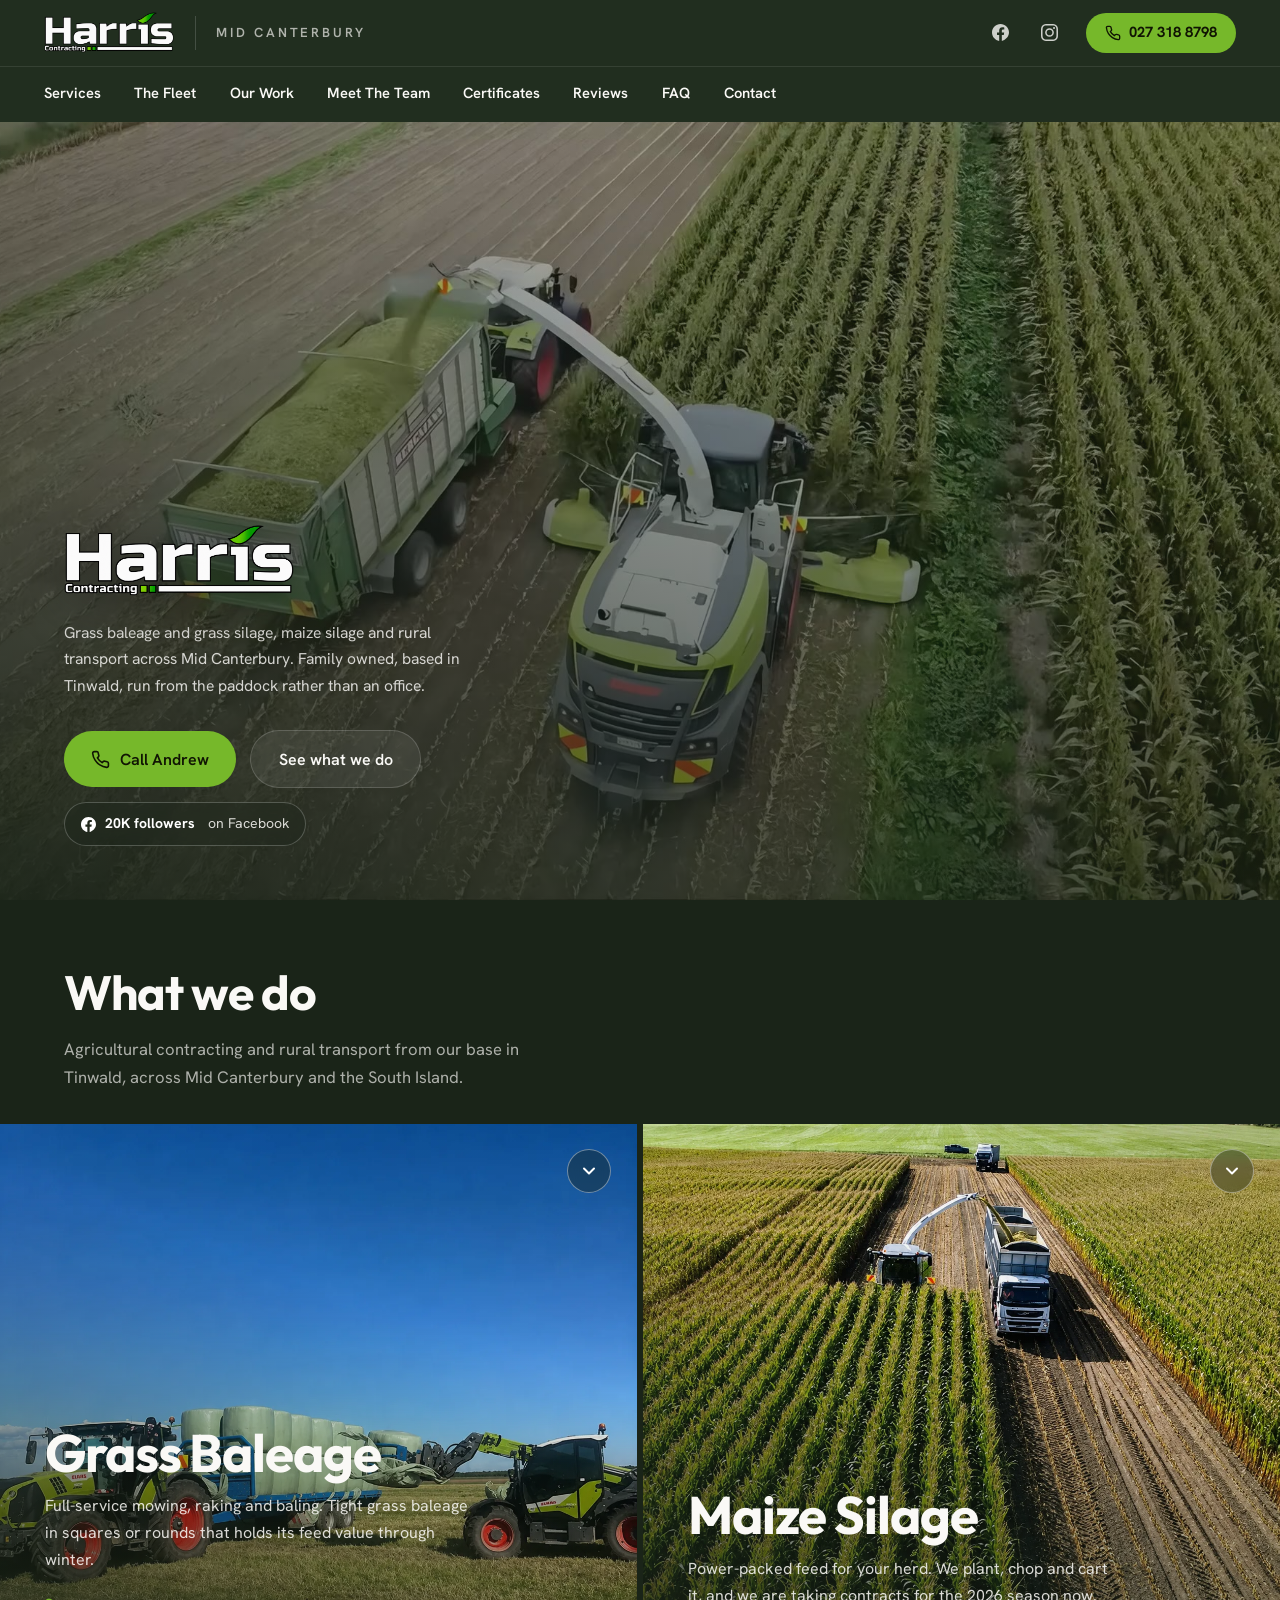
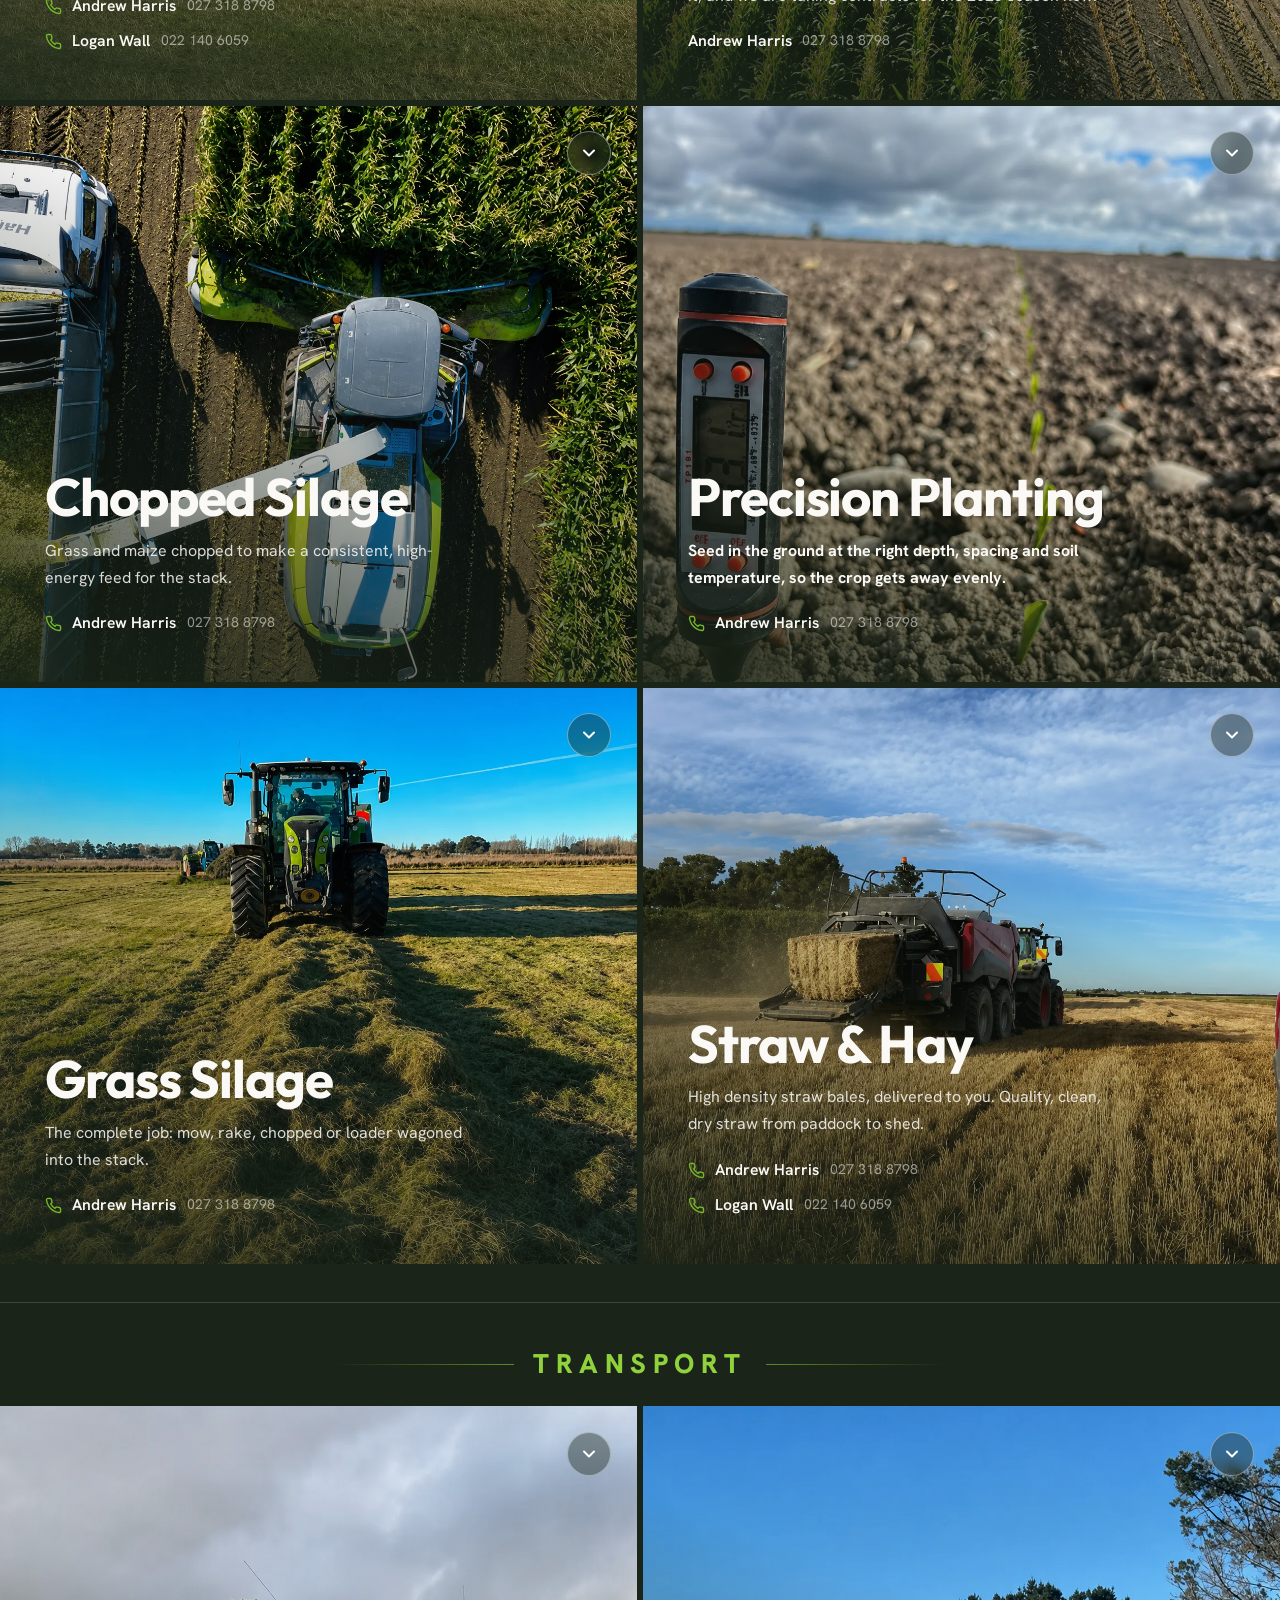
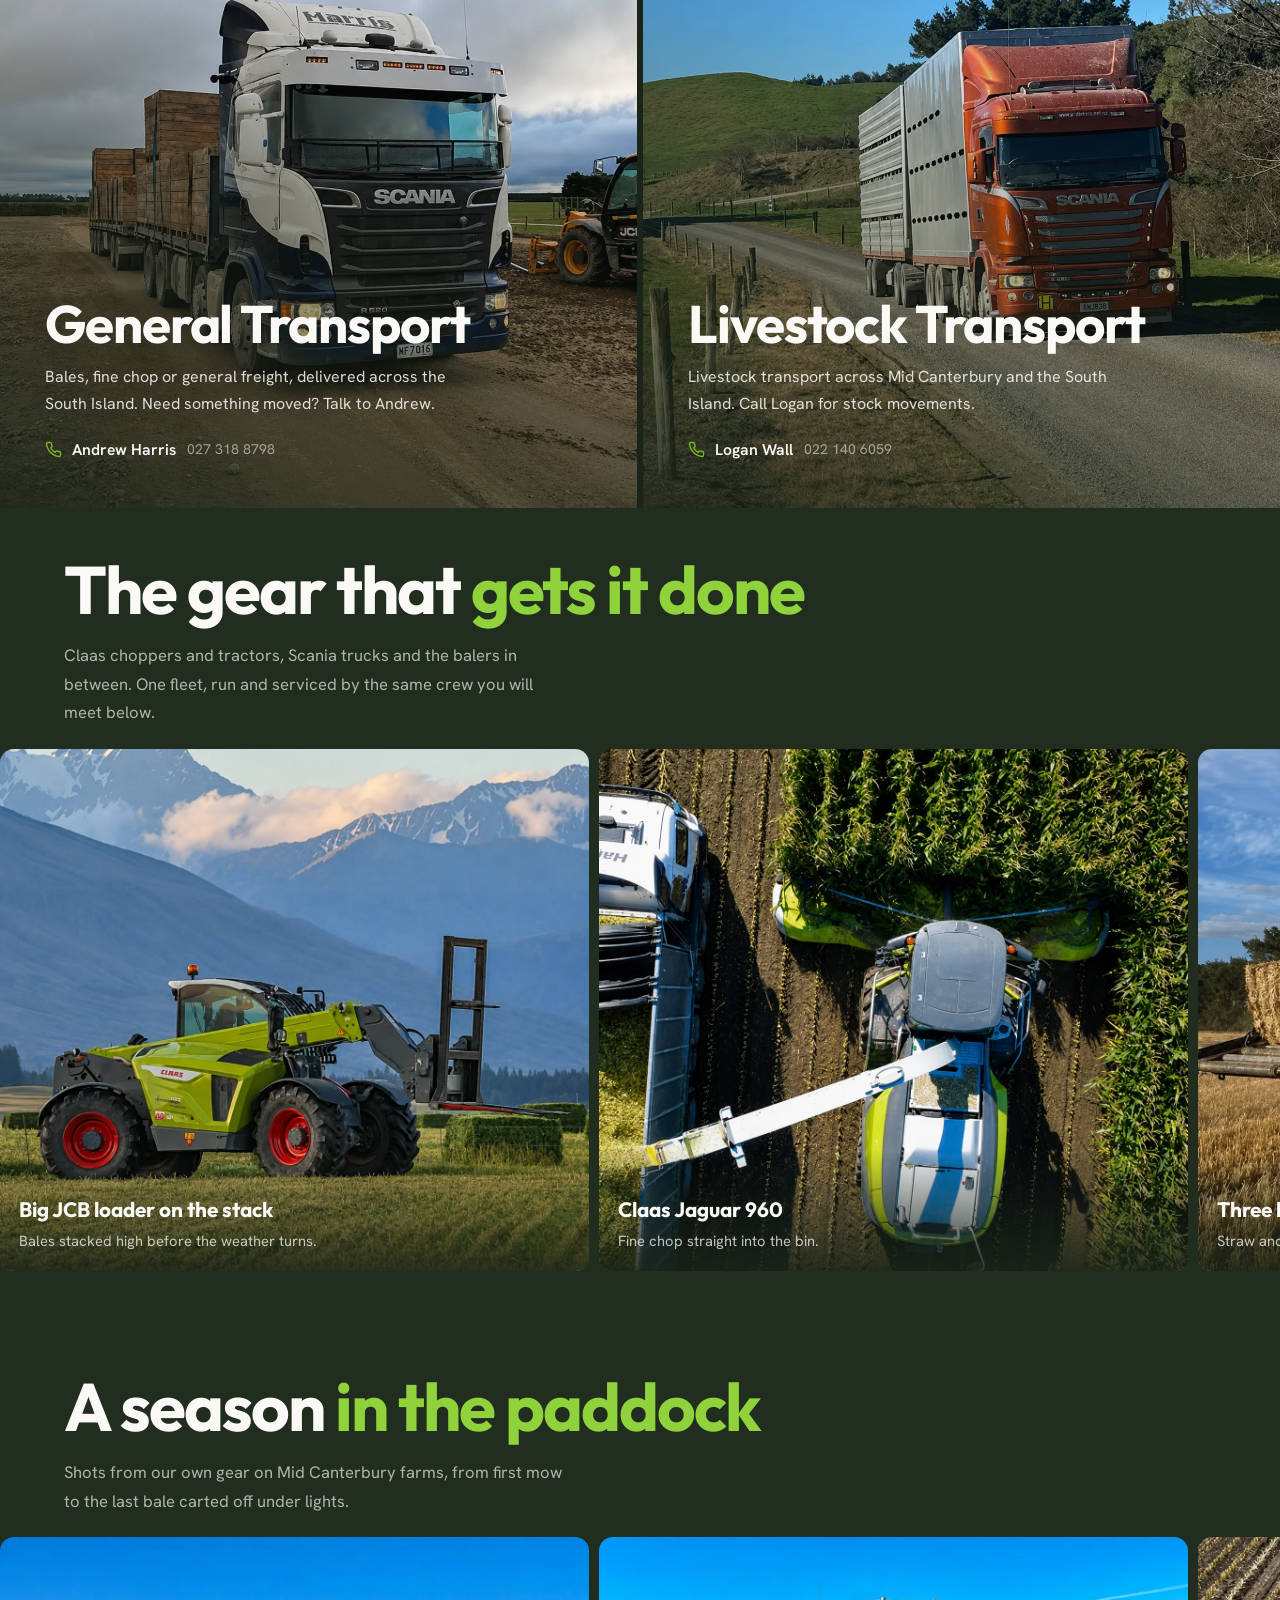
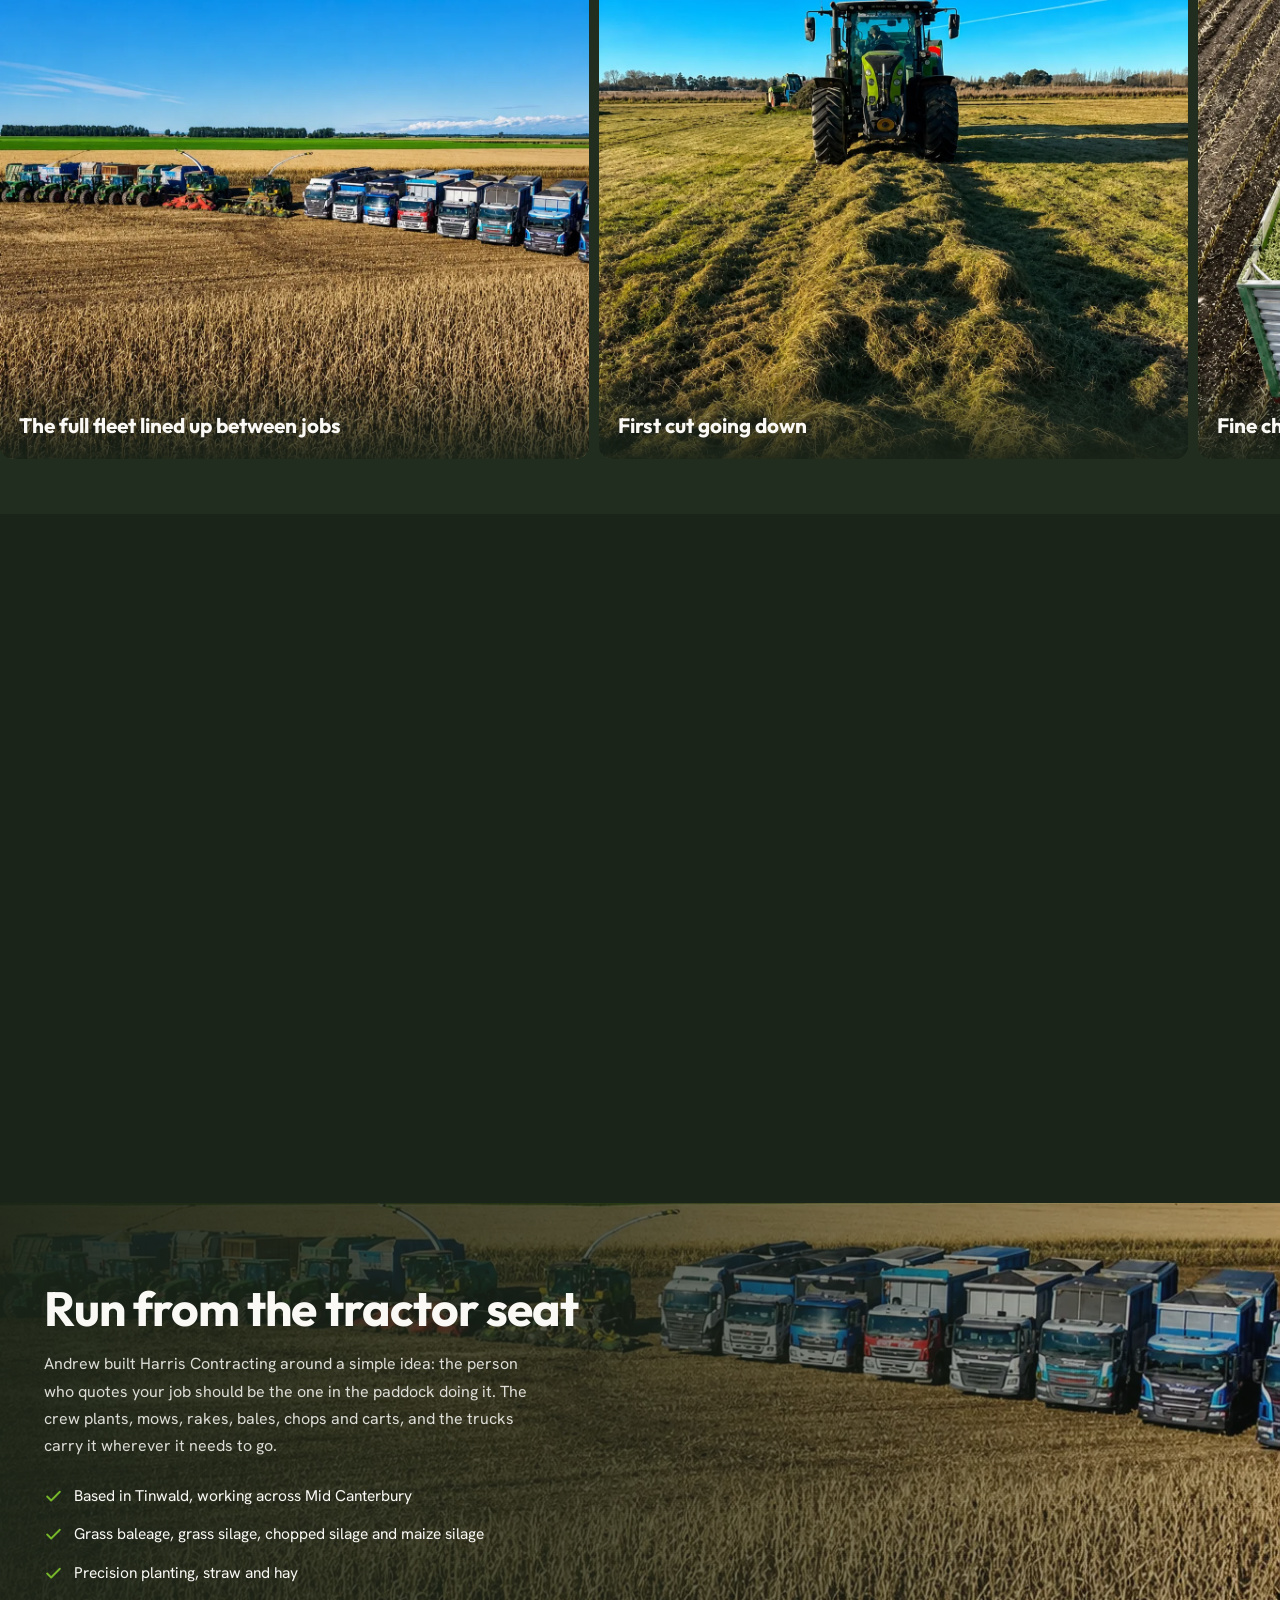
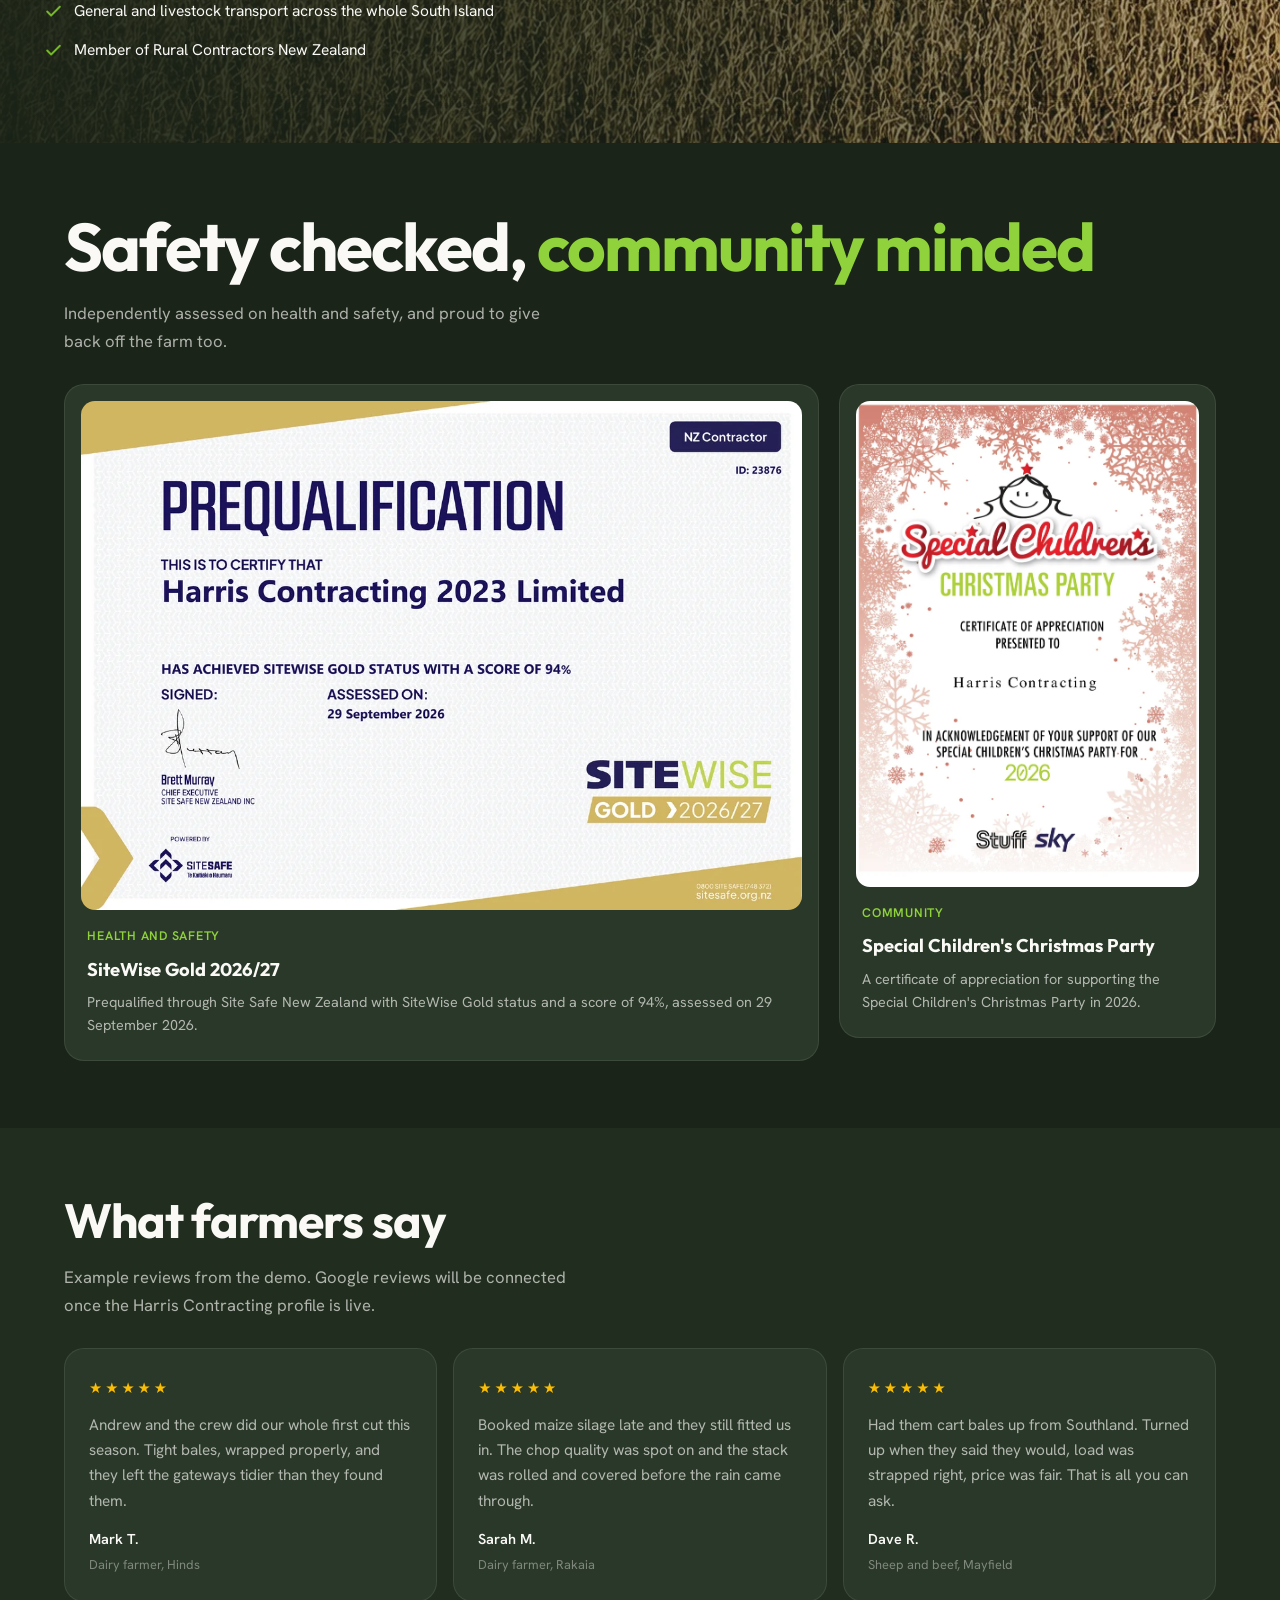
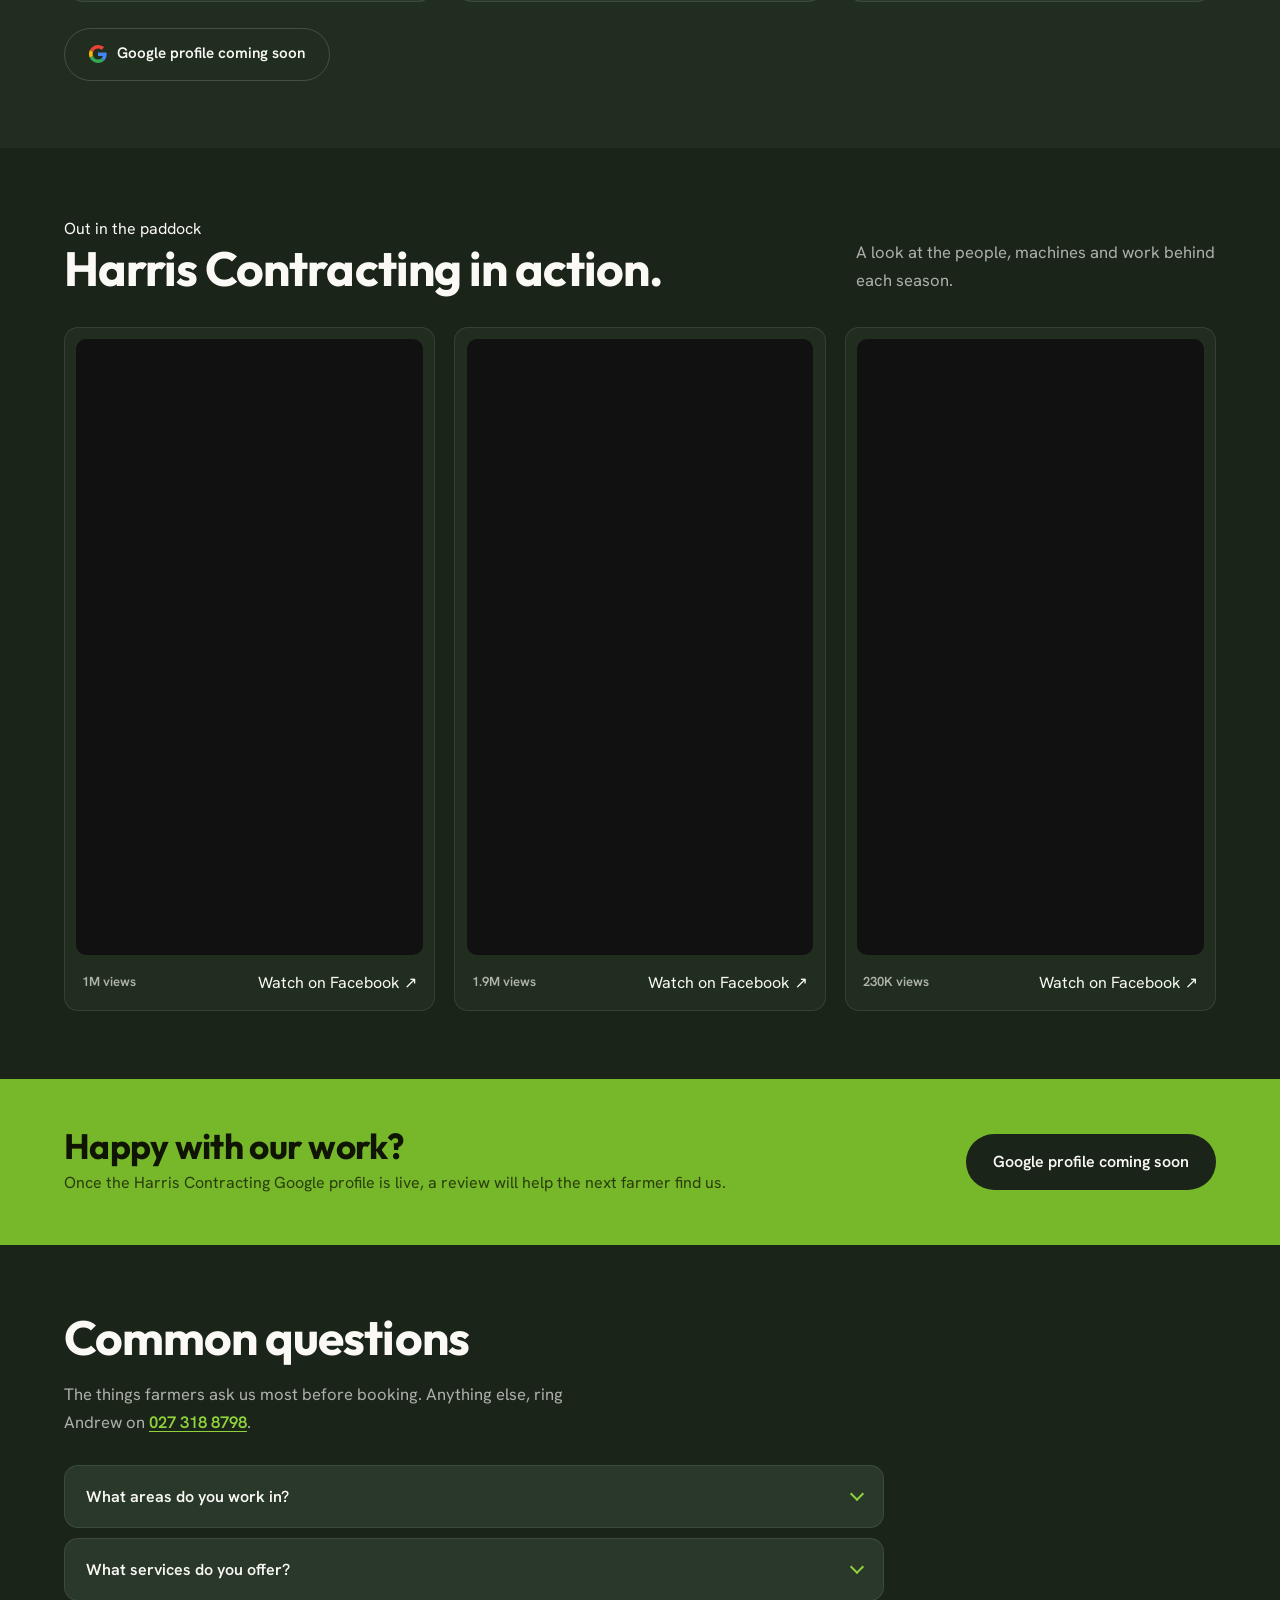
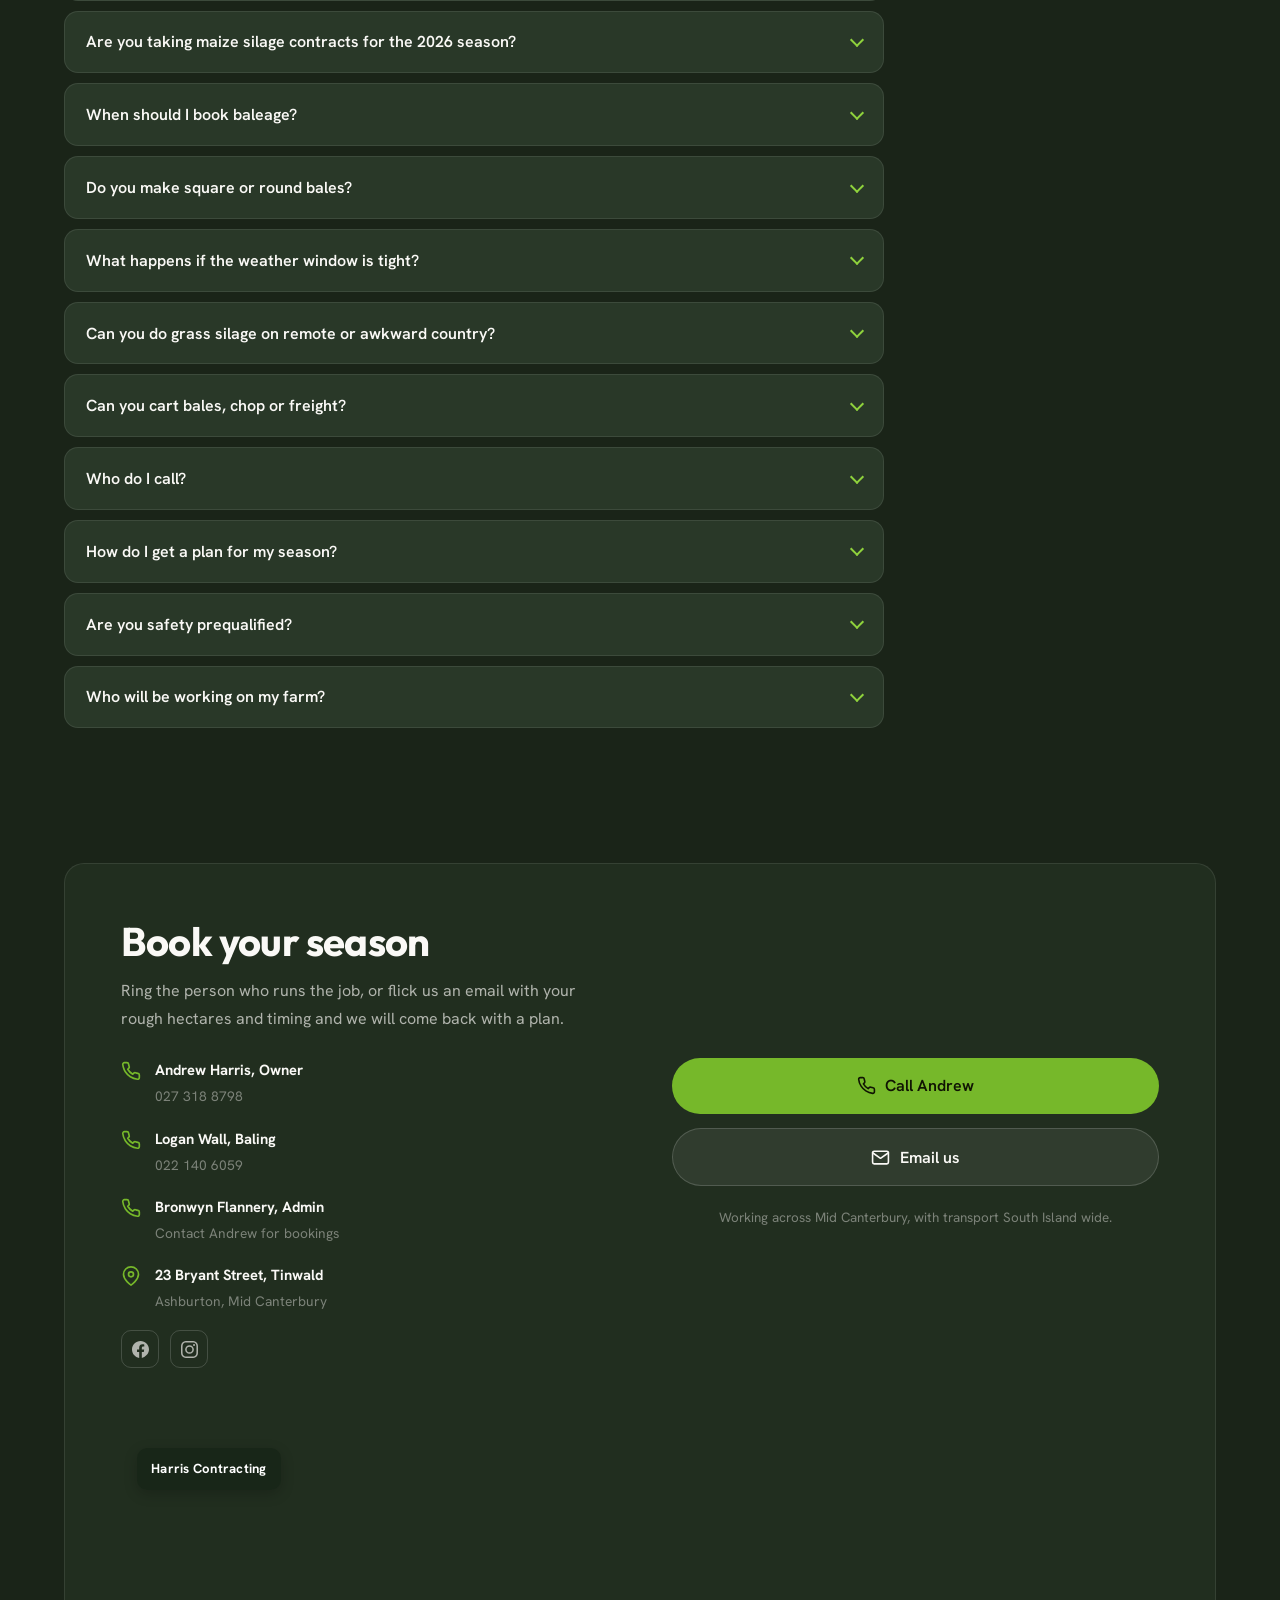
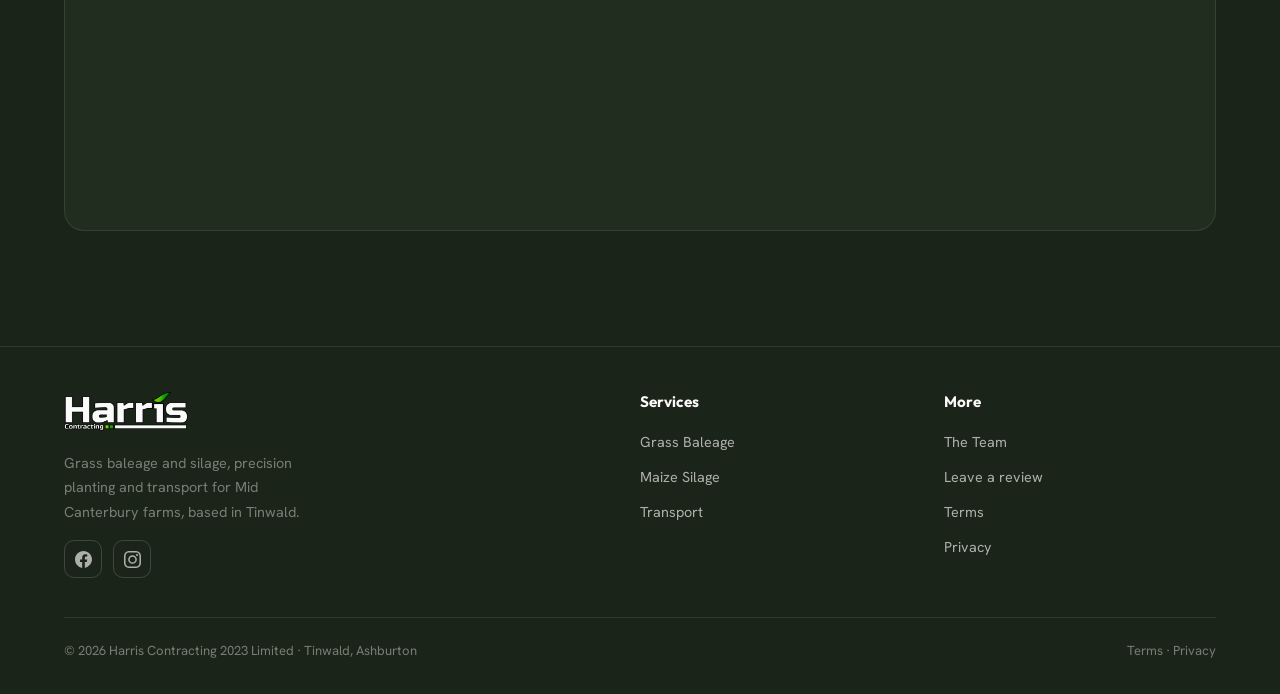
==== index.html @ c47600a2 "FAQ fixes: headings clear the fixed header, visible links, focus ring Anchor links now stop below th" ====
<!DOCTYPE html>
<html lang="en-NZ">
<head>
<meta charset="UTF-8">
<meta name="viewport" content="width=device-width, initial-scale=1">
<title>Harris Contracting | Agricultural Contractors, Mid Canterbury</title>
<meta name="description" content="Grass baleage, grass and maize silage, precision planting and rural transport across Mid Canterbury and the South Island. Family owned, based in Tinwald.">
<meta name="theme-color" content="#1a2418">
<link rel="icon" type="image/svg+xml" href="img/favicon.svg"><link rel="icon" type="image/png" sizes="64x64" href="img/favicon.png">
<meta property="og:title" content="Harris Contracting | Agricultural Contractors, Mid Canterbury">
<meta property="og:description" content="Grass baleage and silage, precision planting and rural transport across Mid Canterbury and the South Island. Family owned, based in Tinwald.">
<meta property="og:image" content="img/hero-poster.jpg">
<link rel="preconnect" href="https://fonts.googleapis.com">
<link rel="preconnect" href="https://fonts.gstatic.com" crossorigin>
<link href="https://fonts.googleapis.com/css2?family=Outfit:wght@500;600;700;800&family=Hanken+Grotesk:wght@400;500;600;700&display=swap" rel="stylesheet">
<link rel="preload" as="image" href="img/hero-poster.jpg">
<link rel="stylesheet" href="styles.css">
<script type="application/ld+json">{"@context": "https://schema.org", "@type": "FAQPage", "mainEntity": [{"@type": "Question", "name": "What areas do you work in?", "acceptedAnswer": {"@type": "Answer", "text": "We are based at 23 Bryant Street, Tinwald, Ashburton, and do our contracting work across Mid Canterbury. Our general and livestock transport runs South Island wide."}}, {"@type": "Question", "name": "What services do you offer?", "acceptedAnswer": {"@type": "Answer", "text": "Grass baleage, grass silage, chopped silage and maize silage, precision planting, straw and hay, plus general transport and livestock transport."}}, {"@type": "Question", "name": "Are you taking maize silage contracts for the 2026 season?", "acceptedAnswer": {"@type": "Answer", "text": "Yes. We are contracting now for the 2026 season. Ring Andrew on 027 318 8798 to lock your paddocks in. Planting and the maize contract can be booked together, so one call does both."}}, {"@type": "Question", "name": "When should I book baleage?", "acceptedAnswer": {"@type": "Answer", "text": "Book early for the first cut, or ring mid-season to top up the stack before winter. We bale when the moisture is right, not when the calendar says so."}}, {"@type": "Question", "name": "Do you make square or round bales?", "acceptedAnswer": {"@type": "Answer", "text": "Both. We make tight grass baleage in squares or rounds that holds its feed value through winter. For straw and hay we run three high density big square balers."}}, {"@type": "Question", "name": "What happens if the weather window is tight?", "acceptedAnswer": {"@type": "Answer", "text": "When the weather window is tight we bale under lights rather than lose the crop."}}, {"@type": "Question", "name": "Can you do grass silage on remote or awkward country?", "acceptedAnswer": {"@type": "Answer", "text": "Yes. For grass silage, remote and awkward country is fine. Talk to us about the block before you rule it out."}}, {"@type": "Question", "name": "Can you cart bales, chop or freight?", "acceptedAnswer": {"@type": "Answer", "text": "Yes. We cart bales, fine chop off the chopper and general freight, South Island wide. One truck load or a full season of cartage, ring Andrew with the job and the dates."}}, {"@type": "Question", "name": "Who do I call?", "acceptedAnswer": {"@type": "Answer", "text": "Ring Andrew on 027 318 8798 for bookings, silage, planting and general transport. Ring Logan on 022 140 6059 for baling and livestock transport. Bronwyn looks after the admin side, so contact Andrew for bookings."}}, {"@type": "Question", "name": "How do I get a plan for my season?", "acceptedAnswer": {"@type": "Answer", "text": "Ring the person who runs the job, or email us with your rough hectares and timing, and we will come back with a plan."}}, {"@type": "Question", "name": "Are you safety prequalified?", "acceptedAnswer": {"@type": "Answer", "text": "Yes. We are prequalified through Site Safe New Zealand with SiteWise Gold status for 2026/27, with a score of 94%, assessed on 29 September 2026. We are also a member of Rural Contractors New Zealand."}}, {"@type": "Question", "name": "Who will be working on my farm?", "acceptedAnswer": {"@type": "Answer", "text": "A small, hands-on team. You will see the same people on your place from the first paddock to the last load, and Andrew stays close to every job from the first quote through to the finished stack."}}]}</script>
</head>
<body>

<header class="nav" id="nav">
  <div class="nav-top">
    <div class="nav-brand">
      <a class="nav-logo" href="#top" aria-label="Harris Contracting home">
        <img src="img/logo-white.png" alt="Harris Contracting">
      </a>
      <span class="nav-divider" aria-hidden="true"></span>
      <span class="nav-region">Mid Canterbury</span>
    </div>
    <div class="nav-utils">
      <a class="nav-util" href="https://www.facebook.com/p/Harris-Contracting-61550772099965/" target="_blank" rel="noopener" aria-label="Harris Contracting on Facebook">
        <svg viewBox="0 0 24 24"><path d="M24 12.07C24 5.41 18.63 0 12 0S0 5.4 0 12.07C0 18.1 4.39 23.1 10.13 24v-8.44H7.08v-3.49h3.04V9.41c0-3.02 1.8-4.7 4.54-4.7 1.31 0 2.68.24 2.68.24v2.97h-1.5c-1.5 0-1.96.93-1.96 1.89v2.26h3.32l-.53 3.49h-2.8V24C18.34 23.1 24 18.1 24 12.07z"/></svg>
      </a>
      <a class="nav-util" href="https://www.instagram.com/harriscontracting/" target="_blank" rel="noopener" aria-label="Harris Contracting on Instagram">
        <svg viewBox="0 0 24 24"><path d="M12 2.16c3.2 0 3.58.01 4.85.07 1.17.05 1.8.25 2.23.41.56.22.96.48 1.38.9.42.42.68.82.9 1.38.16.42.36 1.06.41 2.23.06 1.27.07 1.65.07 4.85s-.01 3.58-.07 4.85c-.05 1.17-.25 1.8-.41 2.23-.22.56-.48.96-.9 1.38-.42.42-.82.68-1.38.9-.42.16-1.06.36-2.23.41-1.27.06-1.65.07-4.85.07s-3.58-.01-4.85-.07c-1.17-.05-1.8-.25-2.23-.41a3.72 3.72 0 0 1-1.38-.9 3.72 3.72 0 0 1-.9-1.38c-.16-.42-.36-1.06-.41-2.23-.06-1.27-.07-1.65-.07-4.85s.01-3.58.07-4.85c.05-1.17.25-1.8.41-2.23.22-.56.48-.96.9-1.38.42-.42.82-.68 1.38-.9.42-.16 1.06-.36 2.23-.41 1.27-.06 1.65-.07 4.85-.07M12 0C8.74 0 8.33.01 7.05.07 5.78.13 4.9.33 4.14.63c-.79.3-1.46.72-2.13 1.38A5.9 5.9 0 0 0 .63 4.14C.33 4.9.13 5.78.07 7.05.01 8.33 0 8.74 0 12s.01 3.67.07 4.95c.06 1.27.26 2.15.56 2.91.3.79.72 1.46 1.38 2.13a5.9 5.9 0 0 0 2.13 1.38c.76.3 1.64.5 2.91.56 1.28.06 1.69.07 4.95.07s3.67-.01 4.95-.07c1.27-.06 2.15-.26 2.91-.56a5.9 5.9 0 0 0 2.13-1.38 5.9 5.9 0 0 0 1.38-2.13c.3-.76.5-1.64.56-2.91.06-1.28.07-1.69.07-4.95s-.01-3.67-.07-4.95c-.06-1.27-.26-2.15-.56-2.91a5.9 5.9 0 0 0-1.38-2.13A5.9 5.9 0 0 0 19.86.63c-.76-.3-1.64-.5-2.91-.56C15.67.01 15.26 0 12 0z"/><path d="M12 5.84A6.16 6.16 0 1 0 18.16 12 6.16 6.16 0 0 0 12 5.84zm0 10.15A3.99 3.99 0 1 1 16 12a3.99 3.99 0 0 1-4 3.99z"/><circle cx="18.41" cy="5.59" r="1.44"/></svg>
      </a>
      <a class="nav-call" href="tel:+64273188798">
        <svg viewBox="0 0 24 24"><path d="M22 16.92v3a2 2 0 0 1-2.18 2 19.79 19.79 0 0 1-8.63-3.07 19.5 19.5 0 0 1-6-6 19.79 19.79 0 0 1-3.07-8.67A2 2 0 0 1 4.11 2h3a2 2 0 0 1 2 1.72 12.84 12.84 0 0 0 .7 2.81 2 2 0 0 1-.45 2.11L8.09 9.91a16 16 0 0 0 6 6l1.27-1.27a2 2 0 0 1 2.11-.45 12.84 12.84 0 0 0 2.81.7A2 2 0 0 1 22 16.92z"/></svg>
        <span>027 318 8798</span>
      </a>
      <button class="nav-toggle" id="nav-toggle" aria-label="Open menu" aria-expanded="false">
        <svg viewBox="0 0 24 24"><line x1="3" y1="7" x2="21" y2="7"/><line x1="3" y1="12" x2="21" y2="12"/><line x1="3" y1="17" x2="21" y2="17"/></svg>
      </button>
    </div>
  </div>
  <nav class="nav-menu" aria-label="Main">
    <div class="nav-menu-inner">
      <a href="#services">Services</a>
      <a href="#fleet">The Fleet</a>
      <a href="#work">Our Work</a>
      <a href="#team">Meet The Team</a>
      <a href="#certificates">Certificates</a>
      <a href="#reviews">Reviews</a>
      <a href="#faq">FAQ</a>
      <a href="#contact">Contact</a>
    </div>
  </nav>
</header>
<div class="mobile-menu" id="mobile-menu">
  <a href="#services">Services</a>
  <a href="#fleet">The Fleet</a>
  <a href="#work">Our Work</a>
  <a href="#team">The Team</a>
  <a href="#certificates">Certificates</a>
  <a href="#reviews">Reviews</a>
  <a href="#faq">FAQ</a>
  <a href="#contact">Contact</a>
</div>

<main id="top">

<!-- Hero -->
<section class="hero">
  <div class="hero-bg">
    <video id="hero-video" autoplay muted loop playsinline preload="metadata" poster="img/hero-poster.jpg" aria-label="Drone footage of a Harris Contracting tractor tedding grass rows in a Mid Canterbury paddock">
      <source src="img/hero-video.mp4" type="video/mp4">
    </video>
  </div>
  <div class="container hero-inner">
    <h1 class="hero-logo"><img src="img/logo-white.png" alt="Harris Contracting" fetchpriority="high"></h1>
    <p class="hero-sub">Grass baleage and grass silage, maize silage and rural transport across Mid Canterbury. Family owned, based in Tinwald, run from the paddock rather than an office.</p>
    <div class="hero-cta">
      <a class="btn btn--primary" href="tel:+64273188798">
        <svg viewBox="0 0 24 24"><path d="M22 16.92v3a2 2 0 0 1-2.18 2 19.79 19.79 0 0 1-8.63-3.07 19.5 19.5 0 0 1-6-6 19.79 19.79 0 0 1-3.07-8.67A2 2 0 0 1 4.11 2h3a2 2 0 0 1 2 1.72 12.84 12.84 0 0 0 .7 2.81 2 2 0 0 1-.45 2.11L8.09 9.91a16 16 0 0 0 6 6l1.27-1.27a2 2 0 0 1 2.11-.45 12.84 12.84 0 0 0 2.81.7A2 2 0 0 1 22 16.92z"/></svg>
        Call Andrew
      </a>
      <a class="btn btn--ghost" href="#services">See what we do</a>
    </div>
    <div class="hero-review" id="hero-review" aria-label="Customer reviews"></div>
    <a class="hero-fb" href="https://www.facebook.com/p/Harris-Contracting-61550772099965/" target="_blank" rel="noopener"><svg viewBox="0 0 24 24"><path d="M24 12.07C24 5.41 18.63 0 12 0S0 5.4 0 12.07C0 18.1 4.39 23.1 10.13 24v-8.44H7.08v-3.49h3.04V9.41c0-3.02 1.8-4.7 4.54-4.7 1.31 0 2.68.24 2.68.24v2.97h-1.5c-1.5 0-1.96.93-1.96 1.89v2.26h3.32l-.53 3.49h-2.8V24C18.34 23.1 24 18.1 24 12.07z"/></svg><strong>20K followers</strong>&nbsp;on Facebook</a>
  </div>
</section>

<!-- Services -->
<section class="section section--svc" id="services">
  <div class="container">
    <div class="reveal">
      <h2>What we do</h2>
      <p class="lede">Agricultural contracting and rural transport from our base in Tinwald, across Mid Canterbury and the South Island.</p>
    </div>
  </div>
  <div class="svc-panels reveal">
    <article class="svc-panel" tabindex="0" role="button" aria-expanded="false">
      <img src="img/balage-wrapped-bales.webp" alt="Claas tractor and loader stacking wrapped grass baleage in a Mid Canterbury paddock" loading="lazy">
      <span class="svc-expand" aria-hidden="true"><svg viewBox="0 0 24 24" fill="none" stroke="currentColor" stroke-width="2.4" stroke-linecap="round" stroke-linejoin="round"><polyline points="6 9 12 15 18 9"/></svg></span>
      <div class="svc-panel-body">
        <h3>Grass Baleage</h3>
        <p>Full-service mowing, raking and baling. Tight grass baleage in squares or rounds that holds its feed value through winter.</p>
        <div class="svc-panel-more"><div class="svc-panel-more-inner">
          <ul>
            <li>One crew handles the whole job. Mow, rake, bale, stack.</li>
            <li>We bale when the moisture is right, not when the calendar says so.</li>
            <li>Logan runs the baling team, so the same eyes check every job.</li>
          </ul>
          <p>Book early for the first cut, or ring mid-season to top up the stack before winter.</p>
        </div></div>
        <div class="svc-contacts"><a href="tel:+64273188798"><svg viewBox="0 0 24 24"><path d="M22 16.92v3a2 2 0 0 1-2.18 2 19.79 19.79 0 0 1-8.63-3.07 19.5 19.5 0 0 1-6-6 19.79 19.79 0 0 1-3.07-8.67A2 2 0 0 1 4.11 2h3a2 2 0 0 1 2 1.72 12.84 12.84 0 0 0 .7 2.81 2 2 0 0 1-.45 2.11L8.09 9.91a16 16 0 0 0 6 6l1.27-1.27a2 2 0 0 1 2.11-.45 12.84 12.84 0 0 0 2.81.7A2 2 0 0 1 22 16.92z"/></svg>Andrew Harris <span>027 318 8798</span></a><a href="tel:+64221406059"><svg viewBox="0 0 24 24"><path d="M22 16.92v3a2 2 0 0 1-2.18 2 19.79 19.79 0 0 1-8.63-3.07 19.5 19.5 0 0 1-6-6 19.79 19.79 0 0 1-3.07-8.67A2 2 0 0 1 4.11 2h3a2 2 0 0 1 2 1.72 12.84 12.84 0 0 0 .7 2.81 2 2 0 0 1-.45 2.11L8.09 9.91a16 16 0 0 0 6 6l1.27-1.27a2 2 0 0 1 2.11-.45 12.84 12.84 0 0 0 2.81.7A2 2 0 0 1 22 16.92z"/></svg>Logan Wall <span>022 140 6059</span></a></div>
      </div>
    </article>
    <article class="svc-panel" tabindex="0" role="button" aria-expanded="false">
      <img src="img/maize-aerial-rows.webp" alt="Forage harvester chopping maize rows into a truck, seen from above" loading="lazy">
      <span class="svc-expand" aria-hidden="true"><svg viewBox="0 0 24 24" fill="none" stroke="currentColor" stroke-width="2.4" stroke-linecap="round" stroke-linejoin="round"><polyline points="6 9 12 15 18 9"/></svg></span>
      <div class="svc-panel-body">
        <h3>Maize Silage</h3>
        <p>Power-packed feed for your herd. We plant, chop and cart it, and we are taking contracts for the 2026 season now.</p>
        <div class="svc-panel-more"><div class="svc-panel-more-inner">
          <ul>
            <li>From planting through to the covered stack: plant, chop, cart, roll.</li>
            <li>Maize silage lifts energy, extends lactation and gives your pasture a breather.</li>
            <li>Andrew and George run the chopping crew from start to finish.</li>
          </ul>
            <p>Contracting now for the 2026 season. Ring Andrew to lock your paddocks in.</p>
        </div></div>
        <div class="svc-contacts"><a href="tel:+64273188798">Andrew Harris <span>027 318 8798</span></a></div>
      </div>
    </article>
    <article class="svc-panel" tabindex="0" role="button" aria-expanded="false">
      <img src="img/maize-aerial-close.webp" alt="Forage harvester chopping silage into a trailer" loading="lazy">
      <span class="svc-expand" aria-hidden="true"><svg viewBox="0 0 24 24" fill="none" stroke="currentColor" stroke-width="2.4" stroke-linecap="round" stroke-linejoin="round"><polyline points="6 9 12 15 18 9"/></svg></span>
      <div class="svc-panel-body"><h3>Chopped Silage</h3><p>Grass and maize chopped to make a consistent, high-energy feed for the stack.</p><div class="svc-panel-more"><div class="svc-panel-more-inner"><ul><li>Andrew and George run the chopping crew from start to finish.</li><li>Chop, cart and roll as one coordinated job.</li></ul><p>Talk to Andrew about the paddock, crop and harvest window.</p></div></div><div class="svc-contacts"><a href="tel:+64273188798"><svg viewBox="0 0 24 24"><path d="M22 16.92v3a2 2 0 0 1-2.18 2 19.79 19.79 0 0 1-8.63-3.07 19.5 19.5 0 0 1-6-6 19.79 19.79 0 0 1-3.07-8.67A2 2 0 0 1 4.11 2h3a2 2 0 0 1 2 1.72c.13.96.36 1.9.7 2.81a2 2 0 0 1-.45 2.11L8.09 9.91a16 16 0 0 0 6 6l1.27-1.27a2 2 0 0 1 2.11-.45c.9.34 1.85.57 2.81.7A2 2 0 0 1 22 16.92z"/></svg>Andrew Harris <span>027 318 8798</span></a></div></div>
    </article>
    <article class="svc-panel" tabindex="0" role="button" aria-expanded="false">
      <img src="img/planting-soil.webp" alt="Soil thermometer beside a maize seedling in worked ground" loading="lazy">
      <span class="svc-expand" aria-hidden="true"><svg viewBox="0 0 24 24" fill="none" stroke="currentColor" stroke-width="2.4" stroke-linecap="round" stroke-linejoin="round"><polyline points="6 9 12 15 18 9"/></svg></span>
      <div class="svc-panel-body">
        <h3>Precision Planting</h3>
        <p>Seed in the ground at the right depth, spacing and soil temperature, so the crop gets away evenly.</p>
        <div class="svc-panel-more"><div class="svc-panel-more-inner">
          <ul>
            <li>We check soil temperature before the planter goes anywhere near the paddock.</li>
            <li>Even spacing and depth means an even strike and an even chop later on.</li>
          </ul>
          <p>Planting and the maize contract can be booked together, one call does both.</p>
        </div></div>
        <div class="svc-contacts"><a href="tel:+64273188798"><svg viewBox="0 0 24 24"><path d="M22 16.92v3a2 2 0 0 1-2.18 2 19.79 19.79 0 0 1-8.63-3.07 19.5 19.5 0 0 1-6-6 19.79 19.79 0 0 1-3.07-8.67A2 2 0 0 1 4.11 2h3a2 2 0 0 1 2 1.72 12.84 12.84 0 0 0 .7 2.81 2 2 0 0 1-.45 2.11L8.09 9.91a16 16 0 0 0 6 6l1.27-1.27a2 2 0 0 1 2.11-.45 12.84 12.84 0 0 0 2.81.7A2 2 0 0 1 22 16.92z"/></svg>Andrew Harris <span>027 318 8798</span></a></div>
      </div>
    </article>
    <article class="svc-panel" tabindex="0" role="button" aria-expanded="false">
      <img src="img/mowing-rows.webp" alt="Claas tractor mowing grass into rows" loading="lazy">
      <span class="svc-expand" aria-hidden="true"><svg viewBox="0 0 24 24" fill="none" stroke="currentColor" stroke-width="2.4" stroke-linecap="round" stroke-linejoin="round"><polyline points="6 9 12 15 18 9"/></svg></span>
      <div class="svc-panel-body">
        <h3>Grass Silage</h3>
        <p>The complete job: mow, rake, chopped or loader wagoned into the stack.</p>
        <div class="svc-panel-more"><div class="svc-panel-more-inner">
          <ul>
            <li>Grass silage work covering mowing, raking, chopping and loader wagon work.</li>
            <li>Rows built for the gear that is coming next, so nothing gets left in the paddock.</li>
          </ul>
          <p>Remote and awkward country is fine, talk to us about the block before you rule it out.</p>
        </div></div>
        <div class="svc-contacts"><a href="tel:+64273188798"><svg viewBox="0 0 24 24"><path d="M22 16.92v3a2 2 0 0 1-2.18 2 19.79 19.79 0 0 1-8.63-3.07 19.5 19.5 0 0 1-6-6 19.79 19.79 0 0 1-3.07-8.67A2 2 0 0 1 4.11 2h3a2 2 0 0 1 2 1.72 12.84 12.84 0 0 0 .7 2.81 2 2 0 0 1-.45 2.11L8.09 9.91a16 16 0 0 0 6 6l1.27-1.27a2 2 0 0 1 2.11-.45 12.84 12.84 0 0 0 2.81.7A2 2 0 0 1 22 16.92z"/></svg>Andrew Harris <span>027 318 8798</span></a></div>
      </div>
    </article>
    <article class="svc-panel" tabindex="0" role="button" aria-expanded="false">
      <img src="img/baling-straw.webp" alt="Big square baler working through straw at golden hour" loading="lazy">
      <span class="svc-expand" aria-hidden="true"><svg viewBox="0 0 24 24" fill="none" stroke="currentColor" stroke-width="2.4" stroke-linecap="round" stroke-linejoin="round"><polyline points="6 9 12 15 18 9"/></svg></span>
      <div class="svc-panel-body">
        <h3>Straw &amp; Hay</h3>
        <p>High density straw bales, delivered to you. Quality, clean, dry straw from paddock to shed.</p>
        <div class="svc-panel-more"><div class="svc-panel-more-inner">
          <ul>
            <li>Three high density big square balers keep harvest moving.</li>
            <li>When the weather window is tight we bale under lights rather than lose the crop.</li>
          </ul>
          <p>Straw behind the header or hay off your own paddocks, either way it gets baled right.</p>
        </div></div>
        <div class="svc-contacts"><a href="tel:+64273188798"><svg viewBox="0 0 24 24"><path d="M22 16.92v3a2 2 0 0 1-2.18 2 19.79 19.79 0 0 1-8.63-3.07 19.5 19.5 0 0 1-6-6 19.79 19.79 0 0 1-3.07-8.67A2 2 0 0 1 4.11 2h3a2 2 0 0 1 2 1.72 12.84 12.84 0 0 0 .7 2.81 2 2 0 0 1-.45 2.11L8.09 9.91a16 16 0 0 0 6 6l1.27-1.27a2 2 0 0 1 2.11-.45 12.84 12.84 0 0 0 2.81.7A2 2 0 0 1 22 16.92z"/></svg>Andrew Harris <span>027 318 8798</span></a><a href="tel:+64221406059"><svg viewBox="0 0 24 24"><path d="M22 16.92v3a2 2 0 0 1-2.18 2 19.79 19.79 0 0 1-8.63-3.07 19.5 19.5 0 0 1-6-6 19.79 19.79 0 0 1-3.07-8.67A2 2 0 0 1 4.11 2h3a2 2 0 0 1 2 1.72 12.84 12.84 0 0 0 .7 2.81 2 2 0 0 1-.45 2.11L8.09 9.91a16 16 0 0 0 6 6l1.27-1.27a2 2 0 0 1 2.11-.45 12.84 12.84 0 0 0 2.81.7A2 2 0 0 1 22 16.92z"/></svg>Logan Wall <span>022 140 6059</span></a></div>
      </div>
    </article>
    <div class="svc-subheading svc-subheading--transport">Transport</div>
    <article class="svc-panel" tabindex="0" role="button" aria-expanded="false">
      <img src="img/transport-scania.webp" alt="Harris Contracting Scania truck loaded with produce bins" loading="lazy">
      <span class="svc-expand" aria-hidden="true"><svg viewBox="0 0 24 24" fill="none" stroke="currentColor" stroke-width="2.4" stroke-linecap="round" stroke-linejoin="round"><polyline points="6 9 12 15 18 9"/></svg></span>
      <div class="svc-panel-body">
        <h3>General Transport</h3>
        <p>Bales, fine chop or general freight, delivered across the South Island. Need something moved? Talk to Andrew.</p>
        <div class="svc-panel-more"><div class="svc-panel-more-inner">
          <ul>
            <li>Bale cartage, fine chop off the chopper, and general freight in between.</li>
            <li>South Island wide, not just around the basin.</li>
          </ul>
          <p>One truck load or a full season of cartage, ring Andrew with the job and the dates.</p>
        </div></div>
        <div class="svc-contacts"><a href="tel:+64273188798"><svg viewBox="0 0 24 24"><path d="M22 16.92v3a2 2 0 0 1-2.18 2 19.79 19.79 0 0 1-8.63-3.07 19.5 19.5 0 0 1-6-6 19.79 19.79 0 0 1-3.07-8.67A2 2 0 0 1 4.11 2h3a2 2 0 0 1 2 1.72 12.84 12.84 0 0 0 .7 2.81 2 2 0 0 1-.45 2.11L8.09 9.91a16 16 0 0 0 6 6l1.27-1.27a2 2 0 0 1 2.11-.45 12.84 12.84 0 0 0 2.81.7A2 2 0 0 1 22 16.92z"/></svg>Andrew Harris <span>027 318 8798</span></a></div>
      </div>
    </article>
    <article class="svc-panel" tabindex="0" role="button" aria-expanded="false">
      <img src="img/transport-stock-truck.webp" alt="Livestock transport truck on a South Island road" loading="lazy">
      <span class="svc-expand" aria-hidden="true"><svg viewBox="0 0 24 24" fill="none" stroke="currentColor" stroke-width="2.4" stroke-linecap="round" stroke-linejoin="round"><polyline points="6 9 12 15 18 9"/></svg></span>
      <div class="svc-panel-body"><h3>Livestock Transport</h3><p>Livestock transport across Mid Canterbury and the South Island. Call Logan for stock movements.</p><div class="svc-panel-more"><div class="svc-panel-more-inner"><ul><li>Planned stock cartage with a clear pickup and delivery plan.</li><li>South Island wide for regular and one-off movements.</li></ul><p>Ring Logan on 022 140 6059 to talk through the load and timing.</p></div></div><div class="svc-contacts"><a href="tel:+64221406059"><svg viewBox="0 0 24 24"><path d="M22 16.92v3a2 2 0 0 1-2.18 2 19.79 19.79 0 0 1-8.63-3.07 19.5 19.5 0 0 1-6-6 19.79 19.79 0 0 1-3.07-8.67A2 2 0 0 1 4.11 2h3a2 2 0 0 1 2 1.72c.13.96.36 1.9.7 2.81a2 2 0 0 1-.45 2.11L8.09 9.91a16 16 0 0 0 6 6l1.27-1.27a2 2 0 0 1 2.11-.45c.9.34 1.85.57 2.81.7A2 2 0 0 1 22 16.92z"/></svg>Logan Wall <span>022 140 6059</span></a></div></div>
    </article>
  </div>
</section>


<!-- Fleet -->
<section class="section section--bone" id="fleet">
  <div class="container">
    <div class="reveal">
      <h2 class="h2-big">The gear that <em>gets it done</em></h2>
      <p class="lede">Claas choppers and tractors, Scania trucks and the balers in between. One fleet, run and serviced by the same crew you will meet below.</p>
    </div>
  </div>
  <div class="fleet-scroller reveal" tabindex="0" aria-label="Fleet photos, scroll sideways">
    <figure class="fleet-slide">
      <img src="img/hero-telehandler.webp" alt="Big JCB loader stacking bales with the Southern Alps behind" loading="lazy">
      <figcaption><strong>Big JCB loader on the stack</strong><span>Bales stacked high before the weather turns.</span></figcaption>
    </figure>
    <figure class="fleet-slide">
      <img src="img/maize-aerial-close.webp" alt="Claas Jaguar chopping maize into the truck alongside" loading="lazy">
      <figcaption><strong>Claas Jaguar 960</strong><span>Fine chop straight into the bin.</span></figcaption>
    </figure>
    <figure class="fleet-slide">
      <img src="img/baler-squares.webp" alt="Big square baler working through stubble" loading="lazy">
      <figcaption><strong>Three high density big square balers</strong><span>Straw and hay through harvest.</span></figcaption>
    </figure>
    <figure class="fleet-slide">
      <img src="img/silage-pit.webp" alt="Compacted silage stack face" loading="lazy">
      <figcaption><strong>The stack</strong><span>Rolled tight and covered before the rain.</span></figcaption>
    </figure>
    <figure class="fleet-slide">
      <img src="img/transport-shed-load.webp" alt="Truck loaded with produce bins inside the shed" loading="lazy">
      <figcaption><strong>Freight and bins</strong><span>Loaded in the shed, delivered South Island wide.</span></figcaption>
    </figure>
  </div>
</section>

<!-- Gallery -->
<section class="section section--bone" id="work">
  <div class="container">
    <div class="reveal">
      <h2 class="h2-big">A season <em>in the paddock</em></h2>
      <p class="lede">Shots from our own gear on Mid Canterbury farms, from first mow to the last bale carted off under lights.</p>
    </div>
  </div>
    <div class="fleet-scroller reveal" tabindex="0" aria-label="Work photos, scroll sideways">
    <figure class="fleet-slide"><img src="img/fleet-aerial.webp" alt="Harris Contracting fleet of tractors and trucks lined up in a paddock" loading="lazy"><figcaption><strong>The full fleet lined up between jobs</strong></figcaption></figure>
    <figure class="fleet-slide"><img src="img/mowing-rows.webp" alt="Claas tractor mowing grass rows" loading="lazy"><figcaption><strong>First cut going down</strong></figcaption></figure>
    <figure class="fleet-slide"><img src="img/maize-chopper-trailer.webp" alt="Forage harvester filling a silage trailer with chopped maize" loading="lazy"><figcaption><strong>Fine chop straight into the trailer</strong></figcaption></figure>
    <figure class="fleet-slide"><img src="img/baling-straw.webp" alt="Square baler working through straw at golden hour" loading="lazy"><figcaption><strong>Squares through the straw</strong></figcaption></figure>
    <figure class="fleet-slide"><img src="img/green-aerial.webp" alt="Tractors rowing up a green paddock below the hills" loading="lazy"><figcaption><strong>Rowing up under the hills</strong></figcaption></figure>
    <figure class="fleet-slide"><img src="img/night-baling.webp" alt="Baling under lights at night" loading="lazy"><figcaption><strong>When the weather window says go, we go</strong></figcaption></figure>
    <figure class="fleet-slide"><img src="img/transport-stock-truck.webp" alt="Livestock transport truck on a rural South Island road" loading="lazy"><figcaption><strong>Livestock transport heading over the hill</strong></figcaption></figure>
  </div>
</section>

<!-- Team -->
<section class="section" id="team">
  <div class="container">
    <div class="reveal">
      <h2>Meet the team</h2>
      <p class="lede">A small, hands-on team. You will see the same people on your place from the first paddock to the last load.</p>
    </div>
    <div class="team-grid">
      <article class="team-card reveal">
        <img class="team-face" src="img/team-andrew.webp" alt="Andrew Harris with his dog on the straw" loading="lazy" width="640" height="635">
        <h3>Andrew Harris</h3>
        <p class="team-role">Owner</p>
        <p>Owner operator with about 15 years in the agricultural contracting industry. Andrew stays close to every job, from the first quote through to the finished stack.</p>
      </article>
      <article class="team-card reveal reveal-d2">
        <img class="team-face" src="img/team-logan.webp" alt="Logan Wall in front of the big square baler" loading="lazy" width="632" height="640">
        <h3>Logan Wall</h3>
        <p class="team-role">Baling Manager</p>
        <p>Fourteen to fifteen years contracting around Mid Canterbury. Logan runs the baling team and handles stock transport bookings.</p>
      </article>
      <article class="team-card reveal reveal-d3">
        <img class="team-face" src="img/team-bronwyn.webp" alt="Bronwyn Flannery beside the Harris truck" loading="lazy" width="640" height="636">
        <h3>Bronwyn Flannery</h3>
        <p class="team-role">Operations</p>
        <p>Bronwyn is the one-stop shop for the admin side of Harris Contracting, keeping bookings, paperwork and customer details moving.</p>
      </article>
    </div>
  </div>
</section>

<!-- About -->
<section class="about-band reveal" id="about">
  <img src="img/fleet-aerial.webp" alt="Harris Contracting machinery working across a Mid Canterbury paddock" loading="lazy">
  <div class="about-band-body">
    <h2>Run from the tractor seat</h2>
    <p>Andrew built Harris Contracting around a simple idea: the person who quotes your job should be the one in the paddock doing it. The crew plants, mows, rakes, bales, chops and carts, and the trucks carry it wherever it needs to go.</p>
    <ul class="about-points">
      <li><svg viewBox="0 0 24 24"><polyline points="20 6 9 17 4 12"/></svg><span>Based in Tinwald, working across Mid Canterbury</span></li>
      <li><svg viewBox="0 0 24 24"><polyline points="20 6 9 17 4 12"/></svg><span>Grass baleage, grass silage, chopped silage and maize silage</span></li>
      <li><svg viewBox="0 0 24 24"><polyline points="20 6 9 17 4 12"/></svg><span>Precision planting, straw and hay</span></li>
      <li><svg viewBox="0 0 24 24"><polyline points="20 6 9 17 4 12"/></svg><span>General and livestock transport across the whole South Island</span></li>
      <li><svg viewBox="0 0 24 24"><polyline points="20 6 9 17 4 12"/></svg><span>Member of Rural Contractors New Zealand</span></li>
    </ul>
  </div>
</section>

<!-- Certificates -->
<section class="section" id="certificates">
  <div class="container">
    <div class="reveal">
      <h2 class="h2-big">Safety checked, <em>community minded</em></h2>
      <p class="lede">Independently assessed on health and safety, and proud to give back off the farm too.</p>
    </div>
    <div class="cert-grid">
      <figure class="cert-card reveal">
        <div class="cert-frame"><img src="img/cert-sitewise-1080.webp" srcset="img/cert-sitewise-1080.webp 1080w, img/cert-sitewise-1920.webp 1920w" sizes="(max-width:720px) 92vw, 760px" width="1920" height="1357" loading="lazy" alt="Site Safe SiteWise Gold 2026/27 prequalification certificate for Harris Contracting 2023 Limited, score of 94%"></div>
        <figcaption><span class="team-role">Health and safety</span><strong>SiteWise Gold 2026/27</strong><p>Prequalified through Site Safe New Zealand with SiteWise Gold status and a score of 94%, assessed on 29 September 2026.</p></figcaption>
      </figure>
      <figure class="cert-card reveal reveal-d2">
        <div class="cert-frame"><img src="img/cert-xmas-1080.webp" srcset="img/cert-xmas-1080.webp 1080w, img/cert-xmas-1920.webp 1920w" sizes="(max-width:720px) 92vw, 380px" width="1356" height="1920" loading="lazy" alt="Special Children's Christmas Party 2026 certificate of appreciation presented to Harris Contracting"></div>
        <figcaption><span class="team-role">Community</span><strong>Special Children's Christmas Party</strong><p>A certificate of appreciation for supporting the Special Children's Christmas Party in 2026.</p></figcaption>
      </figure>
    </div>
  </div>
</section>

<!-- Reviews -->
<section class="section section--bone" id="reviews">
  <div class="container">
    <div class="reveal">
      <h2>What farmers say</h2>
      <p class="lede">Example reviews from the demo. Google reviews will be connected once the Harris Contracting profile is live.</p>
    </div>
    <div class="reviews-grid reveal">
      <article class="review-card">
        <div class="review-stars" aria-label="5 stars">&#9733;&#9733;&#9733;&#9733;&#9733;</div>
        <blockquote>Andrew and the crew did our whole first cut this season. Tight bales, wrapped properly, and they left the gateways tidier than they found them.</blockquote>
        <cite>Mark T. <span>Dairy farmer, Hinds</span></cite>
      </article>
      <article class="review-card">
        <div class="review-stars" aria-label="5 stars">&#9733;&#9733;&#9733;&#9733;&#9733;</div>
        <blockquote>Booked maize silage late and they still fitted us in. The chop quality was spot on and the stack was rolled and covered before the rain came through.</blockquote>
        <cite>Sarah M. <span>Dairy farmer, Rakaia</span></cite>
      </article>
      <article class="review-card">
        <div class="review-stars" aria-label="5 stars">&#9733;&#9733;&#9733;&#9733;&#9733;</div>
        <blockquote>Had them cart bales up from Southland. Turned up when they said they would, load was strapped right, price was fair. That is all you can ask.</blockquote>
        <cite>Dave R. <span>Sheep and beef, Mayfield</span></cite>
      </article>
    </div>
    <a class="gbtn reveal" href="#contact">
      <svg class="g-mark" viewBox="0 0 48 48" aria-hidden="true"><path fill="#EA4335" d="M24 9.5c3.54 0 6.71 1.22 9.21 3.6l6.85-6.85C35.9 2.38 30.47 0 24 0 14.62 0 6.51 5.38 2.56 13.22l7.98 6.19C12.43 13.72 17.74 9.5 24 9.5z"/><path fill="#4285F4" d="M46.98 24.55c0-1.57-.15-3.09-.38-4.55H24v9.02h12.94c-.58 2.96-2.26 5.48-4.78 7.18l7.73 6c4.51-4.18 7.09-10.36 7.09-17.65z"/><path fill="#FBBC05" d="M10.53 28.59c-.48-1.45-.76-2.99-.76-4.59s.27-3.14.76-4.59l-7.98-6.19C.92 16.46 0 20.12 0 24c0 3.88.92 7.54 2.56 10.78l7.97-6.19z"/><path fill="#34A853" d="M24 48c6.48 0 11.93-2.13 15.89-5.81l-7.73-6c-2.15 1.45-4.92 2.3-8.16 2.3-6.26 0-11.57-4.22-13.47-9.91l-7.98 6.19C6.51 42.62 14.62 48 24 48z"/></svg>
      Google profile coming soon
    </a>
  </div>
</section>

<!-- Leave a review -->
<section class="section section--media" id="videos">
  <div class="container">
    <div class="section-head reveal">
      <div><p class="eyebrow">Out in the paddock</p><h2>Harris Contracting in action.</h2></div>
      <p class="lede">A look at the people, machines and work behind each season.</p>
    </div>
    <div class="video-grid reveal">
      <article class="video-card"><div class="video-frame"><iframe src="https://www.facebook.com/plugins/video.php?href=https%3A%2F%2Fwww.facebook.com%2Freel%2F1732397791095755&show_text=false&width=500" title="Harris Contracting video" loading="lazy" allow="autoplay; clipboard-write; encrypted-media; picture-in-picture; web-share" allowfullscreen></iframe></div><div class="video-card__footer"><span class="video-card__views">1M views</span><a href="https://www.facebook.com/reel/1732397791095755" target="_blank" rel="noopener">Watch on Facebook <span aria-hidden="true">↗</span></a></div></article>
      <article class="video-card"><div class="video-frame"><iframe src="https://www.facebook.com/plugins/video.php?href=https%3A%2F%2Fwww.facebook.com%2Freel%2F913721331507135&show_text=false&width=500" title="Harris Contracting video" loading="lazy" allow="autoplay; clipboard-write; encrypted-media; picture-in-picture; web-share" allowfullscreen></iframe></div><div class="video-card__footer"><span class="video-card__views">1.9M views</span><a href="https://www.facebook.com/reel/913721331507135" target="_blank" rel="noopener">Watch on Facebook <span aria-hidden="true">↗</span></a></div></article>
      <article class="video-card"><div class="video-frame"><iframe src="https://www.facebook.com/plugins/video.php?href=https%3A%2F%2Fwww.facebook.com%2Freel%2F1448393673701680&show_text=false&width=500" title="Harris Contracting video" loading="lazy" allow="autoplay; clipboard-write; encrypted-media; picture-in-picture; web-share" allowfullscreen></iframe></div><div class="video-card__footer"><span class="video-card__views">230K views</span><a href="https://www.facebook.com/reel/1448393673701680" target="_blank" rel="noopener">Watch on Facebook <span aria-hidden="true">↗</span></a></div></article>
    </div>
  </div>
</section>

<!-- Leave a review -->
<section class="rev-cta">
  <div class="container rev-cta-inner reveal">
    <div>
      <h2>Happy with our work?</h2>
      <p>Once the Harris Contracting Google profile is live, a review will help the next farmer find us.</p>
    </div>
    <a class="btn btn--dark" href="#contact">Google profile coming soon</a>
  </div>
</section>


<!-- FAQ -->
<section class="section" id="faq">
  <div class="container">
    <div class="reveal">
      <h2>Common questions</h2>
      <p class="lede">The things farmers ask us most before booking. Anything else, ring Andrew on <a href="tel:+64273188798">027 318 8798</a>.</p>
    </div>
    <div class="faq-list reveal">
      <details>
        <summary>What areas do you work in?</summary>
        <p>We are based at 23 Bryant Street, Tinwald, Ashburton, and do our contracting work across Mid Canterbury. Our general and livestock transport runs South Island wide.</p>
      </details>
      <details>
        <summary>What services do you offer?</summary>
        <p>Grass baleage, grass silage, chopped silage and maize silage, precision planting, straw and hay, plus general transport and livestock transport.</p>
      </details>
      <details>
        <summary>Are you taking maize silage contracts for the 2026 season?</summary>
        <p>Yes. We are contracting now for the 2026 season. Ring Andrew on <a href="tel:+64273188798">027 318 8798</a> to lock your paddocks in. Planting and the maize contract can be booked together, so one call does both.</p>
      </details>
      <details>
        <summary>When should I book baleage?</summary>
        <p>Book early for the first cut, or ring mid-season to top up the stack before winter. We bale when the moisture is right, not when the calendar says so.</p>
      </details>
      <details>
        <summary>Do you make square or round bales?</summary>
        <p>Both. We make tight grass baleage in squares or rounds that holds its feed value through winter. For straw and hay we run three high density big square balers.</p>
      </details>
      <details>
        <summary>What happens if the weather window is tight?</summary>
        <p>When the weather window is tight we bale under lights rather than lose the crop.</p>
      </details>
      <details>
        <summary>Can you do grass silage on remote or awkward country?</summary>
        <p>Yes. For grass silage, remote and awkward country is fine. Talk to us about the block before you rule it out.</p>
      </details>
      <details>
        <summary>Can you cart bales, chop or freight?</summary>
        <p>Yes. We cart bales, fine chop off the chopper and general freight, South Island wide. One truck load or a full season of cartage, ring Andrew with the job and the dates.</p>
      </details>
      <details>
        <summary>Who do I call?</summary>
        <p>Ring Andrew on <a href="tel:+64273188798">027 318 8798</a> for bookings, silage, planting and general transport. Ring Logan on <a href="tel:+64221406059">022 140 6059</a> for baling and livestock transport. Bronwyn looks after the admin side, so contact Andrew for bookings.</p>
      </details>
      <details>
        <summary>How do I get a plan for my season?</summary>
        <p>Ring the person who runs the job, or <a href="mailto:andrew@harriscontracting.co.nz?subject=Season%20booking%3A%20Harris%20Contracting">email us</a> with your rough hectares and timing, and we will come back with a plan.</p>
      </details>
      <details>
        <summary>Are you safety prequalified?</summary>
        <p>Yes. We are prequalified through Site Safe New Zealand with SiteWise Gold status for 2026/27, with a score of 94%, assessed on 29 September 2026. We are also a member of Rural Contractors New Zealand.</p>
      </details>
      <details>
        <summary>Who will be working on my farm?</summary>
        <p>A small, hands-on team. You will see the same people on your place from the first paddock to the last load, and Andrew stays close to every job from the first quote through to the finished stack.</p>
      </details>
    </div>
  </div>
</section>

<!-- Contact -->
<section class="section" id="contact">
  <div class="container">
    <div class="contact-wrap reveal">
      <div class="contact-info">
        <h2>Book your season</h2>
        <p>Ring the person who runs the job, or flick us an email with your rough hectares and timing and we will come back with a plan.</p>
        <ul class="contact-list">
          <li>
            <svg viewBox="0 0 24 24"><path d="M22 16.92v3a2 2 0 0 1-2.18 2 19.79 19.79 0 0 1-8.63-3.07 19.5 19.5 0 0 1-6-6 19.79 19.79 0 0 1-3.07-8.67A2 2 0 0 1 4.11 2h3a2 2 0 0 1 2 1.72 12.84 12.84 0 0 0 .7 2.81 2 2 0 0 1-.45 2.11L8.09 9.91a16 16 0 0 0 6 6l1.27-1.27a2 2 0 0 1 2.11-.45 12.84 12.84 0 0 0 2.81.7A2 2 0 0 1 22 16.92z"/></svg>
            <div><strong>Andrew Harris, Owner</strong><span>027 318 8798</span></div>
          </li>
          <li>
            <svg viewBox="0 0 24 24"><path d="M22 16.92v3a2 2 0 0 1-2.18 2 19.79 19.79 0 0 1-8.63-3.07 19.5 19.5 0 0 1-6-6 19.79 19.79 0 0 1-3.07-8.67A2 2 0 0 1 4.11 2h3a2 2 0 0 1 2 1.72 12.84 12.84 0 0 0 .7 2.81 2 2 0 0 1-.45 2.11L8.09 9.91a16 16 0 0 0 6 6l1.27-1.27a2 2 0 0 1 2.11-.45 12.84 12.84 0 0 0 2.81.7A2 2 0 0 1 22 16.92z"/></svg>
            <div><strong>Logan Wall, Baling</strong><span>022 140 6059</span></div>
          </li>
          <li>
            <svg viewBox="0 0 24 24"><path d="M22 16.92v3a2 2 0 0 1-2.18 2 19.79 19.79 0 0 1-8.63-3.07 19.5 19.5 0 0 1-6-6 19.79 19.79 0 0 1-3.07-8.67A2 2 0 0 1 4.11 2h3a2 2 0 0 1 2 1.72 12.84 12.84 0 0 0 .7 2.81 2 2 0 0 1-.45 2.11L8.09 9.91a16 16 0 0 0 6 6l1.27-1.27a2 2 0 0 1 2.11-.45 12.84 12.84 0 0 0 2.81.7A2 2 0 0 1 22 16.92z"/></svg>
            <div><strong>Bronwyn Flannery, Admin</strong><span>Contact Andrew for bookings</span></div>
          </li>
          <li>
            <svg viewBox="0 0 24 24"><path d="M21 10c0 7-9 13-9 13s-9-6-9-13a9 9 0 0 1 18 0z"/><circle cx="12" cy="10" r="3"/></svg>
            <div><strong>23 Bryant Street, Tinwald</strong><span>Ashburton, Mid Canterbury</span></div>
          </li>
        </ul>
        <div class="socials socials--contact">
          <a href="https://www.facebook.com/p/Harris-Contracting-61550772099965/" target="_blank" rel="noopener" aria-label="Harris Contracting on Facebook">
            <svg viewBox="0 0 24 24"><path d="M24 12.07C24 5.41 18.63 0 12 0S0 5.4 0 12.07C0 18.1 4.39 23.1 10.13 24v-8.44H7.08v-3.49h3.04V9.41c0-3.02 1.8-4.7 4.54-4.7 1.31 0 2.68.24 2.68.24v2.97h-1.5c-1.5 0-1.96.93-1.96 1.89v2.26h3.32l-.53 3.49h-2.8V24C18.34 23.1 24 18.1 24 12.07z"/></svg>
          </a>
          <a href="https://www.instagram.com/harriscontracting/" target="_blank" rel="noopener" aria-label="Harris Contracting on Instagram">
            <svg viewBox="0 0 24 24"><path d="M12 2.16c3.2 0 3.58.01 4.85.07 1.17.05 1.8.25 2.23.41.56.22.96.48 1.38.9.42.42.68.82.9 1.38.16.42.36 1.06.41 2.23.06 1.27.07 1.65.07 4.85s-.01 3.58-.07 4.85c-.05 1.17-.25 1.8-.41 2.23-.22.56-.48.96-.9 1.38-.42.42-.82.68-1.38.9-.42.16-1.06.36-2.23.41-1.27.06-1.65.07-4.85.07s-3.58-.01-4.85-.07c-1.17-.05-1.8-.25-2.23-.41a3.72 3.72 0 0 1-1.38-.9 3.72 3.72 0 0 1-.9-1.38c-.16-.42-.36-1.06-.41-2.23-.06-1.27-.07-1.65-.07-4.85s.01-3.58.07-4.85c.05-1.17.25-1.8.41-2.23.22-.56.48-.96.9-1.38.42-.42.82-.68 1.38-.9.42-.16 1.06-.36 2.23-.41 1.27-.06 1.65-.07 4.85-.07M12 0C8.74 0 8.33.01 7.05.07 5.78.13 4.9.33 4.14.63c-.79.3-1.46.72-2.13 1.38A5.9 5.9 0 0 0 .63 4.14C.33 4.9.13 5.78.07 7.05.01 8.33 0 8.74 0 12s.01 3.67.07 4.95c.06 1.27.26 2.15.56 2.91.3.79.72 1.46 1.38 2.13a5.9 5.9 0 0 0 2.13 1.38c.76.3 1.64.5 2.91.56 1.28.06 1.69.07 4.95.07s3.67-.01 4.95-.07c1.27-.06 2.15-.26 2.91-.56a5.9 5.9 0 0 0 2.13-1.38 5.9 5.9 0 0 0 1.38-2.13c.3-.76.5-1.64.56-2.91.06-1.28.07-1.69.07-4.95s-.01-3.67-.07-4.95c-.06-1.27-.26-2.15-.56-2.91a5.9 5.9 0 0 0-1.38-2.13A5.9 5.9 0 0 0 19.86.63c-.76-.3-1.64-.5-2.91-.56C15.67.01 15.26 0 12 0z"/><path d="M12 5.84A6.16 6.16 0 1 0 18.16 12 6.16 6.16 0 0 0 12 5.84zm0 10.15A3.99 3.99 0 1 1 16 12a3.99 3.99 0 0 1-4 3.99z"/><circle cx="18.41" cy="5.59" r="1.44"/></svg>
          </a>
        </div>
      </div>
      <div class="contact-buttons">
        <a class="btn btn--primary" href="tel:+64273188798">
          <svg viewBox="0 0 24 24"><path d="M22 16.92v3a2 2 0 0 1-2.18 2 19.79 19.79 0 0 1-8.63-3.07 19.5 19.5 0 0 1-6-6 19.79 19.79 0 0 1-3.07-8.67A2 2 0 0 1 4.11 2h3a2 2 0 0 1 2 1.72 12.84 12.84 0 0 0 .7 2.81 2 2 0 0 1-.45 2.11L8.09 9.91a16 16 0 0 0 6 6l1.27-1.27a2 2 0 0 1 2.11-.45 12.84 12.84 0 0 0 2.81.7A2 2 0 0 1 22 16.92z"/></svg>
          Call Andrew
        </a>
        <a class="btn btn--ghost" href="mailto:andrew@harriscontracting.co.nz?subject=Season%20booking%3A%20Harris%20Contracting">
          <svg viewBox="0 0 24 24"><path d="M4 4h16c1.1 0 2 .9 2 2v12c0 1.1-.9 2-2 2H4c-1.1 0-2-.9-2-2V6c0-1.1.9-2 2-2z"/><polyline points="22,6 12,13 2,6"/></svg>
          Email us
        </a>
        <p class="contact-fine">Working across Mid Canterbury, with transport South Island wide.</p>
      </div>
      <div class="contact-map">
        <div class="contact-map__label" aria-hidden="true">Harris Contracting</div>
        <iframe src="https://www.google.com/maps?q=Harris%20Contracting%2C%2023%20Bryant%20Street%2C%20Tinwald%2C%20Ashburton%207700&output=embed" title="Map showing Harris Contracting at 23 Bryant Street, Tinwald, Ashburton" loading="lazy" referrerpolicy="no-referrer-when-downgrade" allowfullscreen></iframe>
      </div>
    </div>
  </div>
</section>

</main>

<footer>
  <div class="container">
    <div class="footer-grid">
      <div>
        <img class="footer-logo" src="img/logo-white.png" alt="Harris Contracting">
        <p>Grass baleage and silage, precision planting and transport for Mid Canterbury farms, based in Tinwald.</p>
        <div class="socials">
          <a href="https://www.facebook.com/p/Harris-Contracting-61550772099965/" target="_blank" rel="noopener" aria-label="Harris Contracting on Facebook">
            <svg viewBox="0 0 24 24"><path d="M24 12.07C24 5.41 18.63 0 12 0S0 5.4 0 12.07C0 18.1 4.39 23.1 10.13 24v-8.44H7.08v-3.49h3.04V9.41c0-3.02 1.8-4.7 4.54-4.7 1.31 0 2.68.24 2.68.24v2.97h-1.5c-1.5 0-1.96.93-1.96 1.89v2.26h3.32l-.53 3.49h-2.8V24C18.34 23.1 24 18.1 24 12.07z"/></svg>
          </a>
          <a href="https://www.instagram.com/harriscontracting/" target="_blank" rel="noopener" aria-label="Harris Contracting on Instagram">
            <svg viewBox="0 0 24 24"><path d="M12 2.16c3.2 0 3.58.01 4.85.07 1.17.05 1.8.25 2.23.41.56.22.96.48 1.38.9.42.42.68.82.9 1.38.16.42.36 1.06.41 2.23.06 1.27.07 1.65.07 4.85s-.01 3.58-.07 4.85c-.05 1.17-.25 1.8-.41 2.23-.22.56-.48.96-.9 1.38-.42.42-.82.68-1.38.9-.42.16-1.06.36-2.23.41-1.27.06-1.65.07-4.85.07s-3.58-.01-4.85-.07c-1.17-.05-1.8-.25-2.23-.41a3.72 3.72 0 0 1-1.38-.9 3.72 3.72 0 0 1-.9-1.38c-.16-.42-.36-1.06-.41-2.23-.06-1.27-.07-1.65-.07-4.85s.01-3.58.07-4.85c.05-1.17.25-1.8.41-2.23.22-.56.48-.96.9-1.38.42-.42.82-.68 1.38-.9.42-.16 1.06-.36 2.23-.41 1.27-.06 1.65-.07 4.85-.07M12 0C8.74 0 8.33.01 7.05.07 5.78.13 4.9.33 4.14.63c-.79.3-1.46.72-2.13 1.38A5.9 5.9 0 0 0 .63 4.14C.33 4.9.13 5.78.07 7.05.01 8.33 0 8.74 0 12s.01 3.67.07 4.95c.06 1.27.26 2.15.56 2.91.3.79.72 1.46 1.38 2.13a5.9 5.9 0 0 0 2.13 1.38c.76.3 1.64.5 2.91.56 1.28.06 1.69.07 4.95.07s3.67-.01 4.95-.07c1.27-.06 2.15-.26 2.91-.56a5.9 5.9 0 0 0 2.13-1.38 5.9 5.9 0 0 0 1.38-2.13c.3-.76.5-1.64.56-2.91.06-1.28.07-1.69.07-4.95s-.01-3.67-.07-4.95c-.06-1.27-.26-2.15-.56-2.91a5.9 5.9 0 0 0-1.38-2.13A5.9 5.9 0 0 0 19.86.63c-.76-.3-1.64-.5-2.91-.56C15.67.01 15.26 0 12 0z"/><path d="M12 5.84A6.16 6.16 0 1 0 18.16 12 6.16 6.16 0 0 0 12 5.84zm0 10.15A3.99 3.99 0 1 1 16 12a3.99 3.99 0 0 1-4 3.99z"/><circle cx="18.41" cy="5.59" r="1.44"/></svg>
          </a>
        </div>
      </div>
      <div>
        <h4>Services</h4>
        <ul>
          <li><a href="#services">Grass Baleage</a></li>
          <li><a href="#services">Maize Silage</a></li>
          <li><a href="#services">Transport</a></li>
        </ul>
      </div>
      <div>
        <h4>More</h4>
        <ul>
          <li><a href="#team">The Team</a></li>
          <li><a href="review.html">Leave a review</a></li>
          <li><a href="terms.html">Terms</a></li>
          <li><a href="privacy.html">Privacy</a></li>
        </ul>
      </div>
    </div>
    <div class="footer-bottom">
      <span>&copy; <span data-year>2026</span> Harris Contracting 2023 Limited &middot; Tinwald, Ashburton</span>
      <span><a href="terms.html">Terms</a> &middot; <a href="privacy.html">Privacy</a></span>
    </div>
  </div>
</footer>

<!-- Lightbox -->
<div class="lightbox" id="lightbox" role="dialog" aria-modal="true" aria-label="Photo">
  <button class="lightbox-close" type="button" id="lightbox-close" aria-label="Close"><svg viewBox="0 0 24 24"><line x1="18" y1="6" x2="6" y2="18"/><line x1="6" y1="6" x2="18" y2="18"/></svg></button>
  <img id="lightbox-img" src="[data-uri]" alt="">
</div>

<script src="script.js"></script>
</body>
</html>
---- styles.css ----
/* Harris Contracting — demo site (dark green theme) */
:root{
  --ink:#1a2418;          /* charcoal green-black page base */
  --ink-2:#212e1f;        /* raised surface */
  --ink-3:#293828;        /* card surface */
  --line:rgba(255,255,255,.09);
  --line-strong:rgba(255,255,255,.16);
  --text:#faf9f6;
  --muted:rgba(250,249,246,.66);
  --faint:rgba(250,249,246,.42);
  --green:#76b82a;        /* Harris lime */
  --green-2:#8fd23c;      /* hover lift */
  --on-green:#101403;
  --radius:14px;
  --radius-lg:20px;
  --ease:cubic-bezier(.16,1,.3,1);
  --shadow:0 24px 60px rgba(0,0,0,.45);
  --shadow-sm:0 10px 28px rgba(0,0,0,.35);
}
*,*::before,*::after{box-sizing:border-box;margin:0;padding:0}
html{scroll-behavior:smooth;scroll-padding-top:121px}
body{
  font-family:'Hanken Grotesk',system-ui,sans-serif;
  background:var(--ink);color:var(--text);
  line-height:1.7;-webkit-font-smoothing:antialiased;
  overflow-x:hidden;
}
img{max-width:100%;display:block}
a{color:inherit;text-decoration:none}
ul{list-style:none}
:focus-visible{outline:3px solid var(--green);outline-offset:3px}
h1,h2,h3{font-family:'Outfit',sans-serif;font-weight:700;line-height:1.08;letter-spacing:-.02em}
h2{font-size:clamp(1.9rem,4.2vw,3rem)}
h3{font-size:1.22rem}
.container{max-width:1240px;margin:0 auto;padding:0 clamp(20px,4vw,44px)}
.section{padding:clamp(2.8rem,5.5vw,4.2rem) 0}
.section--bone{background:var(--ink-2)}
.lede{color:var(--muted);max-width:56ch;margin-top:1rem;font-size:1.04rem}

/* buttons */
.btn{
  display:inline-flex;align-items:center;justify-content:center;gap:.6rem;
  min-height:54px;padding:.9rem 1.7rem;border-radius:999px;border:0;
  font:inherit;font-weight:600;font-size:1rem;cursor:pointer;
  transition:transform .25s var(--ease),background .25s,box-shadow .25s,border-color .25s;
}
.btn svg{width:19px;height:19px;fill:none;stroke:currentColor;stroke-width:2;stroke-linecap:round;stroke-linejoin:round}
.btn--primary{background:var(--green);color:var(--on-green)}
.btn--primary:hover{background:var(--green-2);transform:translateY(-2px);box-shadow:0 14px 34px rgba(118,184,42,.28)}
.btn--ghost{background:rgba(255,255,255,.07);color:var(--text);border:1px solid var(--line-strong)}
.btn--ghost:hover{background:rgba(255,255,255,.12);transform:translateY(-2px)}
.btn:active{transform:translateY(0) scale(.98)}

/* nav — solid two-tier bar */
.nav{
  position:fixed;top:0;left:0;right:0;z-index:60;
  background:var(--ink-2);
  transition:box-shadow .35s;
}
.nav.is-scrolled{box-shadow:0 10px 30px rgba(0,0,0,.35)}
.nav-top{
  display:flex;align-items:center;justify-content:space-between;gap:1rem;
  padding:.55rem clamp(20px,4vw,44px);
  border-bottom:1px solid var(--line);
}
.nav-brand{display:flex;align-items:center;gap:clamp(.8rem,2vw,1.3rem)}
.nav-logo img{height:48px;width:auto}
.nav-divider{width:1px;height:34px;background:var(--line-strong)}
.nav-region{
  font-size:.82rem;font-weight:600;letter-spacing:.22em;text-transform:uppercase;
  color:var(--muted);white-space:nowrap;
}
.nav-utils{display:flex;align-items:center;gap:.6rem}
.nav-util{
  width:40px;height:40px;border-radius:10px;display:grid;place-items:center;
  transition:background .25s;
}
.nav-util:hover{background:rgba(255,255,255,.08)}
.nav-util svg{width:17px;height:17px;fill:rgba(250,249,246,.8)}
.nav-call{
  display:inline-flex;align-items:center;gap:.5rem;background:var(--green);color:var(--on-green);
  font-weight:700;font-size:.92rem;height:40px;padding:0 1.2rem;line-height:1;border-radius:999px;
  margin-left:.4rem;transition:background .25s,transform .25s;
}
.nav-call:hover{background:var(--green-2);transform:translateY(-1px)}
.nav-call svg{width:16px;height:16px;fill:none;stroke:currentColor;stroke-width:2}
.nav-menu{padding:0 clamp(20px,4vw,44px)}
.nav-menu-inner{display:flex;gap:clamp(1.1rem,2.6vw,2.2rem);overflow-x:auto;scrollbar-width:none}
.nav-menu-inner::-webkit-scrollbar{display:none}
.nav-menu-inner a{
  font-size:.92rem;font-weight:600;color:var(--text);white-space:nowrap;
  padding:.85rem 0;border-bottom:3px solid transparent;
  transition:color .2s,border-color .2s;
}
.nav-menu-inner a:hover{color:var(--green-2);border-color:var(--green)}
.nav-toggle{display:none;background:none;border:0;cursor:pointer;color:var(--text);width:44px;height:44px;align-items:center;justify-content:center}
.nav-toggle svg{width:26px;height:26px;fill:none;stroke:currentColor;stroke-width:2;stroke-linecap:round}
.mobile-menu{display:none}

/* hero sits below the solid nav */
.hero{position:relative;margin-top:116px;min-height:calc(100svh - 116px);display:flex;align-items:flex-end;isolation:isolate}
.hero-bg{position:absolute;inset:0;z-index:-2;background:var(--ink-2)}
.hero-bg video{
  position:absolute;inset:0;width:100%;height:100%;object-fit:cover;object-position:center;
}
.hero::before{
  content:"";position:absolute;inset:0;z-index:-1;
  background:linear-gradient(200deg,rgba(26,36,24,.18) 0%,rgba(26,36,24,.55) 55%,rgba(26,36,24,.94) 100%);
}
.hero-inner{width:100%;padding-bottom:clamp(2.6rem,6vh,4.5rem)}
.hero-logo img{width:clamp(160px,18vw,250px);height:auto;filter:drop-shadow(0 8px 26px rgba(0,0,0,.45))}
.hero-sub{color:rgba(250,249,246,.82);font-size:.98rem;max-width:44ch;margin-top:1rem}
.hero-cta{display:flex;gap:.9rem;flex-wrap:wrap;align-items:center;margin-top:1.9rem}
.hero-socials{display:flex;gap:.7rem;margin-left:.3rem}
.hero-socials a{
  width:46px;height:46px;border-radius:50%;border:1px solid rgba(255,255,255,.3);
  background:rgba(26,36,24,.4);backdrop-filter:blur(8px);
  display:grid;place-items:center;transition:background .25s,border-color .25s,transform .25s;
}
.hero-socials a:hover{background:rgba(118,184,42,.32);border-color:var(--green-2);transform:translateY(-2px)}
.hero-socials svg{width:19px;height:19px;fill:#fff}

/* rotating review chip in hero */
.hero-review{
  margin-top:2.3rem;max-width:430px;
  display:grid;
  background:rgba(26,36,24,.3);backdrop-filter:blur(10px);
  border:1px solid rgba(255,255,255,.22);border-radius:var(--radius);
  padding:.95rem 1.15rem;
}
.hero-review-item{grid-area:1/1;opacity:0;transform:translateY(8px);transition:opacity .6s var(--ease),transform .6s var(--ease);pointer-events:none}
.hero-review-item.is-active{opacity:1;transform:none;pointer-events:auto}
.hero-review-head{display:flex;align-items:center;gap:.5rem}
.g-mark{width:16px;height:16px;flex-shrink:0}
.gbtn .g-mark{width:18px;height:18px}
.hero-review-stars{color:#fbbc04;font-size:.82rem;letter-spacing:2px}
.hero-review-text{font-size:.9rem;color:rgba(250,249,246,.92);line-height:1.5;margin-top:.2rem}
.hero-review-name{font-size:.78rem;color:rgba(250,249,246,.6);margin-top:.3rem}

/* hero follower chip */
.hero-fb{
  display:inline-flex;align-items:center;gap:.55rem;margin-top:.9rem;
  padding:.55rem 1rem;border-radius:999px;
  background:rgba(26,36,24,.3);backdrop-filter:blur(10px);
  border:1px solid rgba(255,255,255,.22);
  font-size:.88rem;color:rgba(250,249,246,.85);
  transition:border-color .25s,background .25s;
}
.hero-fb:hover{border-color:var(--green-2);background:rgba(118,184,42,.2)}
.hero-fb svg{width:15px;height:15px;fill:#fff}
.hero-fb strong{color:#fff}

/* horizontal photo scrollers (fleet + gallery) */
#fleet.section,#work.section{padding:clamp(2rem,3.5vw,3rem) 0}
.h2-big{font-size:clamp(2.4rem,5.5vw,4.2rem);letter-spacing:-.03em}
.h2-big em{font-style:normal;color:var(--green-2)}
.fleet-scroller{
  display:flex;gap:10px;margin-top:1.4rem;
  overflow-x:auto;
  padding:0 0 .6rem;
  scrollbar-width:none;
}
.fleet-scroller::-webkit-scrollbar{display:none}
.fleet-slide{
  position:relative;flex:0 0 clamp(340px,46vw,660px);height:clamp(380px,58vh,580px);
  border-radius:var(--radius);overflow:hidden;scroll-snap-align:start;cursor:zoom-in;
}
.fleet-slide img{position:absolute;inset:0;width:100%;height:100%;object-fit:cover;transition:transform .7s var(--ease)}
.fleet-slide:hover img{transform:scale(1.05)}
.fleet-slide figcaption{
  position:absolute;left:0;right:0;bottom:0;padding:2.6rem 1.2rem 1rem;
  background:linear-gradient(transparent,rgba(26,36,24,.9));
}
.fleet-slide strong{font-family:'Outfit';font-size:1.3rem;display:block}
.fleet-slide span{color:rgba(250,249,246,.75);font-size:.92rem}

/* faq */
.faq-list{max-width:820px;margin-top:1.8rem;display:grid;gap:10px}
.faq-list details{
  background:var(--ink-3);border:1px solid var(--line);border-radius:var(--radius);
  overflow:hidden;
}
.faq-list summary{
  cursor:pointer;list-style:none;display:flex;align-items:center;justify-content:space-between;gap:1rem;
  padding:1.05rem 1.3rem;font-weight:600;font-size:1rem;
}
.faq-list summary::-webkit-details-marker{display:none}
.faq-list summary::after{
  content:"";width:10px;height:10px;flex-shrink:0;
  border-right:2px solid var(--green-2);border-bottom:2px solid var(--green-2);
  transform:rotate(45deg);transition:transform .3s var(--ease);margin-top:-4px;
}
.faq-list details[open] summary::after{transform:rotate(225deg);margin-top:4px}
.faq-list details p{padding:0 1.3rem 1.15rem;color:var(--muted);font-size:.96rem}
.faq-list summary:focus-visible{outline-offset:-3px;border-radius:var(--radius)}
#faq .lede a,.faq-list details p a{color:var(--green-2);font-weight:600;text-decoration:underline;text-underline-offset:3px;text-decoration-thickness:1px}
#faq .lede a:hover,.faq-list details p a:hover{color:var(--text)}
#faq a[href^="tel:"]{white-space:nowrap}

/* services — full-bleed image panels */
.section--svc{padding-bottom:0}
.svc-panels{
  display:grid;grid-template-columns:1fr 1fr;gap:6px;
  margin-top:2rem;
}
.svc-panel{
  position:relative;overflow:hidden;isolation:isolate;
  min-height:clamp(460px,64vh,640px);
  display:flex;align-items:flex-end;
}
.svc-panel > img{
  position:absolute;inset:0;width:100%;height:100%;object-fit:cover;z-index:-2;
  transition:transform .9s var(--ease);
}
.svc-panel:hover > img{transform:scale(1.045)}
.svc-panel::before{
  content:"";position:absolute;inset:0;z-index:-1;
  background:linear-gradient(200deg,rgba(26,36,24,.04) 34%,rgba(26,36,24,.9) 100%);
}
.svc-panel--wide{grid-column:span 2;min-height:clamp(320px,38vh,420px)}
.svc-panel--wide::before{background:linear-gradient(90deg,rgba(26,36,24,.88) 0%,rgba(26,36,24,.5) 55%,rgba(26,36,24,.12) 100%)}
.svc-panel-body{padding:clamp(1.7rem,3.5vw,3rem);max-width:620px}
.svc-panel-body h3{font-size:clamp(2rem,4.2vw,3.3rem)}
.svc-panel-body p{color:rgba(250,249,246,.86);margin-top:.7rem;max-width:48ch}
.svc-panel{cursor:pointer}
.svc-panel.is-open::before{background:linear-gradient(200deg,rgba(26,36,24,.5) 0%,rgba(26,36,24,.95) 100%)}
.svc-panel--wide.is-open::before{background:linear-gradient(90deg,rgba(26,36,24,.95) 0%,rgba(26,36,24,.72) 60%,rgba(26,36,24,.4) 100%)}
.svc-subheading{grid-column:span 2;color:var(--green-2);font-size:.8rem;font-weight:700;letter-spacing:.16em;text-transform:uppercase;padding:1.8rem 0 .25rem}
.svc-subheading--transport{margin-top:clamp(1rem,2.5vw,2.5rem);padding:clamp(1.5rem,3vw,2.8rem) 0 .8rem;border-top:1px solid rgba(255,255,255,.16);font-size:clamp(1.2rem,2.2vw,1.7rem);font-weight:800;letter-spacing:.24em;text-align:center;color:var(--green-2);display:flex;align-items:center;justify-content:center;gap:1.2rem}
.svc-subheading--transport::before,.svc-subheading--transport::after{content:"";height:1px;background:linear-gradient(90deg,transparent,rgba(118,184,42,.7));flex:1;max-width:180px}
.svc-subheading--transport::after{background:linear-gradient(90deg,rgba(118,184,42,.7),transparent)}
.svc-subheading--transport~.svc-panel{min-height:clamp(600px,78vh,860px)}
.svc-expand{
  position:absolute;top:clamp(1rem,2vw,1.6rem);right:clamp(1rem,2vw,1.6rem);
  width:44px;height:44px;border-radius:50%;
  border:1px solid rgba(255,255,255,.4);background:rgba(26,36,24,.4);backdrop-filter:blur(6px);
  display:grid;place-items:center;color:#fff;
  transition:background .25s,transform .45s var(--ease);
}
.svc-panel:hover .svc-expand{background:rgba(118,184,42,.4)}
.svc-panel.is-open .svc-expand{transform:rotate(180deg)}
.svc-expand svg{width:20px;height:20px}
.svc-panel-more{display:grid;grid-template-rows:0fr;transition:grid-template-rows .55s var(--ease)}
.svc-panel.is-open .svc-panel-more{grid-template-rows:1fr}
.svc-panel-more-inner{overflow:hidden;min-height:0}
.svc-panel-more-inner ul{margin-top:.9rem;display:grid;gap:.45rem}
.svc-panel-more-inner li{
  position:relative;padding-left:1.2rem;
  color:rgba(250,249,246,.88);font-size:.94rem;line-height:1.55;
}
.svc-panel-more-inner li::before{
  content:"";position:absolute;left:0;top:.55em;width:8px;height:8px;
  border-radius:2px;background:var(--green);
}
.svc-panel-more-inner p{margin-top:.8rem;font-size:.94rem}
.svc-contacts{margin-top:1.2rem;display:flex;flex-direction:column;gap:.55rem}
.svc-contacts a{
  display:inline-flex;align-items:center;gap:.65rem;font-weight:600;font-size:.98rem;
  color:var(--text);width:fit-content;transition:color .2s;
}
.svc-contacts a:hover{color:var(--green-2)}
.svc-contacts svg{width:17px;height:17px;fill:none;stroke:var(--green);stroke-width:2;stroke-linecap:round}
.svc-contacts span{color:rgba(250,249,246,.55);font-weight:400;font-size:.88rem}


/* team */
.team-grid{display:grid;grid-template-columns:repeat(3,1fr);gap:20px;margin-top:1.8rem}
.team-card{
  background:var(--ink-3);border:1px solid var(--line);border-radius:var(--radius-lg);
  padding:1.5rem 1.4rem;display:flex;flex-direction:column;gap:.55rem;
  transition:transform .35s var(--ease),border-color .35s;
}
.team-card:hover{transform:translateY(-4px);border-color:rgba(118,184,42,.45)}
.team-face{
  width:180px;height:180px;border-radius:50%;object-fit:cover;
  margin-bottom:.55rem;border:3px solid rgba(118,184,42,.4);
  background:var(--ink-2);
  transition:transform .35s var(--ease),border-color .35s;
}
.team-card:hover .team-face{transform:scale(1.05);border-color:var(--green)}
.team-role{color:var(--green-2);font-size:.78rem;font-weight:600;letter-spacing:.06em;text-transform:uppercase}
.team-card p{color:var(--muted);font-size:.9rem;line-height:1.6}
.team-photo{padding:0;overflow:hidden;position:relative;min-height:280px}
.team-photo img{position:absolute;inset:0;width:100%;height:100%;object-fit:cover}
.team-photo figcaption{
  position:absolute;left:0;right:0;bottom:0;padding:2.4rem 1.3rem 1.1rem;
  background:linear-gradient(transparent,rgba(26,36,24,.92));
}
.team-photo .team-role{display:block}
.team-photo strong{font-family:'Outfit';font-size:1.05rem}

/* reviews */
.reviews-grid{display:grid;grid-template-columns:repeat(3,1fr);gap:16px;margin-top:1.8rem}
.review-card{
  background:var(--ink-3);border:1px solid var(--line);border-radius:var(--radius-lg);
  padding:1.6rem 1.5rem;display:flex;flex-direction:column;gap:.8rem;
}
.review-stars{color:#fbbc04;letter-spacing:3px;font-size:.92rem}
.review-card blockquote{color:var(--muted);font-size:.96rem;line-height:1.65;flex:1}
.review-card cite{font-style:normal;font-weight:600;font-size:.9rem}
.review-card cite span{display:block;font-weight:400;color:var(--faint);font-size:.8rem;margin-top:.15rem}
.gbtn{
  display:inline-flex;align-items:center;gap:.6rem;margin-top:1.6rem;
  border:1px solid var(--line-strong);border-radius:999px;padding:.8rem 1.5rem;
  font-weight:600;font-size:.95rem;transition:border-color .25s,background .25s,transform .25s;
}
.gbtn:hover{border-color:var(--green);background:rgba(118,184,42,.08);transform:translateY(-2px)}
.gbtn img{width:18px;height:18px}

/* about band (full-bleed) */
.about-band{
  position:relative;overflow:hidden;isolation:isolate;
  min-height:clamp(460px,60vh,620px);display:flex;align-items:center;
}
.about-band > img{position:absolute;inset:0;width:100%;height:100%;object-fit:cover;object-position:center 72%;z-index:-2}
.about-band::before{content:"";position:absolute;inset:0;z-index:-1;background:linear-gradient(90deg,rgba(26,36,24,.94) 0%,rgba(26,36,24,.72) 48%,rgba(26,36,24,.24) 100%)}
.about-band-body{padding:clamp(2.4rem,5vw,4rem) clamp(20px,4vw,44px);max-width:720px;margin-right:auto}
.about-band-body p{color:rgba(250,249,246,.86);margin-top:1rem;max-width:56ch}

/* review cta strip */
.rev-cta{background:var(--green);color:var(--on-green)}
.rev-cta-inner{
  display:flex;align-items:center;justify-content:space-between;gap:1.5rem;flex-wrap:wrap;
  padding-top:clamp(2rem,4vw,3rem);padding-bottom:clamp(2rem,4vw,3rem);
}
.rev-cta h2{font-size:clamp(1.5rem,3vw,2.2rem)}
.rev-cta p{margin-top:.3rem;color:rgba(16,20,3,.75)}
.btn--dark{background:var(--ink);color:var(--text)}
.btn--dark:hover{background:#101710;transform:translateY(-2px)}

/* legacy about split */
.about{display:grid;grid-template-columns:1.1fr .9fr;gap:clamp(2rem,5vw,4.5rem);align-items:center}
.about-media img{width:100%;aspect-ratio:4/3;object-fit:cover;object-position:center 78%;border-radius:var(--radius-lg);box-shadow:var(--shadow)}
.about p{color:var(--muted);margin-top:1rem}
.about-points{margin-top:1.5rem;display:grid;gap:.75rem}
.about-points li{display:flex;gap:.7rem;align-items:flex-start;color:var(--text);font-size:.97rem}
.about-points svg{width:19px;height:19px;flex-shrink:0;margin-top:4px;fill:none;stroke:var(--green);stroke-width:2.4;stroke-linecap:round;stroke-linejoin:round}

/* contact */
.contact-wrap{
  display:grid;grid-template-columns:1fr 1fr;gap:clamp(2rem,5vw,4rem);
  background:var(--ink-2);border:1px solid var(--line);border-radius:var(--radius-lg);
  padding:clamp(2rem,5vw,3.5rem);
}
.contact-info h2{font-size:clamp(1.8rem,3.4vw,2.5rem)}
.contact-info p{color:var(--muted);margin-top:.9rem}
.contact-list{margin-top:1.6rem;display:grid;gap:1rem}
.contact-list li{display:flex;gap:.85rem;align-items:flex-start}
.contact-list svg{width:20px;height:20px;flex-shrink:0;margin-top:4px;fill:none;stroke:var(--green);stroke-width:2;stroke-linecap:round;stroke-linejoin:round}
.contact-list strong{display:block;font-size:.92rem}
.contact-list span{color:var(--faint);font-size:.86rem}
.socials--contact{margin-top:1.6rem;display:flex;gap:.7rem}
.socials--contact a{
  width:40px;height:40px;border-radius:10px;border:1px solid var(--line-strong);
  display:grid;place-items:center;transition:border-color .25s,background .25s;
}
.socials--contact a:hover{border-color:var(--green-2);background:rgba(118,184,42,.14)}
.socials--contact svg{width:17px;height:17px;fill:rgba(250,249,246,.8)}
.contact-buttons{display:flex;flex-direction:column;gap:.9rem;justify-content:center}
.contact-buttons .btn{width:100%}
.contact-fine{color:var(--faint);font-size:.84rem;text-align:center;margin-top:.4rem}
.contact-map{grid-column:1/-1}
.contact-map{position:relative}
.contact-map iframe{width:100%;height:clamp(280px,38vh,380px);border:0;border-radius:var(--radius);display:block;filter:saturate(.9) contrast(1.02)}
.contact-map__label{position:absolute;z-index:1;top:16px;left:16px;padding:10px 14px;border-radius:10px;background:rgba(24,38,24,.94);color:#fff;font-size:.82rem;font-weight:700;letter-spacing:.02em;box-shadow:0 4px 14px rgba(0,0,0,.2);pointer-events:none}
.section--media{background:var(--ink)}
.section--media .section-head{display:flex;align-items:end;justify-content:space-between;gap:2rem;margin-bottom:2rem}
.section--media .section-head .lede{max-width:360px;margin:0;color:var(--muted)}
.video-grid{display:grid;grid-template-columns:repeat(3,minmax(0,1fr));gap:1.2rem}
.video-card{min-width:0;border:1px solid var(--line);border-radius:var(--radius);background:var(--ink-2);padding:.7rem;overflow:hidden}
.video-frame{aspect-ratio:9/16;background:#111;border-radius:calc(var(--radius) - 4px);overflow:hidden}
.video-frame iframe{width:100%;height:100%;border:0;display:block}
.video-card>a{display:flex;align-items:center;justify-content:space-between;padding:.85rem .35rem .2rem;color:var(--green-2);font-size:.88rem;font-weight:700}
.video-card>a span{font-size:1.1rem}
.video-card__footer{display:flex;align-items:center;justify-content:space-between;gap:.5rem;padding:.85rem .35rem .2rem}
.video-card__footer>a{padding:0}
.video-card__views{color:var(--muted);font-size:.82rem;font-weight:600}

/* footer */
footer{border-top:1px solid var(--line);padding:2.6rem 0 2rem;margin-top:clamp(2rem,4vw,3rem)}
.footer-grid{display:grid;grid-template-columns:2fr 1fr 1fr;gap:2rem}
.footer-grid h4{font-family:'Outfit';font-size:.95rem;margin-bottom:.8rem}
.footer-grid p{color:var(--faint);font-size:.9rem;max-width:34ch}
.footer-grid ul{display:grid;gap:.5rem}
.footer-grid ul a{color:var(--muted);font-size:.9rem;transition:color .2s}
.footer-grid ul a:hover{color:var(--green-2)}
.footer-logo{height:46px;width:auto;margin-bottom:1rem}
.socials{display:flex;gap:.7rem;margin-top:1rem}
.socials a{
  width:38px;height:38px;border-radius:10px;border:1px solid var(--line-strong);
  display:grid;place-items:center;transition:border-color .25s,background .25s;
}
.socials a:hover{border-color:var(--green);background:rgba(118,184,42,.1)}
.socials svg{width:17px;height:17px;fill:var(--muted)}
.footer-bottom{
  display:flex;justify-content:space-between;gap:1rem;flex-wrap:wrap;
  margin-top:2.4rem;padding-top:1.4rem;border-top:1px solid var(--line);
  color:var(--faint);font-size:.82rem;
}
.footer-bottom a:hover{color:var(--green-2)}

/* lightbox */
.lightbox{position:fixed;inset:0;z-index:120;background:rgba(13,18,12,.95);display:none;align-items:center;justify-content:center;padding:clamp(16px,4vw,56px)}
.lightbox.is-open{display:flex}
.lightbox img{max-width:100%;max-height:84vh;width:auto;height:auto;border-radius:10px}
.lightbox-close{position:absolute;top:20px;right:20px;width:46px;height:46px;background:none;border:1px solid var(--line-strong);color:var(--text);cursor:pointer;border-radius:12px}
.lightbox-close svg{width:20px;height:20px;margin:0 auto;fill:none;stroke:currentColor;stroke-width:2;stroke-linecap:round}

/* reveal animation */
.reveal{opacity:0;transform:translateY(26px);transition:opacity .8s var(--ease),transform .8s var(--ease)}
.reveal.is-in{opacity:1;transform:none}
.reveal-d1{transition-delay:.08s}
.reveal-d2{transition-delay:.16s}
.reveal-d3{transition-delay:.24s}

@media (prefers-reduced-motion:reduce){
  html{scroll-behavior:auto}
  *,*::before,*::after{transition:none!important;animation:none!important}
  .reveal{opacity:1;transform:none}
}

/* responsive */
@media (max-width:1000px){

  .team-grid{grid-template-columns:repeat(2,1fr)}
  .reviews-grid{grid-template-columns:1fr;max-width:560px}
  .about,.contact-wrap{grid-template-columns:1fr}
  .svc-panels{grid-template-columns:1fr}
  .svc-panel--wide{grid-column:span 1}
  .svc-panel{min-height:clamp(380px,55vh,520px)}
  .footer-grid{grid-template-columns:1fr 1fr}
}
@media (max-width:720px){
  html{scroll-padding-top:62px}
  .nav-menu{display:none}
  .nav-toggle{display:flex}
  .nav-util,.nav-divider,.nav-region{display:none}
  .nav-call span{display:none}
  .nav-call{padding:0 .9rem}
  .nav-logo img{height:38px}
  .hero{margin-top:64px;min-height:calc(100svh - 64px)}
  .mobile-menu{
    display:block;position:fixed;top:70px;left:12px;right:12px;z-index:59;
    background:var(--ink-2);border:1px solid var(--line);border-radius:var(--radius-lg);
    padding:8px;box-shadow:var(--shadow);
    transform:translateY(-14px);opacity:0;pointer-events:none;
    transition:transform .3s var(--ease),opacity .3s var(--ease);
  }
  .mobile-menu.is-open{transform:none;opacity:1;pointer-events:auto}
  .mobile-menu a{display:block;padding:.85rem 1rem;border-radius:10px;font-weight:500}
  .mobile-menu a:hover{background:rgba(255,255,255,.06)}
  .hero-cta .btn, .contact-buttons .btn{width:100%}
  .hero-socials{margin-left:0}



  .team-grid{grid-template-columns:1fr}
  .footer-grid{grid-template-columns:1fr}
  .section--media .section-head{display:block}
  .section--media .section-head .lede{margin-top:.65rem}
  .video-grid{grid-template-columns:1fr;max-width:380px;margin-inline:auto}
}

/* Brief updates */
.svc-panel:nth-child(4) .svc-panel-body>p{font-weight:700;color:var(--text)}
#hero-review{display:none}
@media (max-width:1000px){.svc-subheading{grid-column:span 1}}

/* certificates */
.cert-grid{display:grid;grid-template-columns:2fr 1fr;gap:20px;margin-top:1.8rem;align-items:start}
.cert-card{
  margin:0;background:var(--ink-3);border:1px solid var(--line);border-radius:var(--radius-lg);
  padding:1rem;display:flex;flex-direction:column;gap:1rem;
  transition:transform .35s var(--ease),border-color .35s;
}
.cert-card:hover{transform:translateY(-4px);border-color:rgba(118,184,42,.45)}
.cert-frame{background:#fff;border-radius:var(--radius);overflow:hidden}
.cert-frame img{display:block;width:100%;height:auto}
.cert-card figcaption{padding:0 .4rem .4rem;display:flex;flex-direction:column;gap:.4rem}
.cert-card strong{font-family:'Outfit';font-size:1.15rem}
.cert-card p{color:var(--muted);font-size:.9rem;line-height:1.6}
@media (max-width:720px){
  .cert-grid{grid-template-columns:1fr}
  .cert-card:nth-child(2){max-width:420px}
}
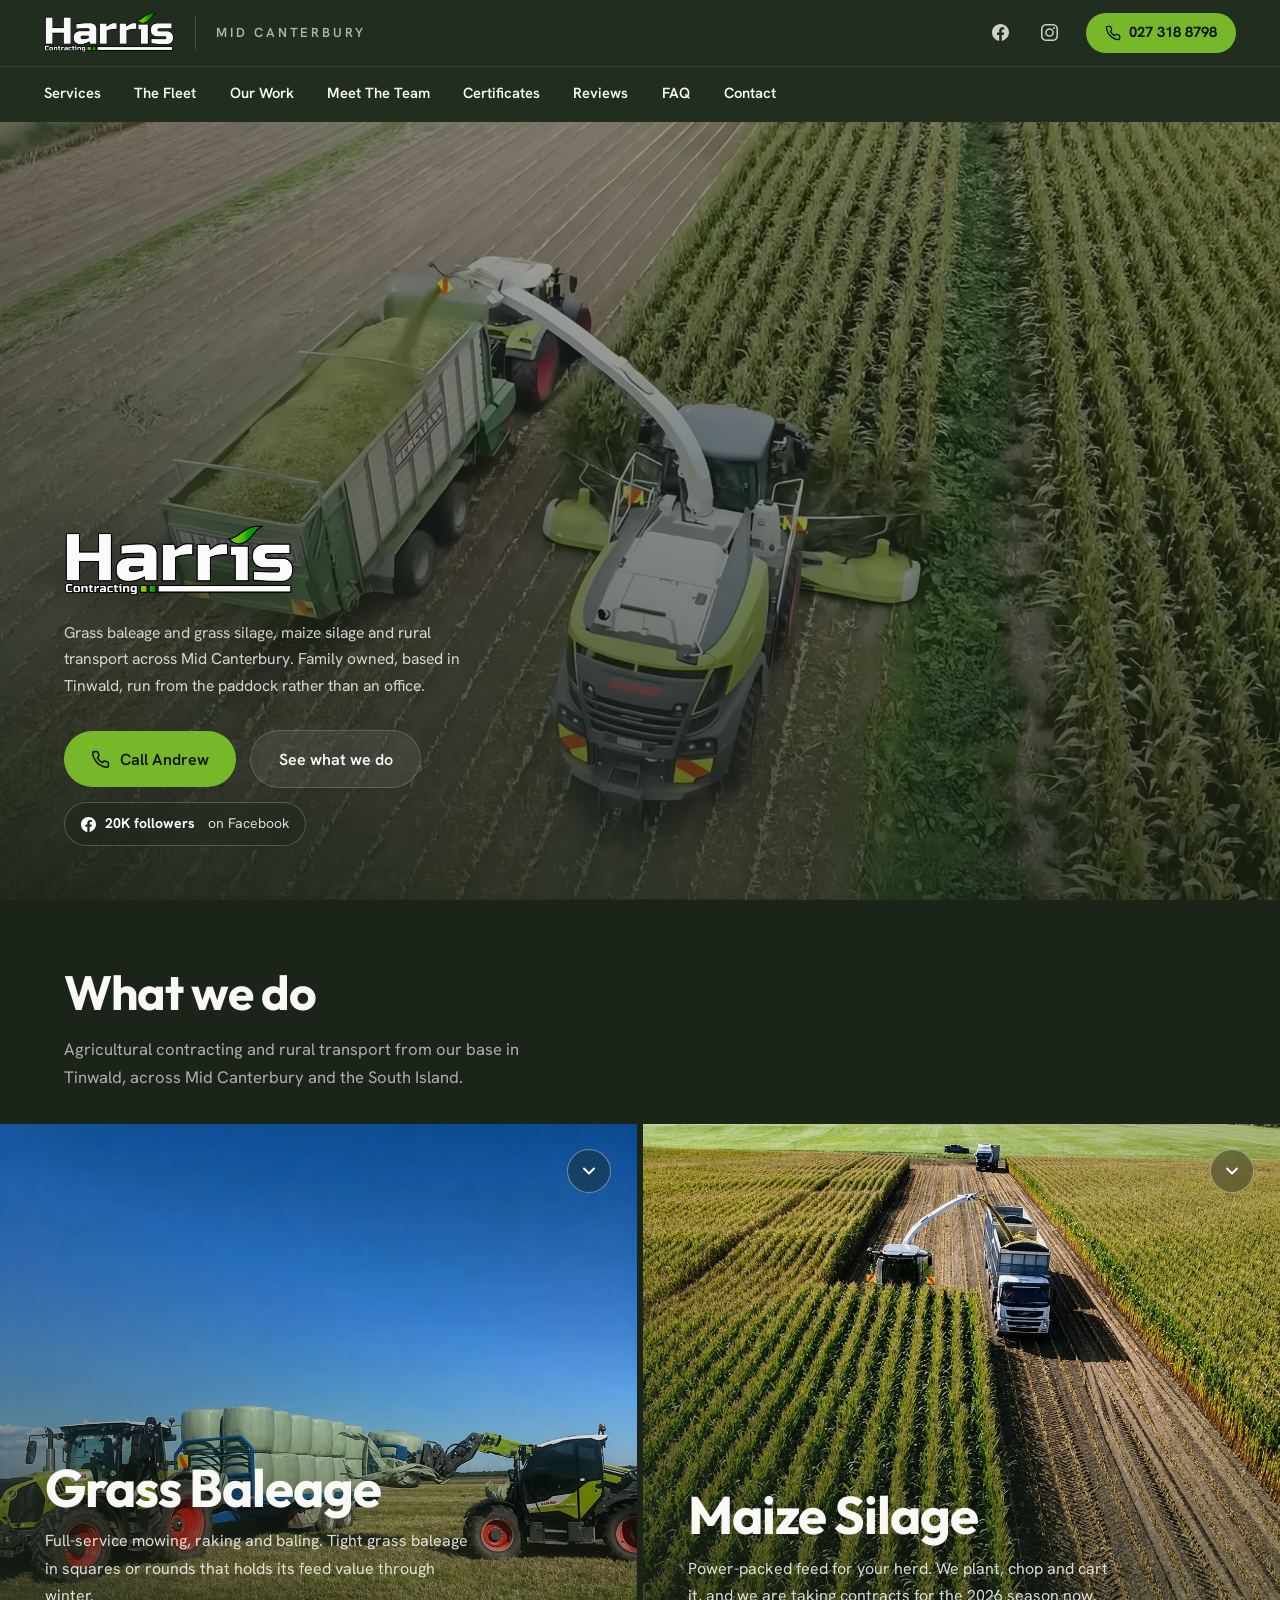
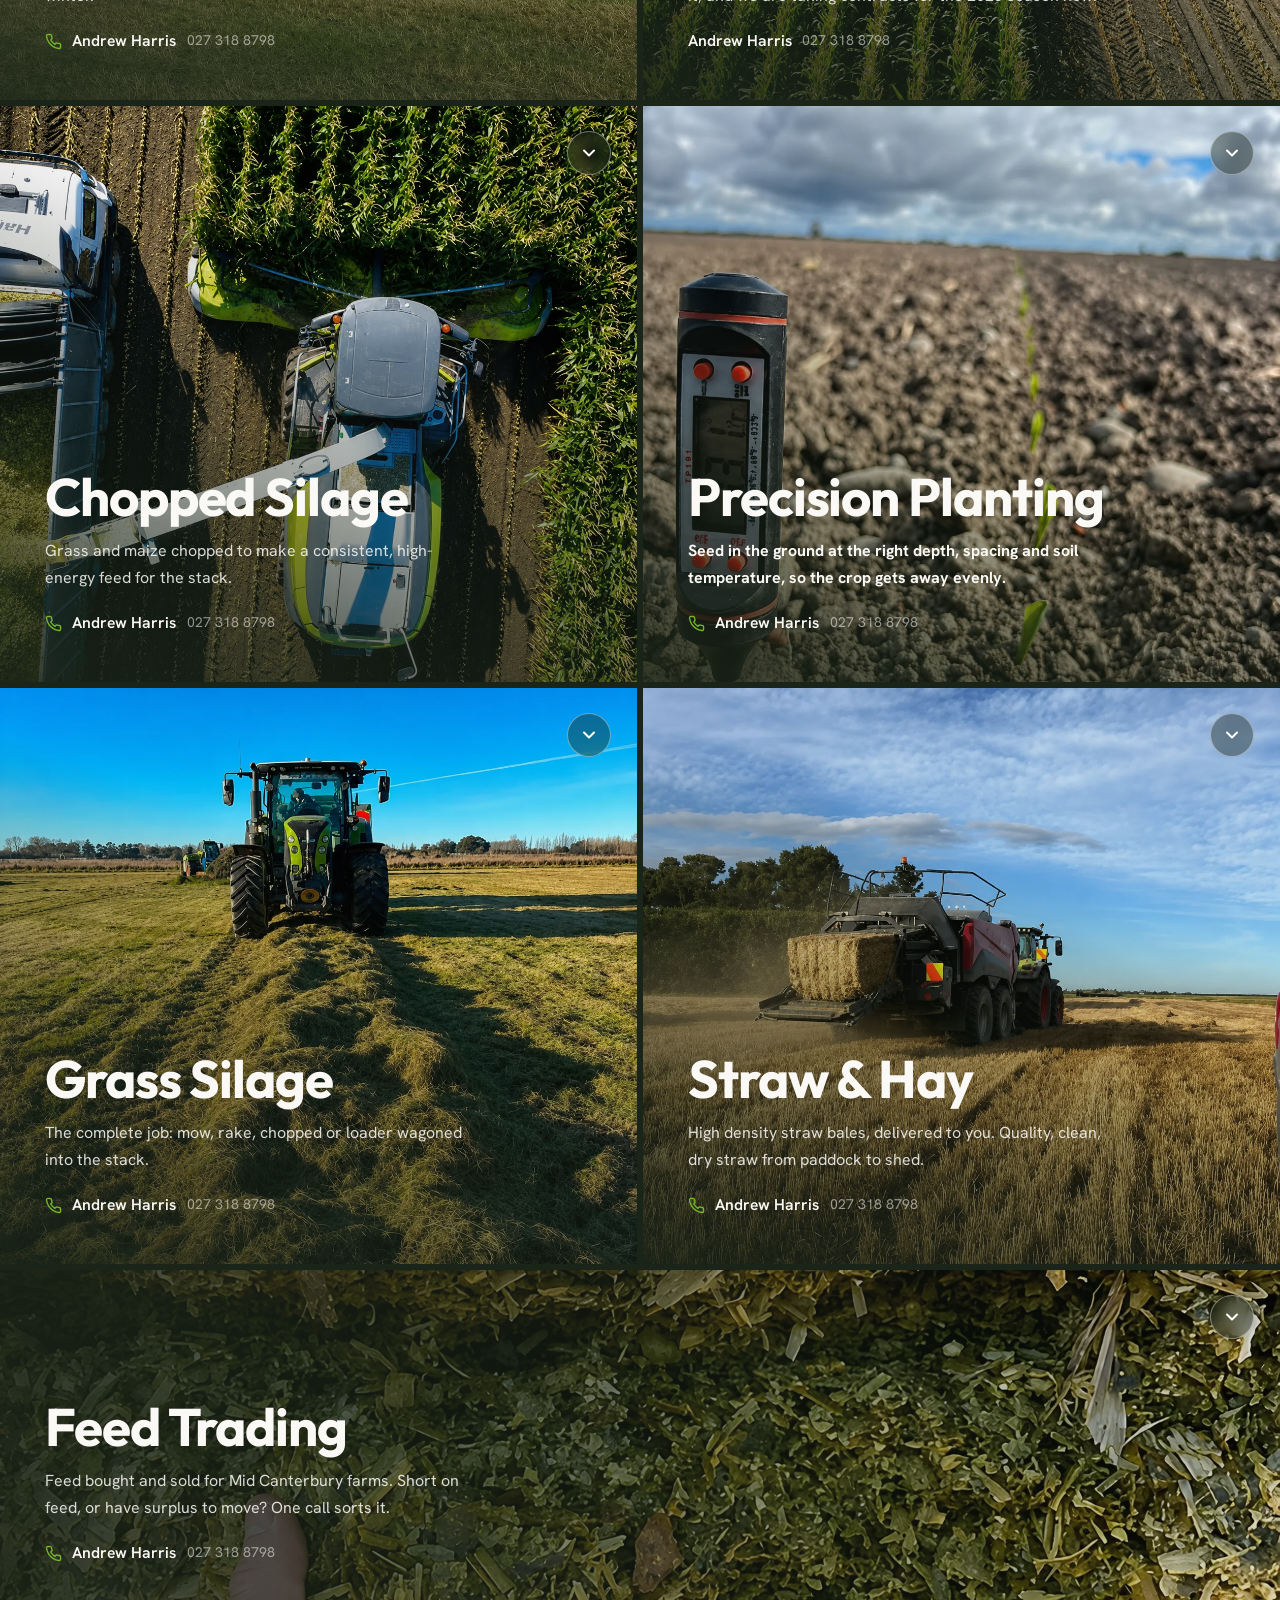
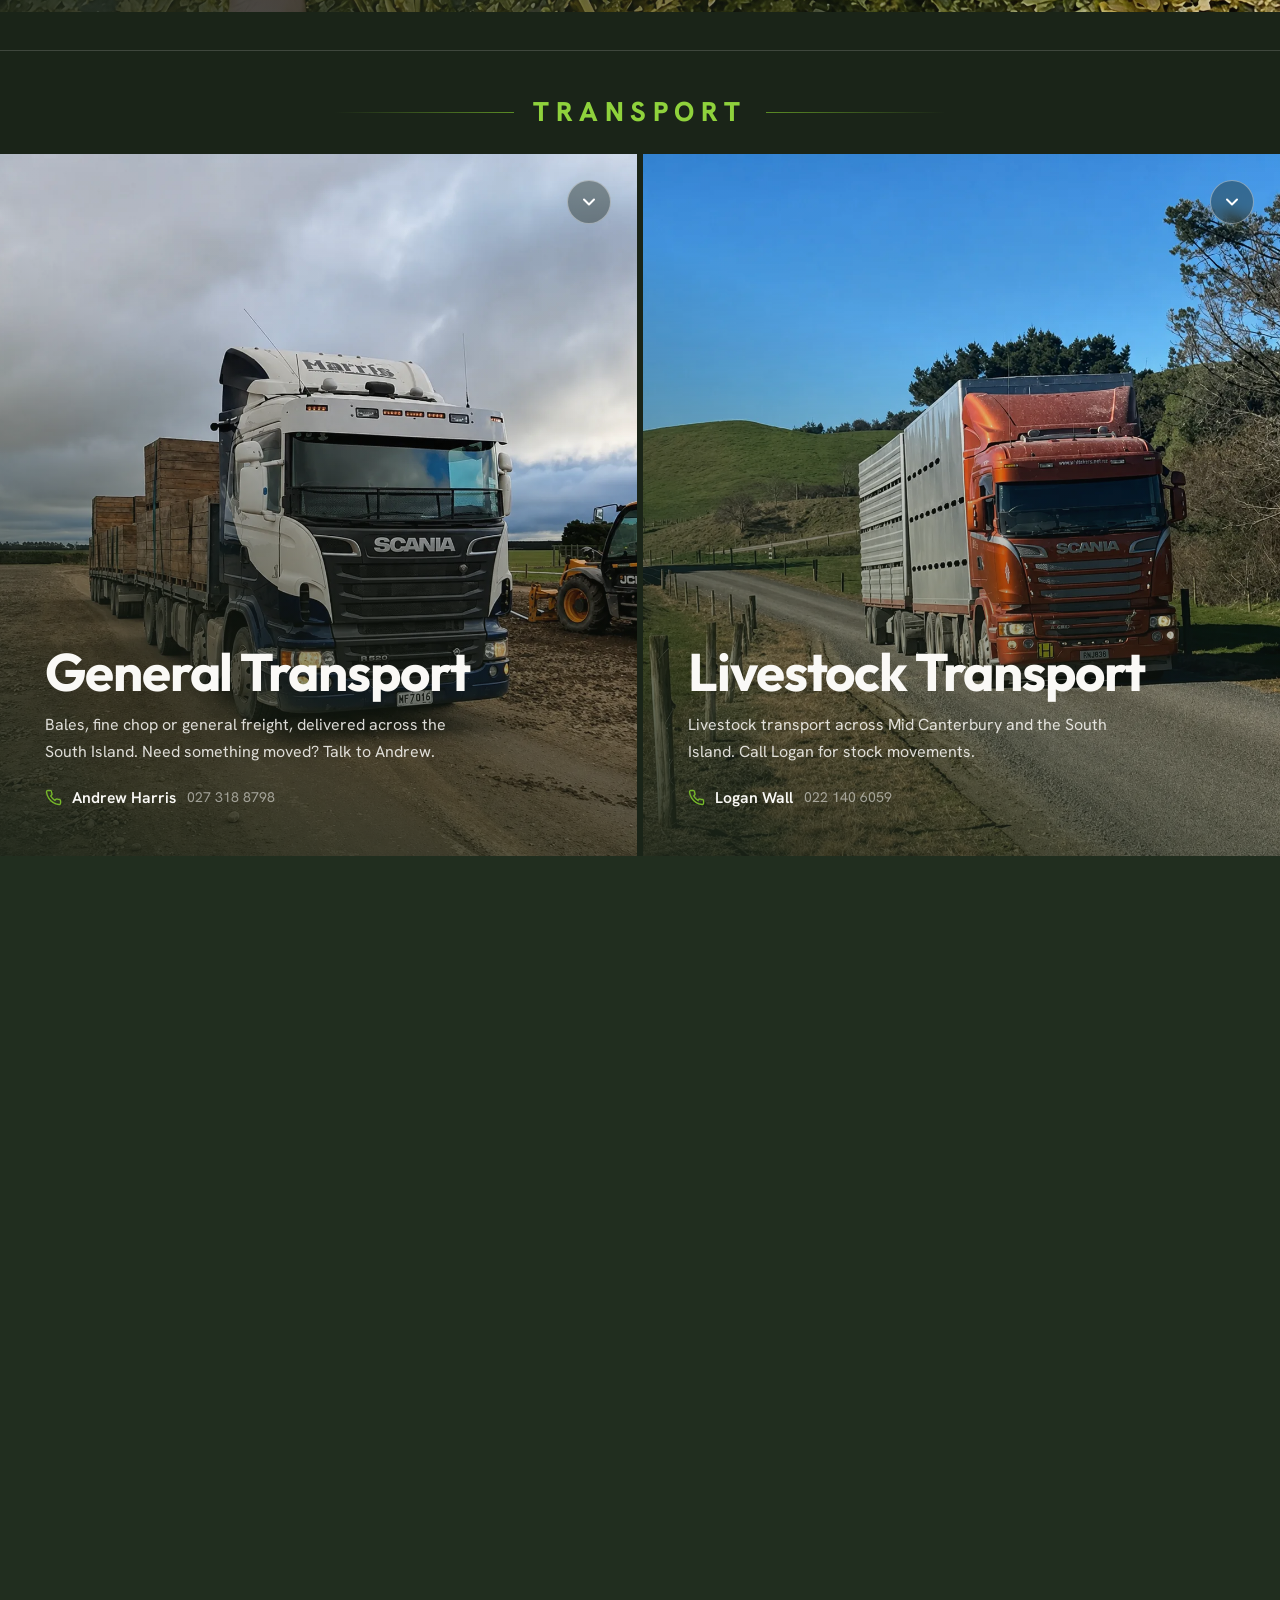
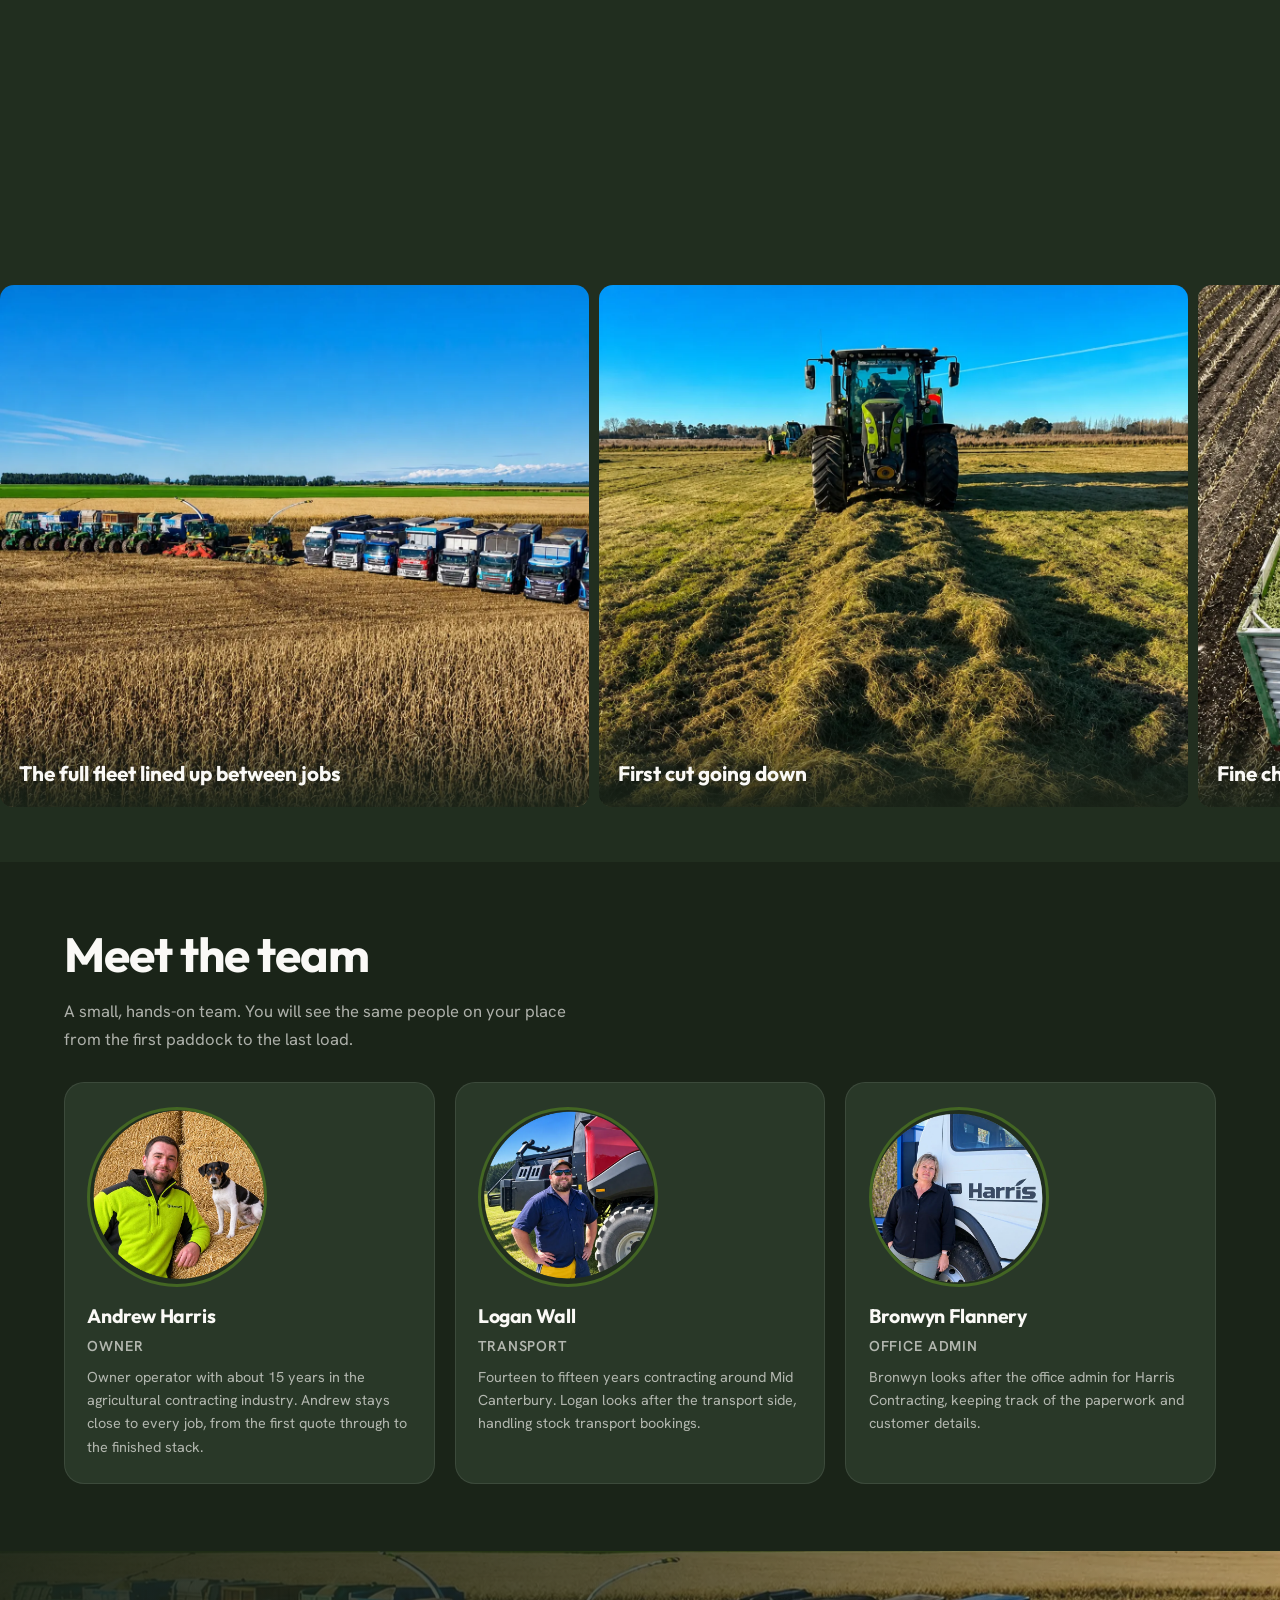
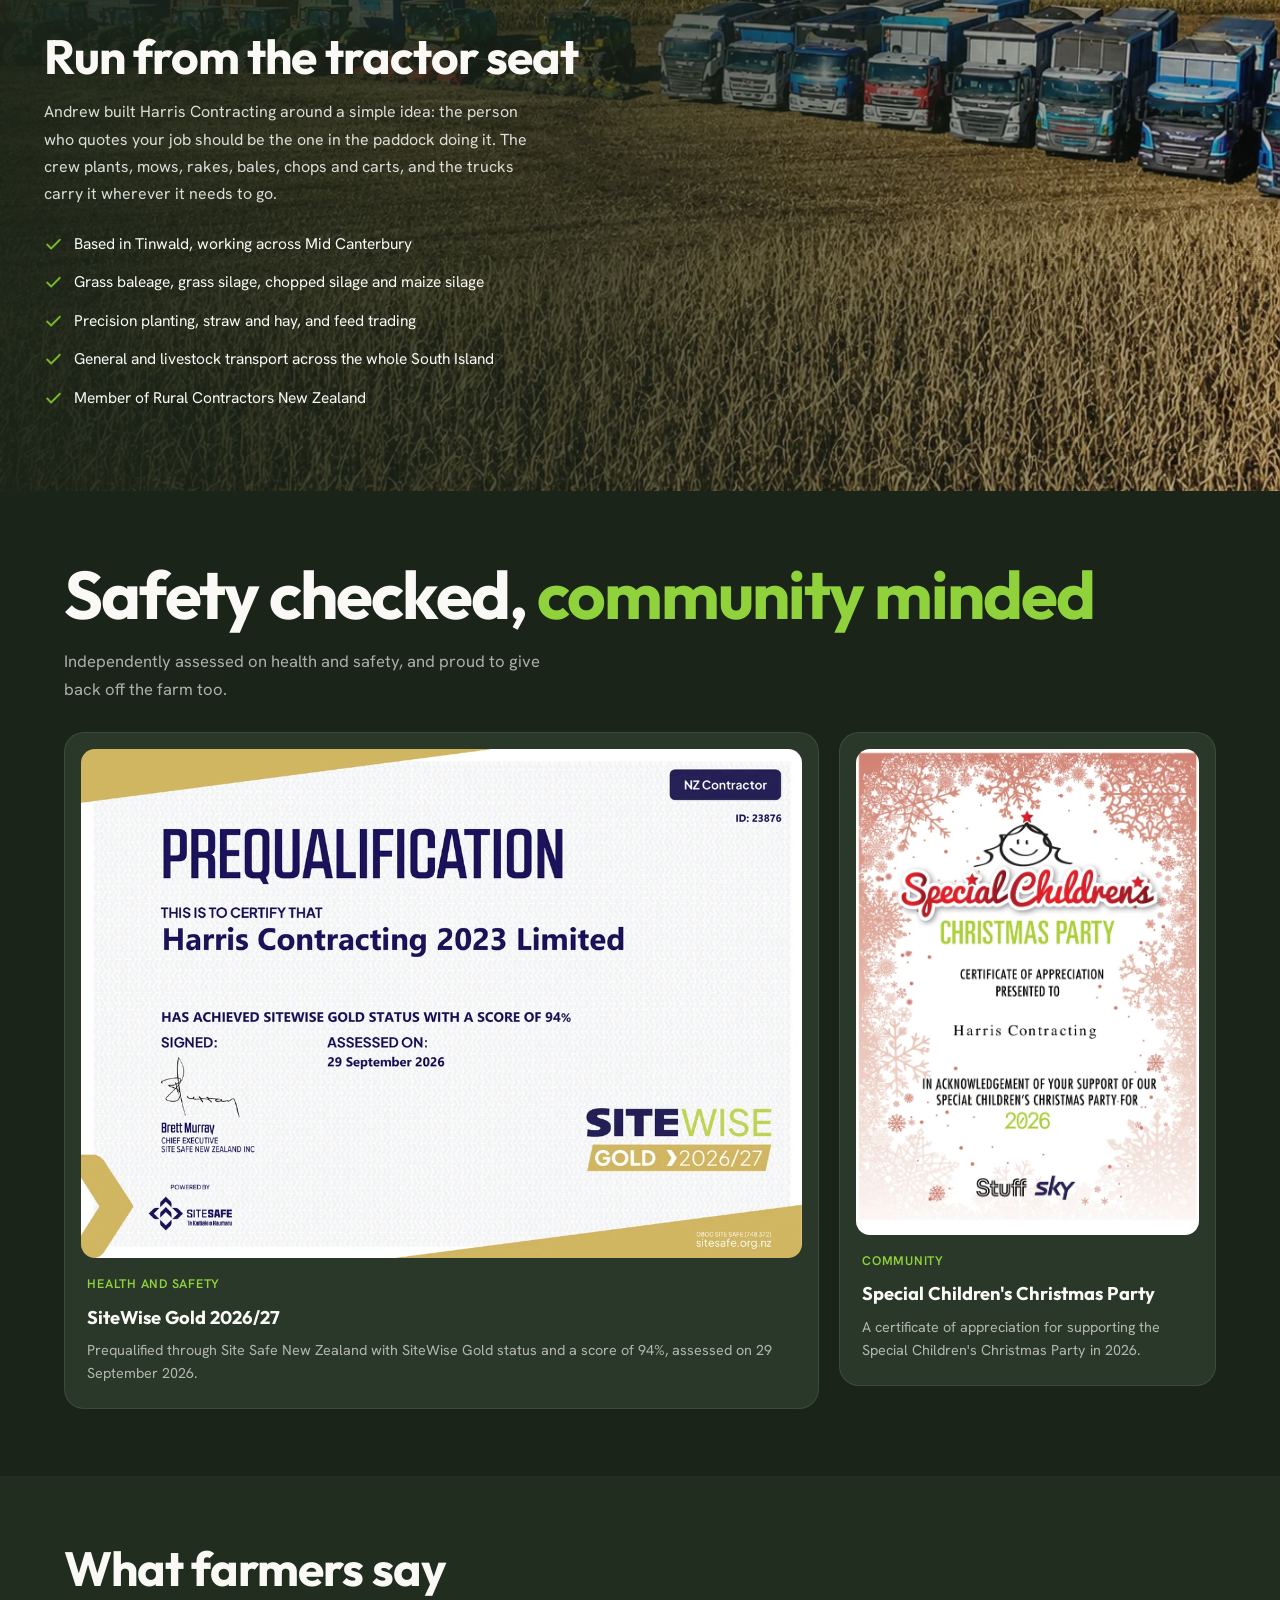
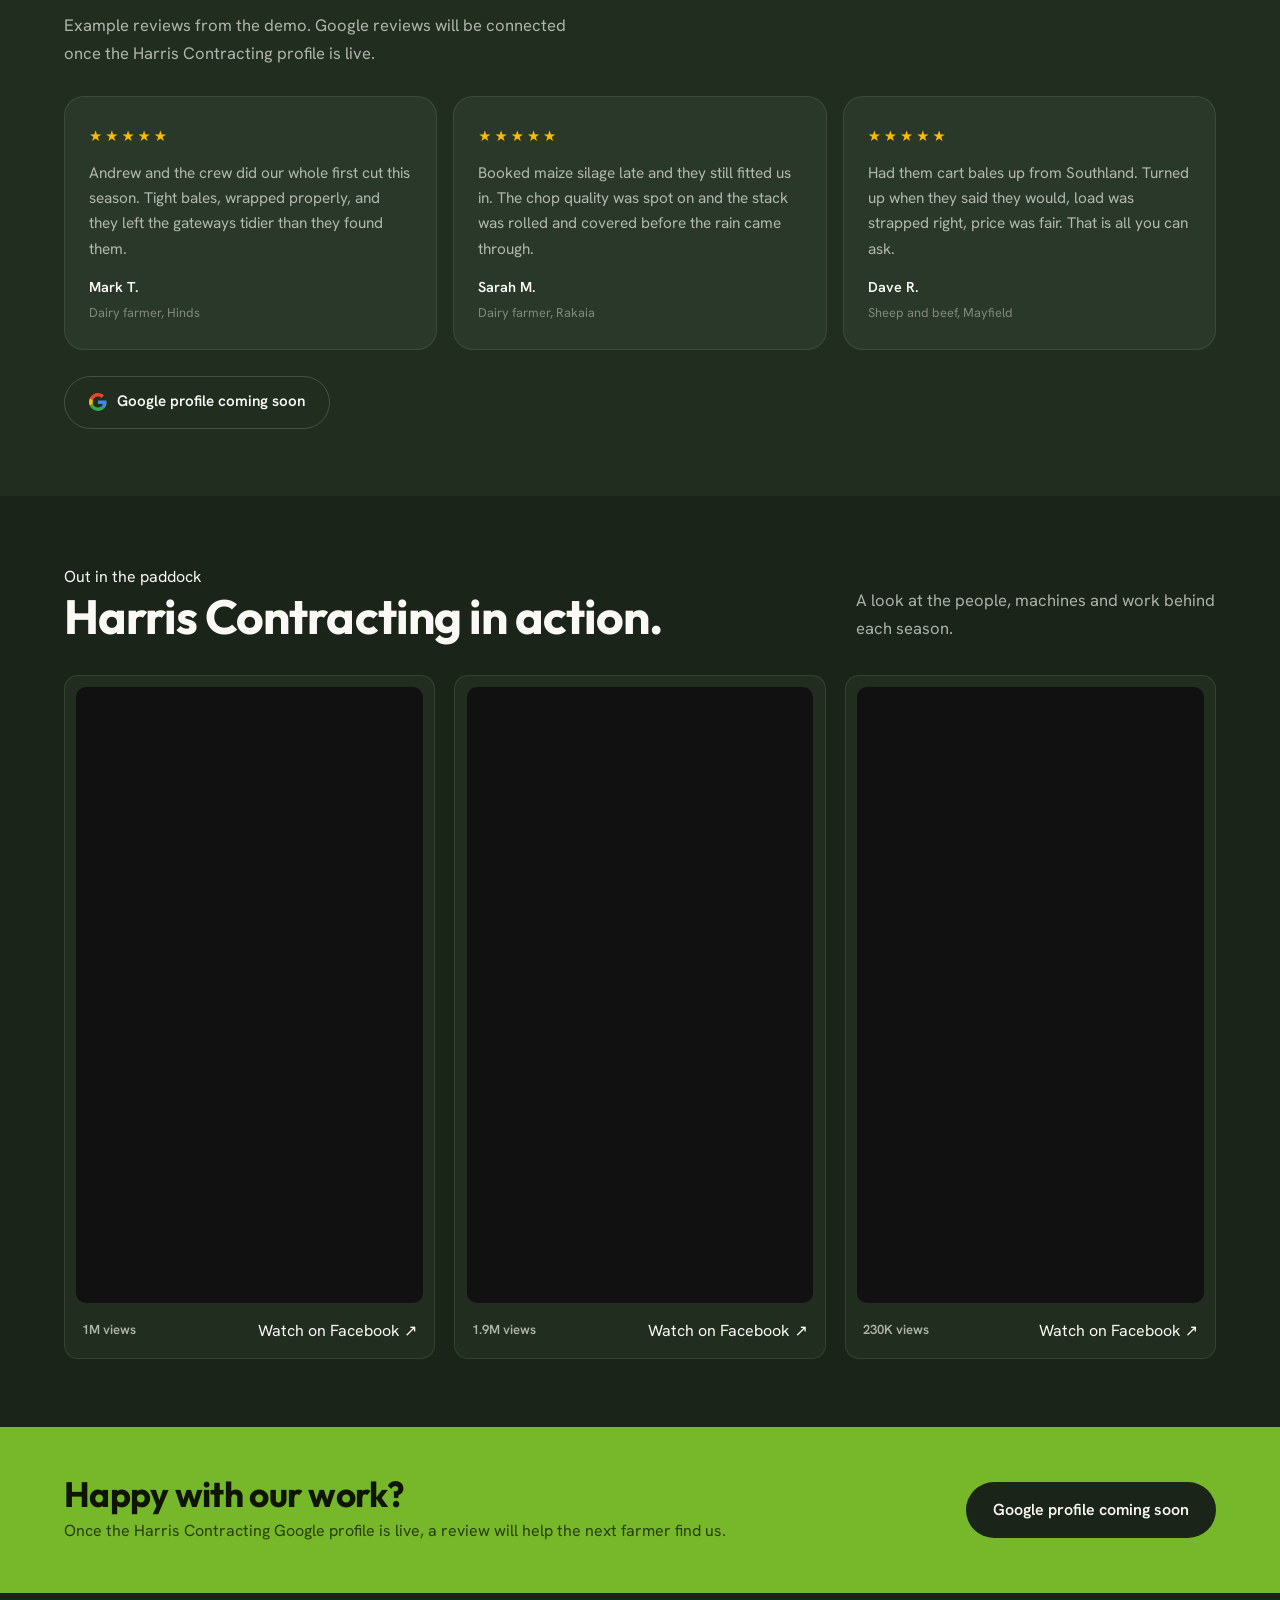
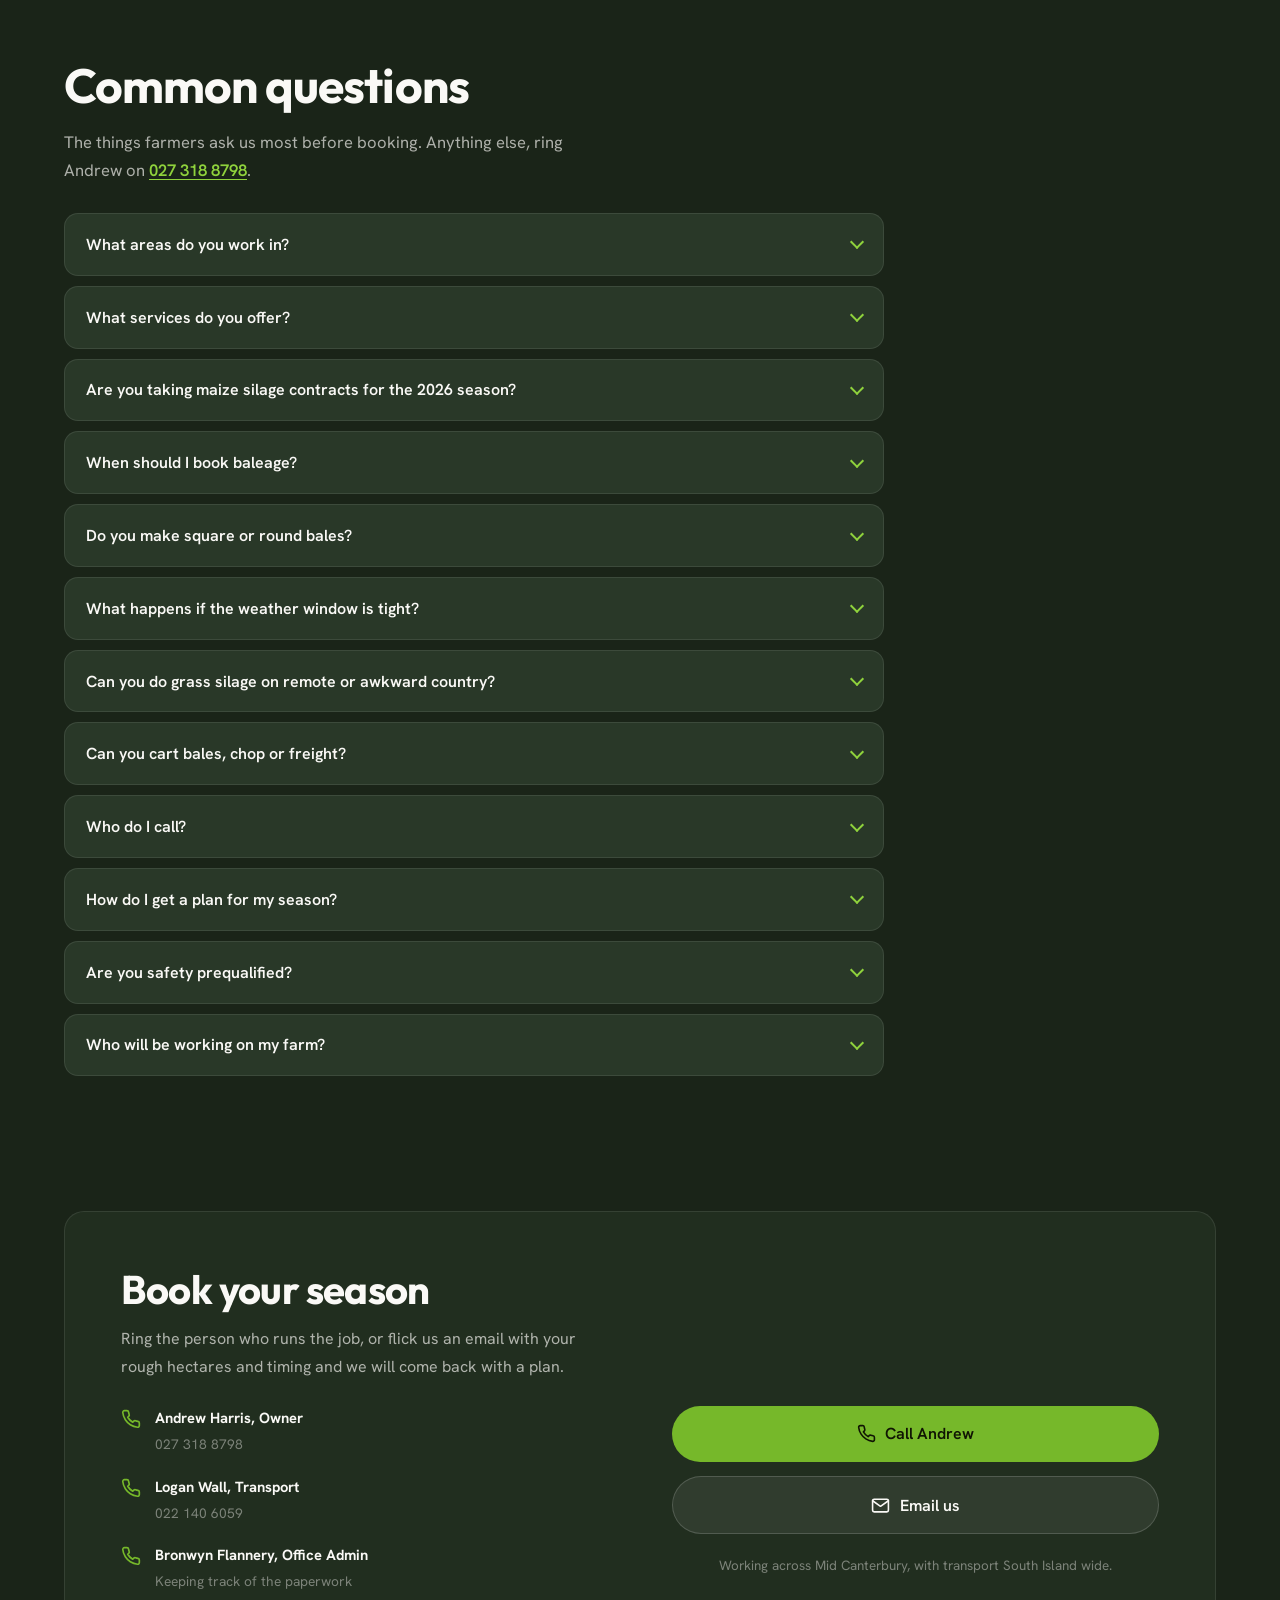
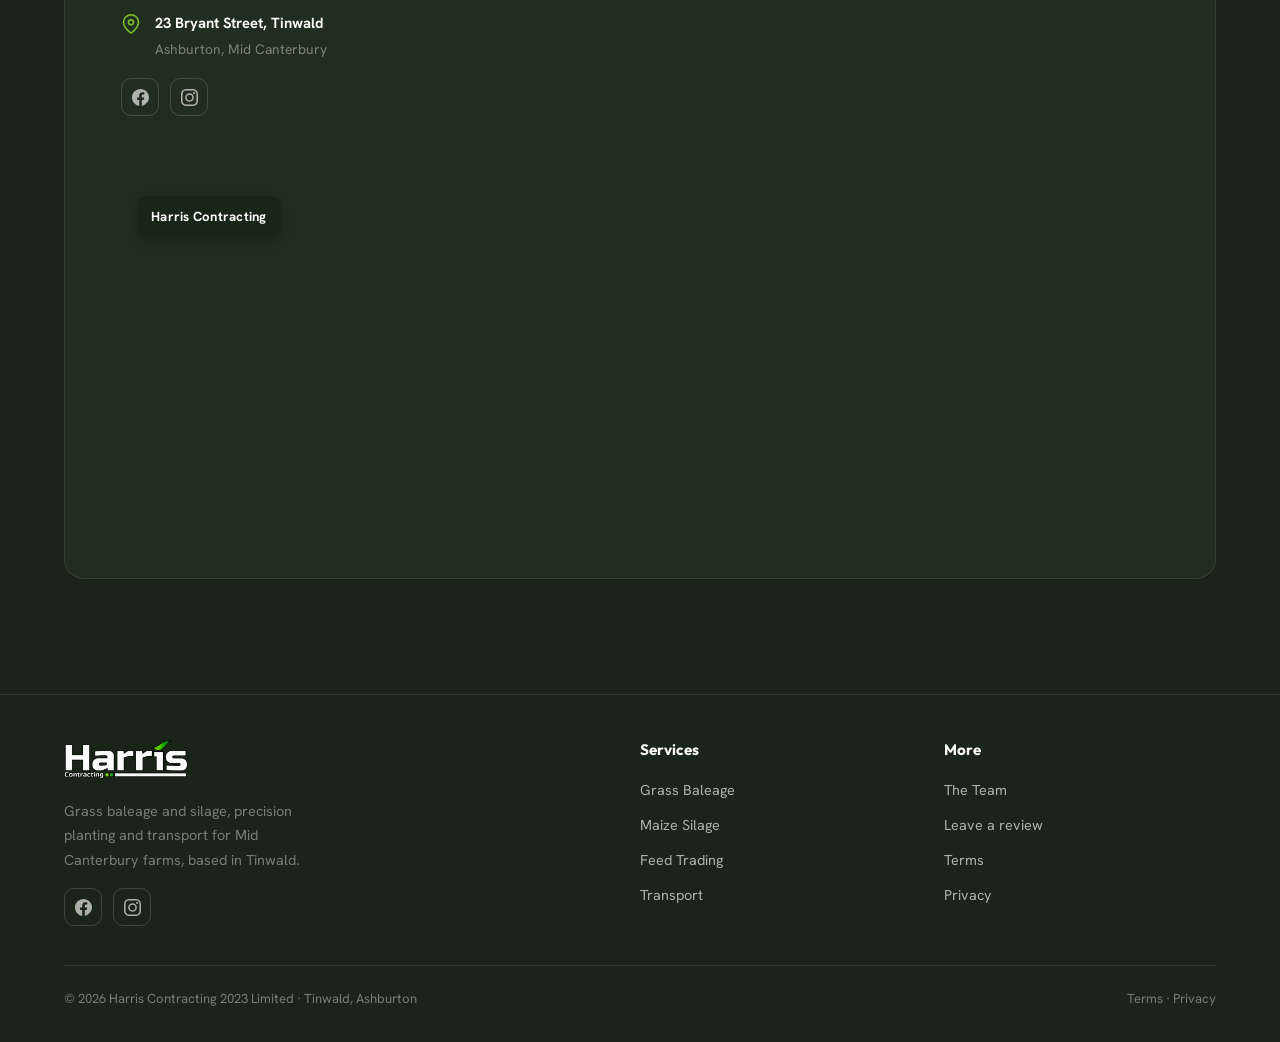
==== commit b8cb2784: "Client changes: add Feed Trading, Logan to Transport only, Bronwyn as Office Admin, two new yard pho" ====
--- a/index.html
+++ b/index.html
@@ -4,18 +4,18 @@
 <meta charset="UTF-8">
 <meta name="viewport" content="width=device-width, initial-scale=1">
 <title>Harris Contracting | Agricultural Contractors, Mid Canterbury</title>
-<meta name="description" content="Grass baleage, grass and maize silage, precision planting and rural transport across Mid Canterbury and the South Island. Family owned, based in Tinwald.">
+<meta name="description" content="Grass baleage, grass and maize silage, precision planting, feed trading and rural transport across Mid Canterbury and the South Island. Family owned, based in Tinwald.">
 <meta name="theme-color" content="#1a2418">
 <link rel="icon" type="image/svg+xml" href="img/favicon.svg"><link rel="icon" type="image/png" sizes="64x64" href="img/favicon.png">
 <meta property="og:title" content="Harris Contracting | Agricultural Contractors, Mid Canterbury">
-<meta property="og:description" content="Grass baleage and silage, precision planting and rural transport across Mid Canterbury and the South Island. Family owned, based in Tinwald.">
+<meta property="og:description" content="Grass baleage and silage, precision planting, feed trading and rural transport across Mid Canterbury and the South Island. Family owned, based in Tinwald.">
 <meta property="og:image" content="img/hero-poster.jpg">
 <link rel="preconnect" href="https://fonts.googleapis.com">
 <link rel="preconnect" href="https://fonts.gstatic.com" crossorigin>
 <link href="https://fonts.googleapis.com/css2?family=Outfit:wght@500;600;700;800&family=Hanken+Grotesk:wght@400;500;600;700&display=swap" rel="stylesheet">
 <link rel="preload" as="image" href="img/hero-poster.jpg">
 <link rel="stylesheet" href="styles.css">
-<script type="application/ld+json">{"@context": "https://schema.org", "@type": "FAQPage", "mainEntity": [{"@type": "Question", "name": "What areas do you work in?", "acceptedAnswer": {"@type": "Answer", "text": "We are based at 23 Bryant Street, Tinwald, Ashburton, and do our contracting work across Mid Canterbury. Our general and livestock transport runs South Island wide."}}, {"@type": "Question", "name": "What services do you offer?", "acceptedAnswer": {"@type": "Answer", "text": "Grass baleage, grass silage, chopped silage and maize silage, precision planting, straw and hay, plus general transport and livestock transport."}}, {"@type": "Question", "name": "Are you taking maize silage contracts for the 2026 season?", "acceptedAnswer": {"@type": "Answer", "text": "Yes. We are contracting now for the 2026 season. Ring Andrew on 027 318 8798 to lock your paddocks in. Planting and the maize contract can be booked together, so one call does both."}}, {"@type": "Question", "name": "When should I book baleage?", "acceptedAnswer": {"@type": "Answer", "text": "Book early for the first cut, or ring mid-season to top up the stack before winter. We bale when the moisture is right, not when the calendar says so."}}, {"@type": "Question", "name": "Do you make square or round bales?", "acceptedAnswer": {"@type": "Answer", "text": "Both. We make tight grass baleage in squares or rounds that holds its feed value through winter. For straw and hay we run three high density big square balers."}}, {"@type": "Question", "name": "What happens if the weather window is tight?", "acceptedAnswer": {"@type": "Answer", "text": "When the weather window is tight we bale under lights rather than lose the crop."}}, {"@type": "Question", "name": "Can you do grass silage on remote or awkward country?", "acceptedAnswer": {"@type": "Answer", "text": "Yes. For grass silage, remote and awkward country is fine. Talk to us about the block before you rule it out."}}, {"@type": "Question", "name": "Can you cart bales, chop or freight?", "acceptedAnswer": {"@type": "Answer", "text": "Yes. We cart bales, fine chop off the chopper and general freight, South Island wide. One truck load or a full season of cartage, ring Andrew with the job and the dates."}}, {"@type": "Question", "name": "Who do I call?", "acceptedAnswer": {"@type": "Answer", "text": "Ring Andrew on 027 318 8798 for bookings, silage, planting and general transport. Ring Logan on 022 140 6059 for baling and livestock transport. Bronwyn looks after the admin side, so contact Andrew for bookings."}}, {"@type": "Question", "name": "How do I get a plan for my season?", "acceptedAnswer": {"@type": "Answer", "text": "Ring the person who runs the job, or email us with your rough hectares and timing, and we will come back with a plan."}}, {"@type": "Question", "name": "Are you safety prequalified?", "acceptedAnswer": {"@type": "Answer", "text": "Yes. We are prequalified through Site Safe New Zealand with SiteWise Gold status for 2026/27, with a score of 94%, assessed on 29 September 2026. We are also a member of Rural Contractors New Zealand."}}, {"@type": "Question", "name": "Who will be working on my farm?", "acceptedAnswer": {"@type": "Answer", "text": "A small, hands-on team. You will see the same people on your place from the first paddock to the last load, and Andrew stays close to every job from the first quote through to the finished stack."}}]}</script>
+<script type="application/ld+json">{"@context": "https://schema.org", "@type": "FAQPage", "mainEntity": [{"@type": "Question", "name": "What areas do you work in?", "acceptedAnswer": {"@type": "Answer", "text": "We are based at 23 Bryant Street, Tinwald, Ashburton, and do our contracting work across Mid Canterbury. Our general and livestock transport runs South Island wide."}}, {"@type": "Question", "name": "What services do you offer?", "acceptedAnswer": {"@type": "Answer", "text": "Grass baleage, grass silage, chopped silage and maize silage, precision planting, straw and hay, feed trading, plus general transport and livestock transport."}}, {"@type": "Question", "name": "Are you taking maize silage contracts for the 2026 season?", "acceptedAnswer": {"@type": "Answer", "text": "Yes. We are contracting now for the 2026 season. Ring Andrew on 027 318 8798 to lock your paddocks in. Planting and the maize contract can be booked together, so one call does both."}}, {"@type": "Question", "name": "When should I book baleage?", "acceptedAnswer": {"@type": "Answer", "text": "Book early for the first cut, or ring mid-season to top up the stack before winter. We bale when the moisture is right, not when the calendar says so."}}, {"@type": "Question", "name": "Do you make square or round bales?", "acceptedAnswer": {"@type": "Answer", "text": "Both. We make tight grass baleage in squares or rounds that holds its feed value through winter. For straw and hay we run three high density big square balers."}}, {"@type": "Question", "name": "What happens if the weather window is tight?", "acceptedAnswer": {"@type": "Answer", "text": "When the weather window is tight we bale under lights rather than lose the crop."}}, {"@type": "Question", "name": "Can you do grass silage on remote or awkward country?", "acceptedAnswer": {"@type": "Answer", "text": "Yes. For grass silage, remote and awkward country is fine. Talk to us about the block before you rule it out."}}, {"@type": "Question", "name": "Can you cart bales, chop or freight?", "acceptedAnswer": {"@type": "Answer", "text": "Yes. We cart bales, fine chop off the chopper and general freight, South Island wide. One truck load or a full season of cartage, ring Andrew with the job and the dates."}}, {"@type": "Question", "name": "Who do I call?", "acceptedAnswer": {"@type": "Answer", "text": "Ring Andrew on 027 318 8798 for bookings, baling, silage, planting and general transport. Ring Logan on 022 140 6059 for livestock transport. Bronwyn looks after the office admin, keeping track of the paperwork."}}, {"@type": "Question", "name": "How do I get a plan for my season?", "acceptedAnswer": {"@type": "Answer", "text": "Ring the person who runs the job, or email us with your rough hectares and timing, and we will come back with a plan."}}, {"@type": "Question", "name": "Are you safety prequalified?", "acceptedAnswer": {"@type": "Answer", "text": "Yes. We are prequalified through Site Safe New Zealand with SiteWise Gold status for 2026/27, with a score of 94%, assessed on 29 September 2026. We are also a member of Rural Contractors New Zealand."}}, {"@type": "Question", "name": "Who will be working on my farm?", "acceptedAnswer": {"@type": "Answer", "text": "A small, hands-on team. You will see the same people on your place from the first paddock to the last load, and Andrew stays close to every job from the first quote through to the finished stack."}}]}</script>
 </head>
 <body>
 
@@ -111,11 +111,11 @@
           <ul>
             <li>One crew handles the whole job. Mow, rake, bale, stack.</li>
             <li>We bale when the moisture is right, not when the calendar says so.</li>
-            <li>Logan runs the baling team, so the same eyes check every job.</li>
+            <li>The same eyes check every job from the first cut to the stack.</li>
           </ul>
           <p>Book early for the first cut, or ring mid-season to top up the stack before winter.</p>
         </div></div>
-        <div class="svc-contacts"><a href="tel:+64273188798"><svg viewBox="0 0 24 24"><path d="M22 16.92v3a2 2 0 0 1-2.18 2 19.79 19.79 0 0 1-8.63-3.07 19.5 19.5 0 0 1-6-6 19.79 19.79 0 0 1-3.07-8.67A2 2 0 0 1 4.11 2h3a2 2 0 0 1 2 1.72 12.84 12.84 0 0 0 .7 2.81 2 2 0 0 1-.45 2.11L8.09 9.91a16 16 0 0 0 6 6l1.27-1.27a2 2 0 0 1 2.11-.45 12.84 12.84 0 0 0 2.81.7A2 2 0 0 1 22 16.92z"/></svg>Andrew Harris <span>027 318 8798</span></a><a href="tel:+64221406059"><svg viewBox="0 0 24 24"><path d="M22 16.92v3a2 2 0 0 1-2.18 2 19.79 19.79 0 0 1-8.63-3.07 19.5 19.5 0 0 1-6-6 19.79 19.79 0 0 1-3.07-8.67A2 2 0 0 1 4.11 2h3a2 2 0 0 1 2 1.72 12.84 12.84 0 0 0 .7 2.81 2 2 0 0 1-.45 2.11L8.09 9.91a16 16 0 0 0 6 6l1.27-1.27a2 2 0 0 1 2.11-.45 12.84 12.84 0 0 0 2.81.7A2 2 0 0 1 22 16.92z"/></svg>Logan Wall <span>022 140 6059</span></a></div>
+        <div class="svc-contacts"><a href="tel:+64273188798"><svg viewBox="0 0 24 24"><path d="M22 16.92v3a2 2 0 0 1-2.18 2 19.79 19.79 0 0 1-8.63-3.07 19.5 19.5 0 0 1-6-6 19.79 19.79 0 0 1-3.07-8.67A2 2 0 0 1 4.11 2h3a2 2 0 0 1 2 1.72 12.84 12.84 0 0 0 .7 2.81 2 2 0 0 1-.45 2.11L8.09 9.91a16 16 0 0 0 6 6l1.27-1.27a2 2 0 0 1 2.11-.45 12.84 12.84 0 0 0 2.81.7A2 2 0 0 1 22 16.92z"/></svg>Andrew Harris <span>027 318 8798</span></a></div>
       </div>
     </article>
     <article class="svc-panel" tabindex="0" role="button" aria-expanded="false">
@@ -185,7 +185,23 @@
           </ul>
           <p>Straw behind the header or hay off your own paddocks, either way it gets baled right.</p>
         </div></div>
-        <div class="svc-contacts"><a href="tel:+64273188798"><svg viewBox="0 0 24 24"><path d="M22 16.92v3a2 2 0 0 1-2.18 2 19.79 19.79 0 0 1-8.63-3.07 19.5 19.5 0 0 1-6-6 19.79 19.79 0 0 1-3.07-8.67A2 2 0 0 1 4.11 2h3a2 2 0 0 1 2 1.72 12.84 12.84 0 0 0 .7 2.81 2 2 0 0 1-.45 2.11L8.09 9.91a16 16 0 0 0 6 6l1.27-1.27a2 2 0 0 1 2.11-.45 12.84 12.84 0 0 0 2.81.7A2 2 0 0 1 22 16.92z"/></svg>Andrew Harris <span>027 318 8798</span></a><a href="tel:+64221406059"><svg viewBox="0 0 24 24"><path d="M22 16.92v3a2 2 0 0 1-2.18 2 19.79 19.79 0 0 1-8.63-3.07 19.5 19.5 0 0 1-6-6 19.79 19.79 0 0 1-3.07-8.67A2 2 0 0 1 4.11 2h3a2 2 0 0 1 2 1.72 12.84 12.84 0 0 0 .7 2.81 2 2 0 0 1-.45 2.11L8.09 9.91a16 16 0 0 0 6 6l1.27-1.27a2 2 0 0 1 2.11-.45 12.84 12.84 0 0 0 2.81.7A2 2 0 0 1 22 16.92z"/></svg>Logan Wall <span>022 140 6059</span></a></div>
+        <div class="svc-contacts"><a href="tel:+64273188798"><svg viewBox="0 0 24 24"><path d="M22 16.92v3a2 2 0 0 1-2.18 2 19.79 19.79 0 0 1-8.63-3.07 19.5 19.5 0 0 1-6-6 19.79 19.79 0 0 1-3.07-8.67A2 2 0 0 1 4.11 2h3a2 2 0 0 1 2 1.72 12.84 12.84 0 0 0 .7 2.81 2 2 0 0 1-.45 2.11L8.09 9.91a16 16 0 0 0 6 6l1.27-1.27a2 2 0 0 1 2.11-.45 12.84 12.84 0 0 0 2.81.7A2 2 0 0 1 22 16.92z"/></svg>Andrew Harris <span>027 318 8798</span></a></div>
+      </div>
+    </article>
+    <article class="svc-panel svc-panel--wide" tabindex="0" role="button" aria-expanded="false">
+      <img src="img/silage-chop.webp" alt="Hand checking a fistful of chopped silage at the stack face" loading="lazy">
+      <span class="svc-expand" aria-hidden="true"><svg viewBox="0 0 24 24" fill="none" stroke="currentColor" stroke-width="2.4" stroke-linecap="round" stroke-linejoin="round"><polyline points="6 9 12 15 18 9"/></svg></span>
+      <div class="svc-panel-body">
+        <h3>Feed Trading</h3>
+        <p>Feed bought and sold for Mid Canterbury farms. Short on feed, or have surplus to move? One call sorts it.</p>
+        <div class="svc-panel-more"><div class="svc-panel-more-inner">
+          <ul>
+            <li>Feed bought and sold through the season.</li>
+            <li>Our own trucks handle the cartage, so one call covers the feed and the delivery.</li>
+          </ul>
+          <p>Talk to Andrew about what you need, or what you have to move.</p>
+        </div></div>
+        <div class="svc-contacts"><a href="tel:+64273188798"><svg viewBox="0 0 24 24"><path d="M22 16.92v3a2 2 0 0 1-2.18 2 19.79 19.79 0 0 1-8.63-3.07 19.5 19.5 0 0 1-6-6 19.79 19.79 0 0 1-3.07-8.67A2 2 0 0 1 4.11 2h3a2 2 0 0 1 2 1.72 12.84 12.84 0 0 0 .7 2.81 2 2 0 0 1-.45 2.11L8.09 9.91a16 16 0 0 0 6 6l1.27-1.27a2 2 0 0 1 2.11-.45 12.84 12.84 0 0 0 2.81.7A2 2 0 0 1 22 16.92z"/></svg>Andrew Harris <span>027 318 8798</span></a></div>
       </div>
     </article>
     <div class="svc-subheading svc-subheading--transport">Transport</div>
@@ -262,6 +278,8 @@
     <figure class="fleet-slide"><img src="img/green-aerial.webp" alt="Tractors rowing up a green paddock below the hills" loading="lazy"><figcaption><strong>Rowing up under the hills</strong></figcaption></figure>
     <figure class="fleet-slide"><img src="img/night-baling.webp" alt="Baling under lights at night" loading="lazy"><figcaption><strong>When the weather window says go, we go</strong></figcaption></figure>
     <figure class="fleet-slide"><img src="img/transport-stock-truck.webp" alt="Livestock transport truck on a rural South Island road" loading="lazy"><figcaption><strong>Livestock transport heading over the hill</strong></figcaption></figure>
+    <figure class="fleet-slide"><img src="img/yard-new-gate-1080.webp" srcset="img/yard-new-gate-1080.webp 1080w, img/yard-new-gate-1920.webp 1920w" sizes="(max-width:720px) 92vw, 640px" width="1920" height="1440" alt="Harris Contracting ute at a timber gateway with the Harris sign, the site of the new yard" loading="lazy"><figcaption><strong>Where the new yard will be</strong></figcaption></figure>
+    <figure class="fleet-slide"><img src="img/ute-office-1080.webp" srcset="img/ute-office-1080.webp 1080w, img/ute-office-1920.webp 1920w" sizes="(max-width:720px) 92vw, 640px" width="1920" height="1440" alt="Harris Contracting ute parked on the road outside the office" loading="lazy"><figcaption><strong>The ute outside the office</strong></figcaption></figure>
   </div>
 </section>
 
@@ -282,14 +300,14 @@
       <article class="team-card reveal reveal-d2">
         <img class="team-face" src="img/team-logan.webp" alt="Logan Wall in front of the big square baler" loading="lazy" width="632" height="640">
         <h3>Logan Wall</h3>
-        <p class="team-role">Baling Manager</p>
-        <p>Fourteen to fifteen years contracting around Mid Canterbury. Logan runs the baling team and handles stock transport bookings.</p>
+        <p class="team-role">Transport</p>
+        <p>Fourteen to fifteen years contracting around Mid Canterbury. Logan looks after the transport side, handling stock transport bookings.</p>
       </article>
       <article class="team-card reveal reveal-d3">
         <img class="team-face" src="img/team-bronwyn.webp" alt="Bronwyn Flannery beside the Harris truck" loading="lazy" width="640" height="636">
         <h3>Bronwyn Flannery</h3>
-        <p class="team-role">Operations</p>
-        <p>Bronwyn is the one-stop shop for the admin side of Harris Contracting, keeping bookings, paperwork and customer details moving.</p>
+        <p class="team-role">Office Admin</p>
+        <p>Bronwyn looks after the office admin for Harris Contracting, keeping track of the paperwork and customer details.</p>
       </article>
     </div>
   </div>
@@ -304,7 +322,7 @@
     <ul class="about-points">
       <li><svg viewBox="0 0 24 24"><polyline points="20 6 9 17 4 12"/></svg><span>Based in Tinwald, working across Mid Canterbury</span></li>
       <li><svg viewBox="0 0 24 24"><polyline points="20 6 9 17 4 12"/></svg><span>Grass baleage, grass silage, chopped silage and maize silage</span></li>
-      <li><svg viewBox="0 0 24 24"><polyline points="20 6 9 17 4 12"/></svg><span>Precision planting, straw and hay</span></li>
+      <li><svg viewBox="0 0 24 24"><polyline points="20 6 9 17 4 12"/></svg><span>Precision planting, straw and hay, and feed trading</span></li>
       <li><svg viewBox="0 0 24 24"><polyline points="20 6 9 17 4 12"/></svg><span>General and livestock transport across the whole South Island</span></li>
       <li><svg viewBox="0 0 24 24"><polyline points="20 6 9 17 4 12"/></svg><span>Member of Rural Contractors New Zealand</span></li>
     </ul>
@@ -403,7 +421,7 @@
       </details>
       <details>
         <summary>What services do you offer?</summary>
-        <p>Grass baleage, grass silage, chopped silage and maize silage, precision planting, straw and hay, plus general transport and livestock transport.</p>
+        <p>Grass baleage, grass silage, chopped silage and maize silage, precision planting, straw and hay, feed trading, plus general transport and livestock transport.</p>
       </details>
       <details>
         <summary>Are you taking maize silage contracts for the 2026 season?</summary>
@@ -431,7 +449,7 @@
       </details>
       <details>
         <summary>Who do I call?</summary>
-        <p>Ring Andrew on <a href="tel:+64273188798">027 318 8798</a> for bookings, silage, planting and general transport. Ring Logan on <a href="tel:+64221406059">022 140 6059</a> for baling and livestock transport. Bronwyn looks after the admin side, so contact Andrew for bookings.</p>
+        <p>Ring Andrew on <a href="tel:+64273188798">027 318 8798</a> for bookings, baling, silage, planting and general transport. Ring Logan on <a href="tel:+64221406059">022 140 6059</a> for livestock transport. Bronwyn looks after the office admin, keeping track of the paperwork.</p>
       </details>
       <details>
         <summary>How do I get a plan for my season?</summary>
@@ -463,11 +481,11 @@
           </li>
           <li>
             <svg viewBox="0 0 24 24"><path d="M22 16.92v3a2 2 0 0 1-2.18 2 19.79 19.79 0 0 1-8.63-3.07 19.5 19.5 0 0 1-6-6 19.79 19.79 0 0 1-3.07-8.67A2 2 0 0 1 4.11 2h3a2 2 0 0 1 2 1.72 12.84 12.84 0 0 0 .7 2.81 2 2 0 0 1-.45 2.11L8.09 9.91a16 16 0 0 0 6 6l1.27-1.27a2 2 0 0 1 2.11-.45 12.84 12.84 0 0 0 2.81.7A2 2 0 0 1 22 16.92z"/></svg>
-            <div><strong>Logan Wall, Baling</strong><span>022 140 6059</span></div>
+            <div><strong>Logan Wall, Transport</strong><span>022 140 6059</span></div>
           </li>
           <li>
             <svg viewBox="0 0 24 24"><path d="M22 16.92v3a2 2 0 0 1-2.18 2 19.79 19.79 0 0 1-8.63-3.07 19.5 19.5 0 0 1-6-6 19.79 19.79 0 0 1-3.07-8.67A2 2 0 0 1 4.11 2h3a2 2 0 0 1 2 1.72 12.84 12.84 0 0 0 .7 2.81 2 2 0 0 1-.45 2.11L8.09 9.91a16 16 0 0 0 6 6l1.27-1.27a2 2 0 0 1 2.11-.45 12.84 12.84 0 0 0 2.81.7A2 2 0 0 1 22 16.92z"/></svg>
-            <div><strong>Bronwyn Flannery, Admin</strong><span>Contact Andrew for bookings</span></div>
+            <div><strong>Bronwyn Flannery, Office Admin</strong><span>Keeping track of the paperwork</span></div>
           </li>
           <li>
             <svg viewBox="0 0 24 24"><path d="M21 10c0 7-9 13-9 13s-9-6-9-13a9 9 0 0 1 18 0z"/><circle cx="12" cy="10" r="3"/></svg>
@@ -524,6 +542,7 @@
         <ul>
           <li><a href="#services">Grass Baleage</a></li>
           <li><a href="#services">Maize Silage</a></li>
+          <li><a href="#services">Feed Trading</a></li>
           <li><a href="#services">Transport</a></li>
         </ul>
       </div>
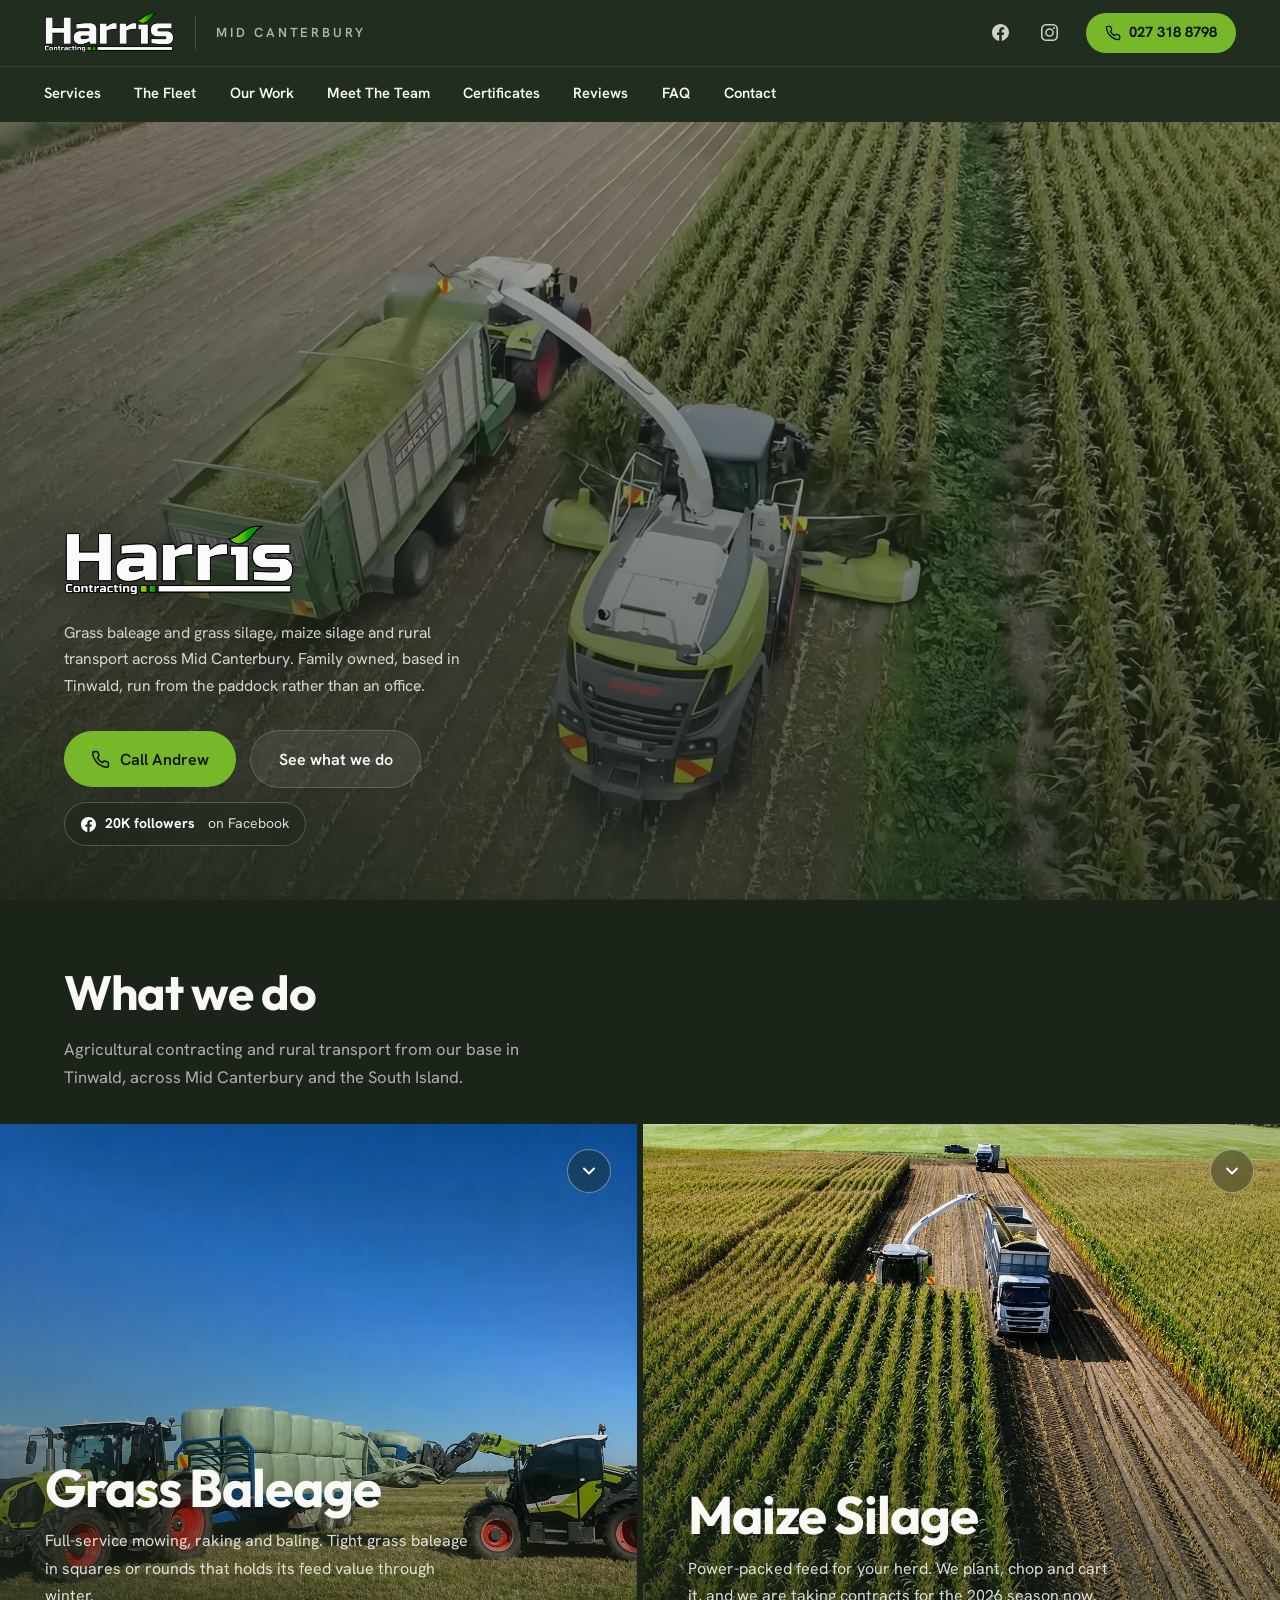
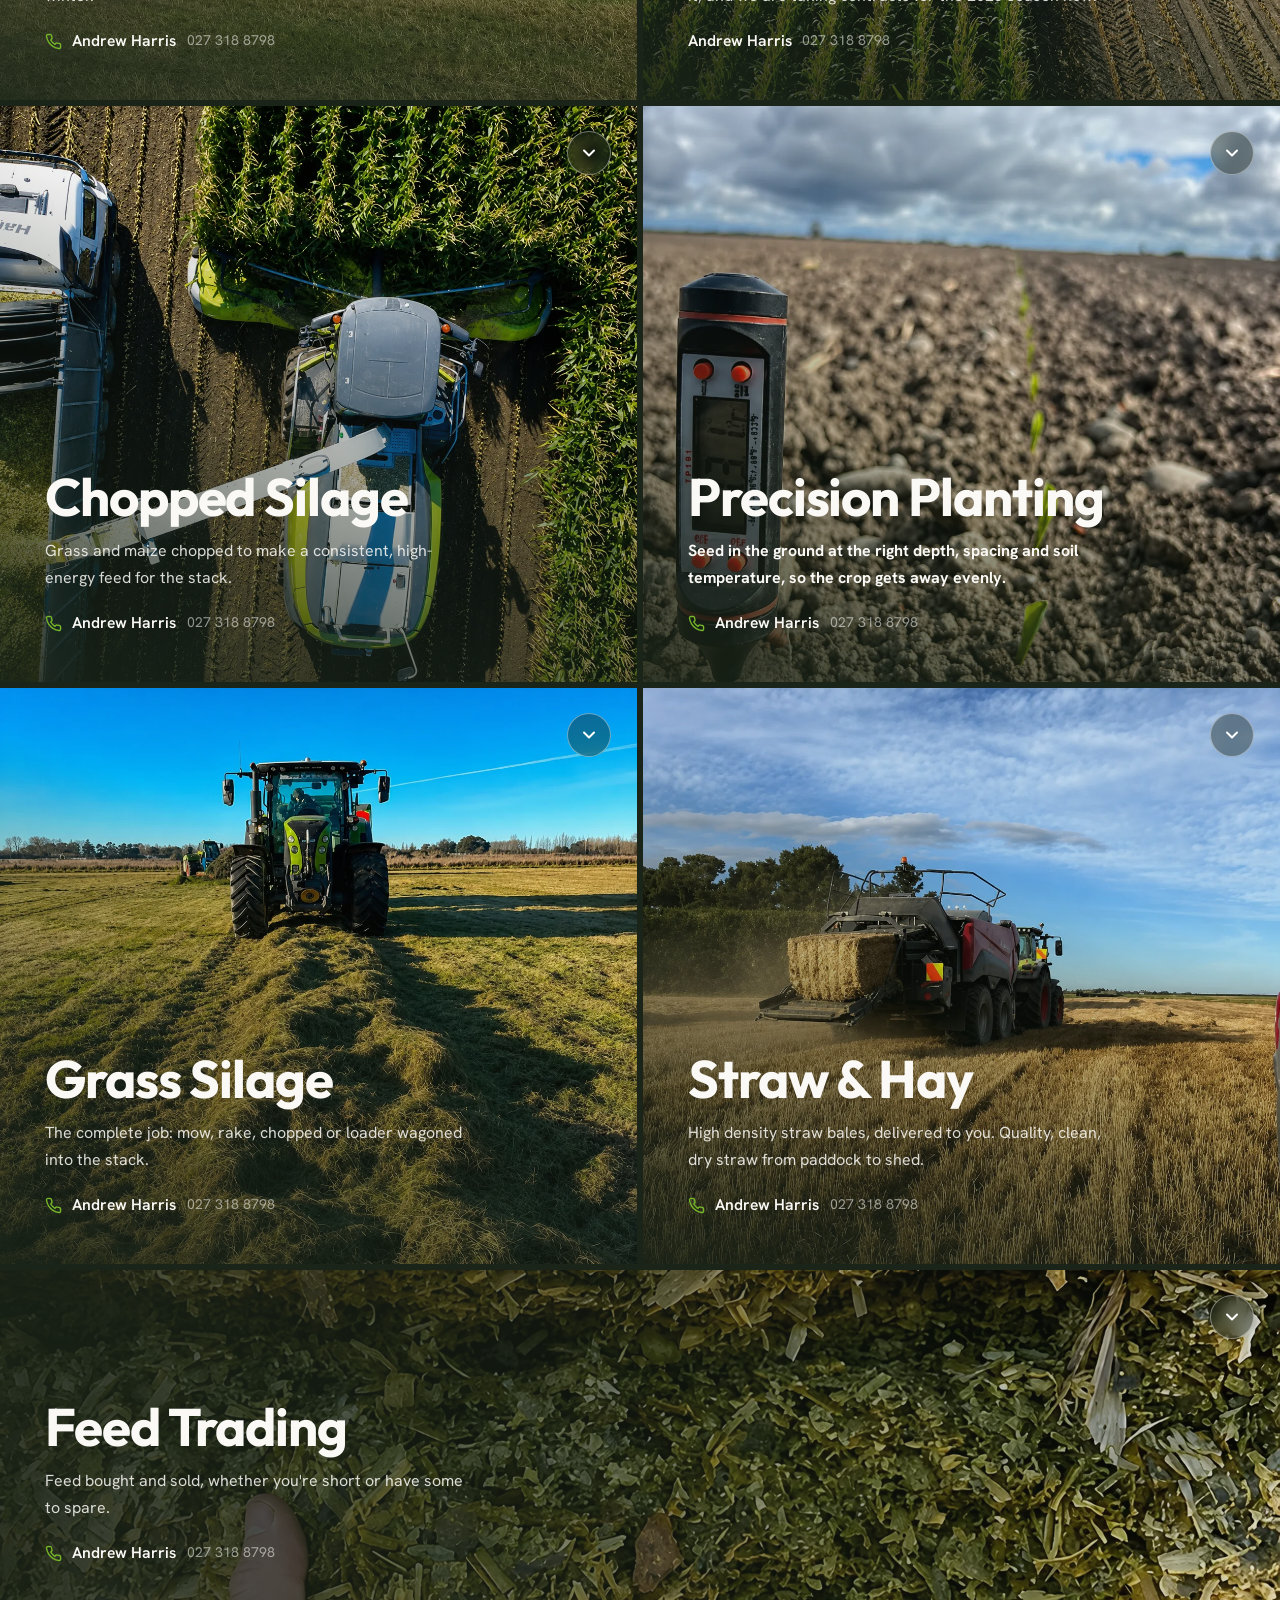
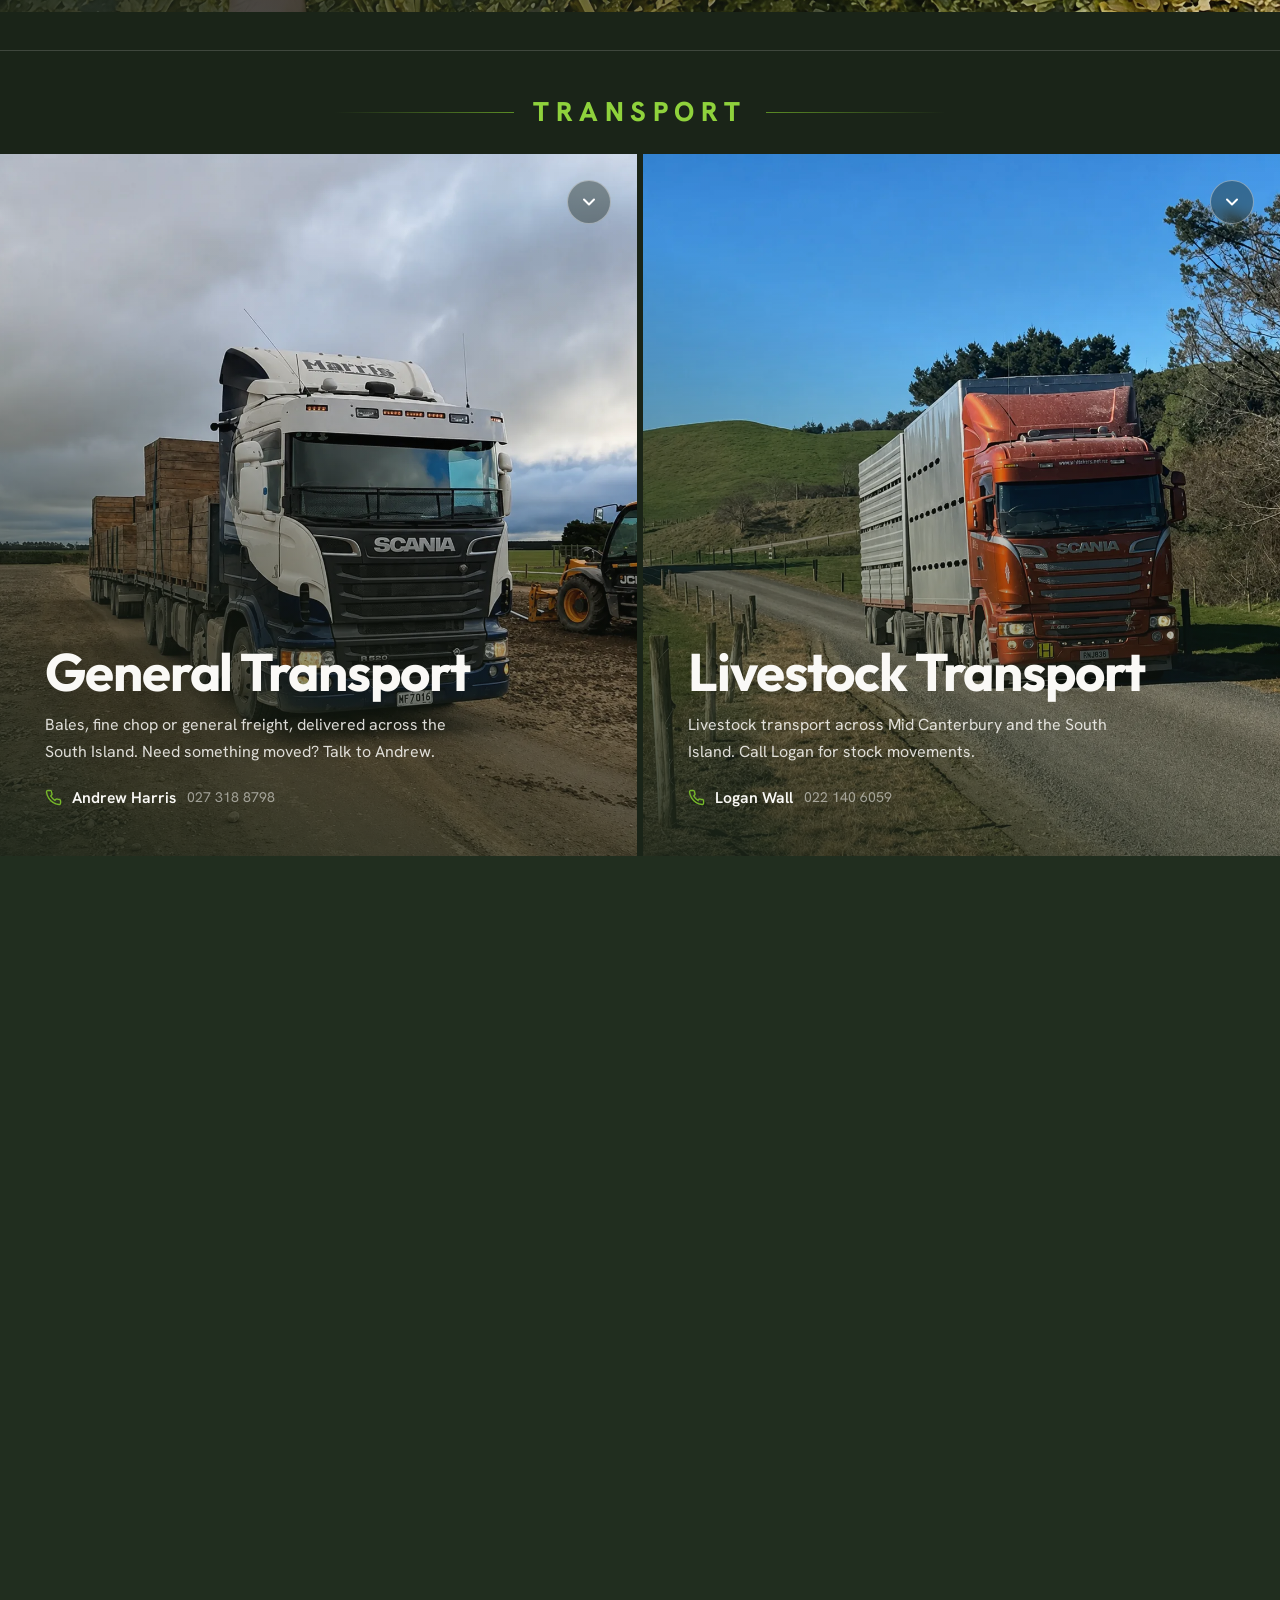
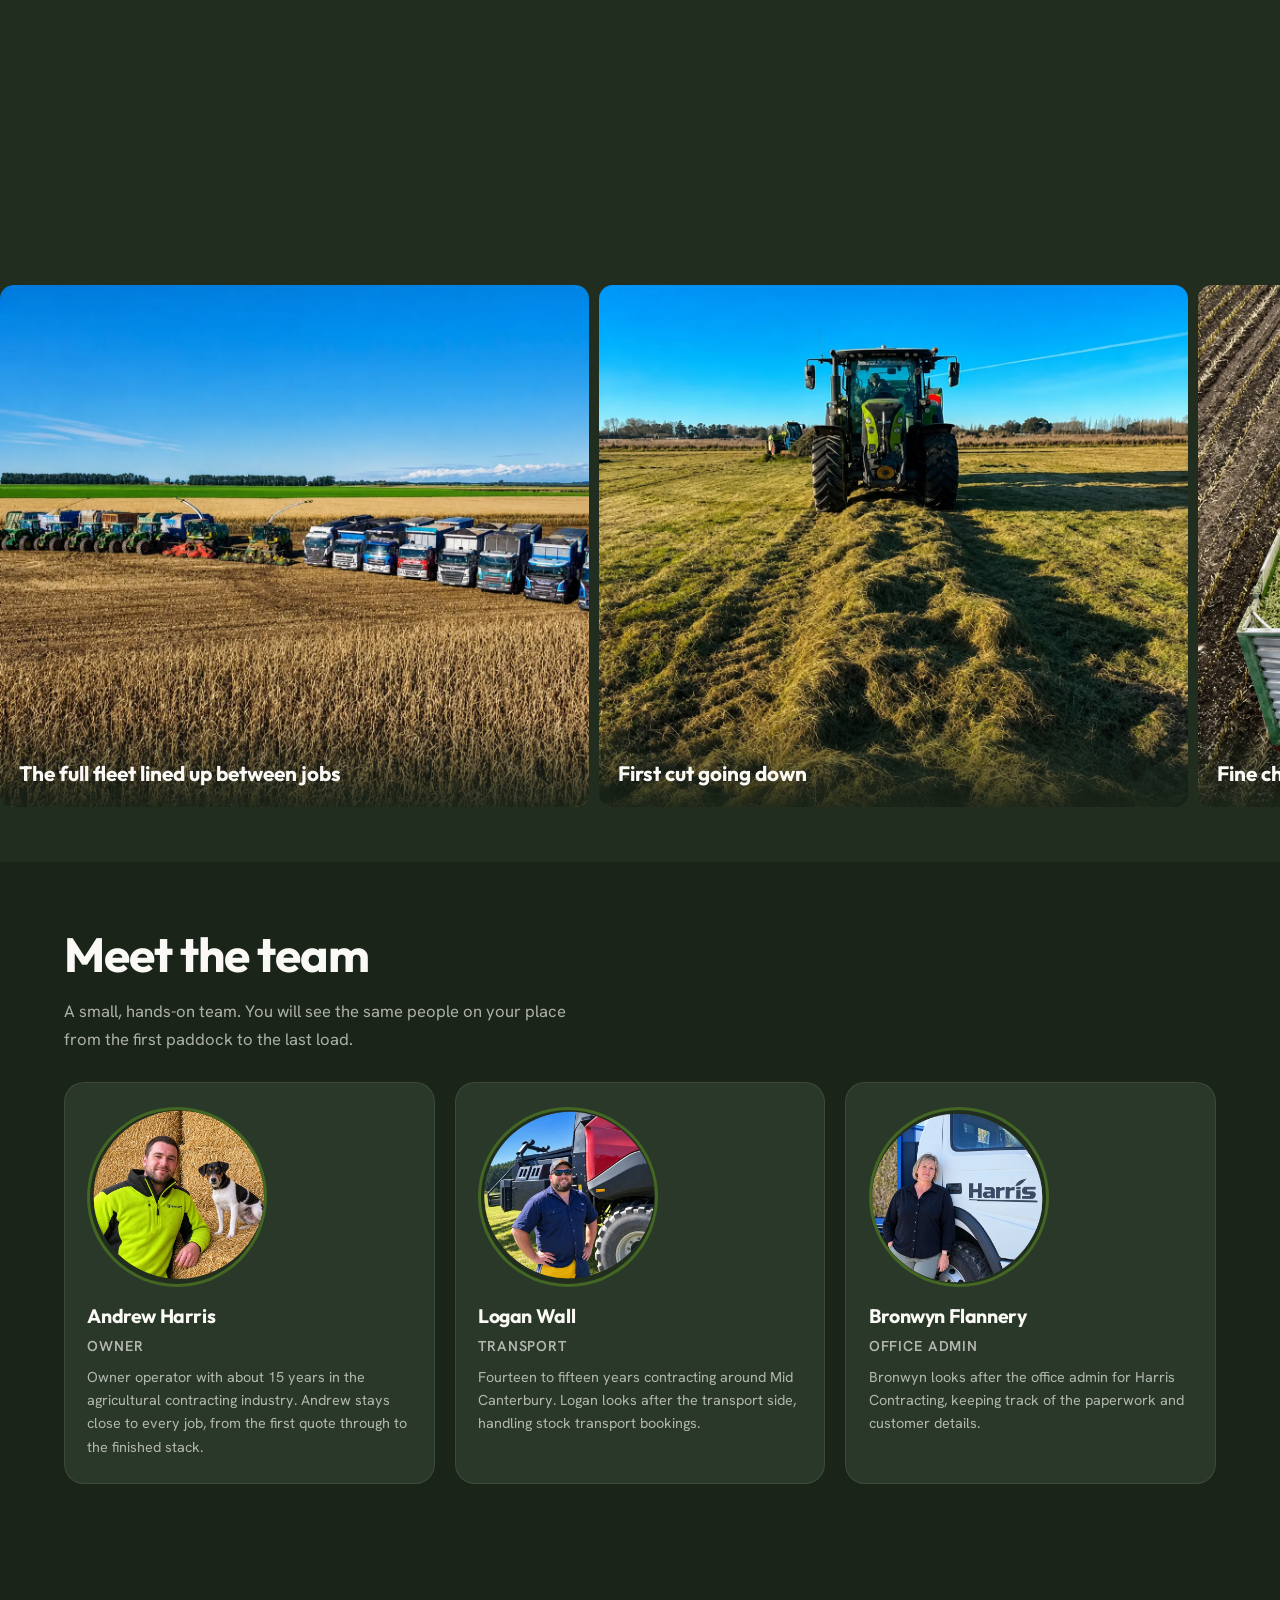
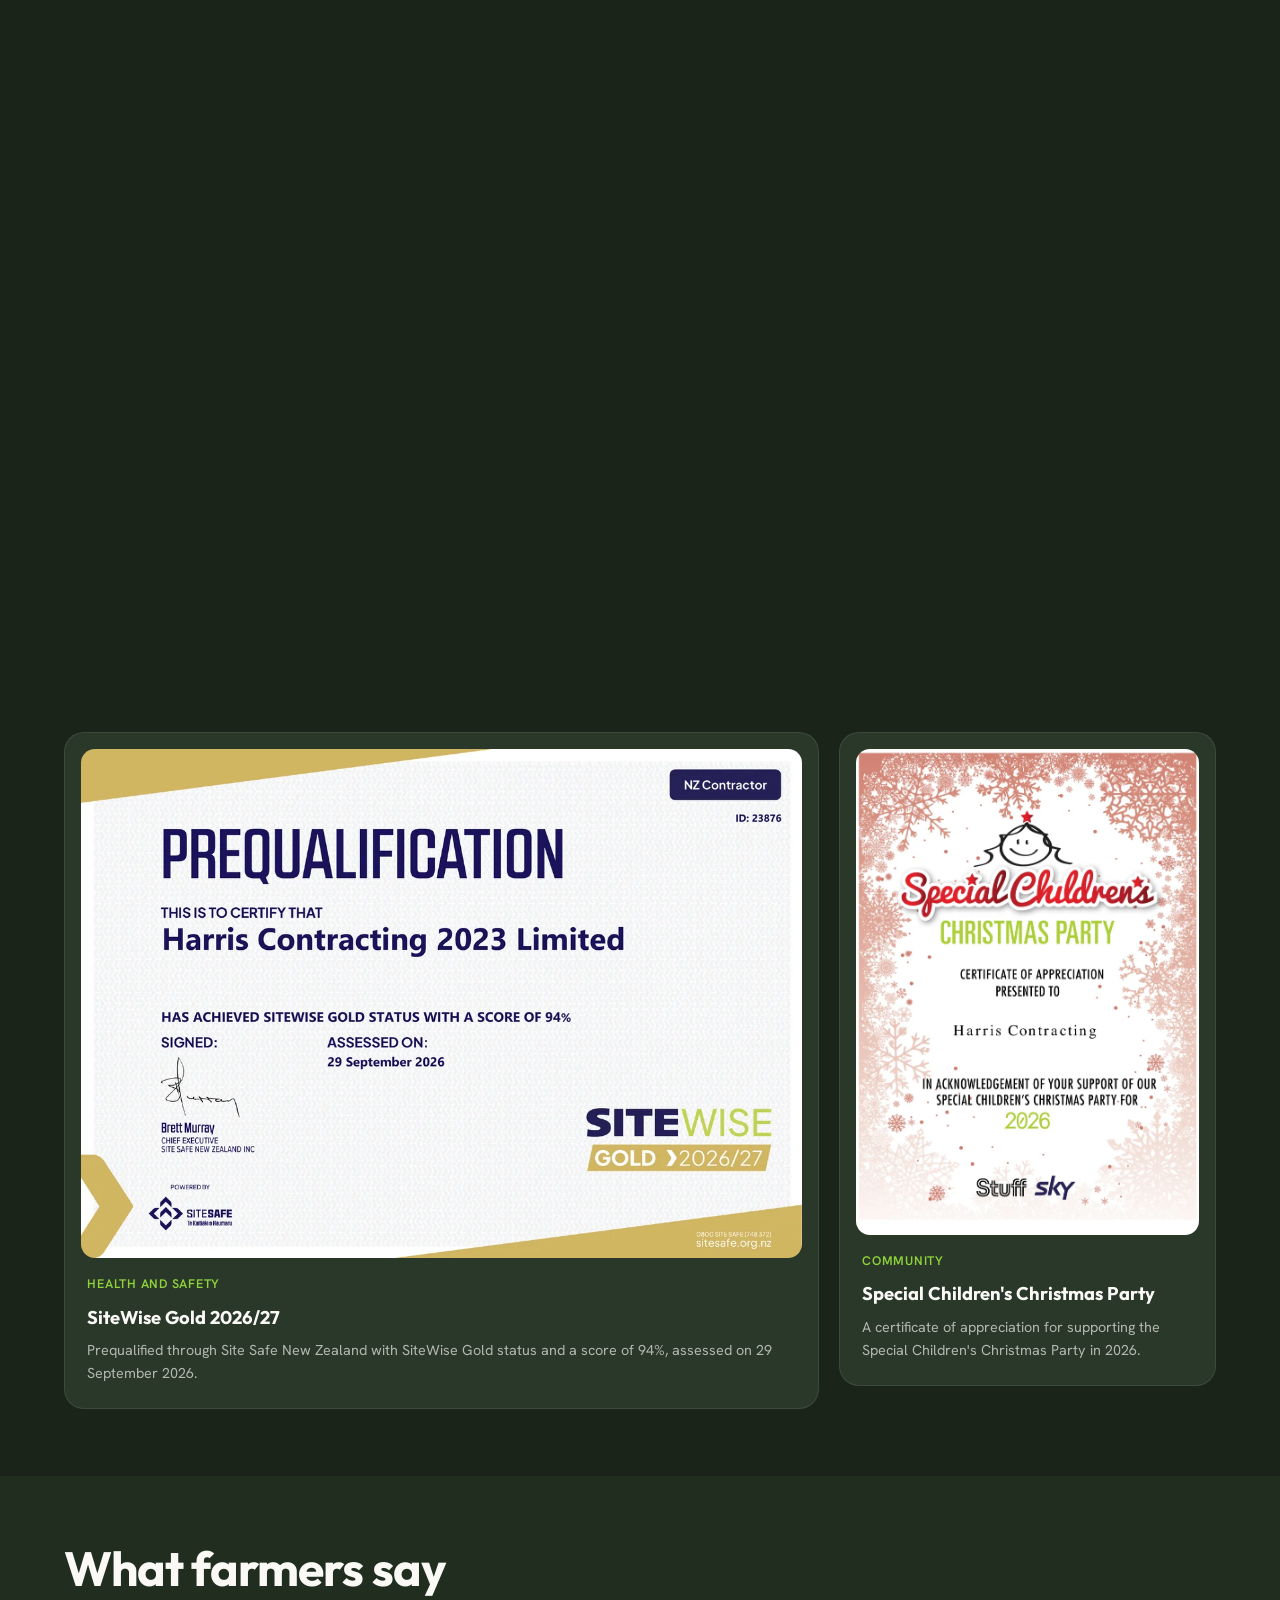
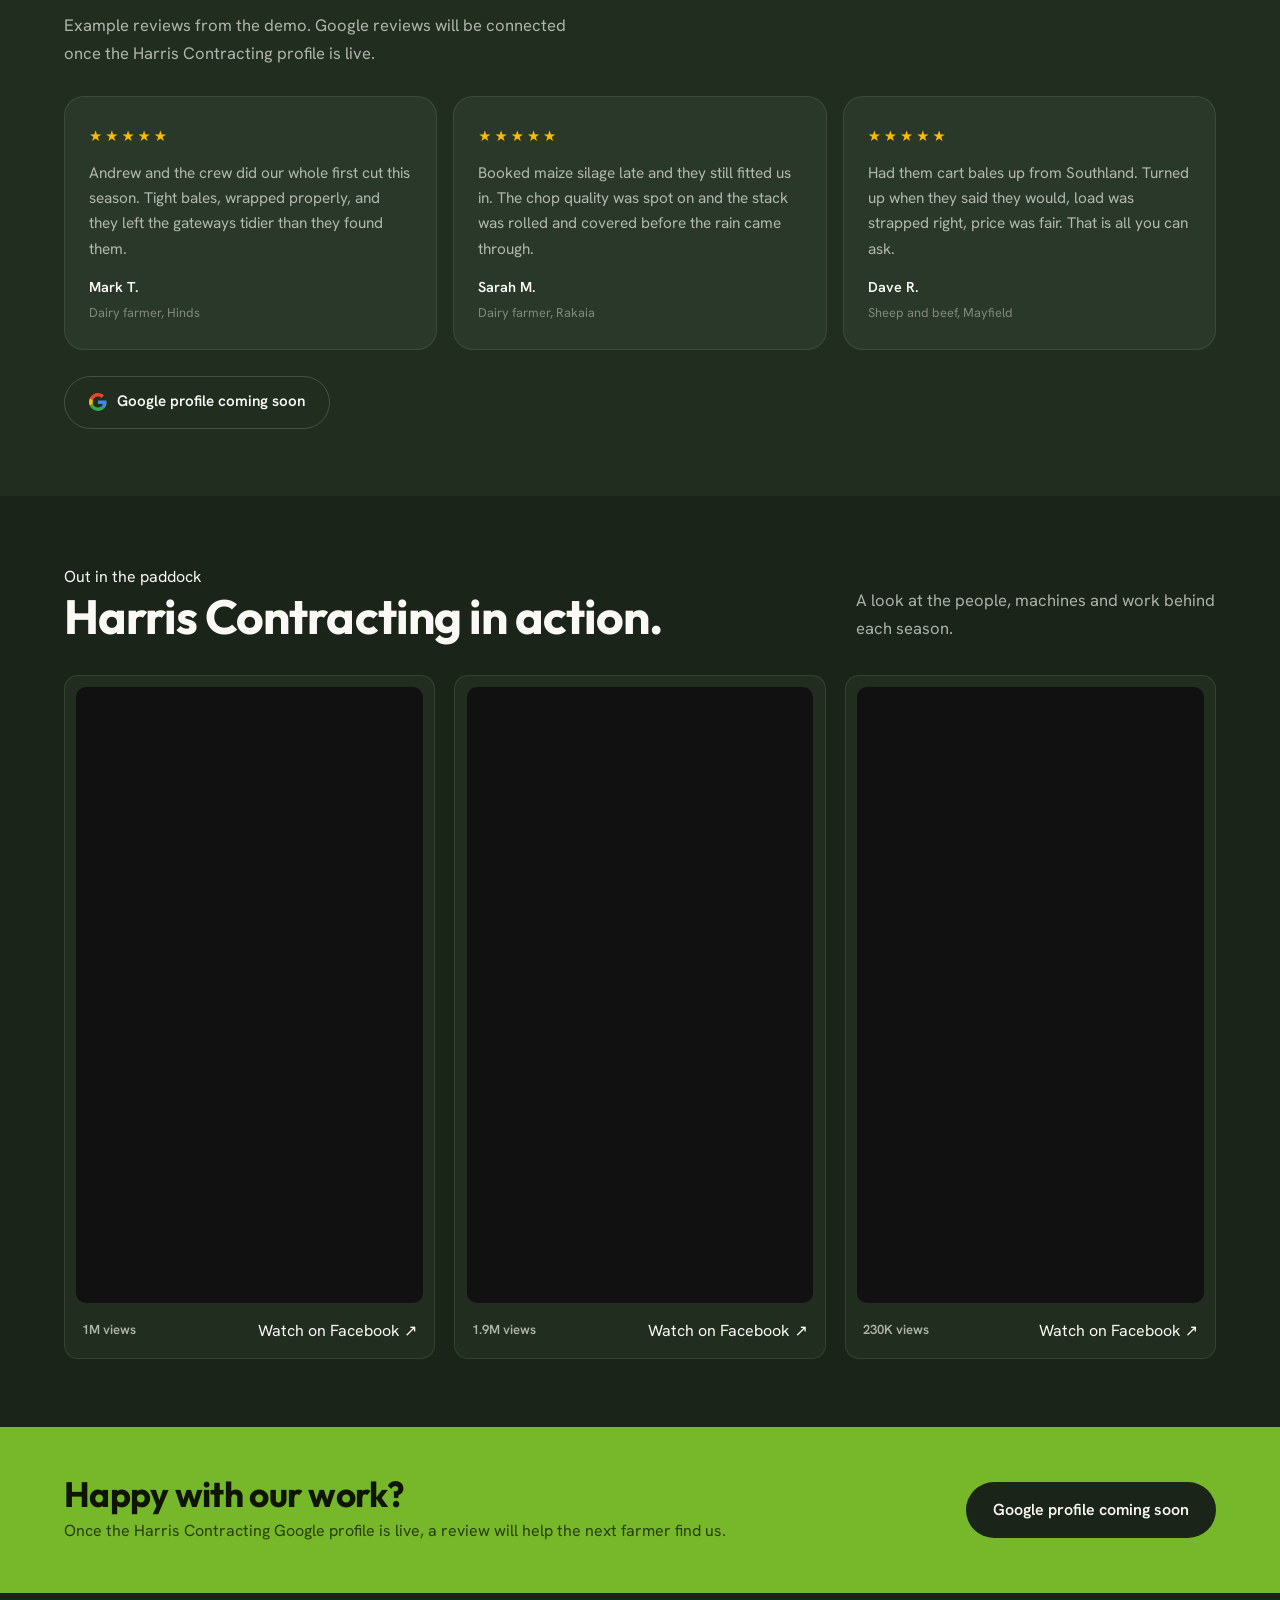
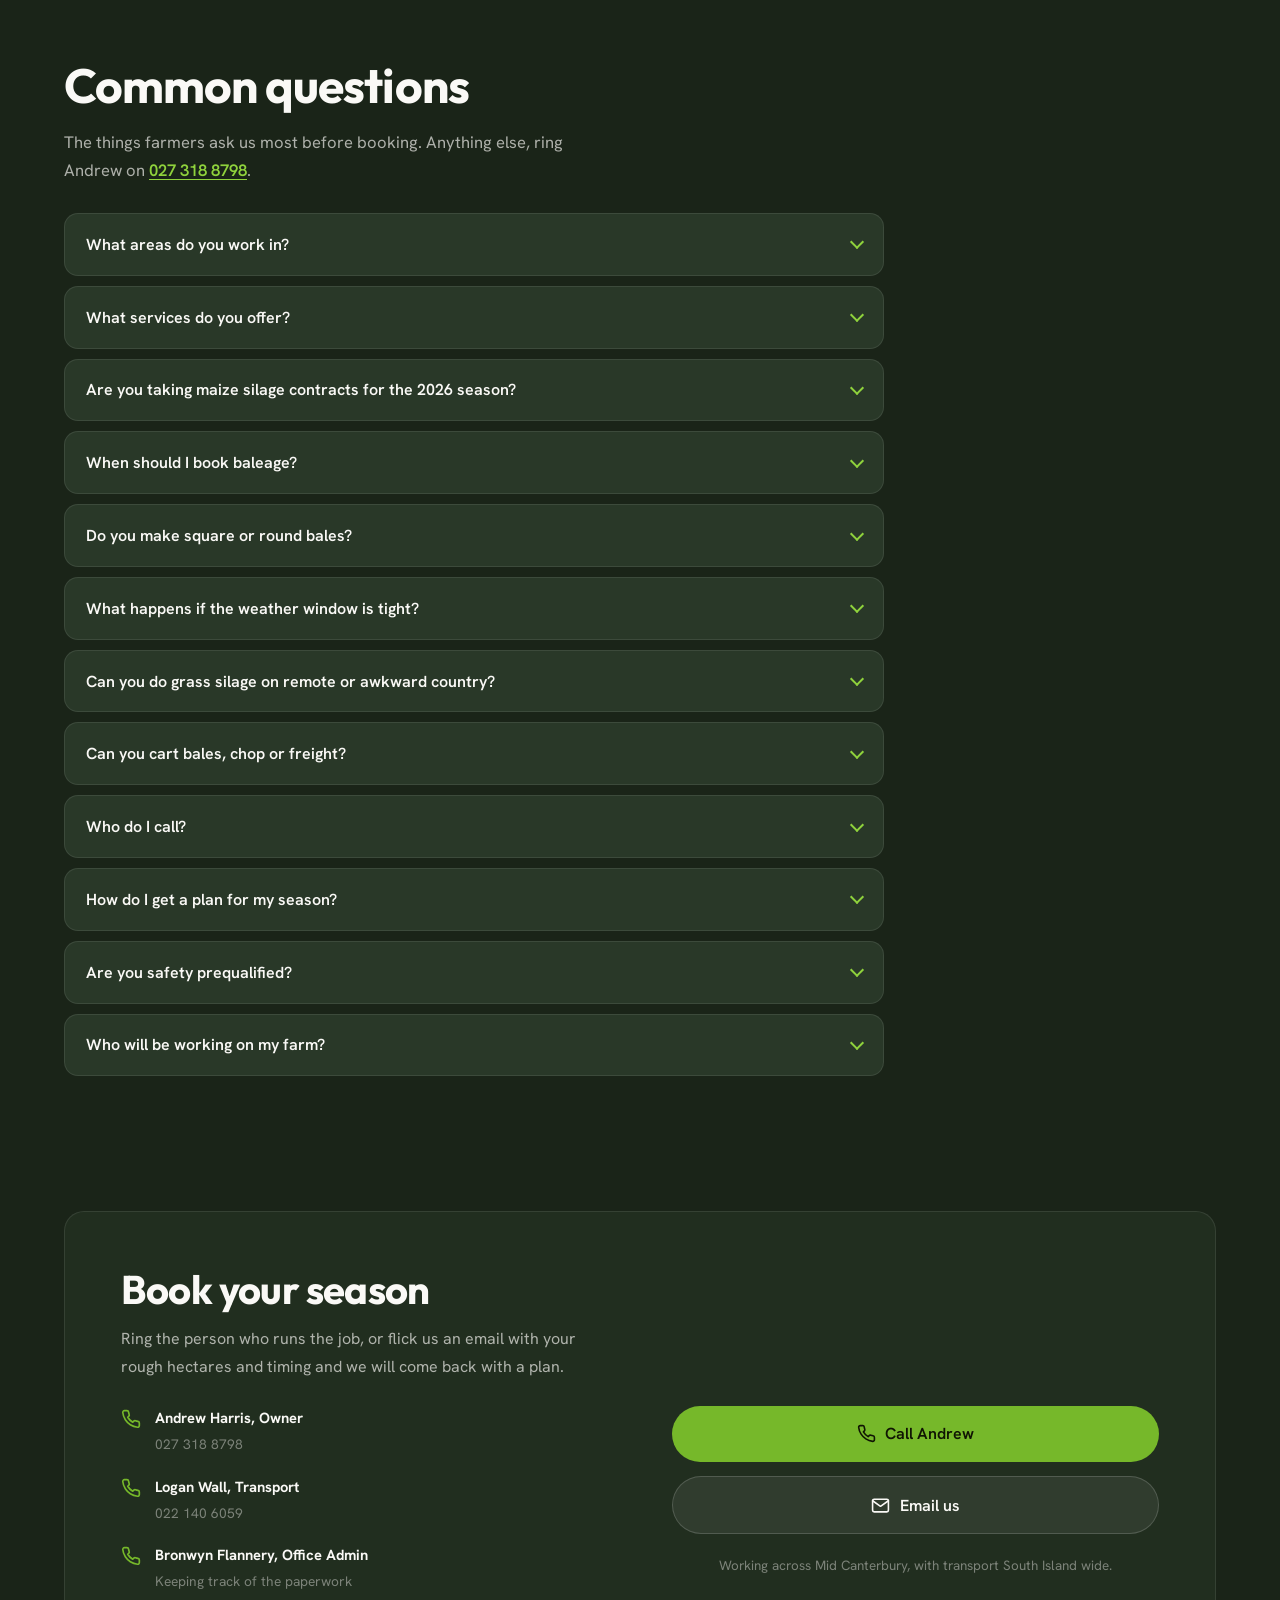
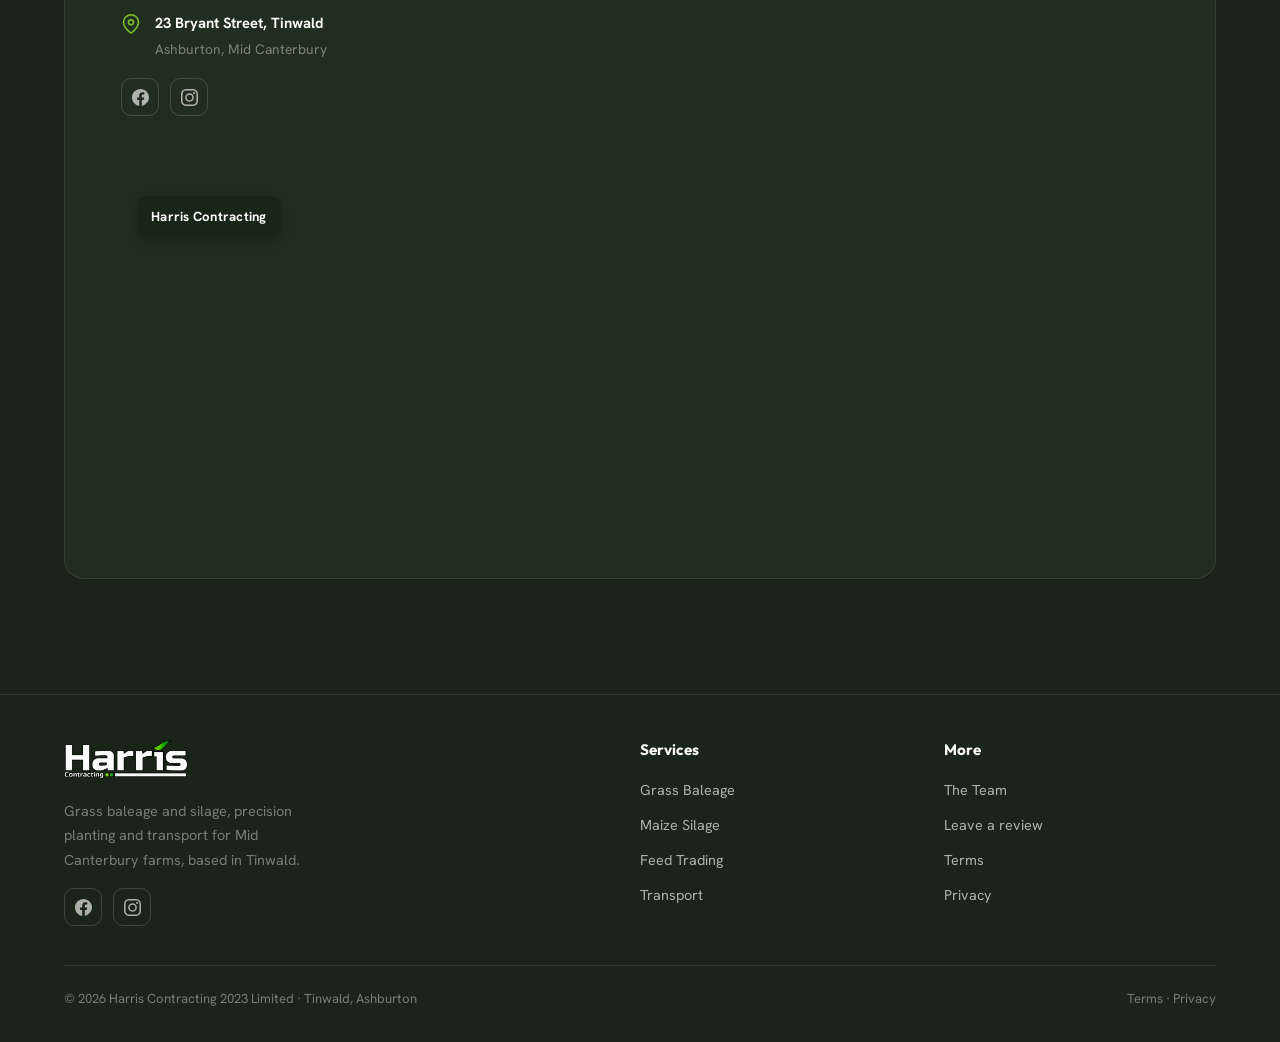
==== commit 868a4890: "Feed Trading: plain wording, drop the cartage claim Bronwyn asked to add feed trading (10 Nov). The " ====
--- a/index.html
+++ b/index.html
@@ -193,13 +193,13 @@
       <span class="svc-expand" aria-hidden="true"><svg viewBox="0 0 24 24" fill="none" stroke="currentColor" stroke-width="2.4" stroke-linecap="round" stroke-linejoin="round"><polyline points="6 9 12 15 18 9"/></svg></span>
       <div class="svc-panel-body">
         <h3>Feed Trading</h3>
-        <p>Feed bought and sold for Mid Canterbury farms. Short on feed, or have surplus to move? One call sorts it.</p>
-        <div class="svc-panel-more"><div class="svc-panel-more-inner">
-          <ul>
-            <li>Feed bought and sold through the season.</li>
-            <li>Our own trucks handle the cartage, so one call covers the feed and the delivery.</li>
-          </ul>
-          <p>Talk to Andrew about what you need, or what you have to move.</p>
+        <p>Feed bought and sold, whether you're short or have some to spare.</p>
+        <div class="svc-panel-more"><div class="svc-panel-more-inner">
+          <ul>
+            <li>Short on feed? Talk to us about buying some.</li>
+            <li>Got surplus? Talk to us about selling it.</li>
+          </ul>
+          <p>Give Andrew a call about what you need, or what you have to sell.</p>
         </div></div>
         <div class="svc-contacts"><a href="tel:+64273188798"><svg viewBox="0 0 24 24"><path d="M22 16.92v3a2 2 0 0 1-2.18 2 19.79 19.79 0 0 1-8.63-3.07 19.5 19.5 0 0 1-6-6 19.79 19.79 0 0 1-3.07-8.67A2 2 0 0 1 4.11 2h3a2 2 0 0 1 2 1.72 12.84 12.84 0 0 0 .7 2.81 2 2 0 0 1-.45 2.11L8.09 9.91a16 16 0 0 0 6 6l1.27-1.27a2 2 0 0 1 2.11-.45 12.84 12.84 0 0 0 2.81.7A2 2 0 0 1 22 16.92z"/></svg>Andrew Harris <span>027 318 8798</span></a></div>
       </div>
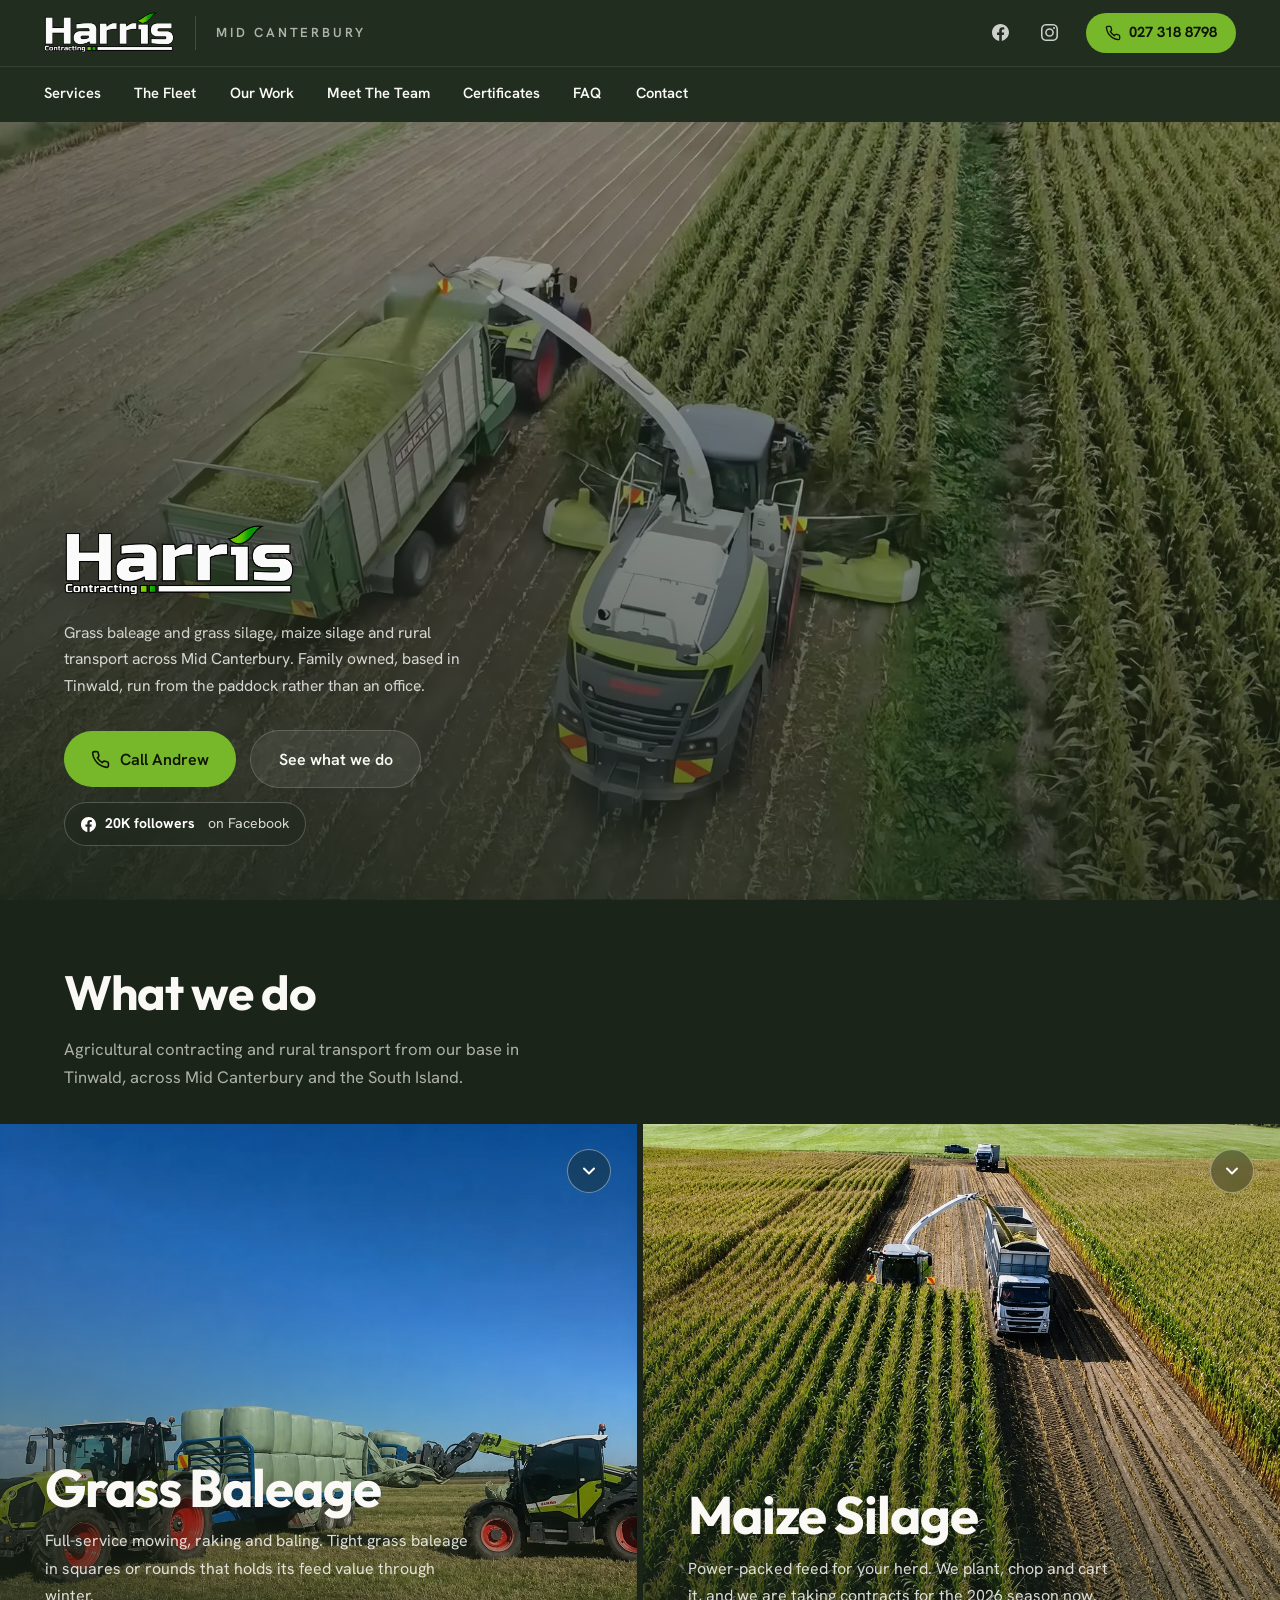
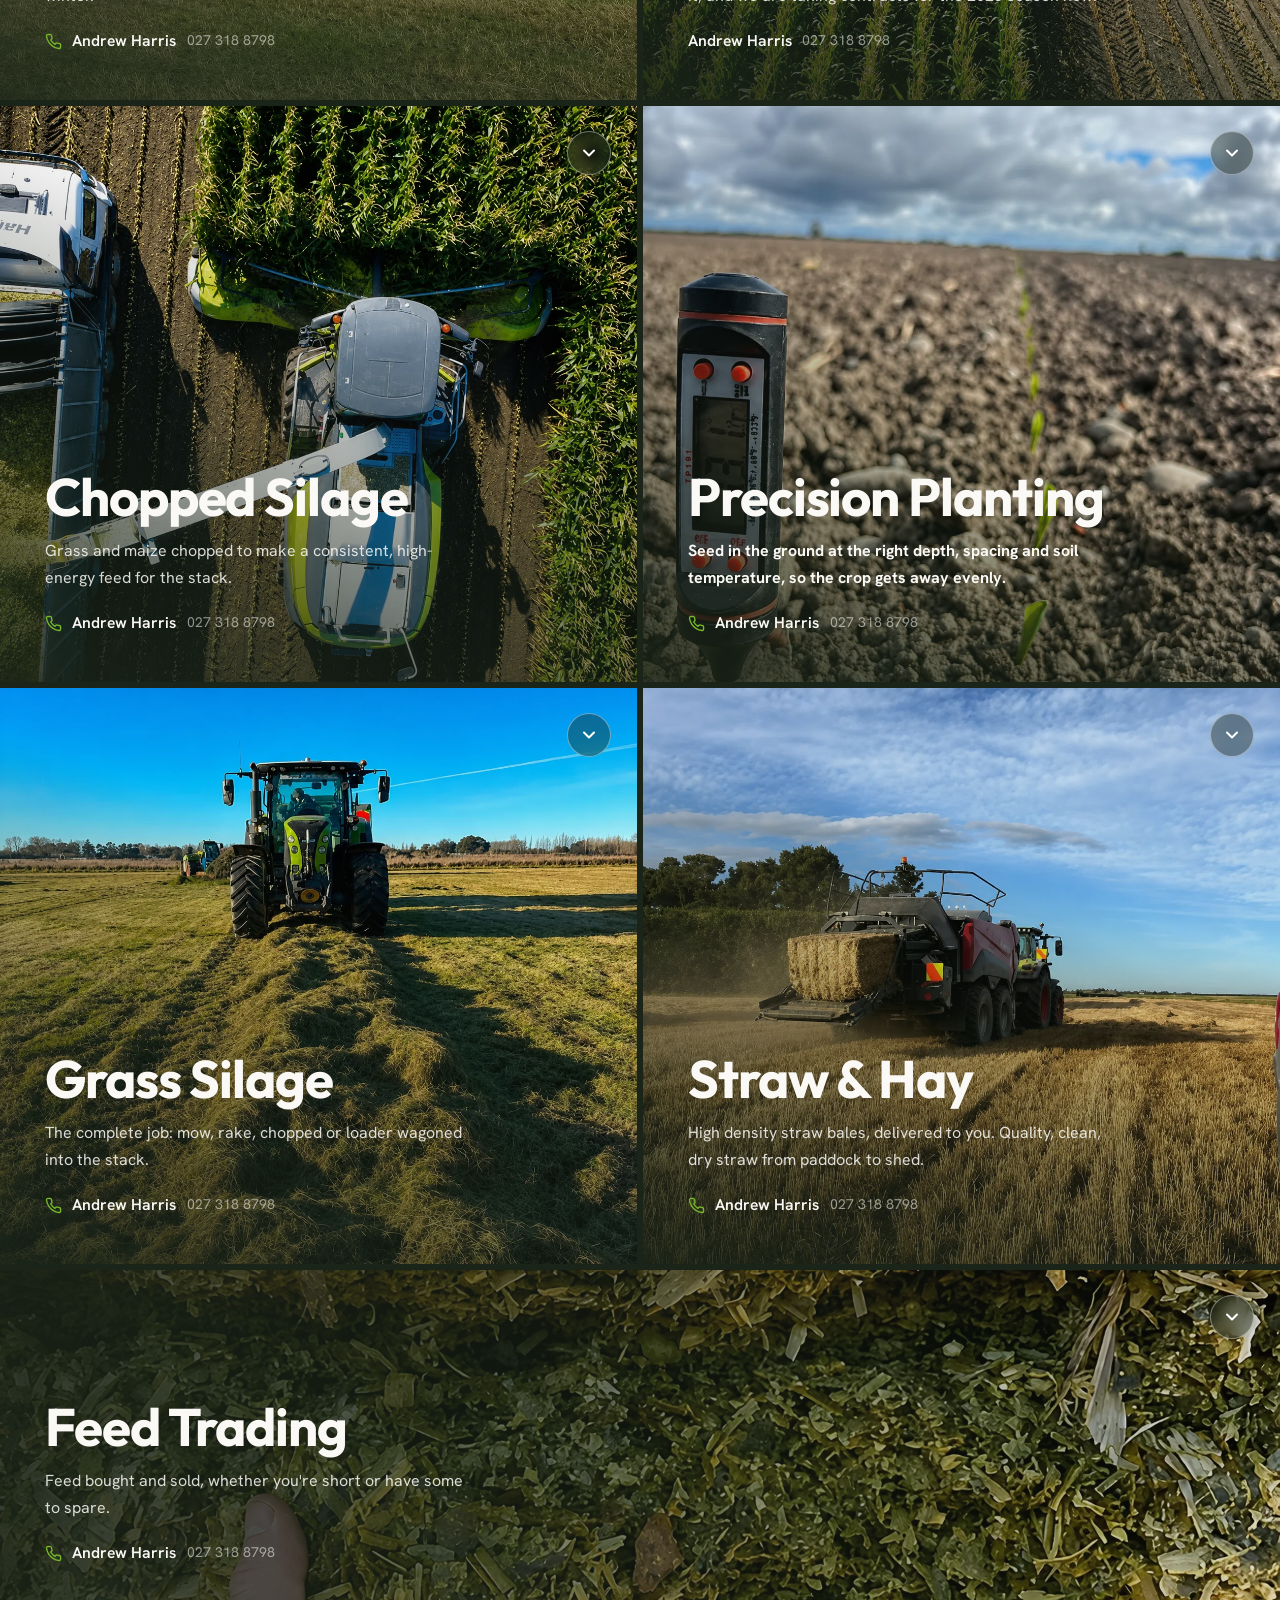
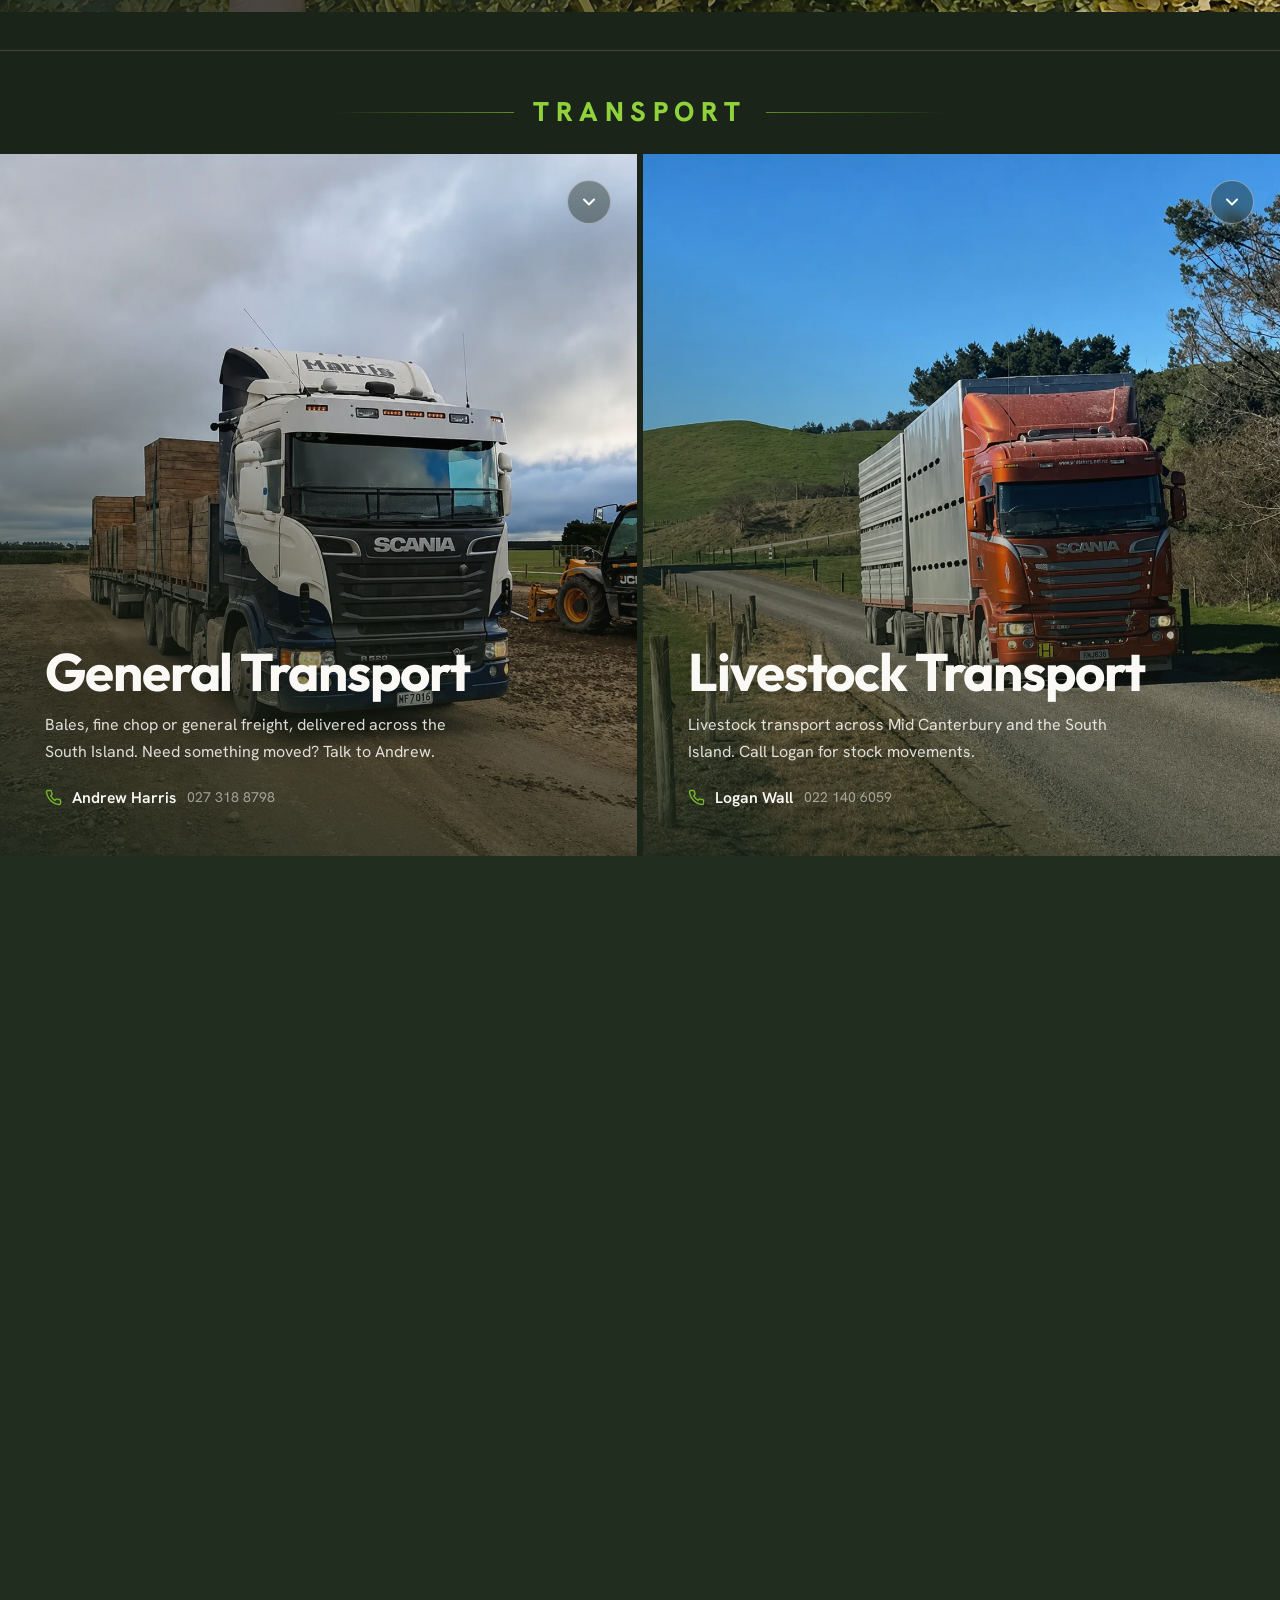
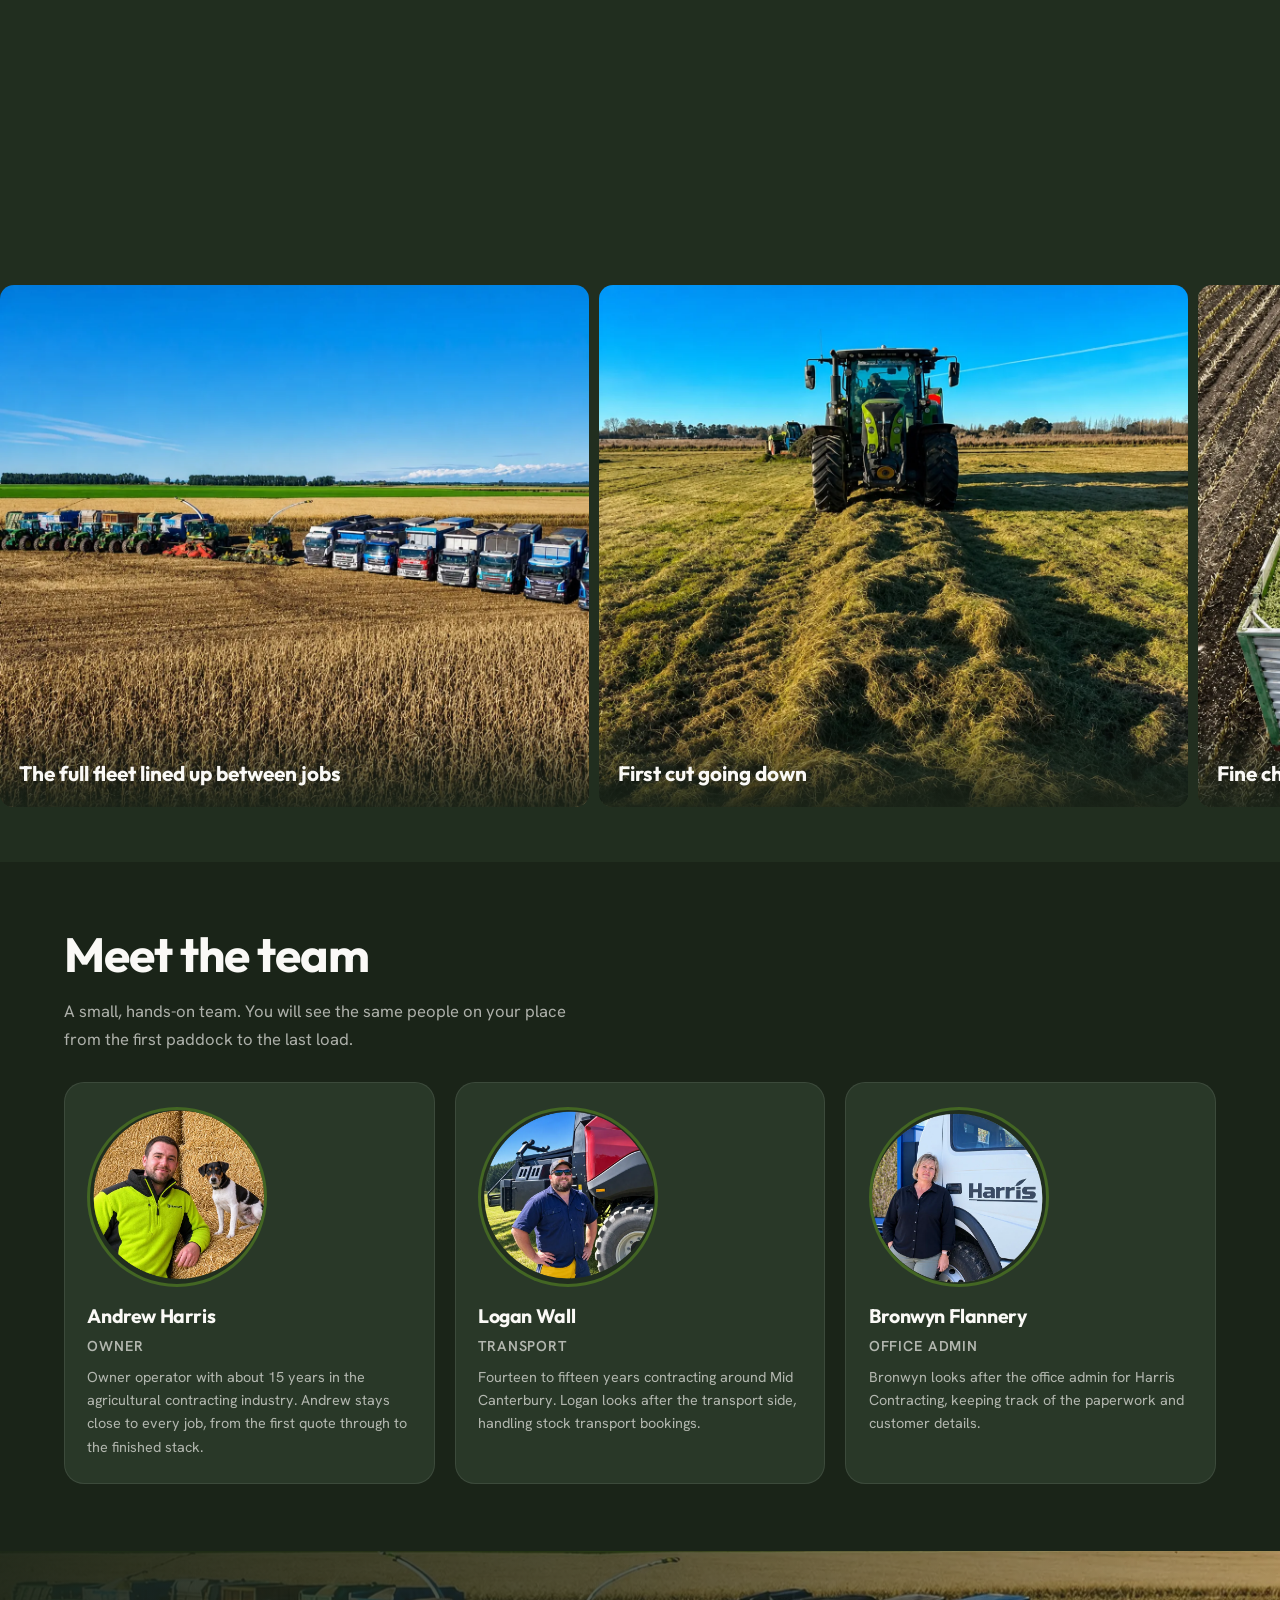
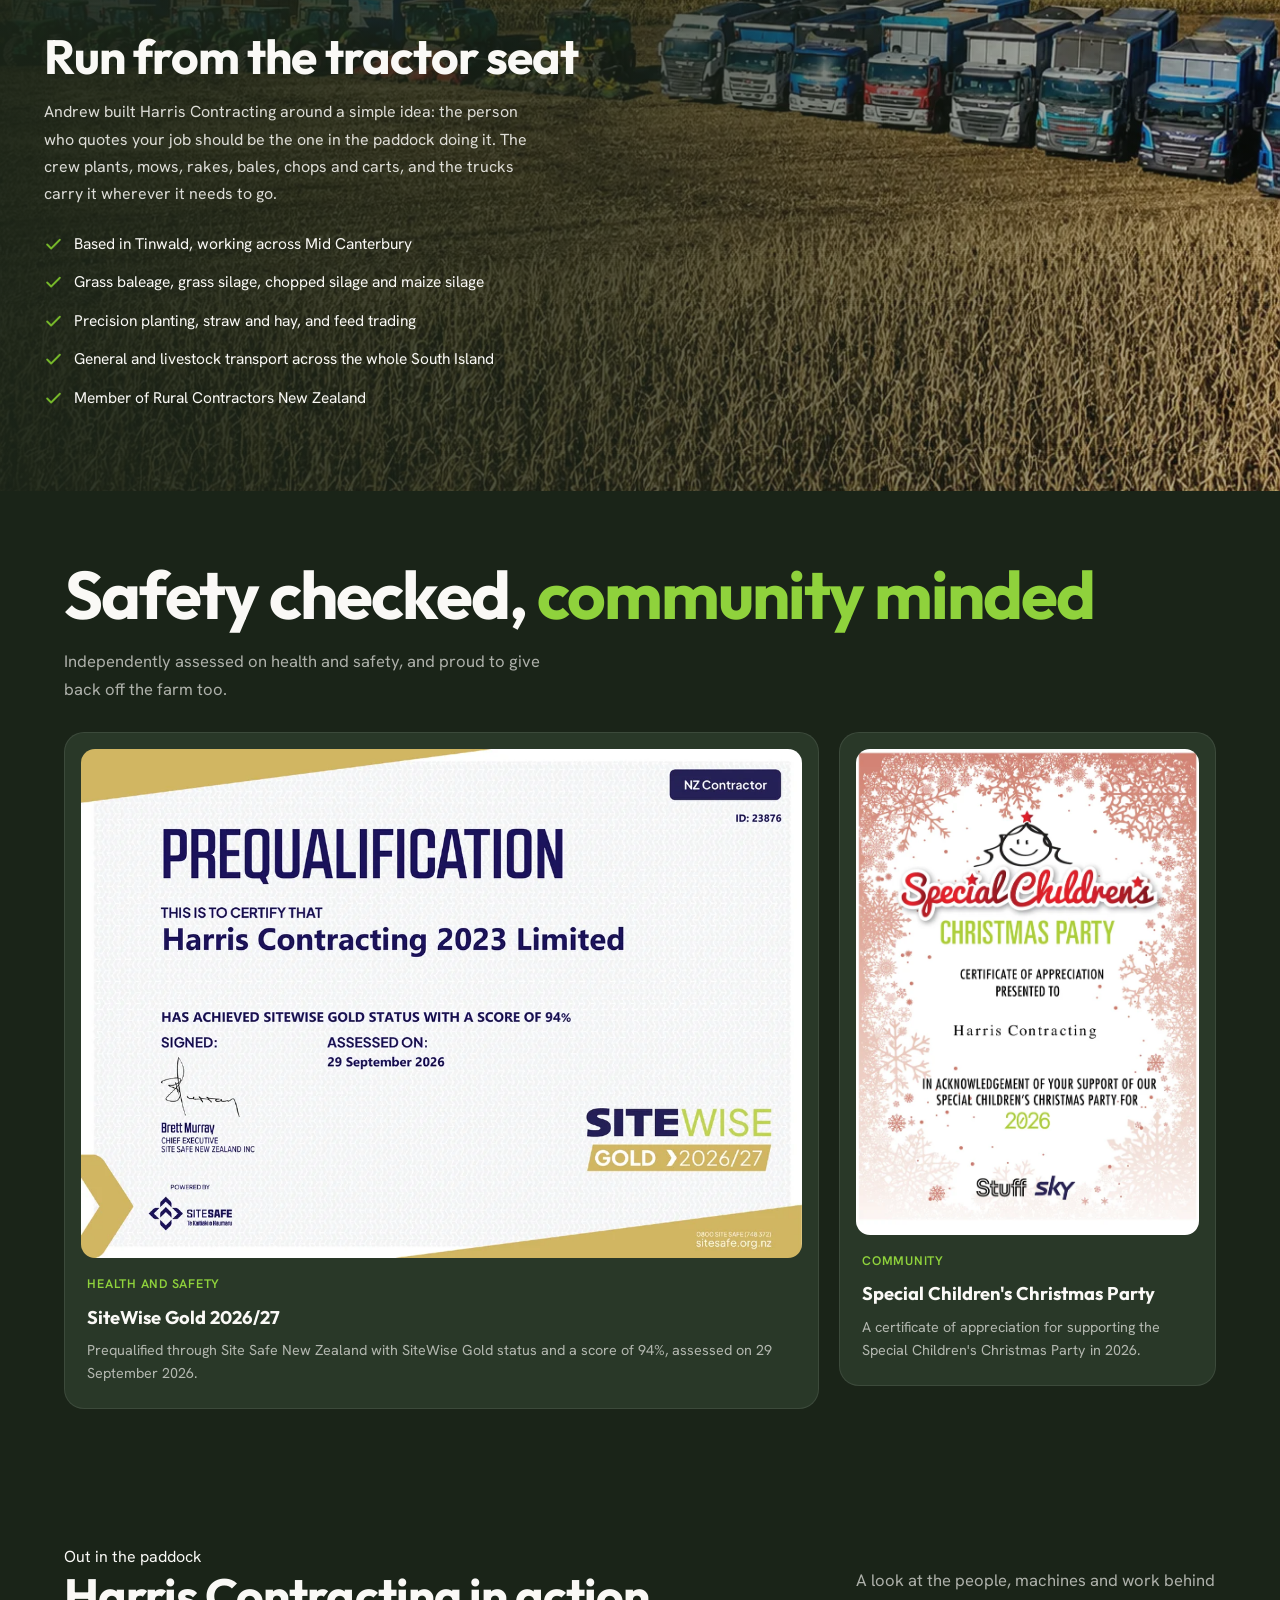
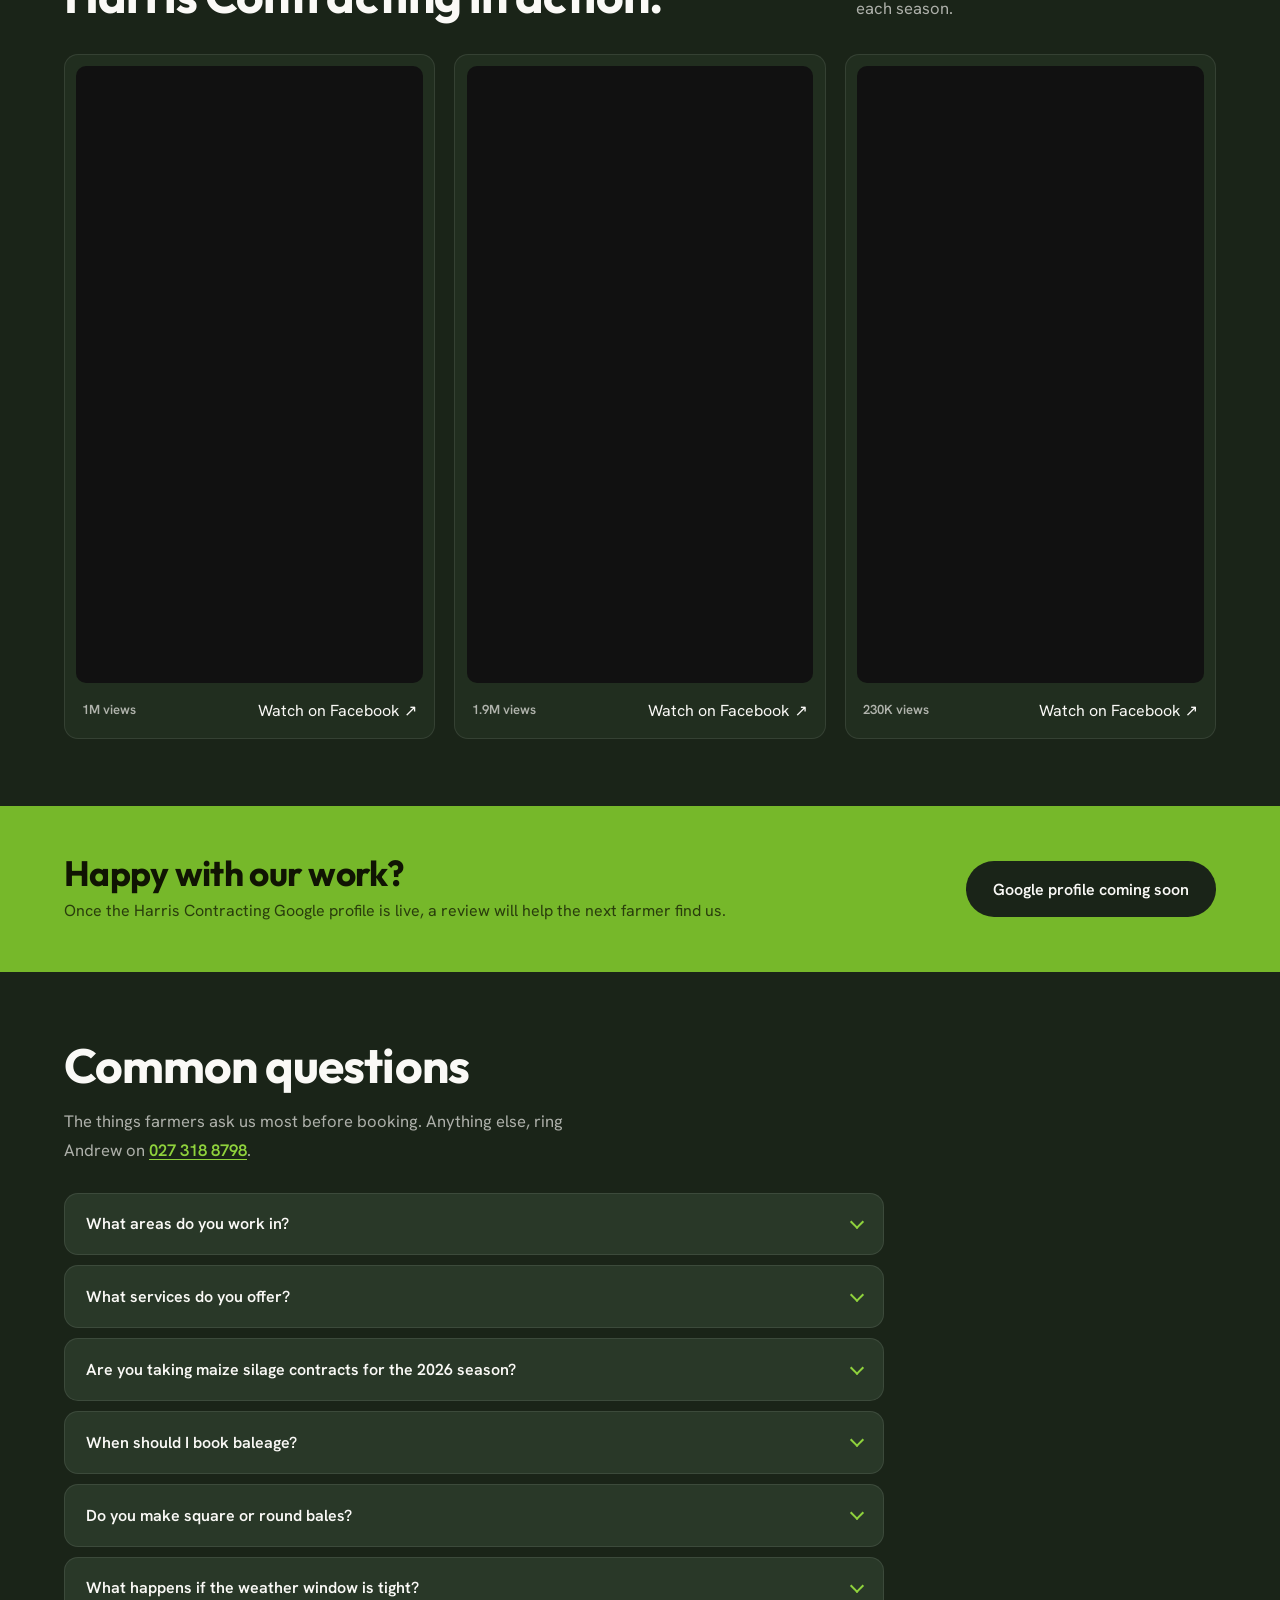
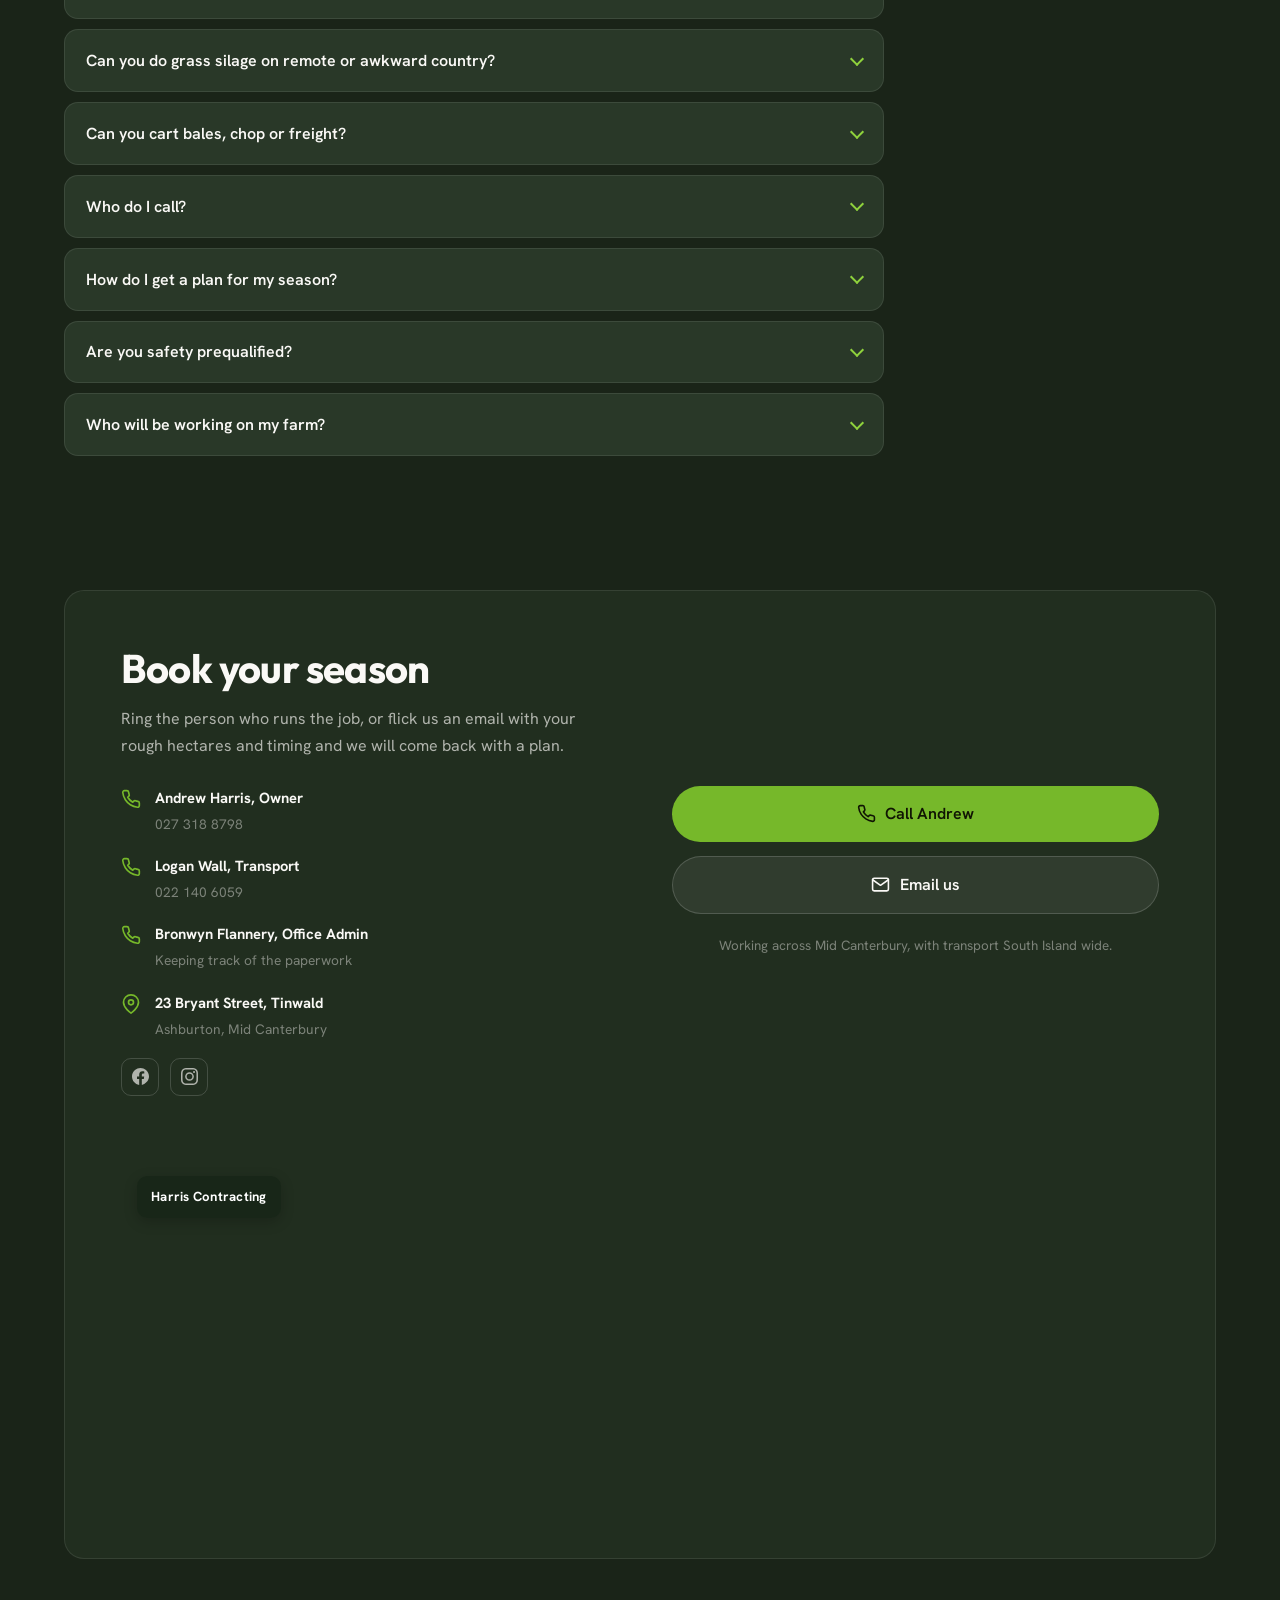
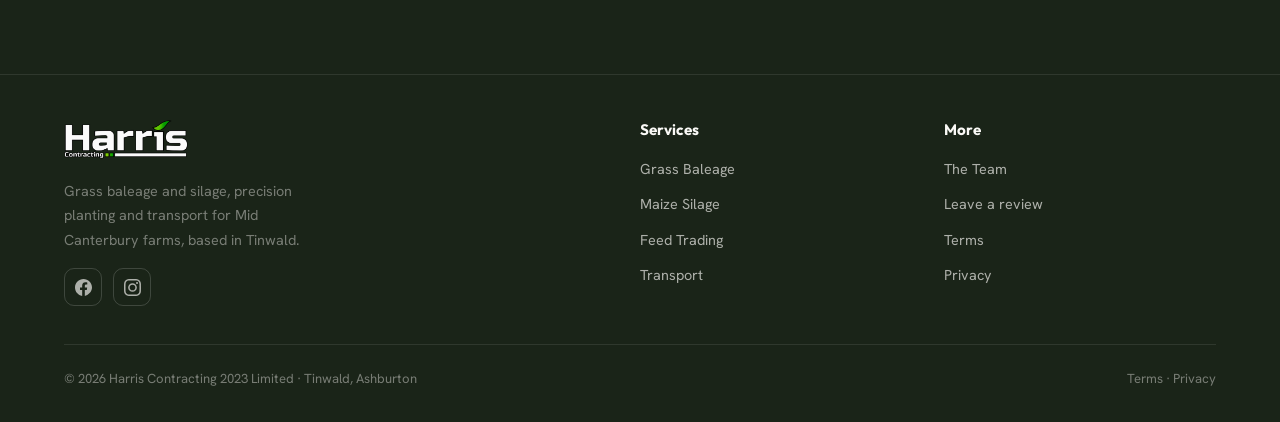
==== commit 889c74e9: "Remove the example reviews The Reviews section, the rotating review chip in the hero and the Reviews" ====
--- a/index.html
+++ b/index.html
@@ -51,7 +51,6 @@
       <a href="#work">Our Work</a>
       <a href="#team">Meet The Team</a>
       <a href="#certificates">Certificates</a>
-      <a href="#reviews">Reviews</a>
       <a href="#faq">FAQ</a>
       <a href="#contact">Contact</a>
     </div>
@@ -63,7 +62,6 @@
   <a href="#work">Our Work</a>
   <a href="#team">The Team</a>
   <a href="#certificates">Certificates</a>
-  <a href="#reviews">Reviews</a>
   <a href="#faq">FAQ</a>
   <a href="#contact">Contact</a>
 </div>
@@ -87,7 +85,6 @@
       </a>
       <a class="btn btn--ghost" href="#services">See what we do</a>
     </div>
-    <div class="hero-review" id="hero-review" aria-label="Customer reviews"></div>
     <a class="hero-fb" href="https://www.facebook.com/p/Harris-Contracting-61550772099965/" target="_blank" rel="noopener"><svg viewBox="0 0 24 24"><path d="M24 12.07C24 5.41 18.63 0 12 0S0 5.4 0 12.07C0 18.1 4.39 23.1 10.13 24v-8.44H7.08v-3.49h3.04V9.41c0-3.02 1.8-4.7 4.54-4.7 1.31 0 2.68.24 2.68.24v2.97h-1.5c-1.5 0-1.96.93-1.96 1.89v2.26h3.32l-.53 3.49h-2.8V24C18.34 23.1 24 18.1 24 12.07z"/></svg><strong>20K followers</strong>&nbsp;on Facebook</a>
   </div>
 </section>
@@ -346,37 +343,6 @@
         <figcaption><span class="team-role">Community</span><strong>Special Children's Christmas Party</strong><p>A certificate of appreciation for supporting the Special Children's Christmas Party in 2026.</p></figcaption>
       </figure>
     </div>
-  </div>
-</section>
-
-<!-- Reviews -->
-<section class="section section--bone" id="reviews">
-  <div class="container">
-    <div class="reveal">
-      <h2>What farmers say</h2>
-      <p class="lede">Example reviews from the demo. Google reviews will be connected once the Harris Contracting profile is live.</p>
-    </div>
-    <div class="reviews-grid reveal">
-      <article class="review-card">
-        <div class="review-stars" aria-label="5 stars">&#9733;&#9733;&#9733;&#9733;&#9733;</div>
-        <blockquote>Andrew and the crew did our whole first cut this season. Tight bales, wrapped properly, and they left the gateways tidier than they found them.</blockquote>
-        <cite>Mark T. <span>Dairy farmer, Hinds</span></cite>
-      </article>
-      <article class="review-card">
-        <div class="review-stars" aria-label="5 stars">&#9733;&#9733;&#9733;&#9733;&#9733;</div>
-        <blockquote>Booked maize silage late and they still fitted us in. The chop quality was spot on and the stack was rolled and covered before the rain came through.</blockquote>
-        <cite>Sarah M. <span>Dairy farmer, Rakaia</span></cite>
-      </article>
-      <article class="review-card">
-        <div class="review-stars" aria-label="5 stars">&#9733;&#9733;&#9733;&#9733;&#9733;</div>
-        <blockquote>Had them cart bales up from Southland. Turned up when they said they would, load was strapped right, price was fair. That is all you can ask.</blockquote>
-        <cite>Dave R. <span>Sheep and beef, Mayfield</span></cite>
-      </article>
-    </div>
-    <a class="gbtn reveal" href="#contact">
-      <svg class="g-mark" viewBox="0 0 48 48" aria-hidden="true"><path fill="#EA4335" d="M24 9.5c3.54 0 6.71 1.22 9.21 3.6l6.85-6.85C35.9 2.38 30.47 0 24 0 14.62 0 6.51 5.38 2.56 13.22l7.98 6.19C12.43 13.72 17.74 9.5 24 9.5z"/><path fill="#4285F4" d="M46.98 24.55c0-1.57-.15-3.09-.38-4.55H24v9.02h12.94c-.58 2.96-2.26 5.48-4.78 7.18l7.73 6c4.51-4.18 7.09-10.36 7.09-17.65z"/><path fill="#FBBC05" d="M10.53 28.59c-.48-1.45-.76-2.99-.76-4.59s.27-3.14.76-4.59l-7.98-6.19C.92 16.46 0 20.12 0 24c0 3.88.92 7.54 2.56 10.78l7.97-6.19z"/><path fill="#34A853" d="M24 48c6.48 0 11.93-2.13 15.89-5.81l-7.73-6c-2.15 1.45-4.92 2.3-8.16 2.3-6.26 0-11.57-4.22-13.47-9.91l-7.98 6.19C6.51 42.62 14.62 48 24 48z"/></svg>
-      Google profile coming soon
-    </a>
   </div>
 </section>
 
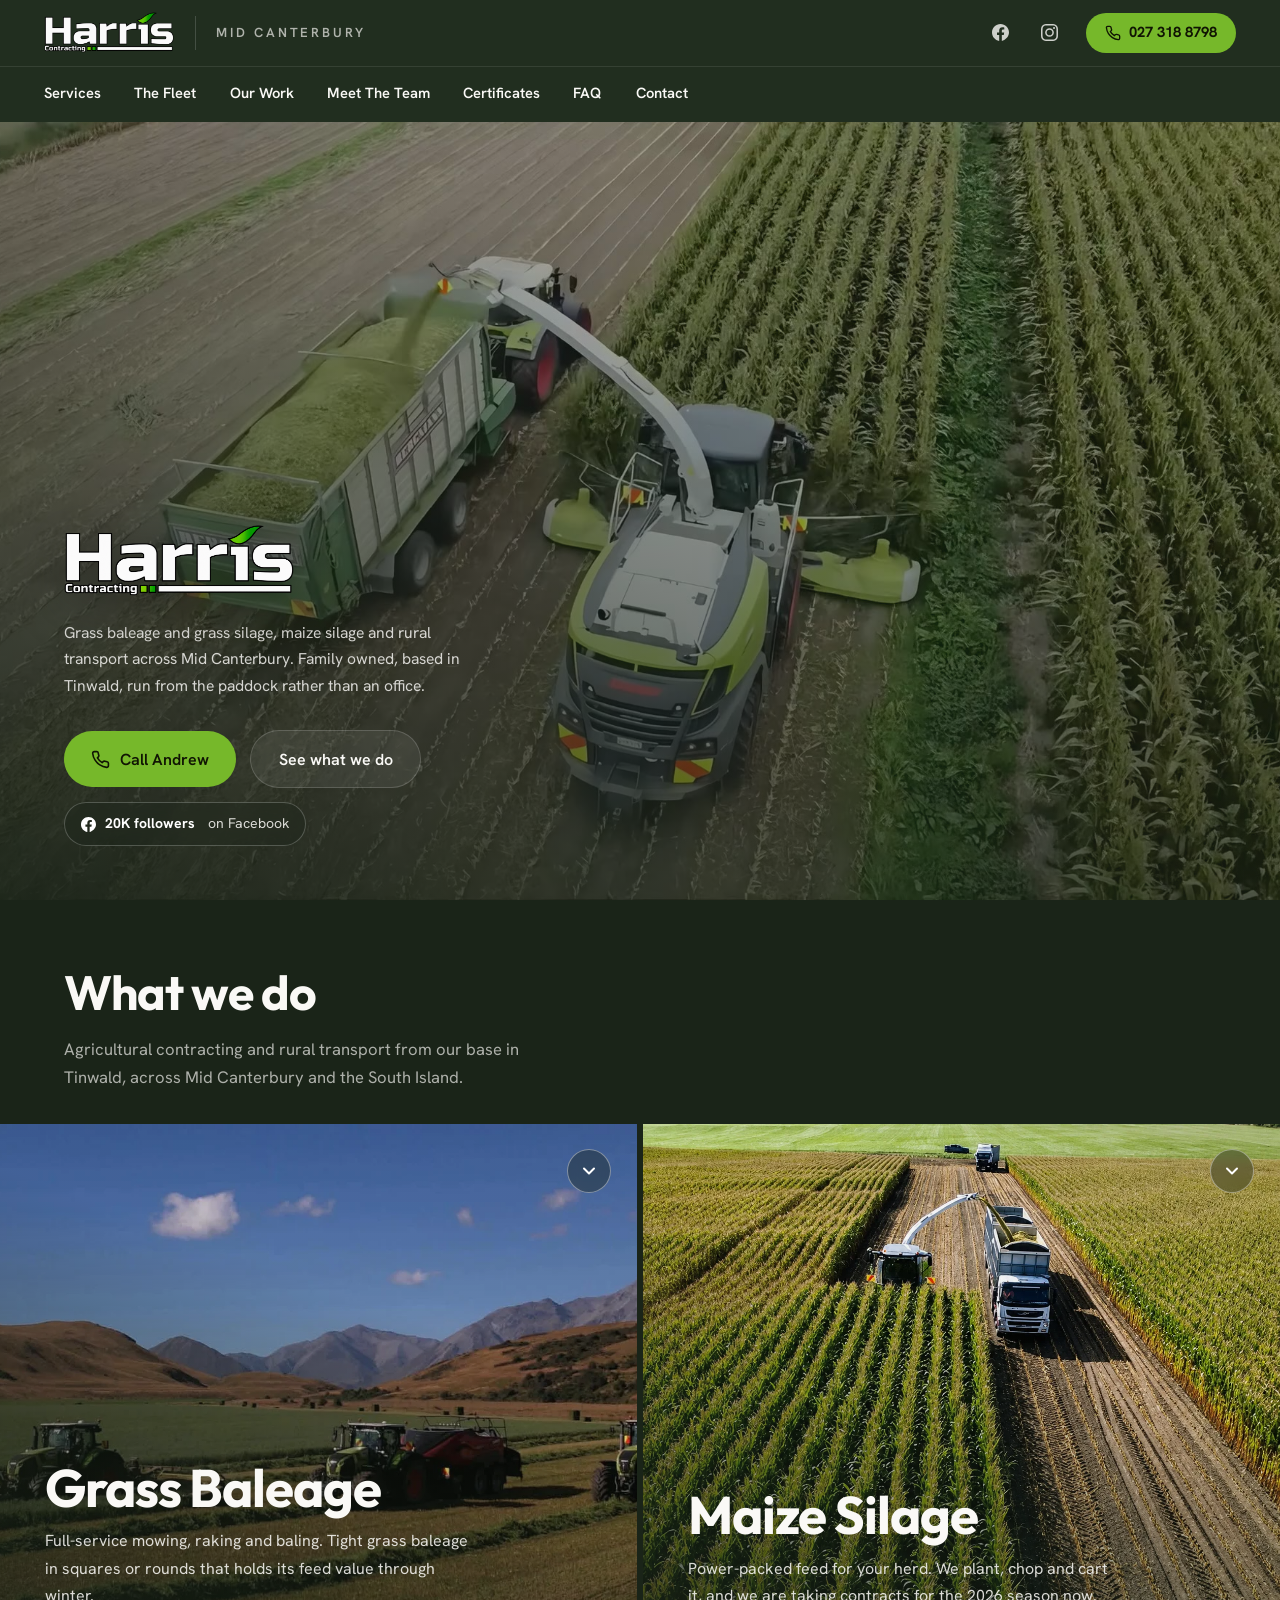
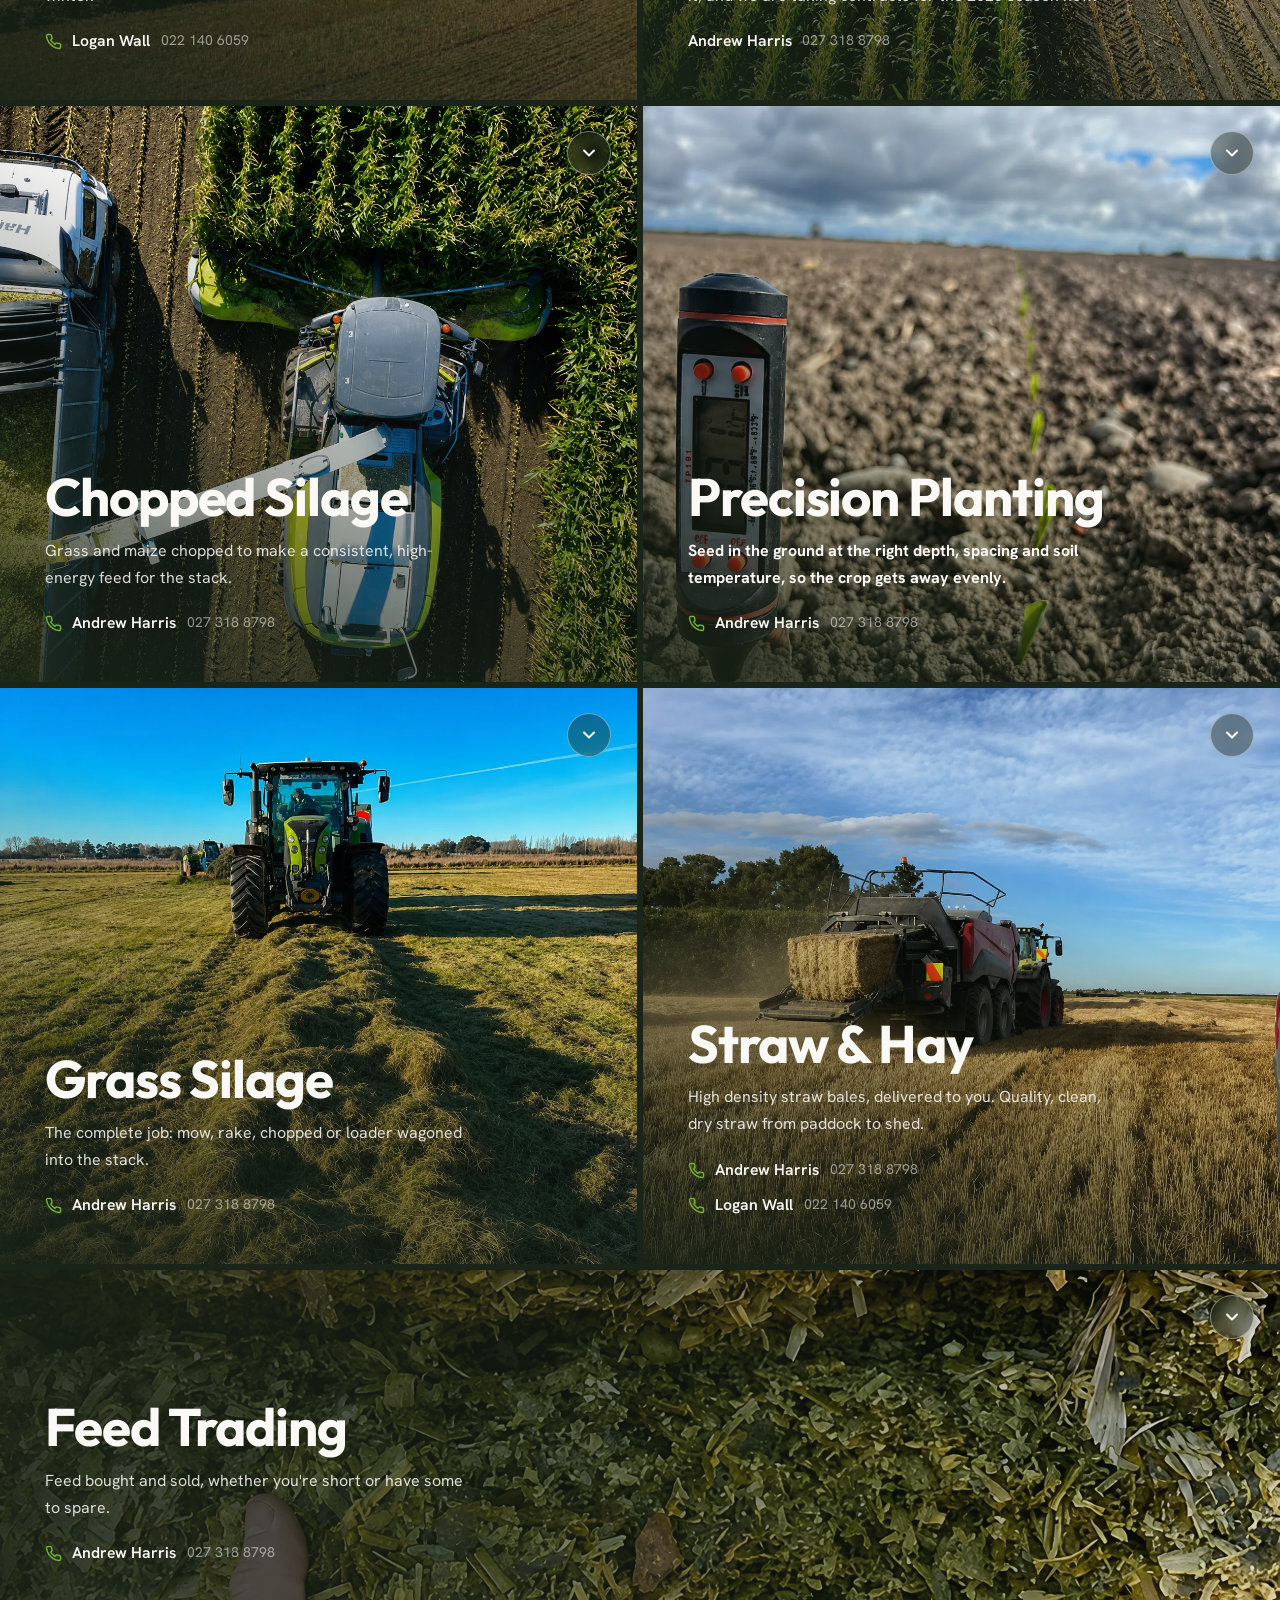
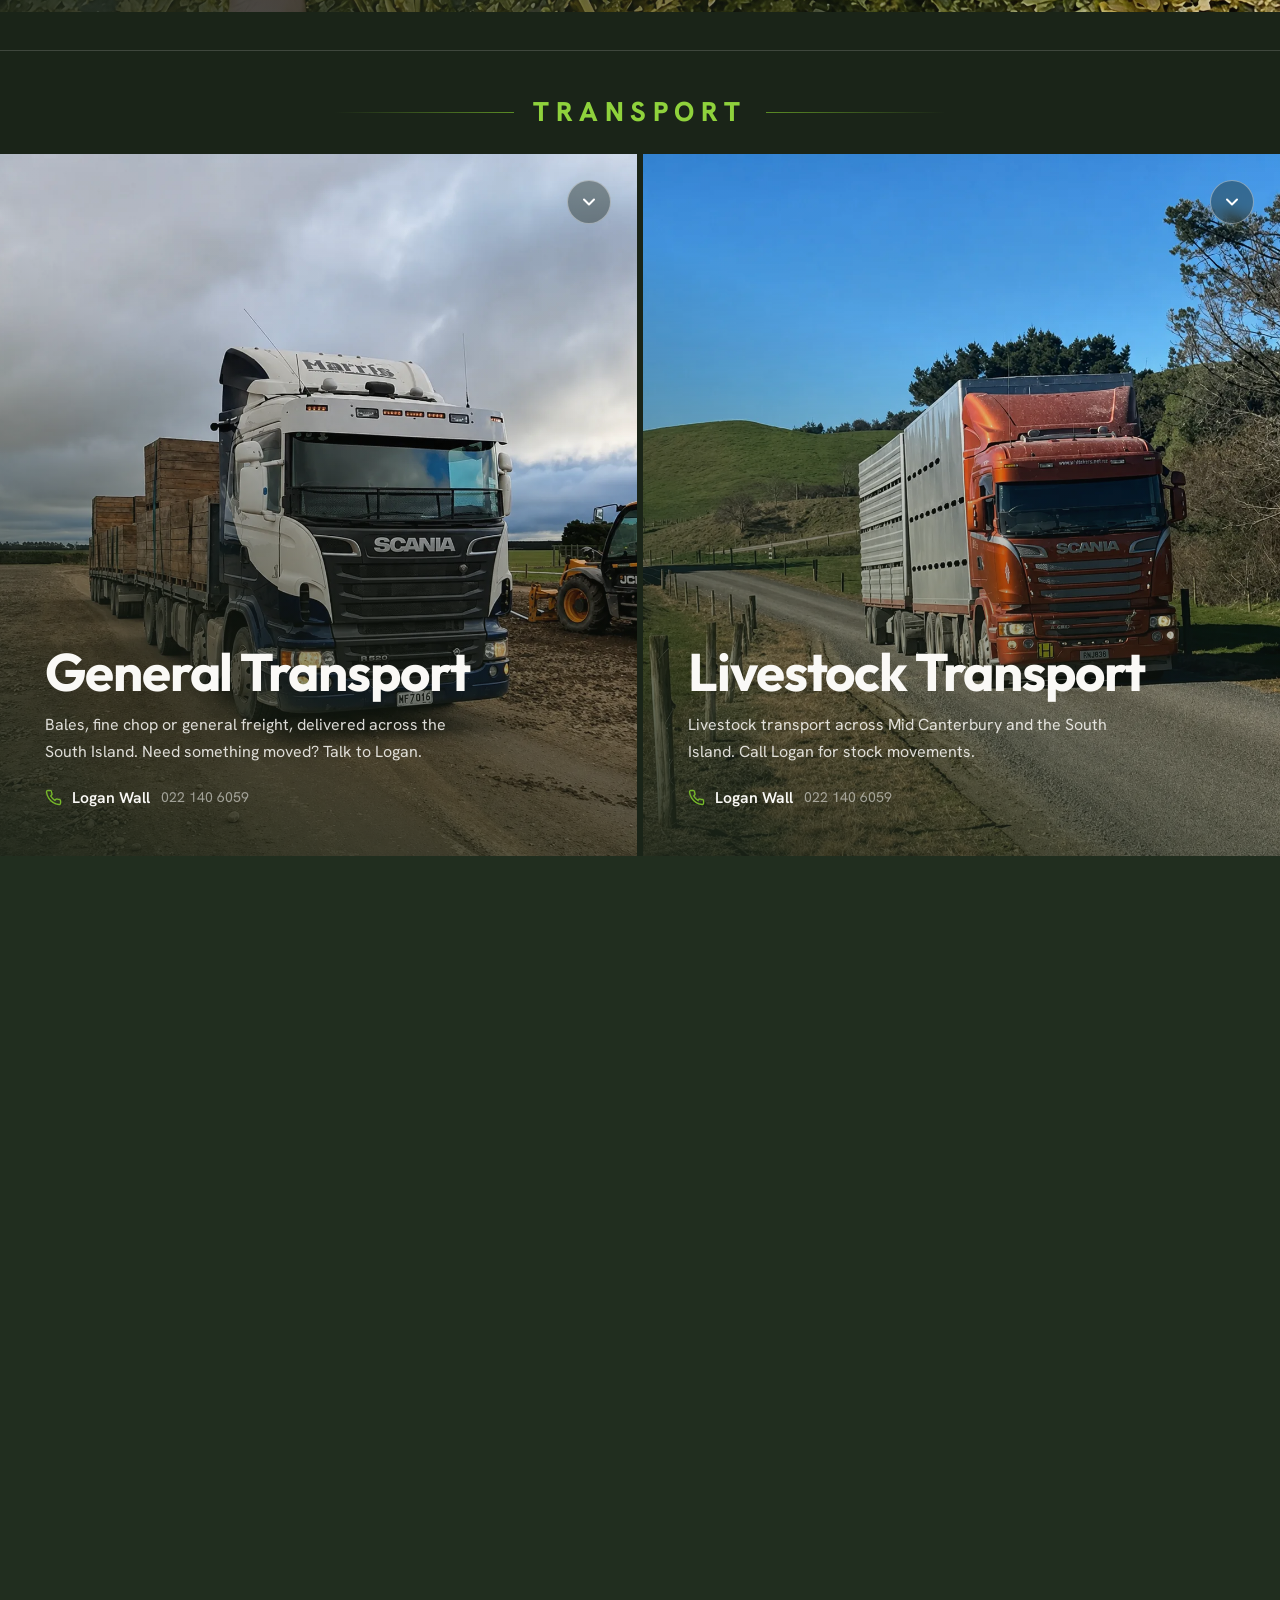
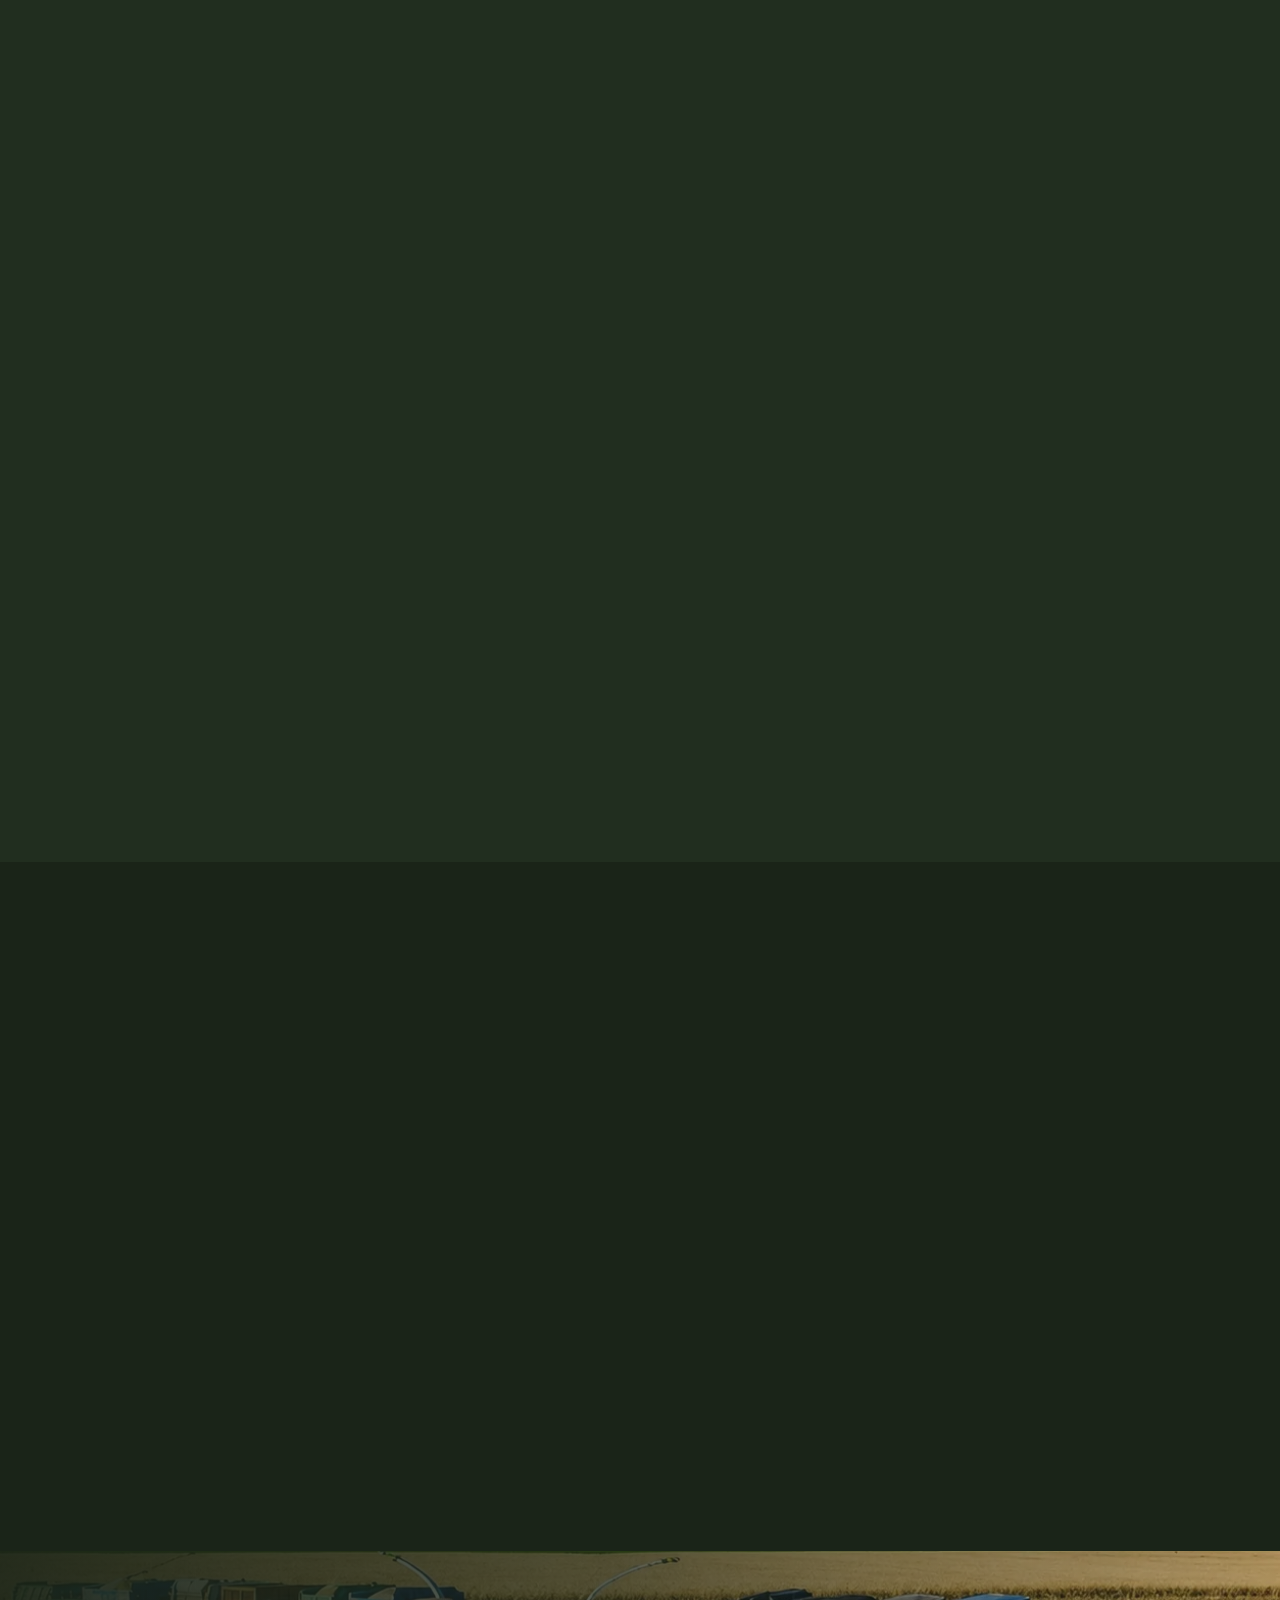
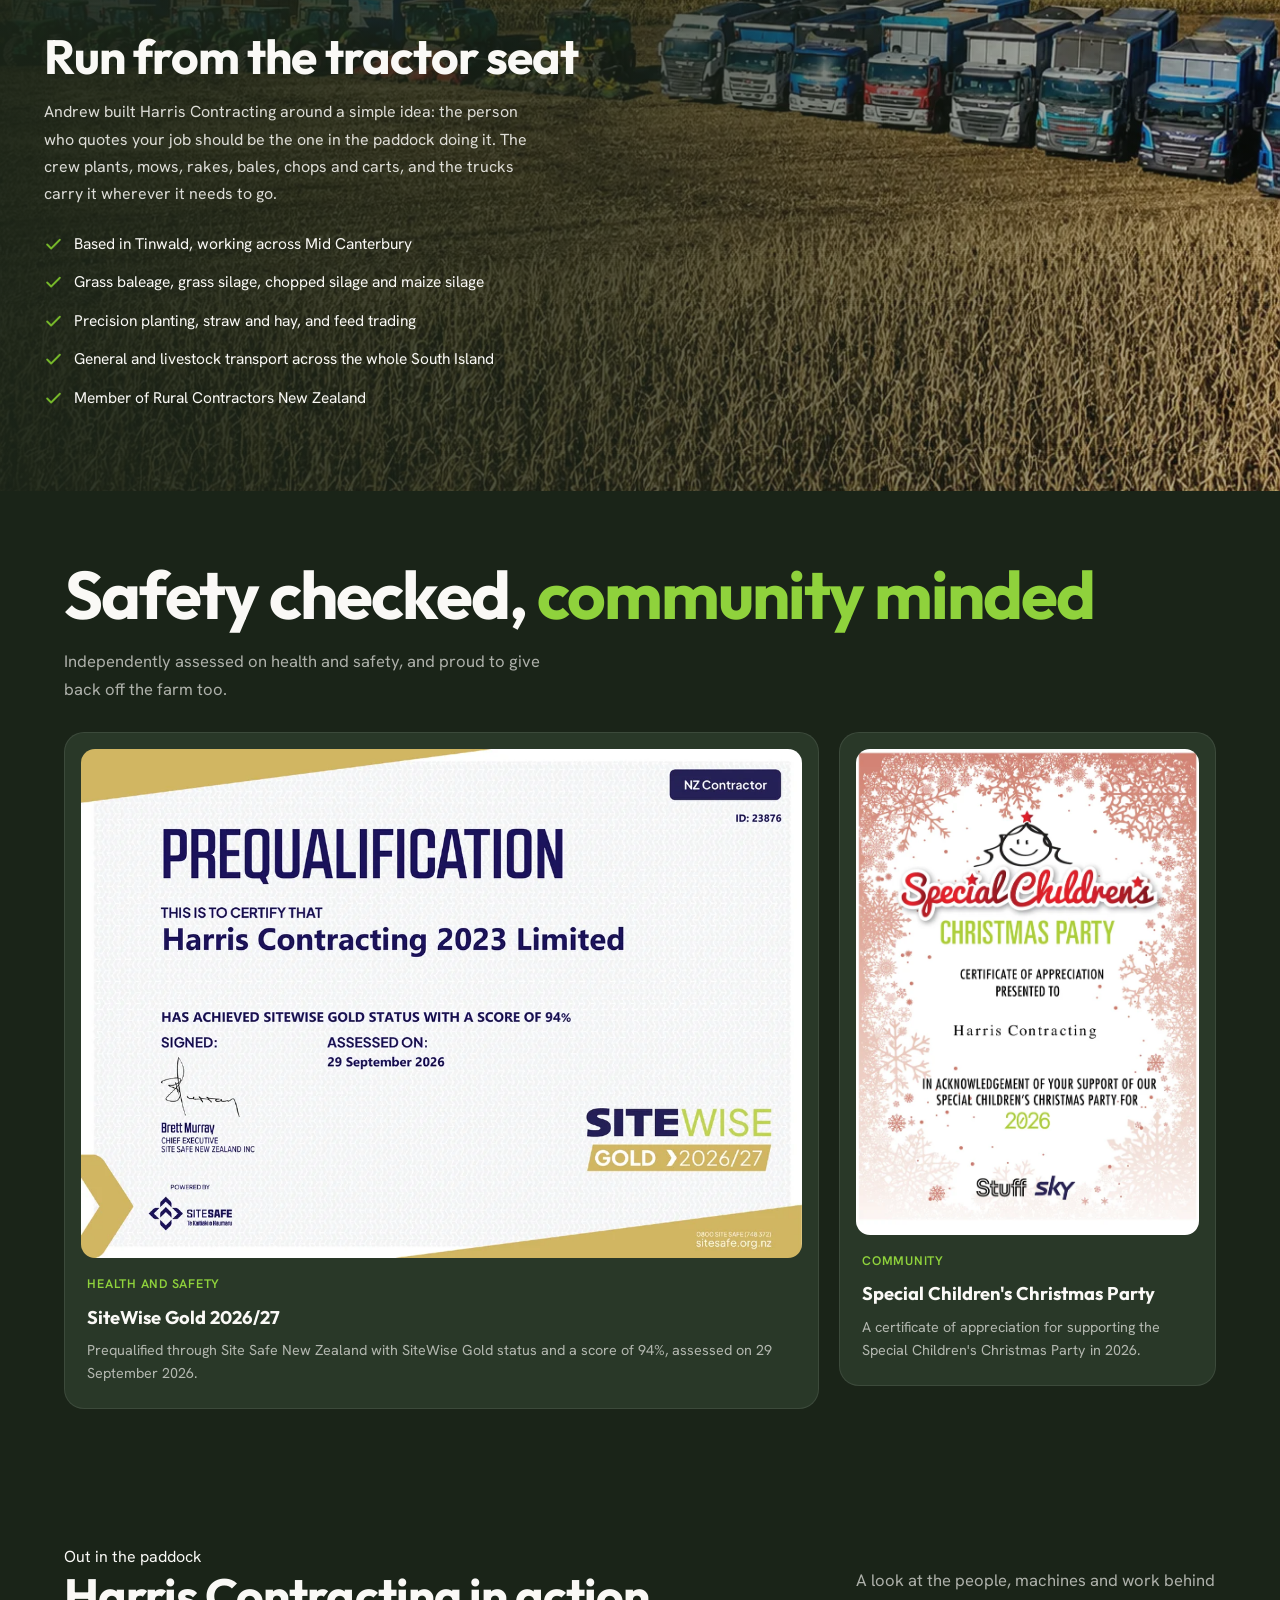
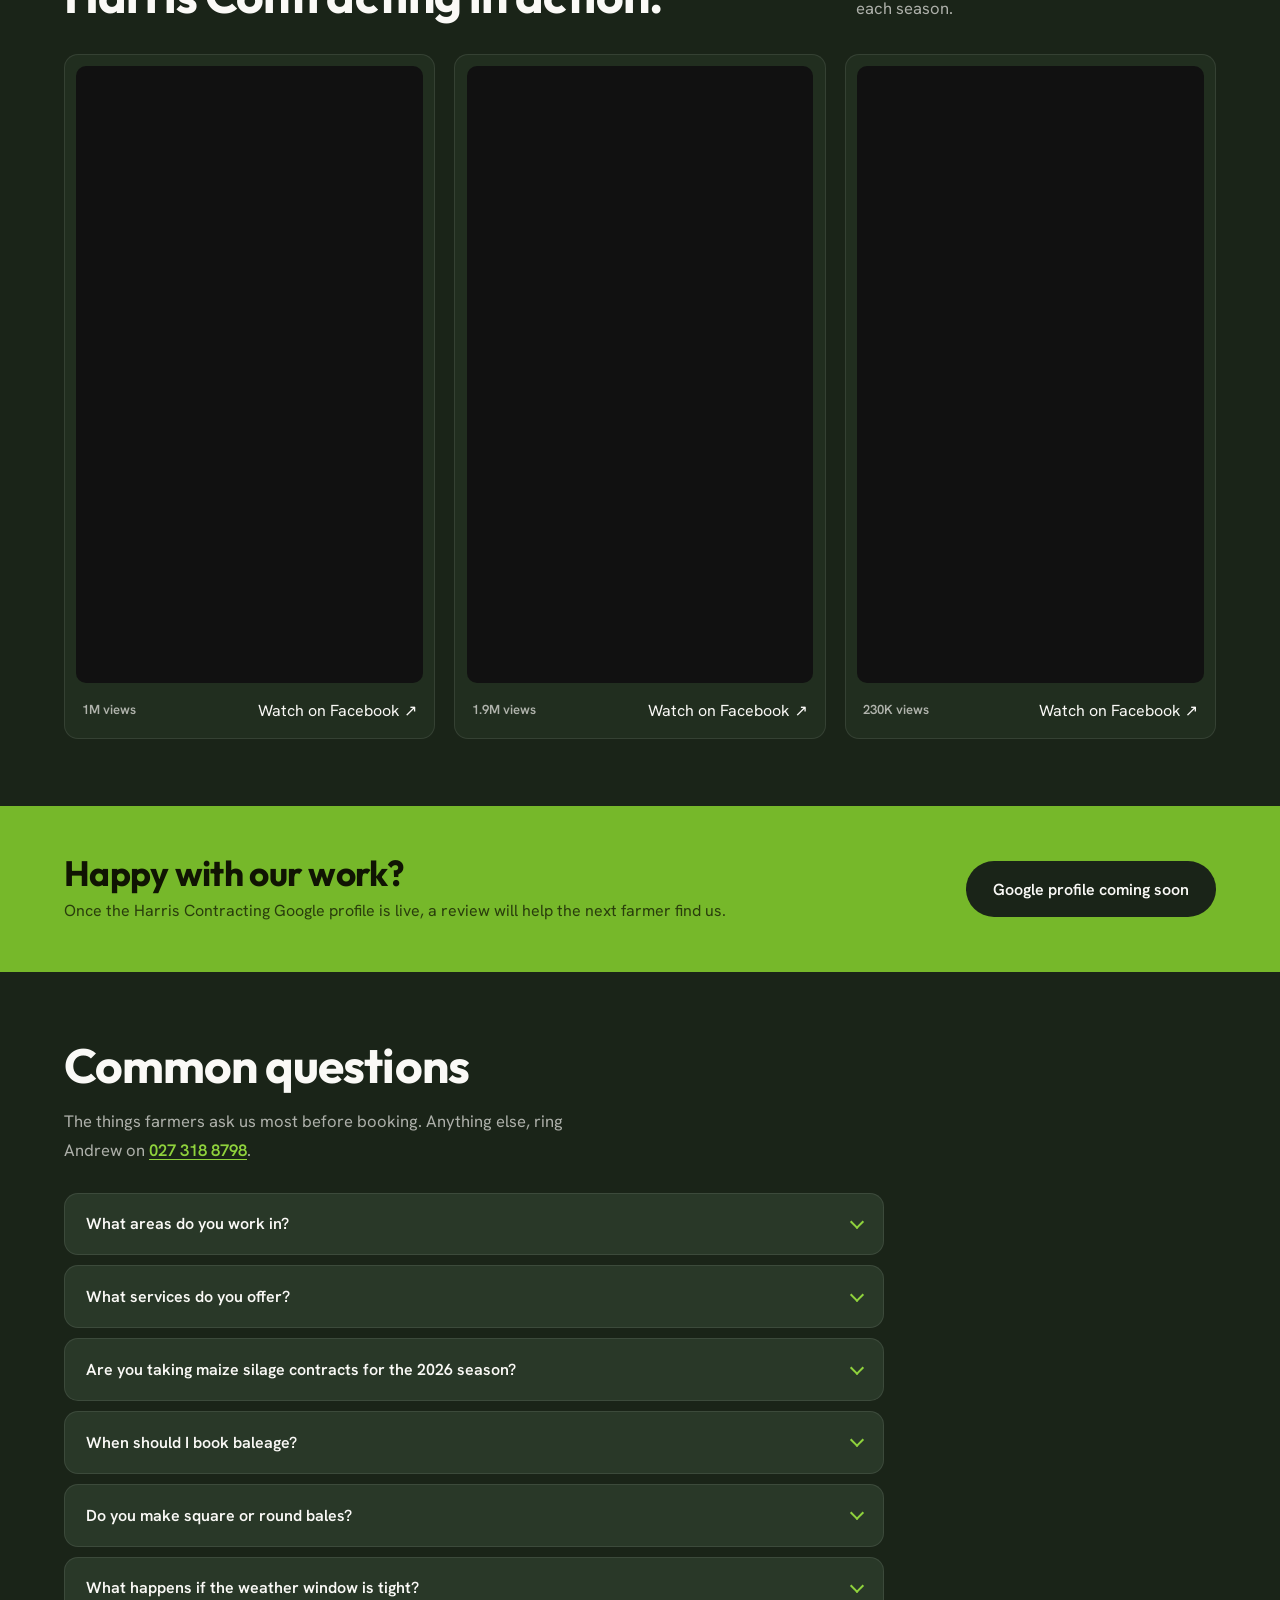
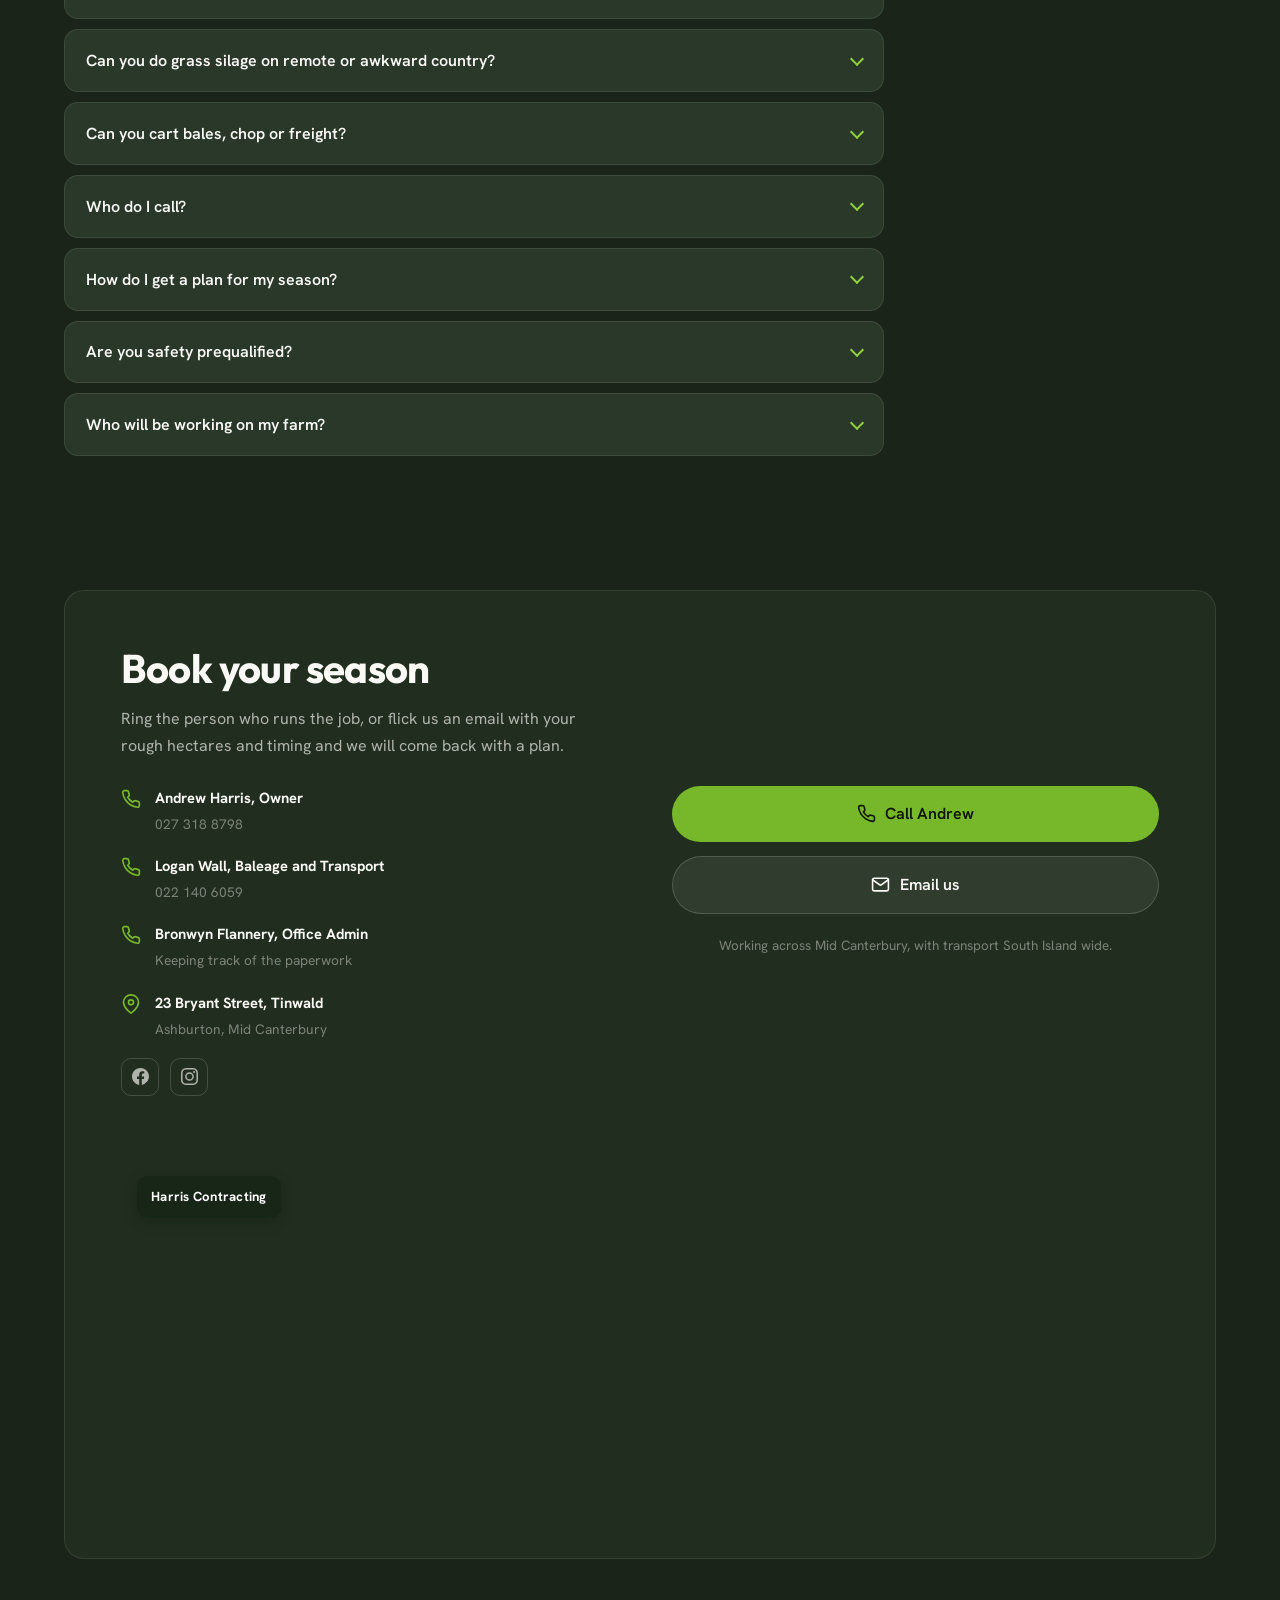
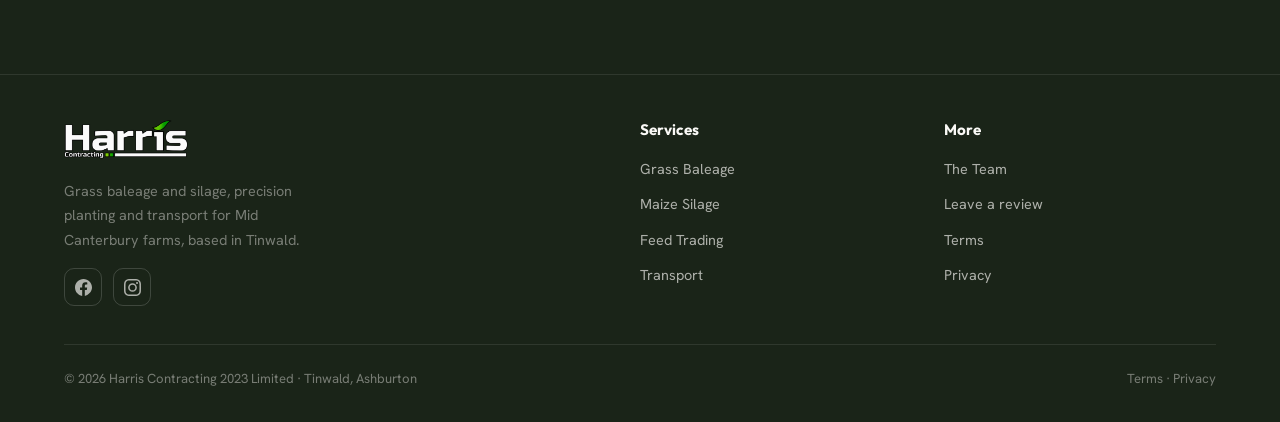
==== commit 9b9319f7: "Client changes: Logan on baleage, straw and hay, and general transport; a real baleage photo - Grass" ====
--- a/index.html
+++ b/index.html
@@ -15,7 +15,7 @@
 <link href="https://fonts.googleapis.com/css2?family=Outfit:wght@500;600;700;800&family=Hanken+Grotesk:wght@400;500;600;700&display=swap" rel="stylesheet">
 <link rel="preload" as="image" href="img/hero-poster.jpg">
 <link rel="stylesheet" href="styles.css">
-<script type="application/ld+json">{"@context": "https://schema.org", "@type": "FAQPage", "mainEntity": [{"@type": "Question", "name": "What areas do you work in?", "acceptedAnswer": {"@type": "Answer", "text": "We are based at 23 Bryant Street, Tinwald, Ashburton, and do our contracting work across Mid Canterbury. Our general and livestock transport runs South Island wide."}}, {"@type": "Question", "name": "What services do you offer?", "acceptedAnswer": {"@type": "Answer", "text": "Grass baleage, grass silage, chopped silage and maize silage, precision planting, straw and hay, feed trading, plus general transport and livestock transport."}}, {"@type": "Question", "name": "Are you taking maize silage contracts for the 2026 season?", "acceptedAnswer": {"@type": "Answer", "text": "Yes. We are contracting now for the 2026 season. Ring Andrew on 027 318 8798 to lock your paddocks in. Planting and the maize contract can be booked together, so one call does both."}}, {"@type": "Question", "name": "When should I book baleage?", "acceptedAnswer": {"@type": "Answer", "text": "Book early for the first cut, or ring mid-season to top up the stack before winter. We bale when the moisture is right, not when the calendar says so."}}, {"@type": "Question", "name": "Do you make square or round bales?", "acceptedAnswer": {"@type": "Answer", "text": "Both. We make tight grass baleage in squares or rounds that holds its feed value through winter. For straw and hay we run three high density big square balers."}}, {"@type": "Question", "name": "What happens if the weather window is tight?", "acceptedAnswer": {"@type": "Answer", "text": "When the weather window is tight we bale under lights rather than lose the crop."}}, {"@type": "Question", "name": "Can you do grass silage on remote or awkward country?", "acceptedAnswer": {"@type": "Answer", "text": "Yes. For grass silage, remote and awkward country is fine. Talk to us about the block before you rule it out."}}, {"@type": "Question", "name": "Can you cart bales, chop or freight?", "acceptedAnswer": {"@type": "Answer", "text": "Yes. We cart bales, fine chop off the chopper and general freight, South Island wide. One truck load or a full season of cartage, ring Andrew with the job and the dates."}}, {"@type": "Question", "name": "Who do I call?", "acceptedAnswer": {"@type": "Answer", "text": "Ring Andrew on 027 318 8798 for bookings, baling, silage, planting and general transport. Ring Logan on 022 140 6059 for livestock transport. Bronwyn looks after the office admin, keeping track of the paperwork."}}, {"@type": "Question", "name": "How do I get a plan for my season?", "acceptedAnswer": {"@type": "Answer", "text": "Ring the person who runs the job, or email us with your rough hectares and timing, and we will come back with a plan."}}, {"@type": "Question", "name": "Are you safety prequalified?", "acceptedAnswer": {"@type": "Answer", "text": "Yes. We are prequalified through Site Safe New Zealand with SiteWise Gold status for 2026/27, with a score of 94%, assessed on 29 September 2026. We are also a member of Rural Contractors New Zealand."}}, {"@type": "Question", "name": "Who will be working on my farm?", "acceptedAnswer": {"@type": "Answer", "text": "A small, hands-on team. You will see the same people on your place from the first paddock to the last load, and Andrew stays close to every job from the first quote through to the finished stack."}}]}</script>
+<script type="application/ld+json">{"@context": "https://schema.org", "@type": "FAQPage", "mainEntity": [{"@type": "Question", "name": "What areas do you work in?", "acceptedAnswer": {"@type": "Answer", "text": "We are based at 23 Bryant Street, Tinwald, Ashburton, and do our contracting work across Mid Canterbury. Our general and livestock transport runs South Island wide."}}, {"@type": "Question", "name": "What services do you offer?", "acceptedAnswer": {"@type": "Answer", "text": "Grass baleage, grass silage, chopped silage and maize silage, precision planting, straw and hay, feed trading, plus general transport and livestock transport."}}, {"@type": "Question", "name": "Are you taking maize silage contracts for the 2026 season?", "acceptedAnswer": {"@type": "Answer", "text": "Yes. We are contracting now for the 2026 season. Ring Andrew on 027 318 8798 to lock your paddocks in. Planting and the maize contract can be booked together, so one call does both."}}, {"@type": "Question", "name": "When should I book baleage?", "acceptedAnswer": {"@type": "Answer", "text": "Book early for the first cut, or ring mid-season to top up the stack before winter. We bale when the moisture is right, not when the calendar says so."}}, {"@type": "Question", "name": "Do you make square or round bales?", "acceptedAnswer": {"@type": "Answer", "text": "Both. We make tight grass baleage in squares or rounds that holds its feed value through winter. For straw and hay we run three high density big square balers."}}, {"@type": "Question", "name": "What happens if the weather window is tight?", "acceptedAnswer": {"@type": "Answer", "text": "When the weather window is tight we bale under lights rather than lose the crop."}}, {"@type": "Question", "name": "Can you do grass silage on remote or awkward country?", "acceptedAnswer": {"@type": "Answer", "text": "Yes. For grass silage, remote and awkward country is fine. Talk to us about the block before you rule it out."}}, {"@type": "Question", "name": "Can you cart bales, chop or freight?", "acceptedAnswer": {"@type": "Answer", "text": "Yes. We cart bales, fine chop off the chopper and general freight, South Island wide. One truck load or a full season of cartage, ring Logan on 022 140 6059 with the job and the dates."}}, {"@type": "Question", "name": "Who do I call?", "acceptedAnswer": {"@type": "Answer", "text": "Ring Andrew on 027 318 8798 for bookings, silage, planting, straw and hay, and feed trading. Ring Logan on 022 140 6059 for grass baleage, straw and hay, general transport and livestock transport. Bronwyn looks after the office admin, keeping track of the paperwork."}}, {"@type": "Question", "name": "How do I get a plan for my season?", "acceptedAnswer": {"@type": "Answer", "text": "Ring the person who runs the job, or email us with your rough hectares and timing, and we will come back with a plan."}}, {"@type": "Question", "name": "Are you safety prequalified?", "acceptedAnswer": {"@type": "Answer", "text": "Yes. We are prequalified through Site Safe New Zealand with SiteWise Gold status for 2026/27, with a score of 94%, assessed on 29 September 2026. We are also a member of Rural Contractors New Zealand."}}, {"@type": "Question", "name": "Who will be working on my farm?", "acceptedAnswer": {"@type": "Answer", "text": "A small, hands-on team. You will see the same people on your place from the first paddock to the last load, and Andrew stays close to every job from the first quote through to the finished stack."}}]}</script>
 </head>
 <body>
 
@@ -99,7 +99,7 @@
   </div>
   <div class="svc-panels reveal">
     <article class="svc-panel" tabindex="0" role="button" aria-expanded="false">
-      <img src="img/balage-wrapped-bales.webp" alt="Claas tractor and loader stacking wrapped grass baleage in a Mid Canterbury paddock" loading="lazy">
+      <img src="img/baleage-mow-bale-1080.webp" srcset="img/baleage-mow-bale-1080.webp 1080w, img/baleage-mow-bale-1920.webp 1920w" sizes="(max-width:720px) 1000px, 1400px" width="1920" height="887" alt="Harris Contracting Claas tractors mowing grass and baling it into big square bales, with hills and mountains behind" loading="lazy">
       <span class="svc-expand" aria-hidden="true"><svg viewBox="0 0 24 24" fill="none" stroke="currentColor" stroke-width="2.4" stroke-linecap="round" stroke-linejoin="round"><polyline points="6 9 12 15 18 9"/></svg></span>
       <div class="svc-panel-body">
         <h3>Grass Baleage</h3>
@@ -112,7 +112,7 @@
           </ul>
           <p>Book early for the first cut, or ring mid-season to top up the stack before winter.</p>
         </div></div>
-        <div class="svc-contacts"><a href="tel:+64273188798"><svg viewBox="0 0 24 24"><path d="M22 16.92v3a2 2 0 0 1-2.18 2 19.79 19.79 0 0 1-8.63-3.07 19.5 19.5 0 0 1-6-6 19.79 19.79 0 0 1-3.07-8.67A2 2 0 0 1 4.11 2h3a2 2 0 0 1 2 1.72 12.84 12.84 0 0 0 .7 2.81 2 2 0 0 1-.45 2.11L8.09 9.91a16 16 0 0 0 6 6l1.27-1.27a2 2 0 0 1 2.11-.45 12.84 12.84 0 0 0 2.81.7A2 2 0 0 1 22 16.92z"/></svg>Andrew Harris <span>027 318 8798</span></a></div>
+        <div class="svc-contacts"><a href="tel:+64221406059"><svg viewBox="0 0 24 24"><path d="M22 16.92v3a2 2 0 0 1-2.18 2 19.79 19.79 0 0 1-8.63-3.07 19.5 19.5 0 0 1-6-6 19.79 19.79 0 0 1-3.07-8.67A2 2 0 0 1 4.11 2h3a2 2 0 0 1 2 1.72 12.84 12.84 0 0 0 .7 2.81 2 2 0 0 1-.45 2.11L8.09 9.91a16 16 0 0 0 6 6l1.27-1.27a2 2 0 0 1 2.11-.45 12.84 12.84 0 0 0 2.81.7A2 2 0 0 1 22 16.92z"/></svg>Logan Wall <span>022 140 6059</span></a></div>
       </div>
     </article>
     <article class="svc-panel" tabindex="0" role="button" aria-expanded="false">
@@ -182,7 +182,7 @@
           </ul>
           <p>Straw behind the header or hay off your own paddocks, either way it gets baled right.</p>
         </div></div>
-        <div class="svc-contacts"><a href="tel:+64273188798"><svg viewBox="0 0 24 24"><path d="M22 16.92v3a2 2 0 0 1-2.18 2 19.79 19.79 0 0 1-8.63-3.07 19.5 19.5 0 0 1-6-6 19.79 19.79 0 0 1-3.07-8.67A2 2 0 0 1 4.11 2h3a2 2 0 0 1 2 1.72 12.84 12.84 0 0 0 .7 2.81 2 2 0 0 1-.45 2.11L8.09 9.91a16 16 0 0 0 6 6l1.27-1.27a2 2 0 0 1 2.11-.45 12.84 12.84 0 0 0 2.81.7A2 2 0 0 1 22 16.92z"/></svg>Andrew Harris <span>027 318 8798</span></a></div>
+        <div class="svc-contacts"><a href="tel:+64273188798"><svg viewBox="0 0 24 24"><path d="M22 16.92v3a2 2 0 0 1-2.18 2 19.79 19.79 0 0 1-8.63-3.07 19.5 19.5 0 0 1-6-6 19.79 19.79 0 0 1-3.07-8.67A2 2 0 0 1 4.11 2h3a2 2 0 0 1 2 1.72 12.84 12.84 0 0 0 .7 2.81 2 2 0 0 1-.45 2.11L8.09 9.91a16 16 0 0 0 6 6l1.27-1.27a2 2 0 0 1 2.11-.45 12.84 12.84 0 0 0 2.81.7A2 2 0 0 1 22 16.92z"/></svg>Andrew Harris <span>027 318 8798</span></a><a href="tel:+64221406059"><svg viewBox="0 0 24 24"><path d="M22 16.92v3a2 2 0 0 1-2.18 2 19.79 19.79 0 0 1-8.63-3.07 19.5 19.5 0 0 1-6-6 19.79 19.79 0 0 1-3.07-8.67A2 2 0 0 1 4.11 2h3a2 2 0 0 1 2 1.72 12.84 12.84 0 0 0 .7 2.81 2 2 0 0 1-.45 2.11L8.09 9.91a16 16 0 0 0 6 6l1.27-1.27a2 2 0 0 1 2.11-.45 12.84 12.84 0 0 0 2.81.7A2 2 0 0 1 22 16.92z"/></svg>Logan Wall <span>022 140 6059</span></a></div>
       </div>
     </article>
     <article class="svc-panel svc-panel--wide" tabindex="0" role="button" aria-expanded="false">
@@ -207,15 +207,15 @@
       <span class="svc-expand" aria-hidden="true"><svg viewBox="0 0 24 24" fill="none" stroke="currentColor" stroke-width="2.4" stroke-linecap="round" stroke-linejoin="round"><polyline points="6 9 12 15 18 9"/></svg></span>
       <div class="svc-panel-body">
         <h3>General Transport</h3>
-        <p>Bales, fine chop or general freight, delivered across the South Island. Need something moved? Talk to Andrew.</p>
+        <p>Bales, fine chop or general freight, delivered across the South Island. Need something moved? Talk to Logan.</p>
         <div class="svc-panel-more"><div class="svc-panel-more-inner">
           <ul>
             <li>Bale cartage, fine chop off the chopper, and general freight in between.</li>
             <li>South Island wide, not just around the basin.</li>
           </ul>
-          <p>One truck load or a full season of cartage, ring Andrew with the job and the dates.</p>
-        </div></div>
-        <div class="svc-contacts"><a href="tel:+64273188798"><svg viewBox="0 0 24 24"><path d="M22 16.92v3a2 2 0 0 1-2.18 2 19.79 19.79 0 0 1-8.63-3.07 19.5 19.5 0 0 1-6-6 19.79 19.79 0 0 1-3.07-8.67A2 2 0 0 1 4.11 2h3a2 2 0 0 1 2 1.72 12.84 12.84 0 0 0 .7 2.81 2 2 0 0 1-.45 2.11L8.09 9.91a16 16 0 0 0 6 6l1.27-1.27a2 2 0 0 1 2.11-.45 12.84 12.84 0 0 0 2.81.7A2 2 0 0 1 22 16.92z"/></svg>Andrew Harris <span>027 318 8798</span></a></div>
+          <p>One truck load or a full season of cartage, ring Logan on 022 140 6059 with the job and the dates.</p>
+        </div></div>
+        <div class="svc-contacts"><a href="tel:+64221406059"><svg viewBox="0 0 24 24"><path d="M22 16.92v3a2 2 0 0 1-2.18 2 19.79 19.79 0 0 1-8.63-3.07 19.5 19.5 0 0 1-6-6 19.79 19.79 0 0 1-3.07-8.67A2 2 0 0 1 4.11 2h3a2 2 0 0 1 2 1.72 12.84 12.84 0 0 0 .7 2.81 2 2 0 0 1-.45 2.11L8.09 9.91a16 16 0 0 0 6 6l1.27-1.27a2 2 0 0 1 2.11-.45 12.84 12.84 0 0 0 2.81.7A2 2 0 0 1 22 16.92z"/></svg>Logan Wall <span>022 140 6059</span></a></div>
       </div>
     </article>
     <article class="svc-panel" tabindex="0" role="button" aria-expanded="false">
@@ -297,8 +297,8 @@
       <article class="team-card reveal reveal-d2">
         <img class="team-face" src="img/team-logan.webp" alt="Logan Wall in front of the big square baler" loading="lazy" width="632" height="640">
         <h3>Logan Wall</h3>
-        <p class="team-role">Transport</p>
-        <p>Fourteen to fifteen years contracting around Mid Canterbury. Logan looks after the transport side, handling stock transport bookings.</p>
+        <p class="team-role">Baleage &amp; Transport</p>
+        <p>Fourteen to fifteen years contracting around Mid Canterbury. Logan looks after grass baleage, straw and hay, and the transport side, handling general and stock transport bookings.</p>
       </article>
       <article class="team-card reveal reveal-d3">
         <img class="team-face" src="img/team-bronwyn.webp" alt="Bronwyn Flannery beside the Harris truck" loading="lazy" width="640" height="636">
@@ -411,11 +411,11 @@
       </details>
       <details>
         <summary>Can you cart bales, chop or freight?</summary>
-        <p>Yes. We cart bales, fine chop off the chopper and general freight, South Island wide. One truck load or a full season of cartage, ring Andrew with the job and the dates.</p>
+        <p>Yes. We cart bales, fine chop off the chopper and general freight, South Island wide. One truck load or a full season of cartage, ring Logan on <a href="tel:+64221406059">022 140 6059</a> with the job and the dates.</p>
       </details>
       <details>
         <summary>Who do I call?</summary>
-        <p>Ring Andrew on <a href="tel:+64273188798">027 318 8798</a> for bookings, baling, silage, planting and general transport. Ring Logan on <a href="tel:+64221406059">022 140 6059</a> for livestock transport. Bronwyn looks after the office admin, keeping track of the paperwork.</p>
+        <p>Ring Andrew on <a href="tel:+64273188798">027 318 8798</a> for bookings, silage, planting, straw and hay, and feed trading. Ring Logan on <a href="tel:+64221406059">022 140 6059</a> for grass baleage, straw and hay, general transport and livestock transport. Bronwyn looks after the office admin, keeping track of the paperwork.</p>
       </details>
       <details>
         <summary>How do I get a plan for my season?</summary>
@@ -447,7 +447,7 @@
           </li>
           <li>
             <svg viewBox="0 0 24 24"><path d="M22 16.92v3a2 2 0 0 1-2.18 2 19.79 19.79 0 0 1-8.63-3.07 19.5 19.5 0 0 1-6-6 19.79 19.79 0 0 1-3.07-8.67A2 2 0 0 1 4.11 2h3a2 2 0 0 1 2 1.72 12.84 12.84 0 0 0 .7 2.81 2 2 0 0 1-.45 2.11L8.09 9.91a16 16 0 0 0 6 6l1.27-1.27a2 2 0 0 1 2.11-.45 12.84 12.84 0 0 0 2.81.7A2 2 0 0 1 22 16.92z"/></svg>
-            <div><strong>Logan Wall, Transport</strong><span>022 140 6059</span></div>
+            <div><strong>Logan Wall, Baleage and Transport</strong><span>022 140 6059</span></div>
           </li>
           <li>
             <svg viewBox="0 0 24 24"><path d="M22 16.92v3a2 2 0 0 1-2.18 2 19.79 19.79 0 0 1-8.63-3.07 19.5 19.5 0 0 1-6-6 19.79 19.79 0 0 1-3.07-8.67A2 2 0 0 1 4.11 2h3a2 2 0 0 1 2 1.72 12.84 12.84 0 0 0 .7 2.81 2 2 0 0 1-.45 2.11L8.09 9.91a16 16 0 0 0 6 6l1.27-1.27a2 2 0 0 1 2.11-.45 12.84 12.84 0 0 0 2.81.7A2 2 0 0 1 22 16.92z"/></svg>
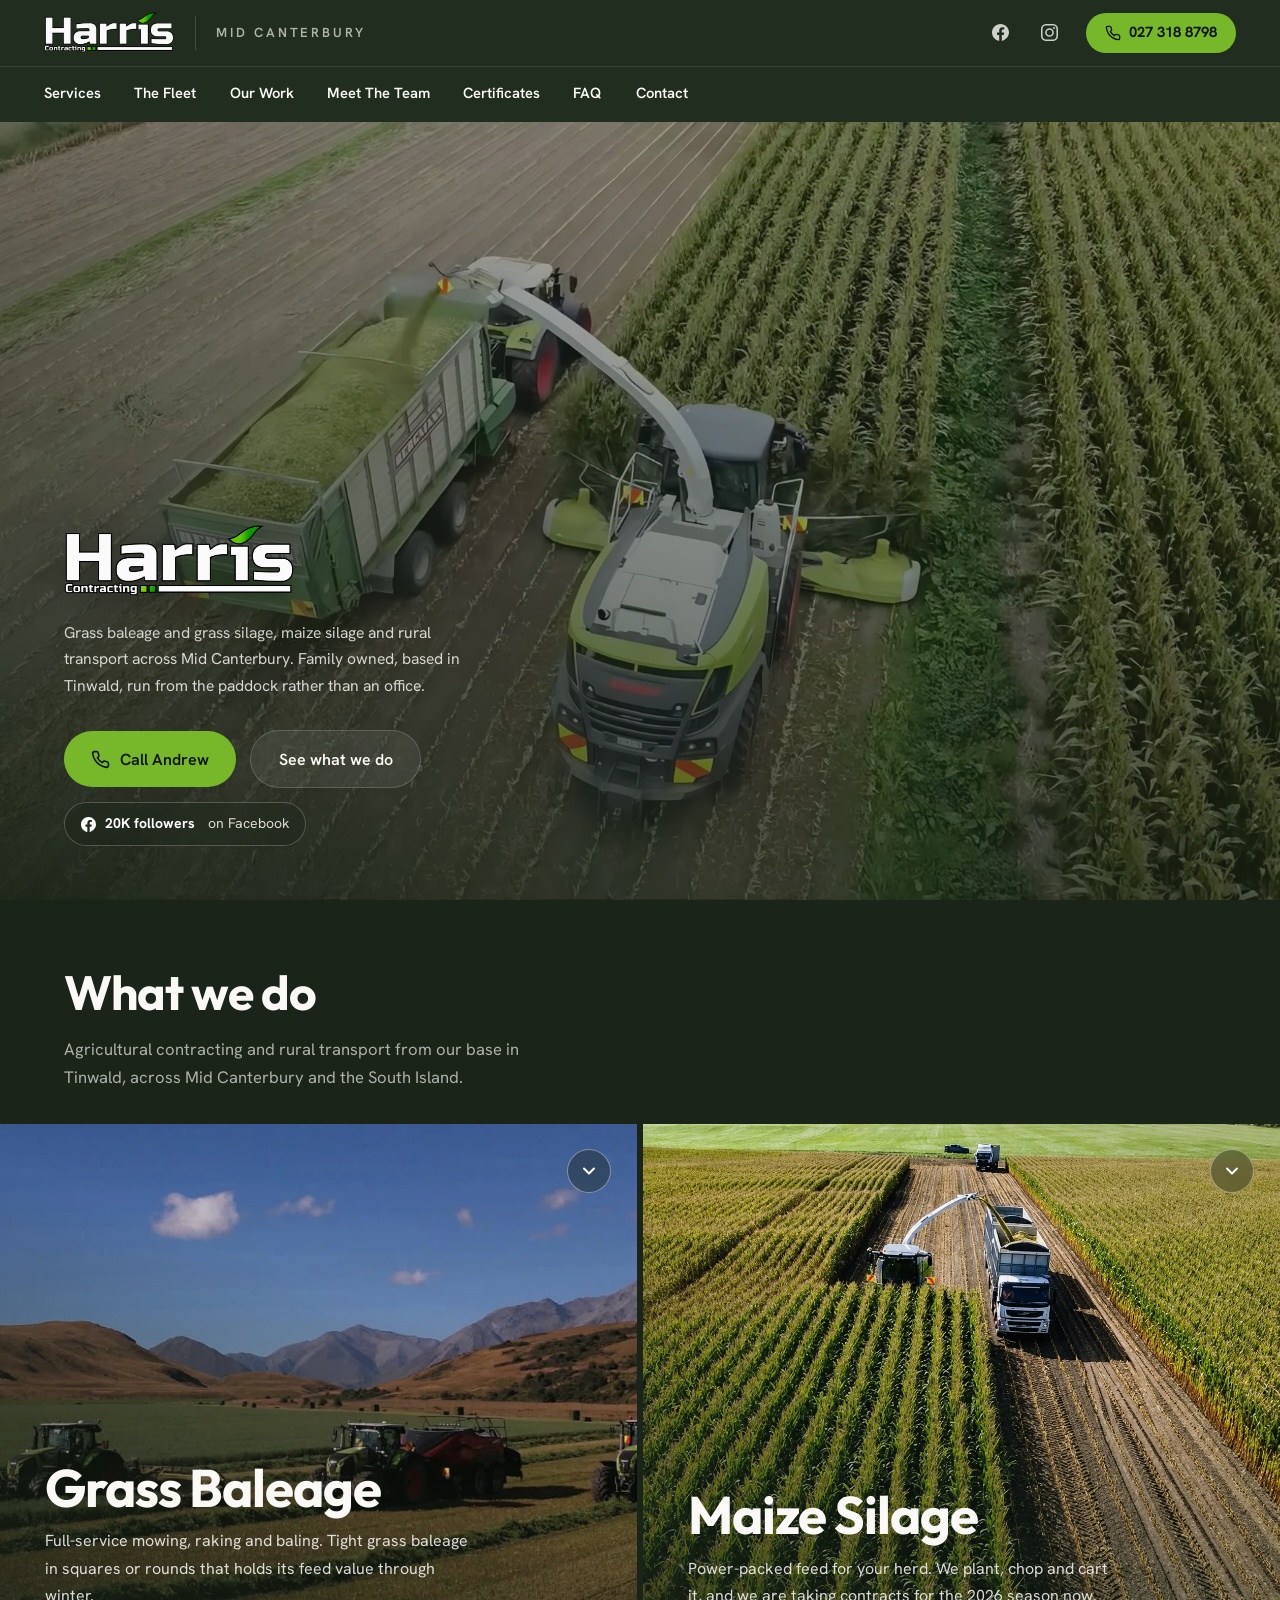
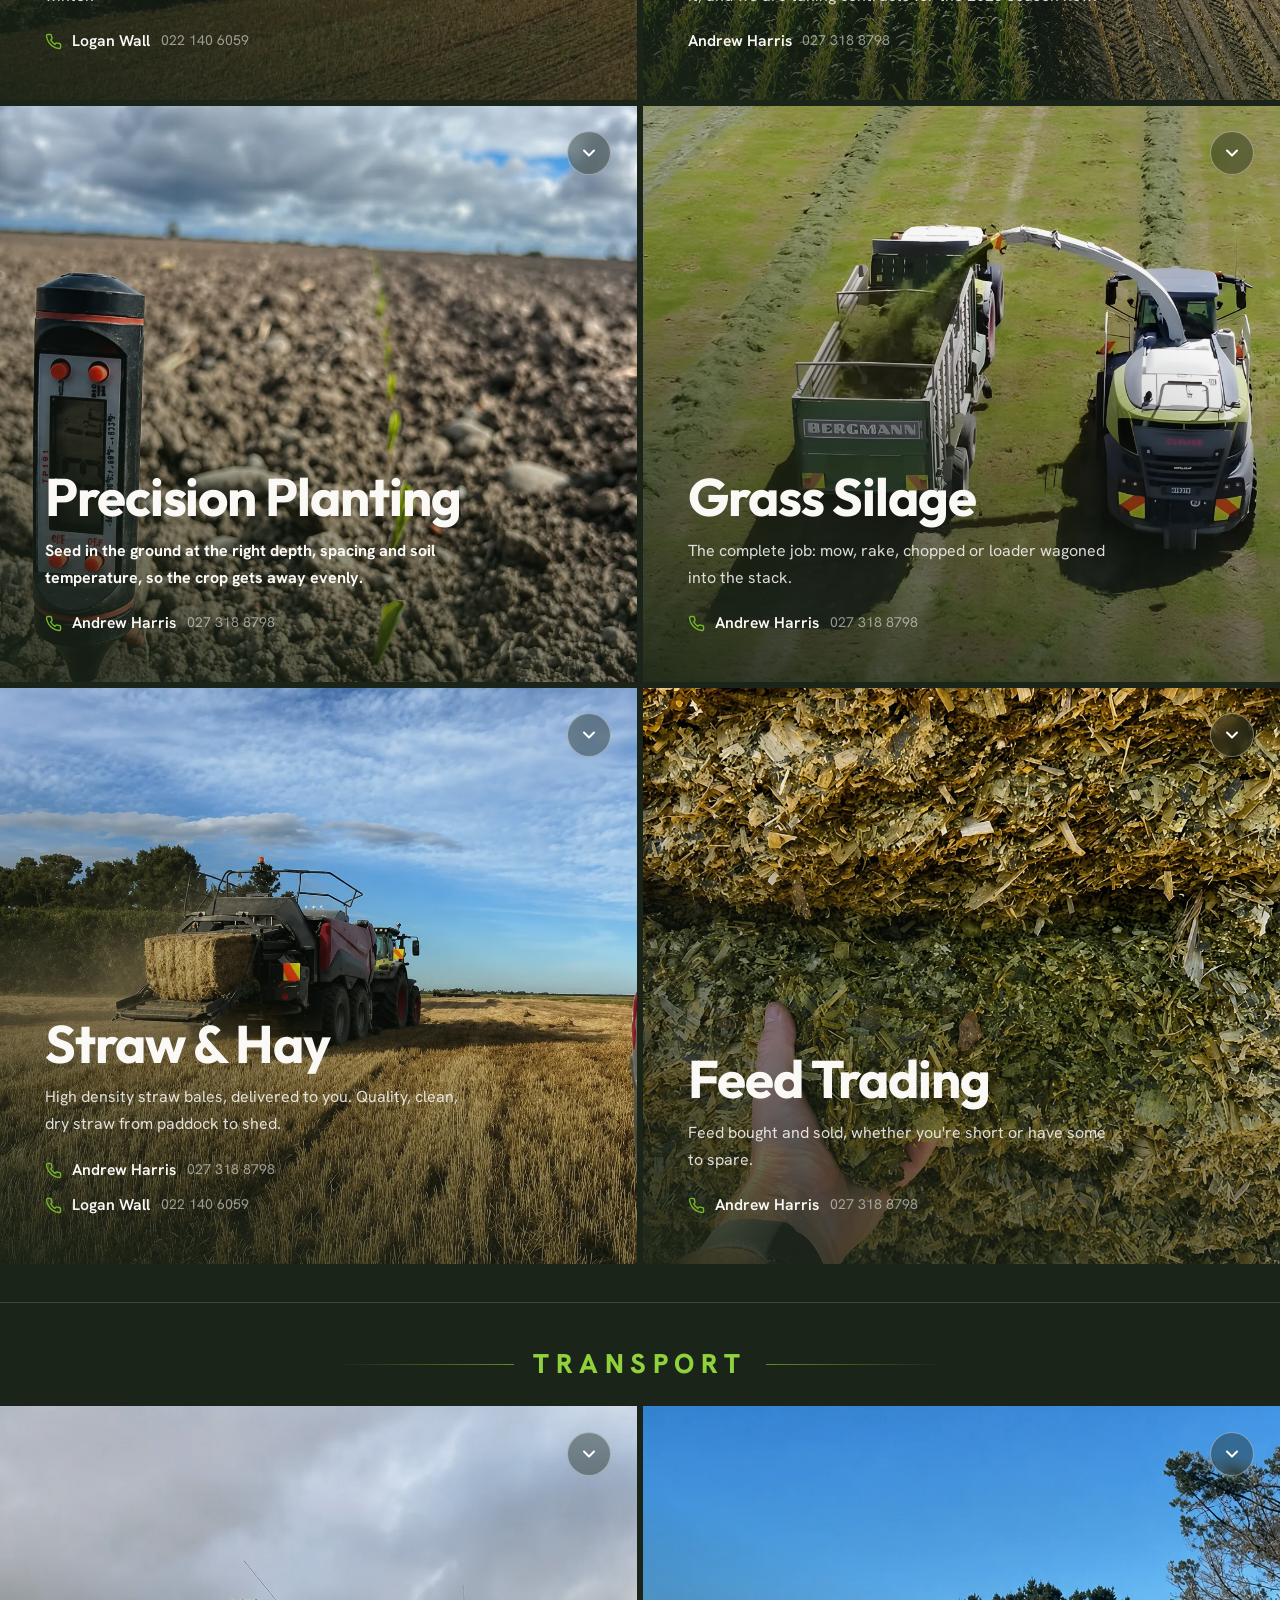
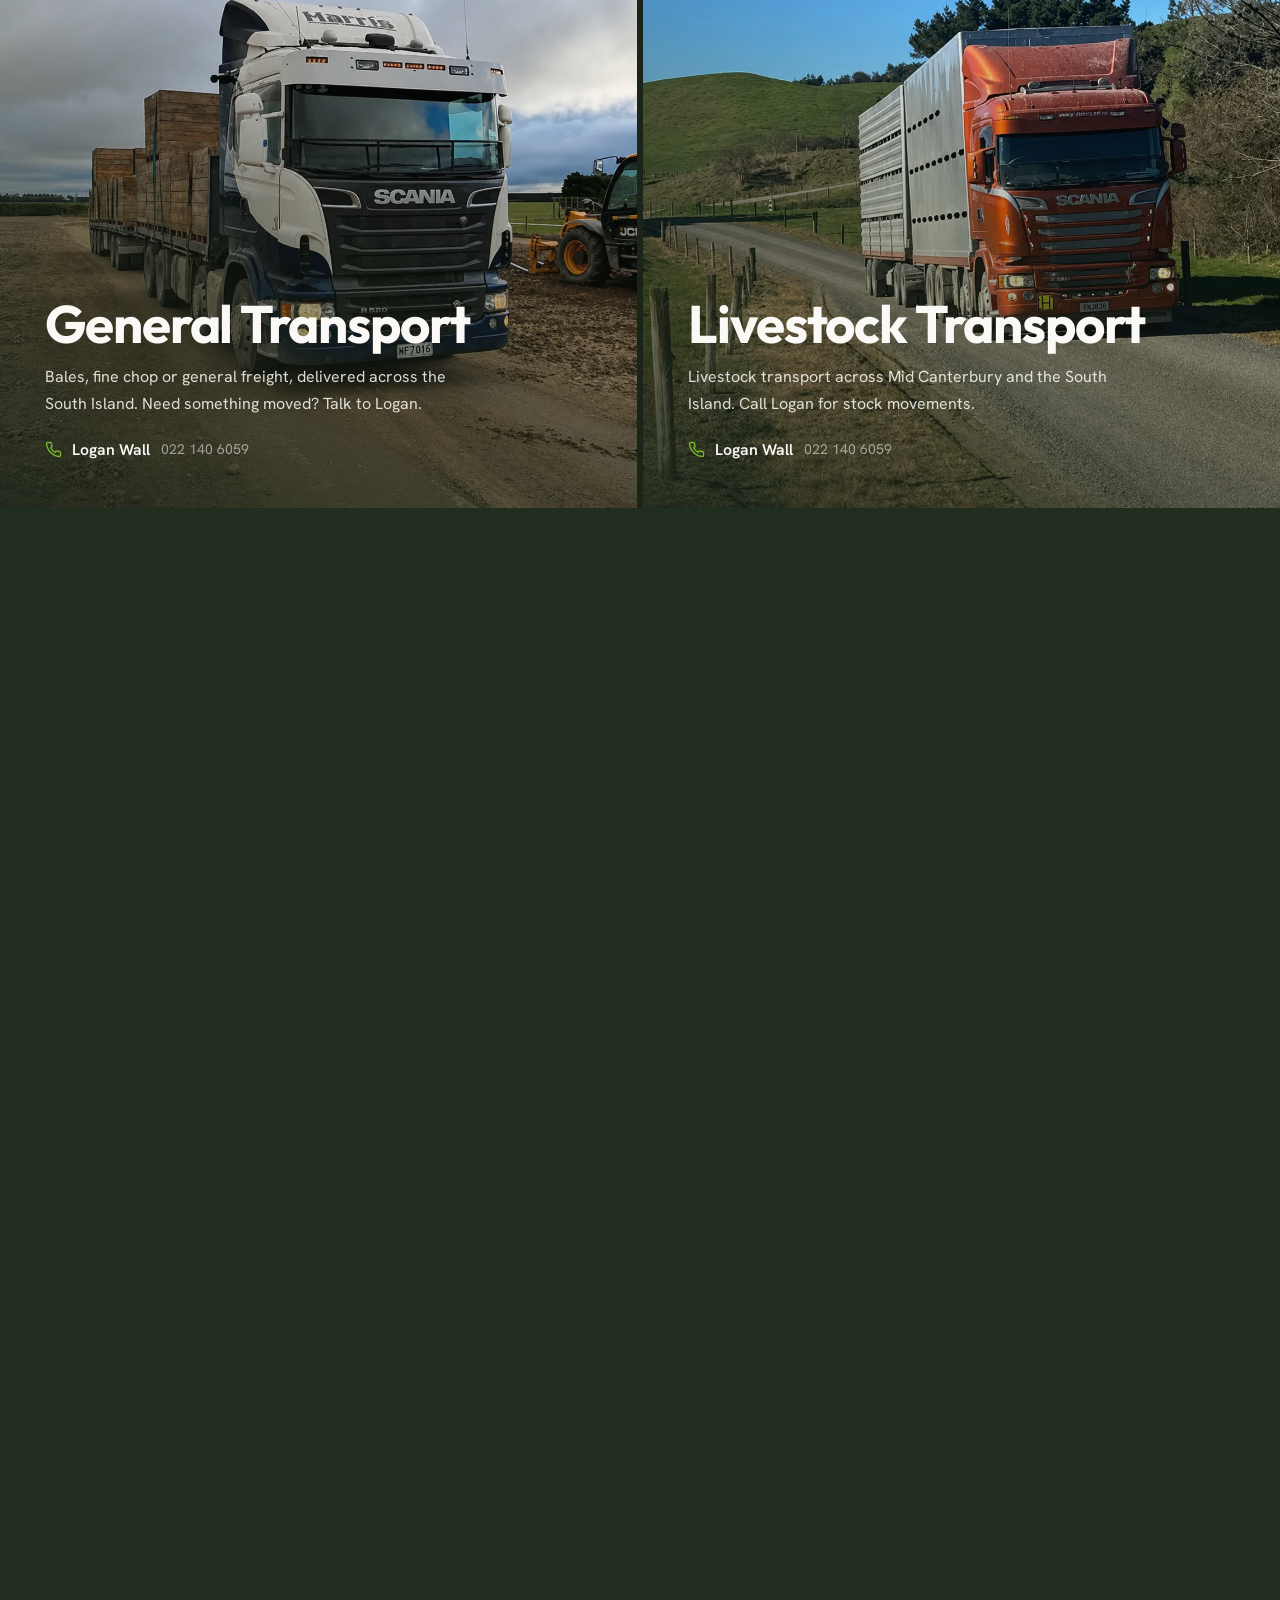
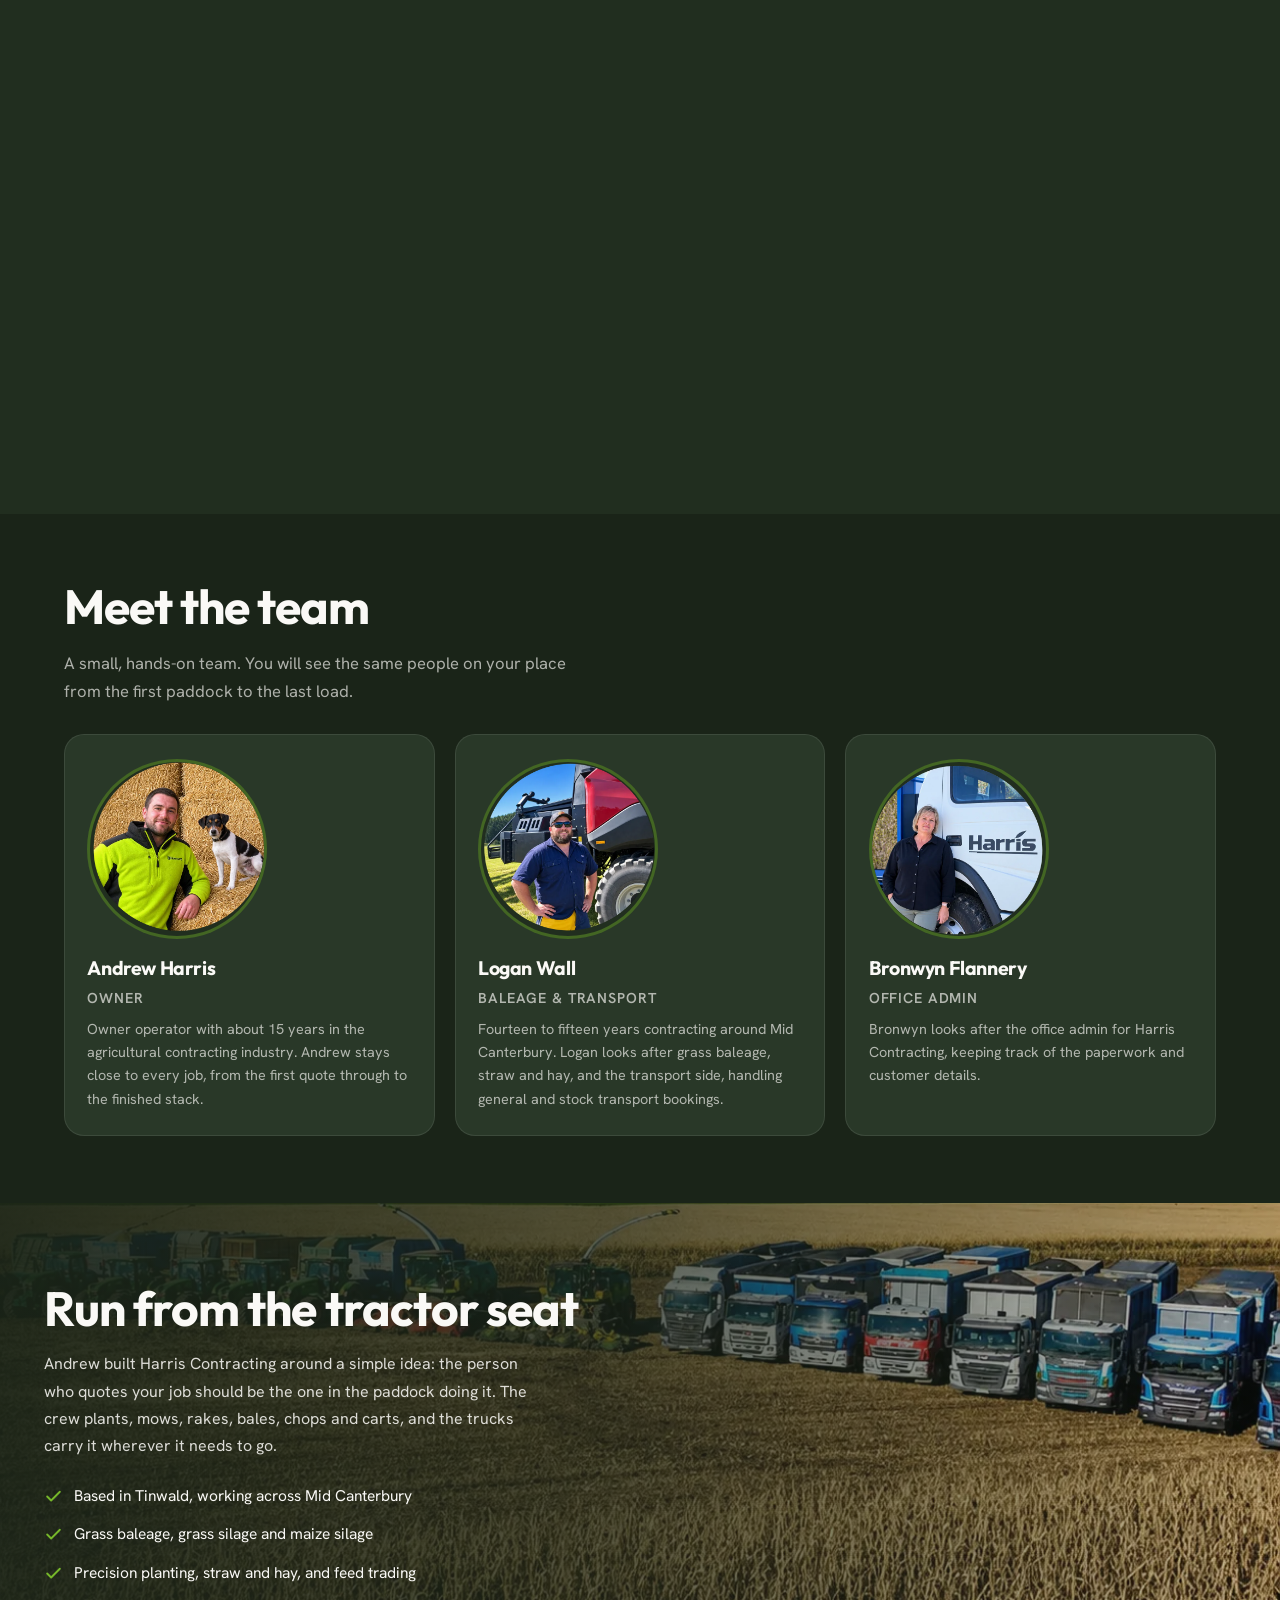
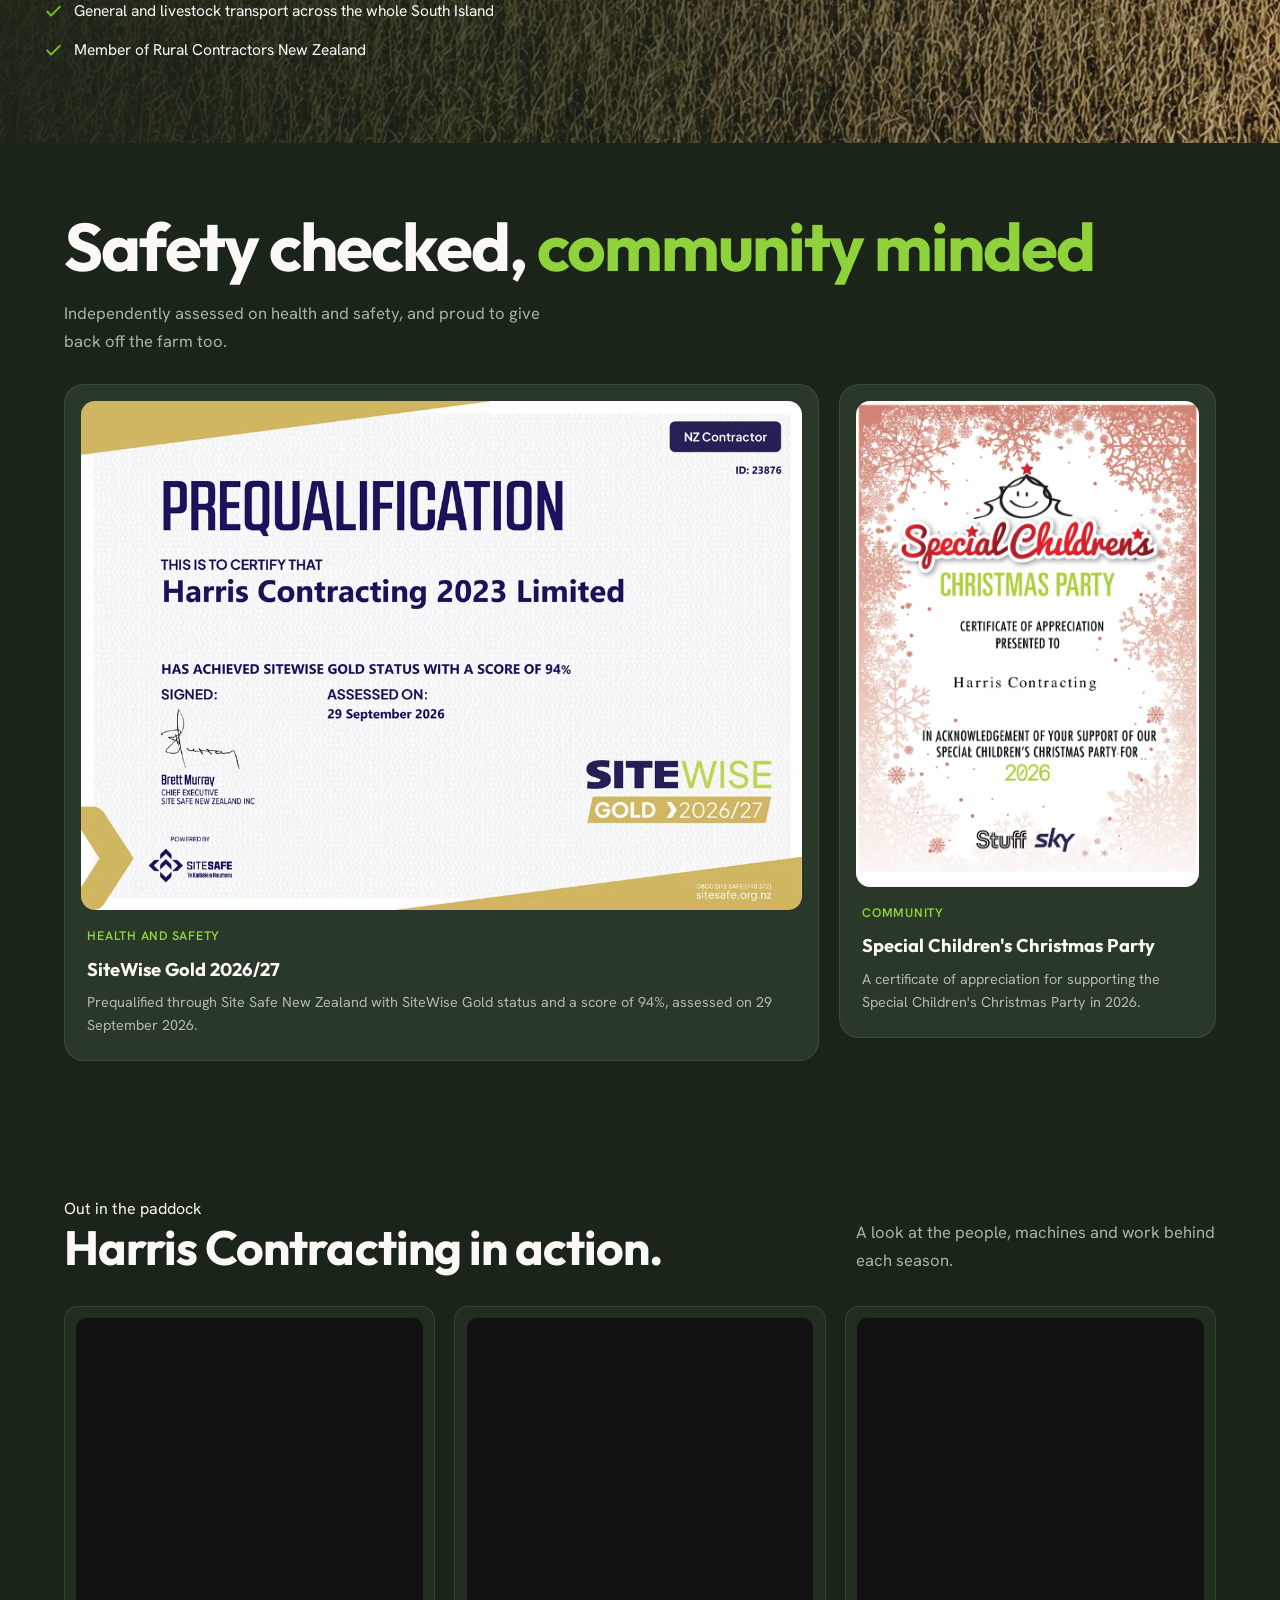
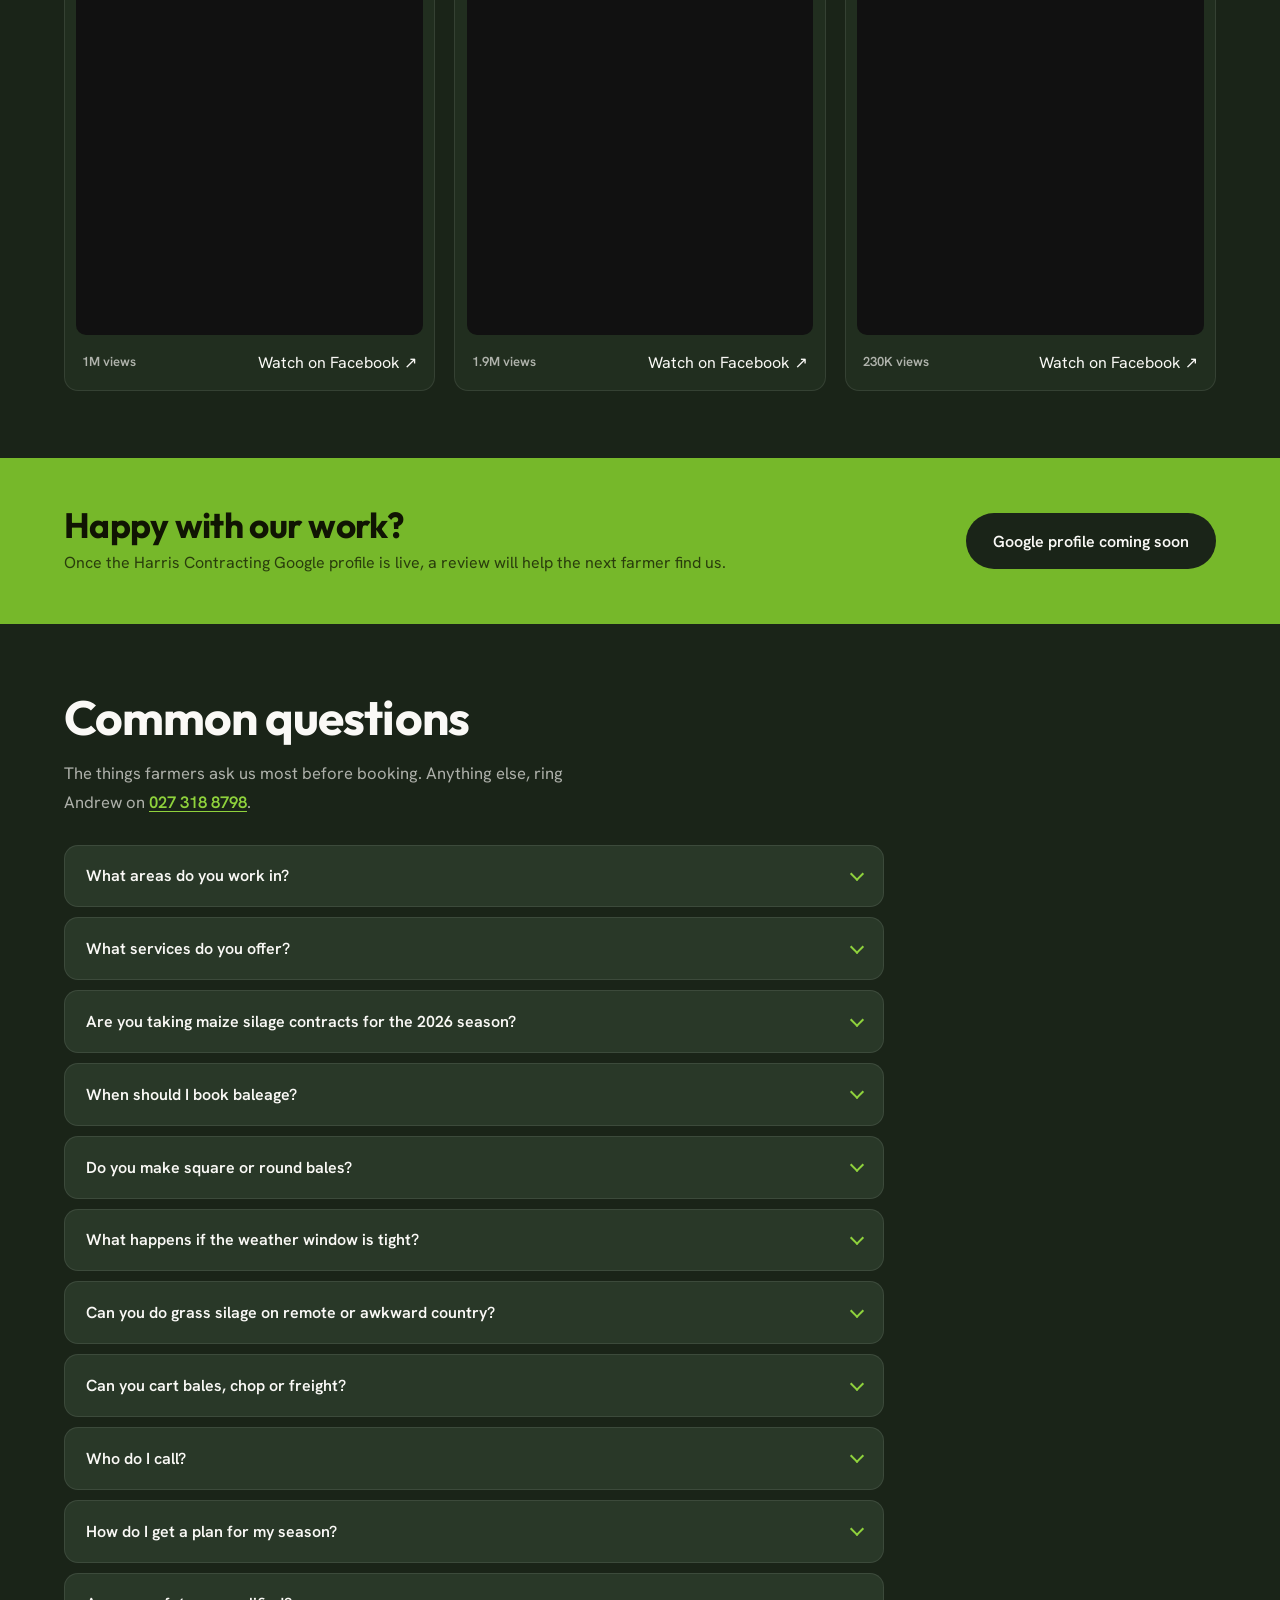
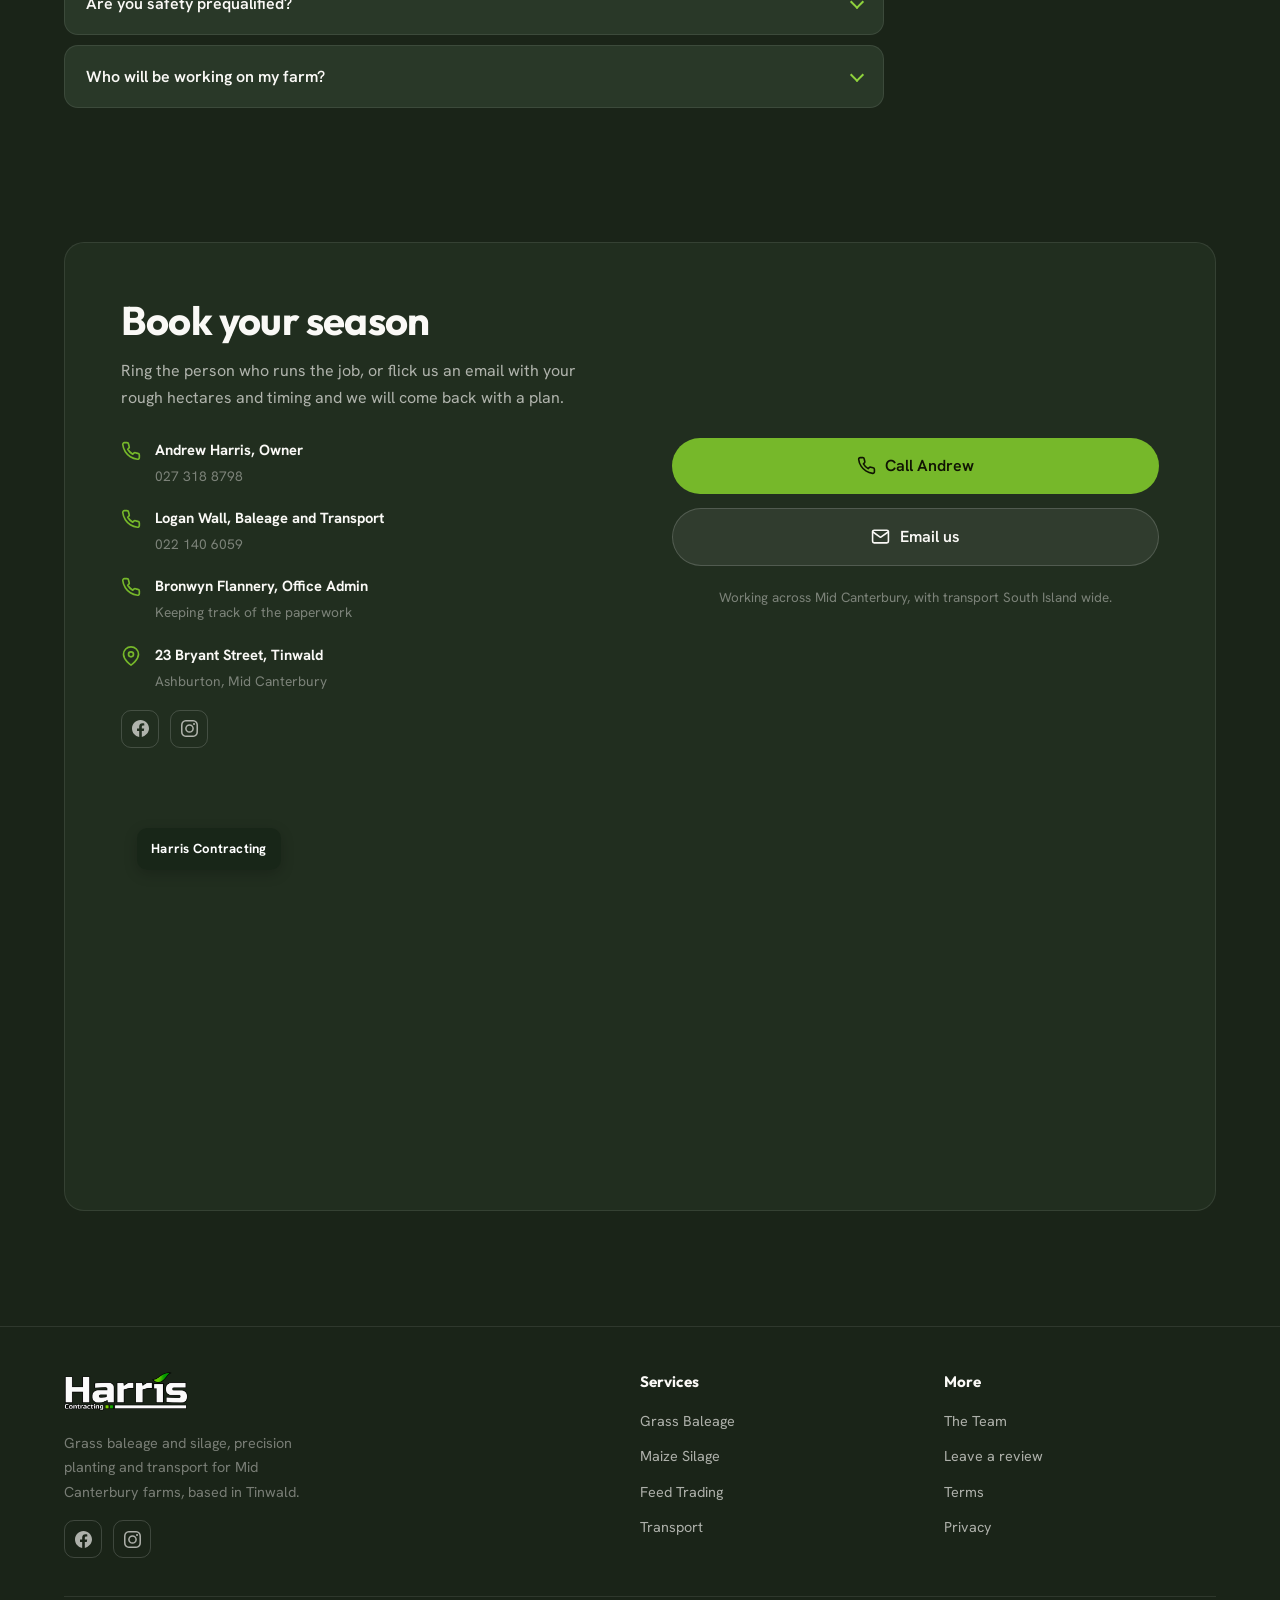
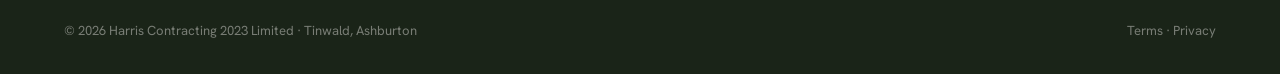
==== commit 49ddee32: "Client changes: drop Chopped Silage, a real grass silage photo - Chopped Silage service panel remove" ====
--- a/index.html
+++ b/index.html
@@ -15,7 +15,7 @@
 <link href="https://fonts.googleapis.com/css2?family=Outfit:wght@500;600;700;800&family=Hanken+Grotesk:wght@400;500;600;700&display=swap" rel="stylesheet">
 <link rel="preload" as="image" href="img/hero-poster.jpg">
 <link rel="stylesheet" href="styles.css">
-<script type="application/ld+json">{"@context": "https://schema.org", "@type": "FAQPage", "mainEntity": [{"@type": "Question", "name": "What areas do you work in?", "acceptedAnswer": {"@type": "Answer", "text": "We are based at 23 Bryant Street, Tinwald, Ashburton, and do our contracting work across Mid Canterbury. Our general and livestock transport runs South Island wide."}}, {"@type": "Question", "name": "What services do you offer?", "acceptedAnswer": {"@type": "Answer", "text": "Grass baleage, grass silage, chopped silage and maize silage, precision planting, straw and hay, feed trading, plus general transport and livestock transport."}}, {"@type": "Question", "name": "Are you taking maize silage contracts for the 2026 season?", "acceptedAnswer": {"@type": "Answer", "text": "Yes. We are contracting now for the 2026 season. Ring Andrew on 027 318 8798 to lock your paddocks in. Planting and the maize contract can be booked together, so one call does both."}}, {"@type": "Question", "name": "When should I book baleage?", "acceptedAnswer": {"@type": "Answer", "text": "Book early for the first cut, or ring mid-season to top up the stack before winter. We bale when the moisture is right, not when the calendar says so."}}, {"@type": "Question", "name": "Do you make square or round bales?", "acceptedAnswer": {"@type": "Answer", "text": "Both. We make tight grass baleage in squares or rounds that holds its feed value through winter. For straw and hay we run three high density big square balers."}}, {"@type": "Question", "name": "What happens if the weather window is tight?", "acceptedAnswer": {"@type": "Answer", "text": "When the weather window is tight we bale under lights rather than lose the crop."}}, {"@type": "Question", "name": "Can you do grass silage on remote or awkward country?", "acceptedAnswer": {"@type": "Answer", "text": "Yes. For grass silage, remote and awkward country is fine. Talk to us about the block before you rule it out."}}, {"@type": "Question", "name": "Can you cart bales, chop or freight?", "acceptedAnswer": {"@type": "Answer", "text": "Yes. We cart bales, fine chop off the chopper and general freight, South Island wide. One truck load or a full season of cartage, ring Logan on 022 140 6059 with the job and the dates."}}, {"@type": "Question", "name": "Who do I call?", "acceptedAnswer": {"@type": "Answer", "text": "Ring Andrew on 027 318 8798 for bookings, silage, planting, straw and hay, and feed trading. Ring Logan on 022 140 6059 for grass baleage, straw and hay, general transport and livestock transport. Bronwyn looks after the office admin, keeping track of the paperwork."}}, {"@type": "Question", "name": "How do I get a plan for my season?", "acceptedAnswer": {"@type": "Answer", "text": "Ring the person who runs the job, or email us with your rough hectares and timing, and we will come back with a plan."}}, {"@type": "Question", "name": "Are you safety prequalified?", "acceptedAnswer": {"@type": "Answer", "text": "Yes. We are prequalified through Site Safe New Zealand with SiteWise Gold status for 2026/27, with a score of 94%, assessed on 29 September 2026. We are also a member of Rural Contractors New Zealand."}}, {"@type": "Question", "name": "Who will be working on my farm?", "acceptedAnswer": {"@type": "Answer", "text": "A small, hands-on team. You will see the same people on your place from the first paddock to the last load, and Andrew stays close to every job from the first quote through to the finished stack."}}]}</script>
+<script type="application/ld+json">{"@context": "https://schema.org", "@type": "FAQPage", "mainEntity": [{"@type": "Question", "name": "What areas do you work in?", "acceptedAnswer": {"@type": "Answer", "text": "We are based at 23 Bryant Street, Tinwald, Ashburton, and do our contracting work across Mid Canterbury. Our general and livestock transport runs South Island wide."}}, {"@type": "Question", "name": "What services do you offer?", "acceptedAnswer": {"@type": "Answer", "text": "Grass baleage, grass silage and maize silage, precision planting, straw and hay, feed trading, plus general transport and livestock transport."}}, {"@type": "Question", "name": "Are you taking maize silage contracts for the 2026 season?", "acceptedAnswer": {"@type": "Answer", "text": "Yes. We are contracting now for the 2026 season. Ring Andrew on 027 318 8798 to lock your paddocks in. Planting and the maize contract can be booked together, so one call does both."}}, {"@type": "Question", "name": "When should I book baleage?", "acceptedAnswer": {"@type": "Answer", "text": "Book early for the first cut, or ring mid-season to top up the stack before winter. We bale when the moisture is right, not when the calendar says so."}}, {"@type": "Question", "name": "Do you make square or round bales?", "acceptedAnswer": {"@type": "Answer", "text": "Both. We make tight grass baleage in squares or rounds that holds its feed value through winter. For straw and hay we run three high density big square balers."}}, {"@type": "Question", "name": "What happens if the weather window is tight?", "acceptedAnswer": {"@type": "Answer", "text": "When the weather window is tight we bale under lights rather than lose the crop."}}, {"@type": "Question", "name": "Can you do grass silage on remote or awkward country?", "acceptedAnswer": {"@type": "Answer", "text": "Yes. For grass silage, remote and awkward country is fine. Talk to us about the block before you rule it out."}}, {"@type": "Question", "name": "Can you cart bales, chop or freight?", "acceptedAnswer": {"@type": "Answer", "text": "Yes. We cart bales, fine chop off the chopper and general freight, South Island wide. One truck load or a full season of cartage, ring Logan on 022 140 6059 with the job and the dates."}}, {"@type": "Question", "name": "Who do I call?", "acceptedAnswer": {"@type": "Answer", "text": "Ring Andrew on 027 318 8798 for bookings, silage, planting, straw and hay, and feed trading. Ring Logan on 022 140 6059 for grass baleage, straw and hay, general transport and livestock transport. Bronwyn looks after the office admin, keeping track of the paperwork."}}, {"@type": "Question", "name": "How do I get a plan for my season?", "acceptedAnswer": {"@type": "Answer", "text": "Ring the person who runs the job, or email us with your rough hectares and timing, and we will come back with a plan."}}, {"@type": "Question", "name": "Are you safety prequalified?", "acceptedAnswer": {"@type": "Answer", "text": "Yes. We are prequalified through Site Safe New Zealand with SiteWise Gold status for 2026/27, with a score of 94%, assessed on 29 September 2026. We are also a member of Rural Contractors New Zealand."}}, {"@type": "Question", "name": "Who will be working on my farm?", "acceptedAnswer": {"@type": "Answer", "text": "A small, hands-on team. You will see the same people on your place from the first paddock to the last load, and Andrew stays close to every job from the first quote through to the finished stack."}}]}</script>
 </head>
 <body>
 
@@ -133,11 +133,6 @@
       </div>
     </article>
     <article class="svc-panel" tabindex="0" role="button" aria-expanded="false">
-      <img src="img/maize-aerial-close.webp" alt="Forage harvester chopping silage into a trailer" loading="lazy">
-      <span class="svc-expand" aria-hidden="true"><svg viewBox="0 0 24 24" fill="none" stroke="currentColor" stroke-width="2.4" stroke-linecap="round" stroke-linejoin="round"><polyline points="6 9 12 15 18 9"/></svg></span>
-      <div class="svc-panel-body"><h3>Chopped Silage</h3><p>Grass and maize chopped to make a consistent, high-energy feed for the stack.</p><div class="svc-panel-more"><div class="svc-panel-more-inner"><ul><li>Andrew and George run the chopping crew from start to finish.</li><li>Chop, cart and roll as one coordinated job.</li></ul><p>Talk to Andrew about the paddock, crop and harvest window.</p></div></div><div class="svc-contacts"><a href="tel:+64273188798"><svg viewBox="0 0 24 24"><path d="M22 16.92v3a2 2 0 0 1-2.18 2 19.79 19.79 0 0 1-8.63-3.07 19.5 19.5 0 0 1-6-6 19.79 19.79 0 0 1-3.07-8.67A2 2 0 0 1 4.11 2h3a2 2 0 0 1 2 1.72c.13.96.36 1.9.7 2.81a2 2 0 0 1-.45 2.11L8.09 9.91a16 16 0 0 0 6 6l1.27-1.27a2 2 0 0 1 2.11-.45c.9.34 1.85.57 2.81.7A2 2 0 0 1 22 16.92z"/></svg>Andrew Harris <span>027 318 8798</span></a></div></div>
-    </article>
-    <article class="svc-panel" tabindex="0" role="button" aria-expanded="false">
       <img src="img/planting-soil.webp" alt="Soil thermometer beside a maize seedling in worked ground" loading="lazy">
       <span class="svc-expand" aria-hidden="true"><svg viewBox="0 0 24 24" fill="none" stroke="currentColor" stroke-width="2.4" stroke-linecap="round" stroke-linejoin="round"><polyline points="6 9 12 15 18 9"/></svg></span>
       <div class="svc-panel-body">
@@ -154,7 +149,7 @@
       </div>
     </article>
     <article class="svc-panel" tabindex="0" role="button" aria-expanded="false">
-      <img src="img/mowing-rows.webp" alt="Claas tractor mowing grass into rows" loading="lazy">
+      <img src="img/grass-silage-chop-1080.webp" srcset="img/grass-silage-chop-1080.webp 608w, img/grass-silage-chop-1920.webp 1080w" sizes="(max-width:1000px) 100vw, 50vw" width="1080" height="1920" alt="Claas forage harvester chopping rows of cut grass and blowing it into a Bergmann trailer alongside, seen from above" loading="lazy">
       <span class="svc-expand" aria-hidden="true"><svg viewBox="0 0 24 24" fill="none" stroke="currentColor" stroke-width="2.4" stroke-linecap="round" stroke-linejoin="round"><polyline points="6 9 12 15 18 9"/></svg></span>
       <div class="svc-panel-body">
         <h3>Grass Silage</h3>
@@ -185,7 +180,7 @@
         <div class="svc-contacts"><a href="tel:+64273188798"><svg viewBox="0 0 24 24"><path d="M22 16.92v3a2 2 0 0 1-2.18 2 19.79 19.79 0 0 1-8.63-3.07 19.5 19.5 0 0 1-6-6 19.79 19.79 0 0 1-3.07-8.67A2 2 0 0 1 4.11 2h3a2 2 0 0 1 2 1.72 12.84 12.84 0 0 0 .7 2.81 2 2 0 0 1-.45 2.11L8.09 9.91a16 16 0 0 0 6 6l1.27-1.27a2 2 0 0 1 2.11-.45 12.84 12.84 0 0 0 2.81.7A2 2 0 0 1 22 16.92z"/></svg>Andrew Harris <span>027 318 8798</span></a><a href="tel:+64221406059"><svg viewBox="0 0 24 24"><path d="M22 16.92v3a2 2 0 0 1-2.18 2 19.79 19.79 0 0 1-8.63-3.07 19.5 19.5 0 0 1-6-6 19.79 19.79 0 0 1-3.07-8.67A2 2 0 0 1 4.11 2h3a2 2 0 0 1 2 1.72 12.84 12.84 0 0 0 .7 2.81 2 2 0 0 1-.45 2.11L8.09 9.91a16 16 0 0 0 6 6l1.27-1.27a2 2 0 0 1 2.11-.45 12.84 12.84 0 0 0 2.81.7A2 2 0 0 1 22 16.92z"/></svg>Logan Wall <span>022 140 6059</span></a></div>
       </div>
     </article>
-    <article class="svc-panel svc-panel--wide" tabindex="0" role="button" aria-expanded="false">
+    <article class="svc-panel" tabindex="0" role="button" aria-expanded="false">
       <img src="img/silage-chop.webp" alt="Hand checking a fistful of chopped silage at the stack face" loading="lazy">
       <span class="svc-expand" aria-hidden="true"><svg viewBox="0 0 24 24" fill="none" stroke="currentColor" stroke-width="2.4" stroke-linecap="round" stroke-linejoin="round"><polyline points="6 9 12 15 18 9"/></svg></span>
       <div class="svc-panel-body">
@@ -318,7 +313,7 @@
     <p>Andrew built Harris Contracting around a simple idea: the person who quotes your job should be the one in the paddock doing it. The crew plants, mows, rakes, bales, chops and carts, and the trucks carry it wherever it needs to go.</p>
     <ul class="about-points">
       <li><svg viewBox="0 0 24 24"><polyline points="20 6 9 17 4 12"/></svg><span>Based in Tinwald, working across Mid Canterbury</span></li>
-      <li><svg viewBox="0 0 24 24"><polyline points="20 6 9 17 4 12"/></svg><span>Grass baleage, grass silage, chopped silage and maize silage</span></li>
+      <li><svg viewBox="0 0 24 24"><polyline points="20 6 9 17 4 12"/></svg><span>Grass baleage, grass silage and maize silage</span></li>
       <li><svg viewBox="0 0 24 24"><polyline points="20 6 9 17 4 12"/></svg><span>Precision planting, straw and hay, and feed trading</span></li>
       <li><svg viewBox="0 0 24 24"><polyline points="20 6 9 17 4 12"/></svg><span>General and livestock transport across the whole South Island</span></li>
       <li><svg viewBox="0 0 24 24"><polyline points="20 6 9 17 4 12"/></svg><span>Member of Rural Contractors New Zealand</span></li>
@@ -387,7 +382,7 @@
       </details>
       <details>
         <summary>What services do you offer?</summary>
-        <p>Grass baleage, grass silage, chopped silage and maize silage, precision planting, straw and hay, feed trading, plus general transport and livestock transport.</p>
+        <p>Grass baleage, grass silage and maize silage, precision planting, straw and hay, feed trading, plus general transport and livestock transport.</p>
       </details>
       <details>
         <summary>Are you taking maize silage contracts for the 2026 season?</summary>
--- a/styles.css
+++ b/styles.css
@@ -462,7 +462,7 @@
 }
 
 /* Brief updates */
-.svc-panel:nth-child(4) .svc-panel-body>p{font-weight:700;color:var(--text)}
+.svc-panel:nth-child(3) .svc-panel-body>p{font-weight:700;color:var(--text)}
 #hero-review{display:none}
 @media (max-width:1000px){.svc-subheading{grid-column:span 1}}
 
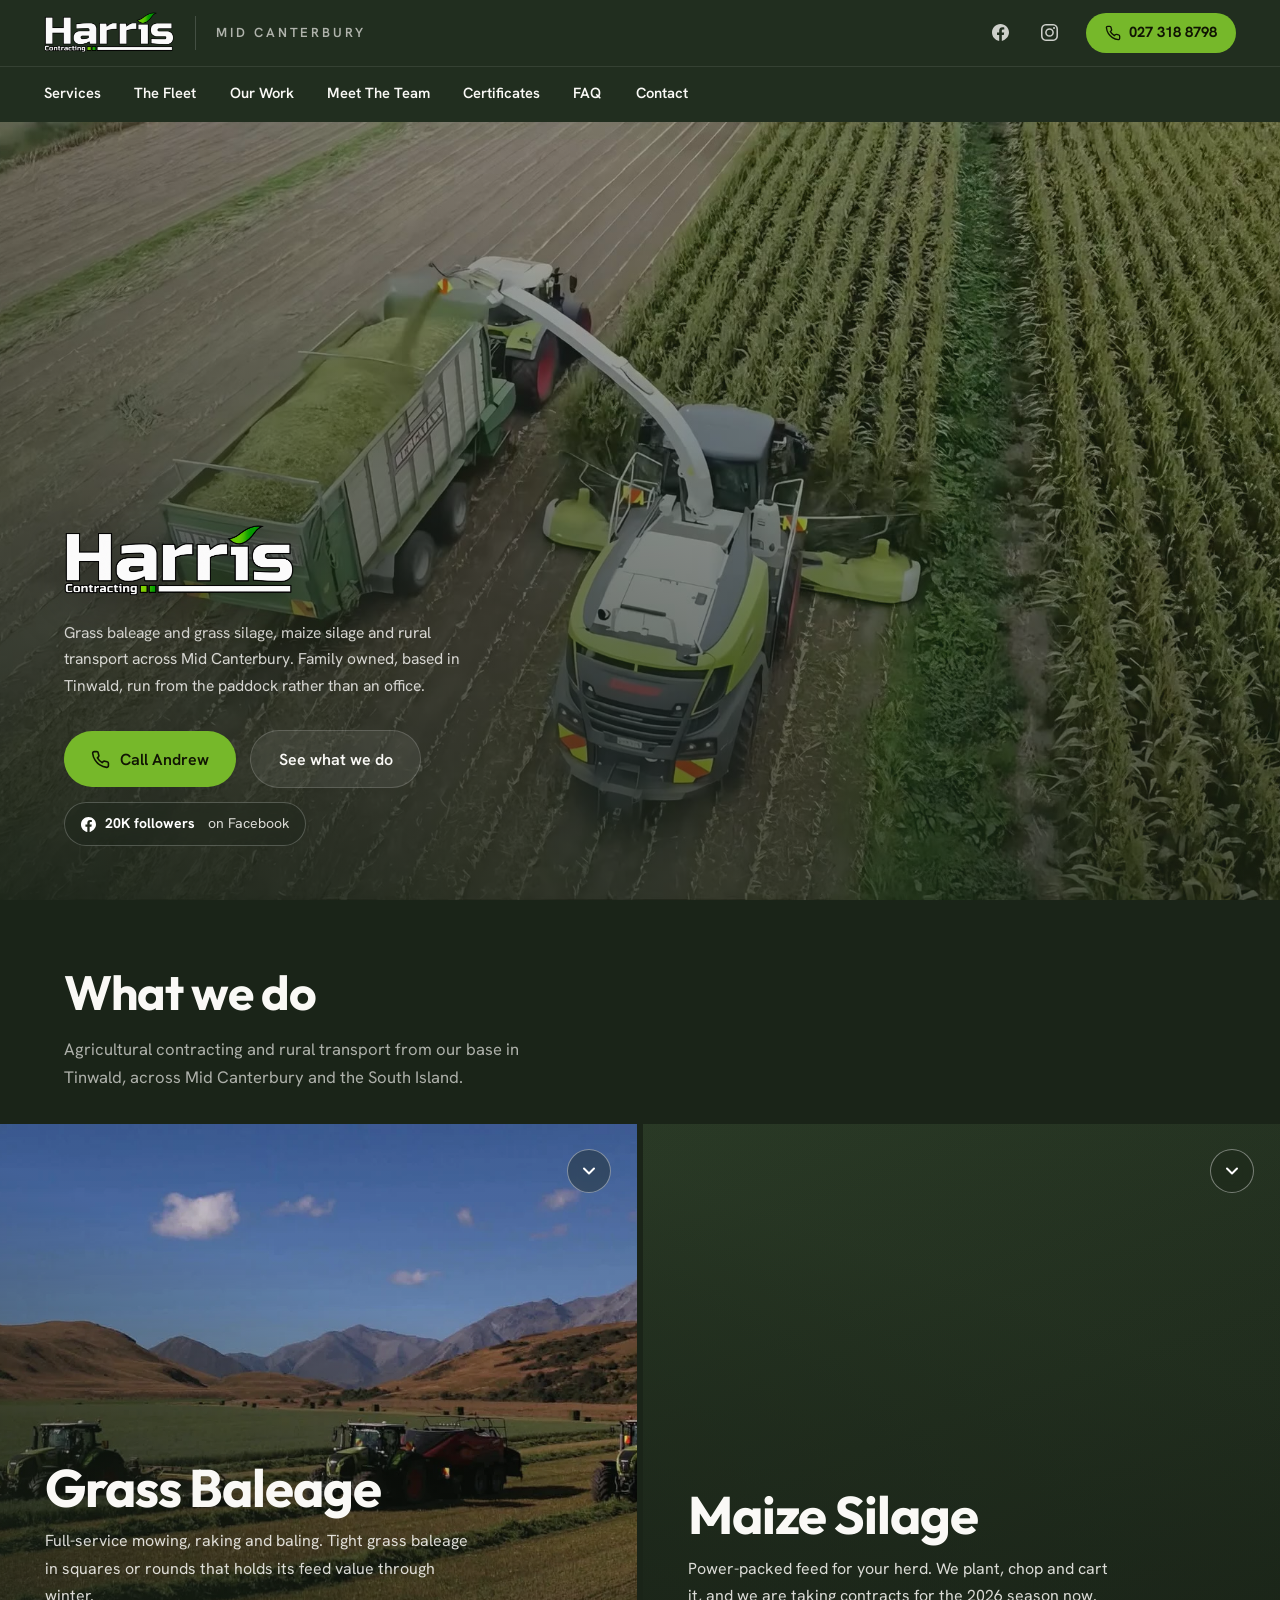
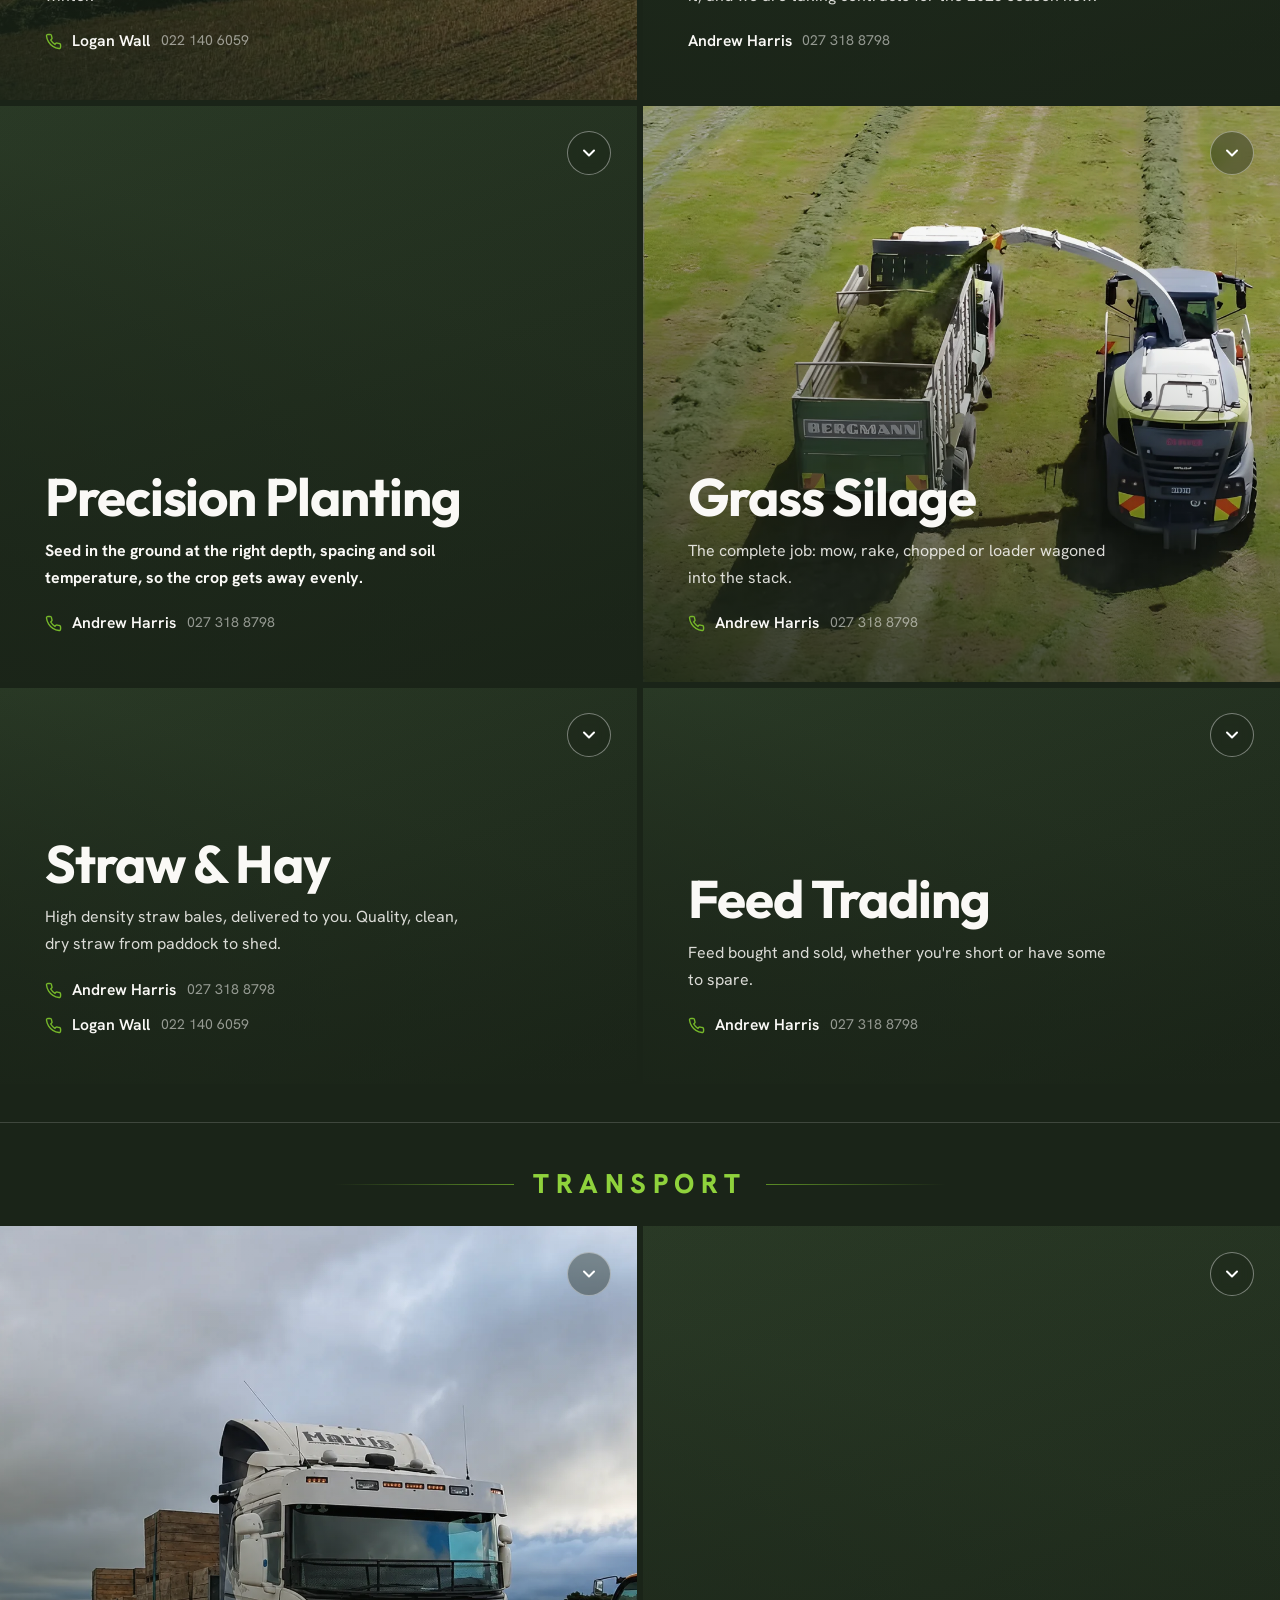
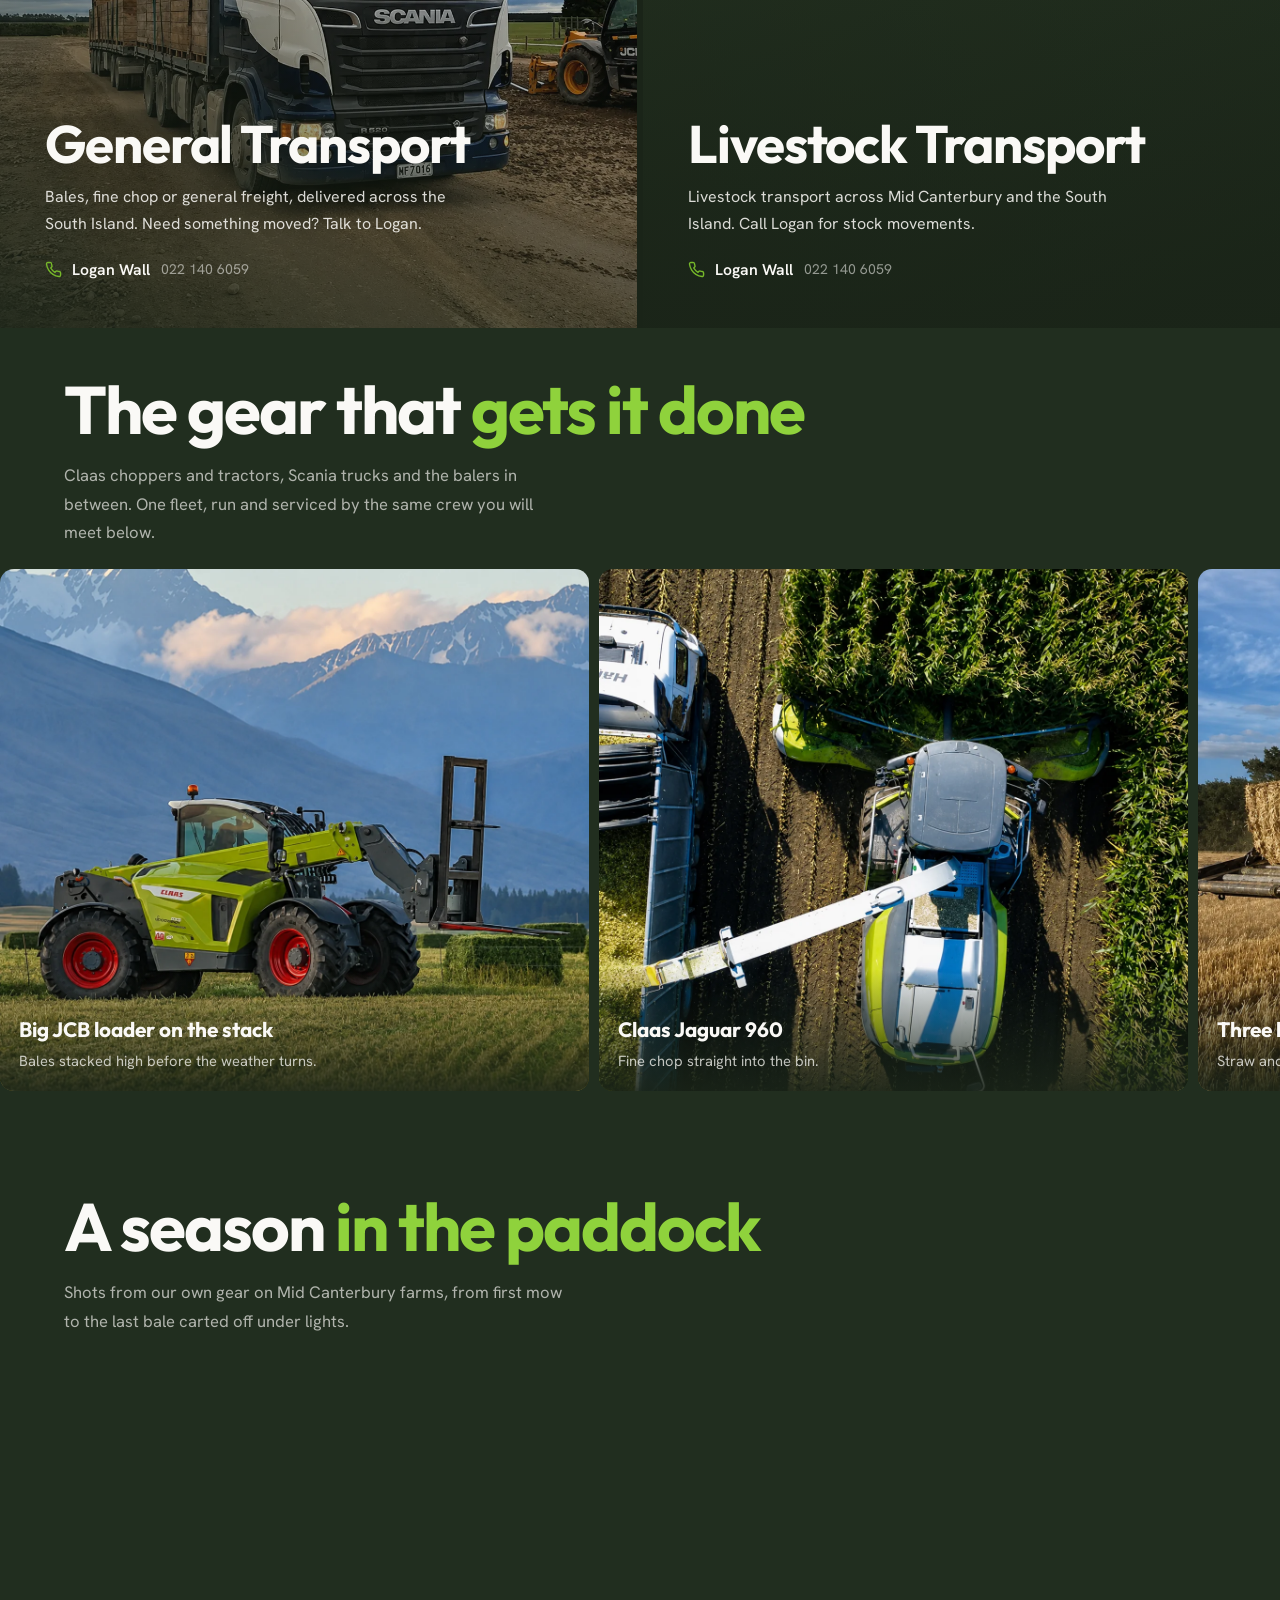
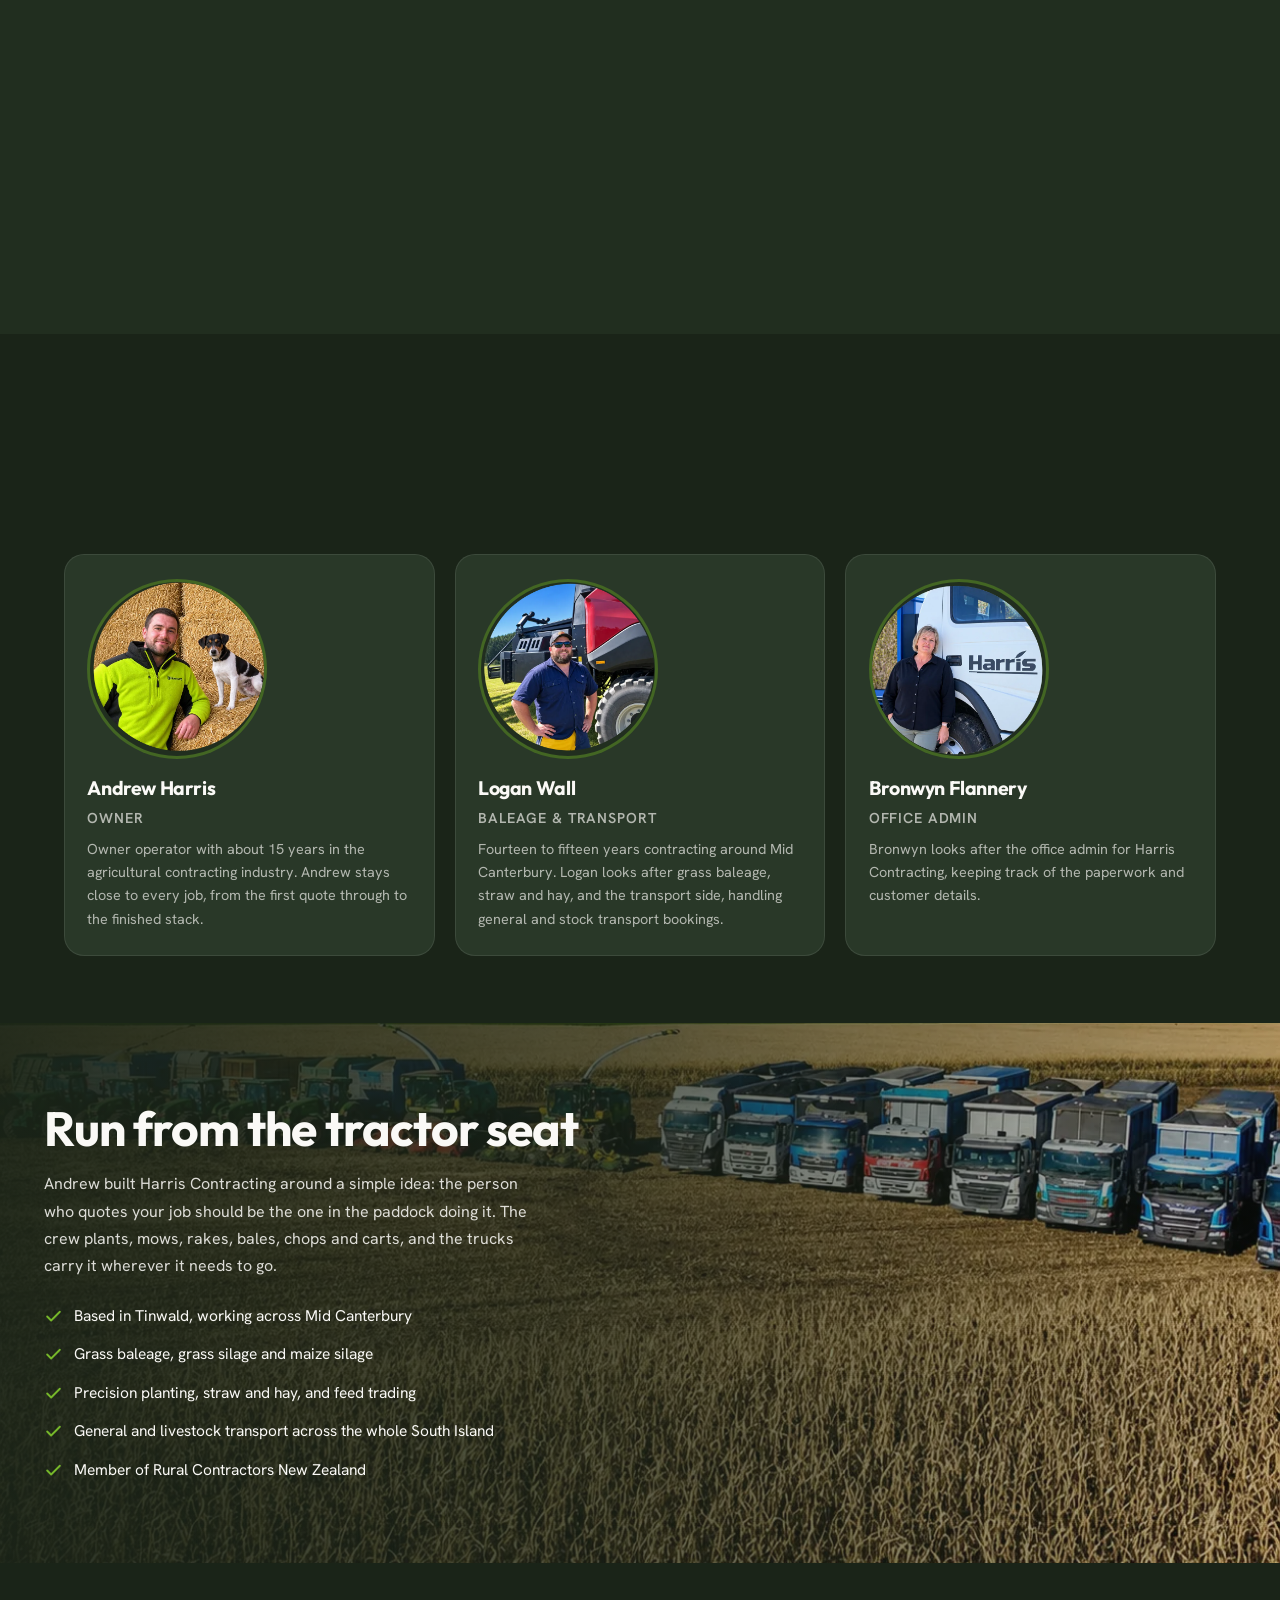
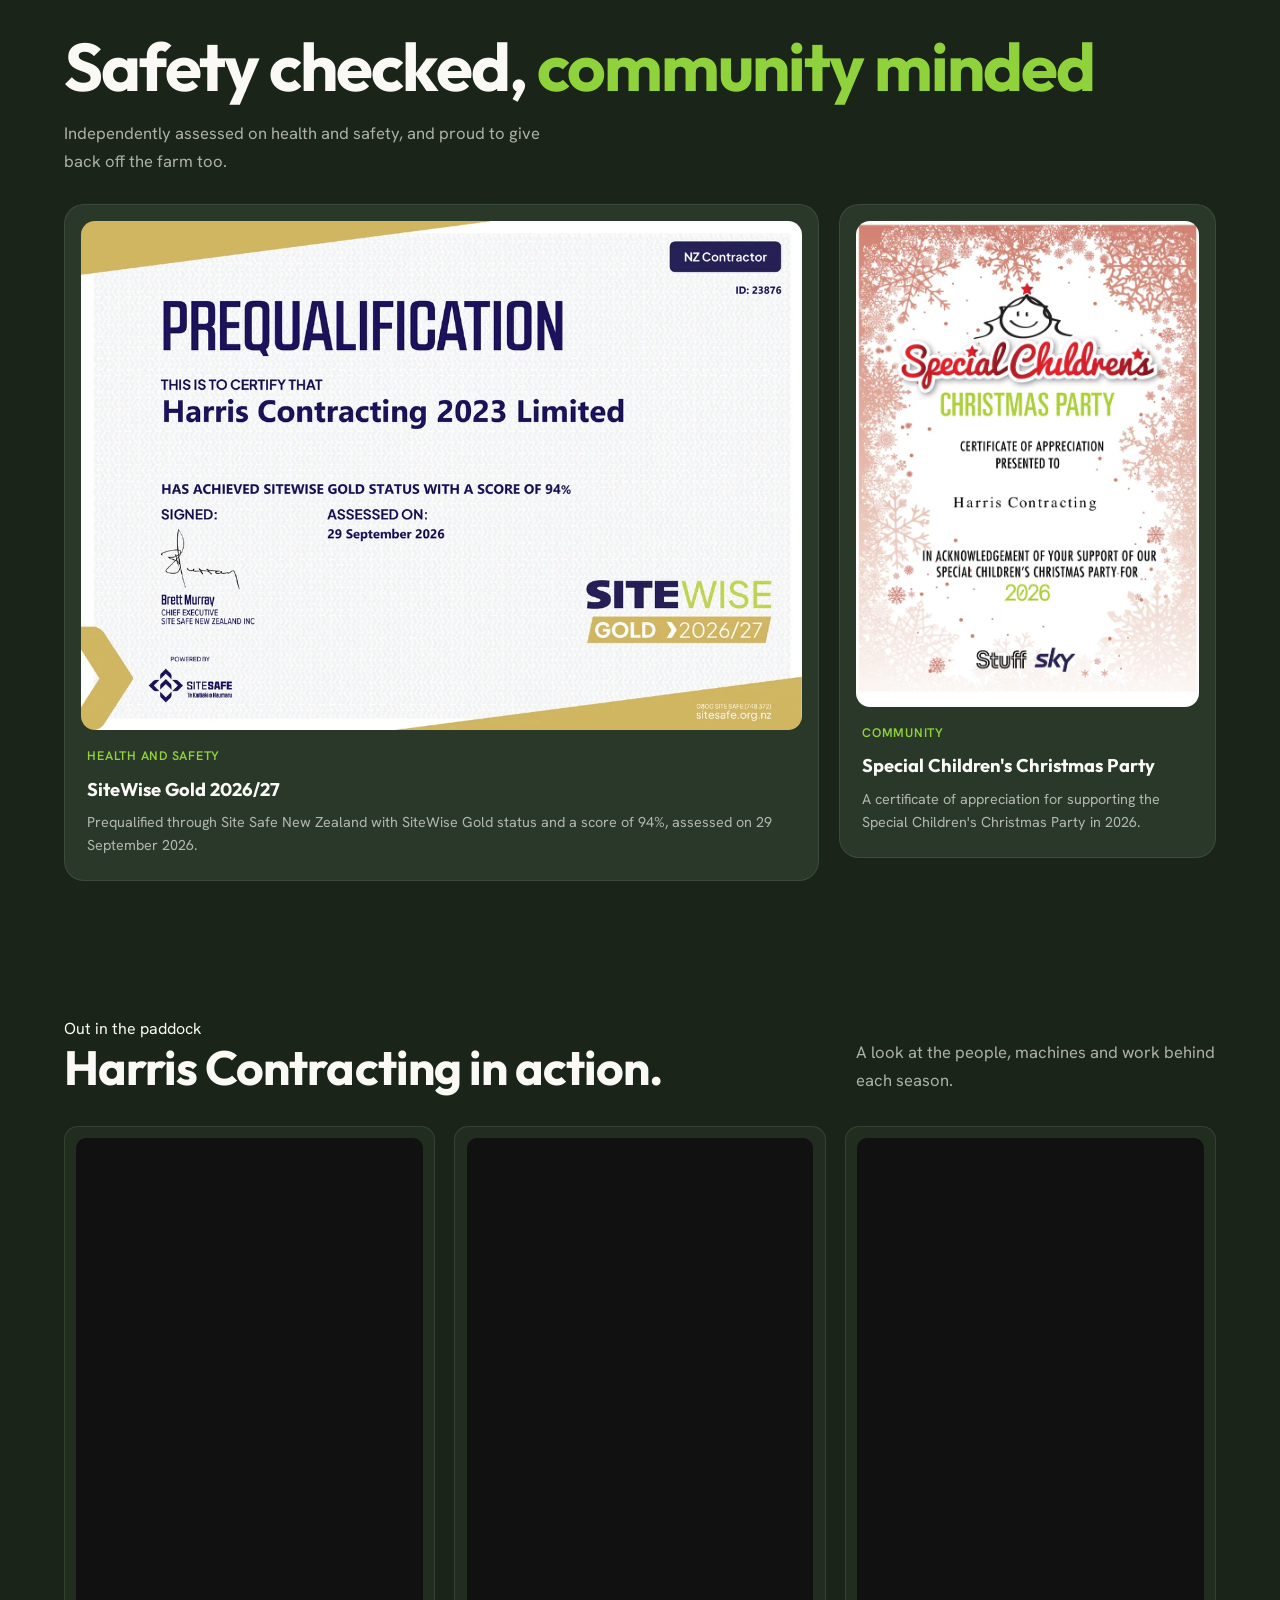
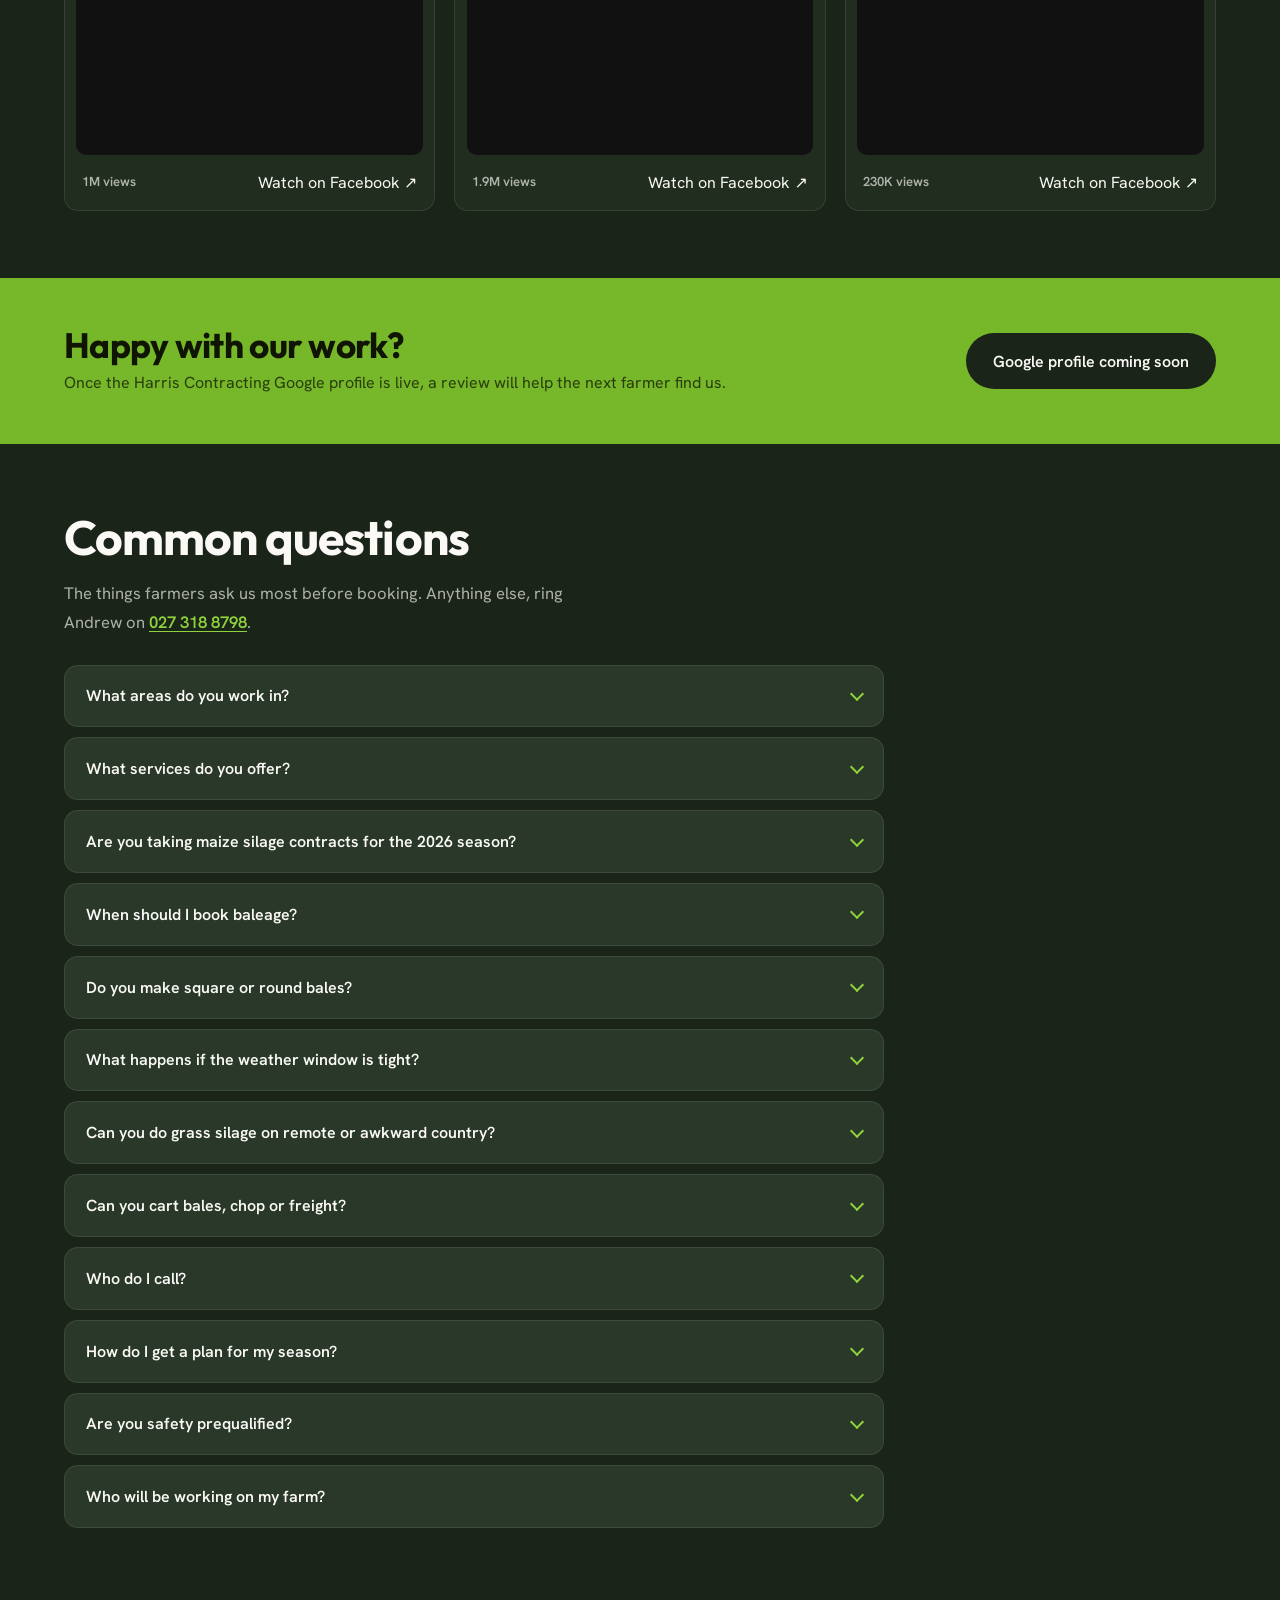
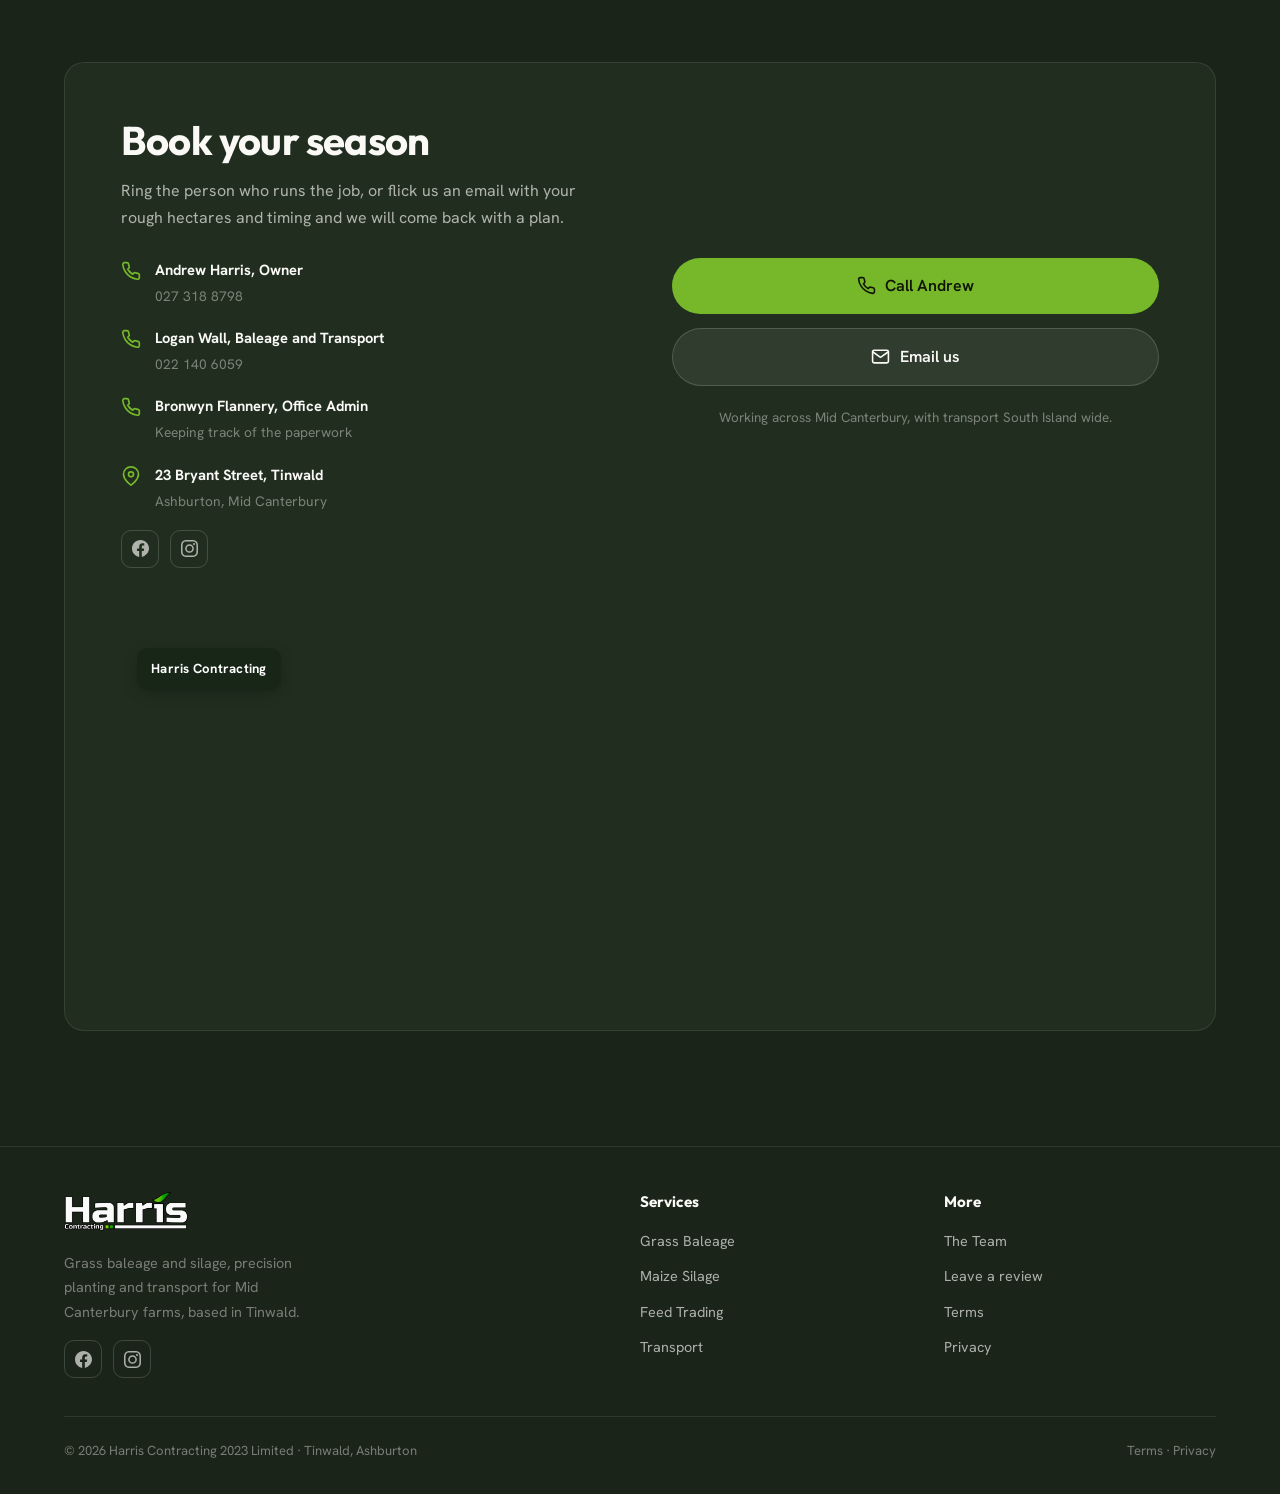
==== commit 2f063581: "Client changes: remove AI-generated photos (maize silage, planting, straw and hay, feed trading, liv" ====
--- a/index.html
+++ b/index.html
@@ -115,9 +115,8 @@
         <div class="svc-contacts"><a href="tel:+64221406059"><svg viewBox="0 0 24 24"><path d="M22 16.92v3a2 2 0 0 1-2.18 2 19.79 19.79 0 0 1-8.63-3.07 19.5 19.5 0 0 1-6-6 19.79 19.79 0 0 1-3.07-8.67A2 2 0 0 1 4.11 2h3a2 2 0 0 1 2 1.72 12.84 12.84 0 0 0 .7 2.81 2 2 0 0 1-.45 2.11L8.09 9.91a16 16 0 0 0 6 6l1.27-1.27a2 2 0 0 1 2.11-.45 12.84 12.84 0 0 0 2.81.7A2 2 0 0 1 22 16.92z"/></svg>Logan Wall <span>022 140 6059</span></a></div>
       </div>
     </article>
-    <article class="svc-panel" tabindex="0" role="button" aria-expanded="false">
-      <img src="img/maize-aerial-rows.webp" alt="Forage harvester chopping maize rows into a truck, seen from above" loading="lazy">
-      <span class="svc-expand" aria-hidden="true"><svg viewBox="0 0 24 24" fill="none" stroke="currentColor" stroke-width="2.4" stroke-linecap="round" stroke-linejoin="round"><polyline points="6 9 12 15 18 9"/></svg></span>
+    <article class="svc-panel svc-panel--plain" tabindex="0" role="button" aria-expanded="false">
+            <span class="svc-expand" aria-hidden="true"><svg viewBox="0 0 24 24" fill="none" stroke="currentColor" stroke-width="2.4" stroke-linecap="round" stroke-linejoin="round"><polyline points="6 9 12 15 18 9"/></svg></span>
       <div class="svc-panel-body">
         <h3>Maize Silage</h3>
         <p>Power-packed feed for your herd. We plant, chop and cart it, and we are taking contracts for the 2026 season now.</p>
@@ -132,9 +131,8 @@
         <div class="svc-contacts"><a href="tel:+64273188798">Andrew Harris <span>027 318 8798</span></a></div>
       </div>
     </article>
-    <article class="svc-panel" tabindex="0" role="button" aria-expanded="false">
-      <img src="img/planting-soil.webp" alt="Soil thermometer beside a maize seedling in worked ground" loading="lazy">
-      <span class="svc-expand" aria-hidden="true"><svg viewBox="0 0 24 24" fill="none" stroke="currentColor" stroke-width="2.4" stroke-linecap="round" stroke-linejoin="round"><polyline points="6 9 12 15 18 9"/></svg></span>
+    <article class="svc-panel svc-panel--plain" tabindex="0" role="button" aria-expanded="false">
+            <span class="svc-expand" aria-hidden="true"><svg viewBox="0 0 24 24" fill="none" stroke="currentColor" stroke-width="2.4" stroke-linecap="round" stroke-linejoin="round"><polyline points="6 9 12 15 18 9"/></svg></span>
       <div class="svc-panel-body">
         <h3>Precision Planting</h3>
         <p>Seed in the ground at the right depth, spacing and soil temperature, so the crop gets away evenly.</p>
@@ -164,9 +162,8 @@
         <div class="svc-contacts"><a href="tel:+64273188798"><svg viewBox="0 0 24 24"><path d="M22 16.92v3a2 2 0 0 1-2.18 2 19.79 19.79 0 0 1-8.63-3.07 19.5 19.5 0 0 1-6-6 19.79 19.79 0 0 1-3.07-8.67A2 2 0 0 1 4.11 2h3a2 2 0 0 1 2 1.72 12.84 12.84 0 0 0 .7 2.81 2 2 0 0 1-.45 2.11L8.09 9.91a16 16 0 0 0 6 6l1.27-1.27a2 2 0 0 1 2.11-.45 12.84 12.84 0 0 0 2.81.7A2 2 0 0 1 22 16.92z"/></svg>Andrew Harris <span>027 318 8798</span></a></div>
       </div>
     </article>
-    <article class="svc-panel" tabindex="0" role="button" aria-expanded="false">
-      <img src="img/baling-straw.webp" alt="Big square baler working through straw at golden hour" loading="lazy">
-      <span class="svc-expand" aria-hidden="true"><svg viewBox="0 0 24 24" fill="none" stroke="currentColor" stroke-width="2.4" stroke-linecap="round" stroke-linejoin="round"><polyline points="6 9 12 15 18 9"/></svg></span>
+    <article class="svc-panel svc-panel--plain" tabindex="0" role="button" aria-expanded="false">
+            <span class="svc-expand" aria-hidden="true"><svg viewBox="0 0 24 24" fill="none" stroke="currentColor" stroke-width="2.4" stroke-linecap="round" stroke-linejoin="round"><polyline points="6 9 12 15 18 9"/></svg></span>
       <div class="svc-panel-body">
         <h3>Straw &amp; Hay</h3>
         <p>High density straw bales, delivered to you. Quality, clean, dry straw from paddock to shed.</p>
@@ -180,9 +177,8 @@
         <div class="svc-contacts"><a href="tel:+64273188798"><svg viewBox="0 0 24 24"><path d="M22 16.92v3a2 2 0 0 1-2.18 2 19.79 19.79 0 0 1-8.63-3.07 19.5 19.5 0 0 1-6-6 19.79 19.79 0 0 1-3.07-8.67A2 2 0 0 1 4.11 2h3a2 2 0 0 1 2 1.72 12.84 12.84 0 0 0 .7 2.81 2 2 0 0 1-.45 2.11L8.09 9.91a16 16 0 0 0 6 6l1.27-1.27a2 2 0 0 1 2.11-.45 12.84 12.84 0 0 0 2.81.7A2 2 0 0 1 22 16.92z"/></svg>Andrew Harris <span>027 318 8798</span></a><a href="tel:+64221406059"><svg viewBox="0 0 24 24"><path d="M22 16.92v3a2 2 0 0 1-2.18 2 19.79 19.79 0 0 1-8.63-3.07 19.5 19.5 0 0 1-6-6 19.79 19.79 0 0 1-3.07-8.67A2 2 0 0 1 4.11 2h3a2 2 0 0 1 2 1.72 12.84 12.84 0 0 0 .7 2.81 2 2 0 0 1-.45 2.11L8.09 9.91a16 16 0 0 0 6 6l1.27-1.27a2 2 0 0 1 2.11-.45 12.84 12.84 0 0 0 2.81.7A2 2 0 0 1 22 16.92z"/></svg>Logan Wall <span>022 140 6059</span></a></div>
       </div>
     </article>
-    <article class="svc-panel" tabindex="0" role="button" aria-expanded="false">
-      <img src="img/silage-chop.webp" alt="Hand checking a fistful of chopped silage at the stack face" loading="lazy">
-      <span class="svc-expand" aria-hidden="true"><svg viewBox="0 0 24 24" fill="none" stroke="currentColor" stroke-width="2.4" stroke-linecap="round" stroke-linejoin="round"><polyline points="6 9 12 15 18 9"/></svg></span>
+    <article class="svc-panel svc-panel--plain" tabindex="0" role="button" aria-expanded="false">
+            <span class="svc-expand" aria-hidden="true"><svg viewBox="0 0 24 24" fill="none" stroke="currentColor" stroke-width="2.4" stroke-linecap="round" stroke-linejoin="round"><polyline points="6 9 12 15 18 9"/></svg></span>
       <div class="svc-panel-body">
         <h3>Feed Trading</h3>
         <p>Feed bought and sold, whether you're short or have some to spare.</p>
@@ -213,9 +209,8 @@
         <div class="svc-contacts"><a href="tel:+64221406059"><svg viewBox="0 0 24 24"><path d="M22 16.92v3a2 2 0 0 1-2.18 2 19.79 19.79 0 0 1-8.63-3.07 19.5 19.5 0 0 1-6-6 19.79 19.79 0 0 1-3.07-8.67A2 2 0 0 1 4.11 2h3a2 2 0 0 1 2 1.72 12.84 12.84 0 0 0 .7 2.81 2 2 0 0 1-.45 2.11L8.09 9.91a16 16 0 0 0 6 6l1.27-1.27a2 2 0 0 1 2.11-.45 12.84 12.84 0 0 0 2.81.7A2 2 0 0 1 22 16.92z"/></svg>Logan Wall <span>022 140 6059</span></a></div>
       </div>
     </article>
-    <article class="svc-panel" tabindex="0" role="button" aria-expanded="false">
-      <img src="img/transport-stock-truck.webp" alt="Livestock transport truck on a South Island road" loading="lazy">
-      <span class="svc-expand" aria-hidden="true"><svg viewBox="0 0 24 24" fill="none" stroke="currentColor" stroke-width="2.4" stroke-linecap="round" stroke-linejoin="round"><polyline points="6 9 12 15 18 9"/></svg></span>
+    <article class="svc-panel svc-panel--plain" tabindex="0" role="button" aria-expanded="false">
+            <span class="svc-expand" aria-hidden="true"><svg viewBox="0 0 24 24" fill="none" stroke="currentColor" stroke-width="2.4" stroke-linecap="round" stroke-linejoin="round"><polyline points="6 9 12 15 18 9"/></svg></span>
       <div class="svc-panel-body"><h3>Livestock Transport</h3><p>Livestock transport across Mid Canterbury and the South Island. Call Logan for stock movements.</p><div class="svc-panel-more"><div class="svc-panel-more-inner"><ul><li>Planned stock cartage with a clear pickup and delivery plan.</li><li>South Island wide for regular and one-off movements.</li></ul><p>Ring Logan on 022 140 6059 to talk through the load and timing.</p></div></div><div class="svc-contacts"><a href="tel:+64221406059"><svg viewBox="0 0 24 24"><path d="M22 16.92v3a2 2 0 0 1-2.18 2 19.79 19.79 0 0 1-8.63-3.07 19.5 19.5 0 0 1-6-6 19.79 19.79 0 0 1-3.07-8.67A2 2 0 0 1 4.11 2h3a2 2 0 0 1 2 1.72c.13.96.36 1.9.7 2.81a2 2 0 0 1-.45 2.11L8.09 9.91a16 16 0 0 0 6 6l1.27-1.27a2 2 0 0 1 2.11-.45c.9.34 1.85.57 2.81.7A2 2 0 0 1 22 16.92z"/></svg>Logan Wall <span>022 140 6059</span></a></div></div>
     </article>
   </div>
@@ -244,10 +239,6 @@
       <figcaption><strong>Three high density big square balers</strong><span>Straw and hay through harvest.</span></figcaption>
     </figure>
     <figure class="fleet-slide">
-      <img src="img/silage-pit.webp" alt="Compacted silage stack face" loading="lazy">
-      <figcaption><strong>The stack</strong><span>Rolled tight and covered before the rain.</span></figcaption>
-    </figure>
-    <figure class="fleet-slide">
       <img src="img/transport-shed-load.webp" alt="Truck loaded with produce bins inside the shed" loading="lazy">
       <figcaption><strong>Freight and bins</strong><span>Loaded in the shed, delivered South Island wide.</span></figcaption>
     </figure>
@@ -266,10 +257,8 @@
     <figure class="fleet-slide"><img src="img/fleet-aerial.webp" alt="Harris Contracting fleet of tractors and trucks lined up in a paddock" loading="lazy"><figcaption><strong>The full fleet lined up between jobs</strong></figcaption></figure>
     <figure class="fleet-slide"><img src="img/mowing-rows.webp" alt="Claas tractor mowing grass rows" loading="lazy"><figcaption><strong>First cut going down</strong></figcaption></figure>
     <figure class="fleet-slide"><img src="img/maize-chopper-trailer.webp" alt="Forage harvester filling a silage trailer with chopped maize" loading="lazy"><figcaption><strong>Fine chop straight into the trailer</strong></figcaption></figure>
-    <figure class="fleet-slide"><img src="img/baling-straw.webp" alt="Square baler working through straw at golden hour" loading="lazy"><figcaption><strong>Squares through the straw</strong></figcaption></figure>
     <figure class="fleet-slide"><img src="img/green-aerial.webp" alt="Tractors rowing up a green paddock below the hills" loading="lazy"><figcaption><strong>Rowing up under the hills</strong></figcaption></figure>
     <figure class="fleet-slide"><img src="img/night-baling.webp" alt="Baling under lights at night" loading="lazy"><figcaption><strong>When the weather window says go, we go</strong></figcaption></figure>
-    <figure class="fleet-slide"><img src="img/transport-stock-truck.webp" alt="Livestock transport truck on a rural South Island road" loading="lazy"><figcaption><strong>Livestock transport heading over the hill</strong></figcaption></figure>
     <figure class="fleet-slide"><img src="img/yard-new-gate-1080.webp" srcset="img/yard-new-gate-1080.webp 1080w, img/yard-new-gate-1920.webp 1920w" sizes="(max-width:720px) 92vw, 640px" width="1920" height="1440" alt="Harris Contracting ute at a timber gateway with the Harris sign, the site of the new yard" loading="lazy"><figcaption><strong>Where the new yard will be</strong></figcaption></figure>
     <figure class="fleet-slide"><img src="img/ute-office-1080.webp" srcset="img/ute-office-1080.webp 1080w, img/ute-office-1920.webp 1920w" sizes="(max-width:720px) 92vw, 640px" width="1920" height="1440" alt="Harris Contracting ute parked on the road outside the office" loading="lazy"><figcaption><strong>The ute outside the office</strong></figcaption></figure>
   </div>
--- a/styles.css
+++ b/styles.css
@@ -483,3 +483,7 @@
   .cert-grid{grid-template-columns:1fr}
   .cert-card:nth-child(2){max-width:420px}
 }
+
+/* service panels with no photo (waiting on real ones) */
+.svc-panel--plain{background:linear-gradient(160deg,#2a3a26 0%,#1a2418 100%);min-height:clamp(320px,44vh,460px)}
+.svc-subheading--transport~.svc-panel--plain{min-height:clamp(320px,44vh,460px)}
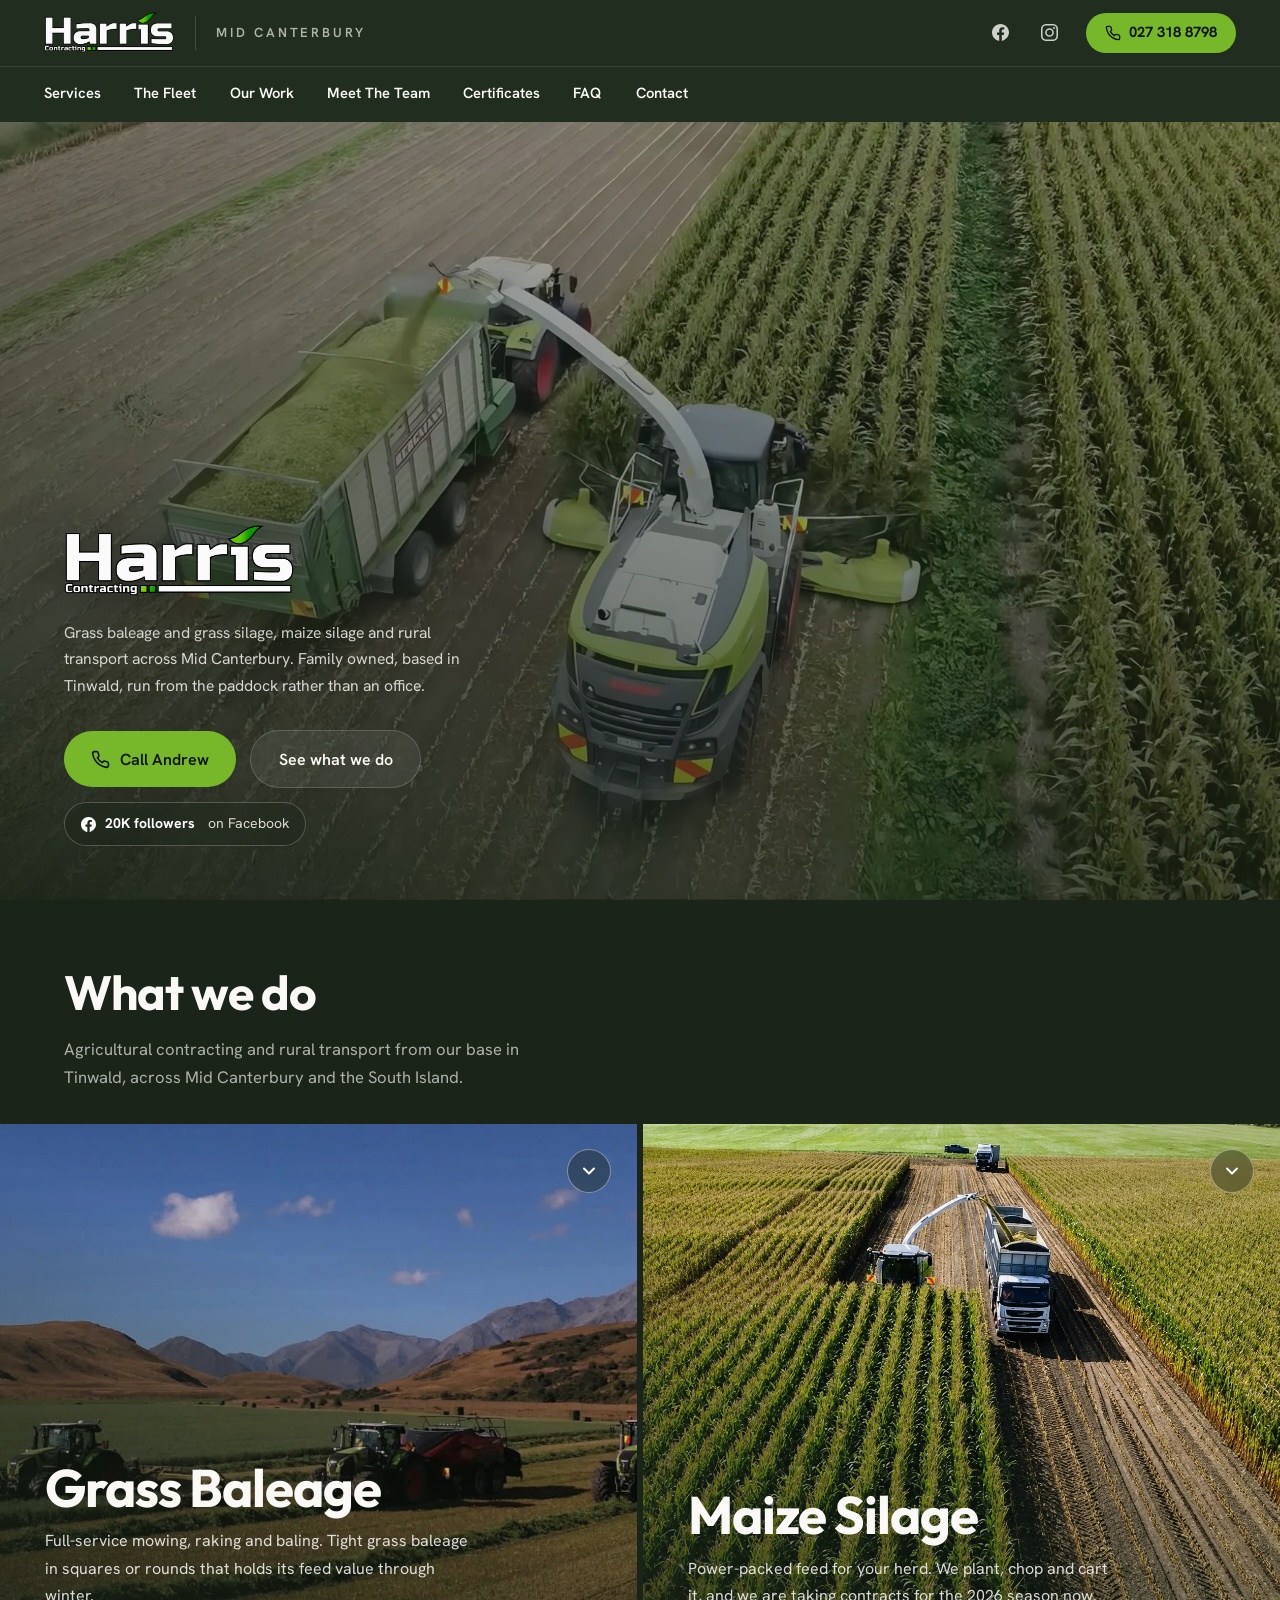
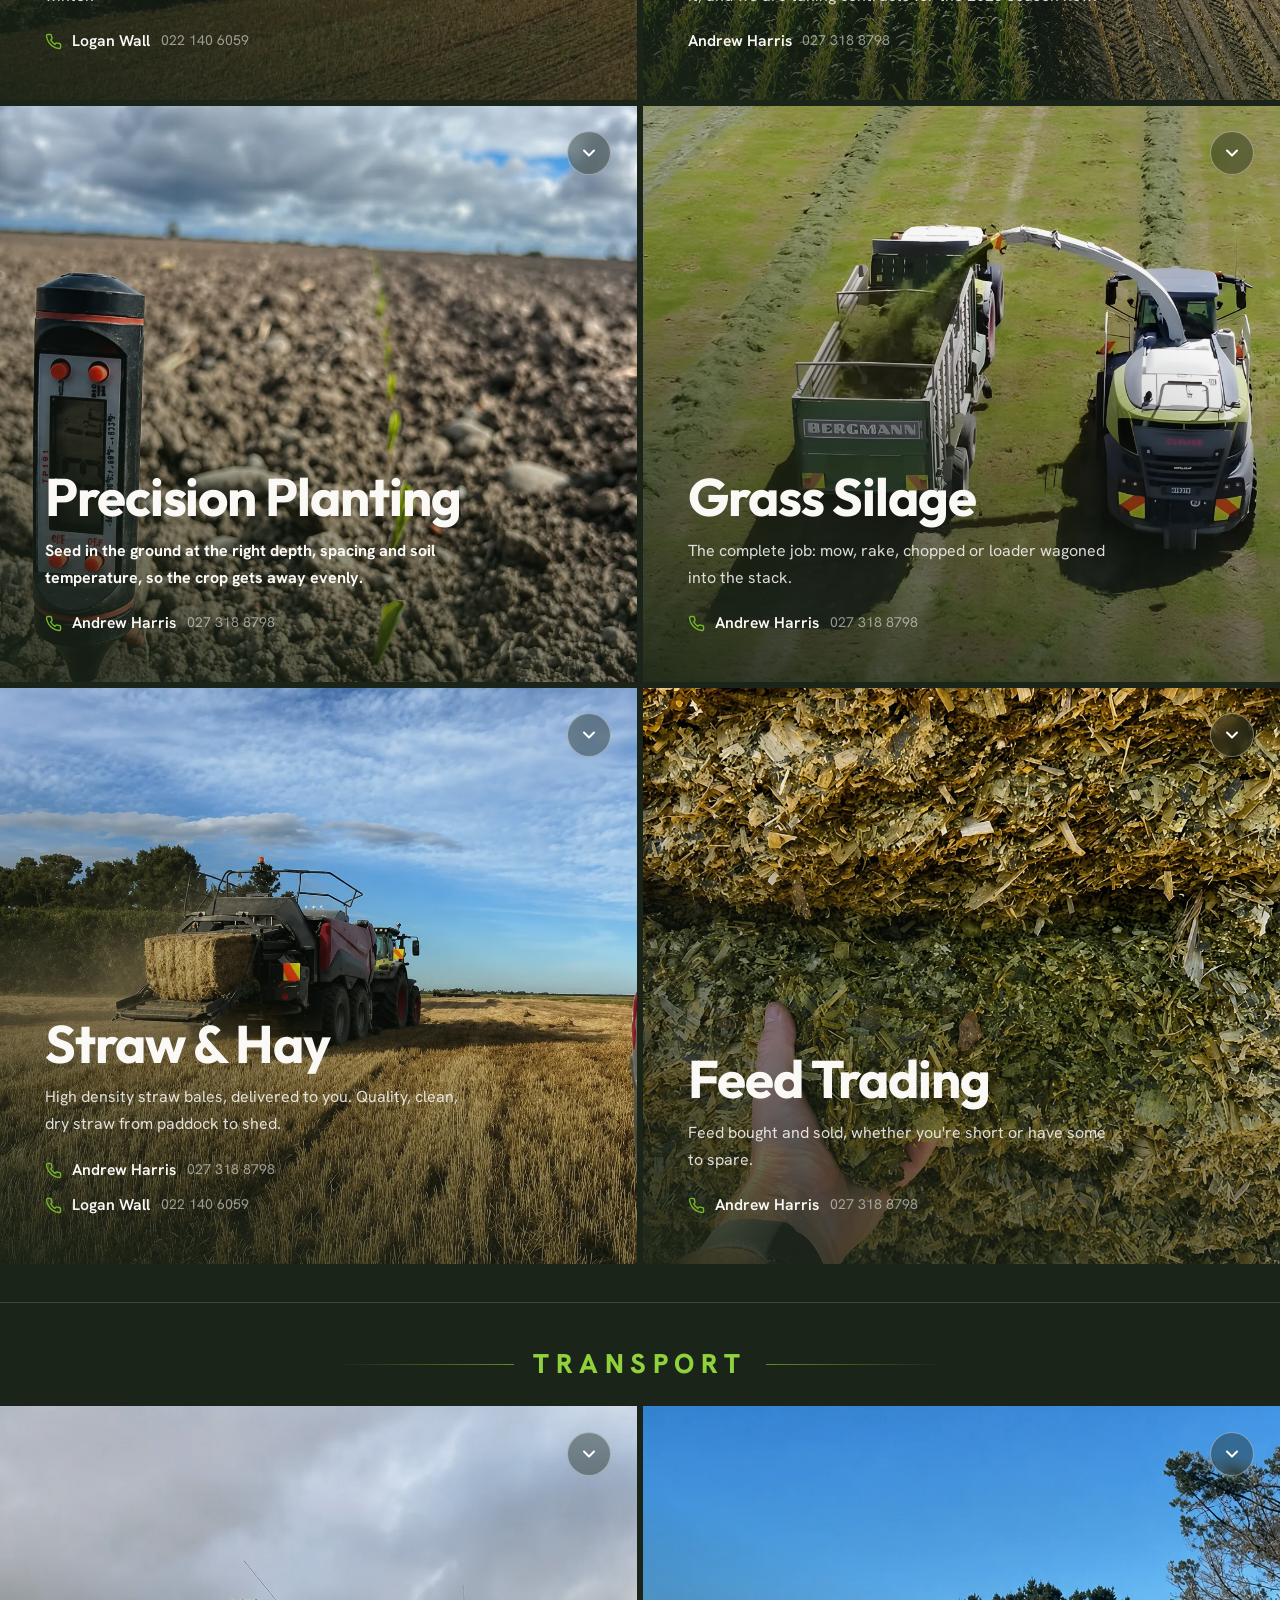
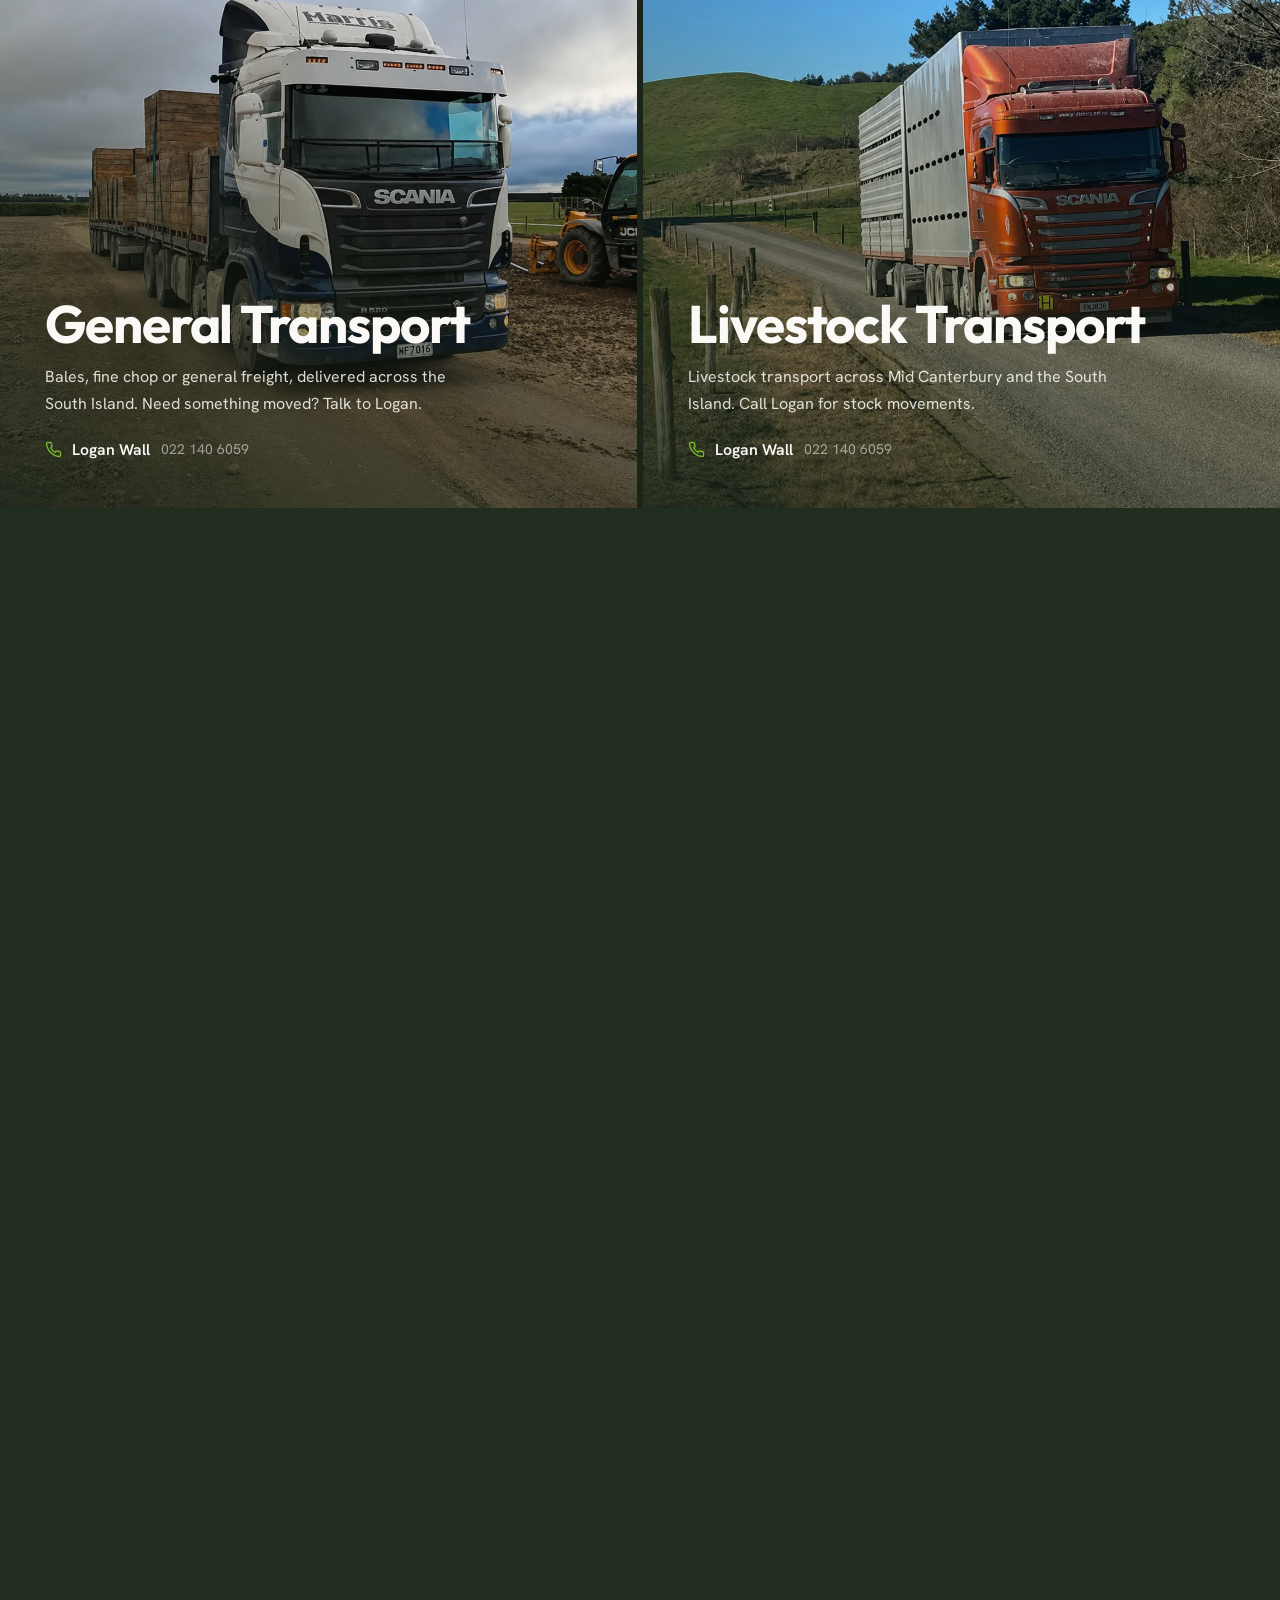
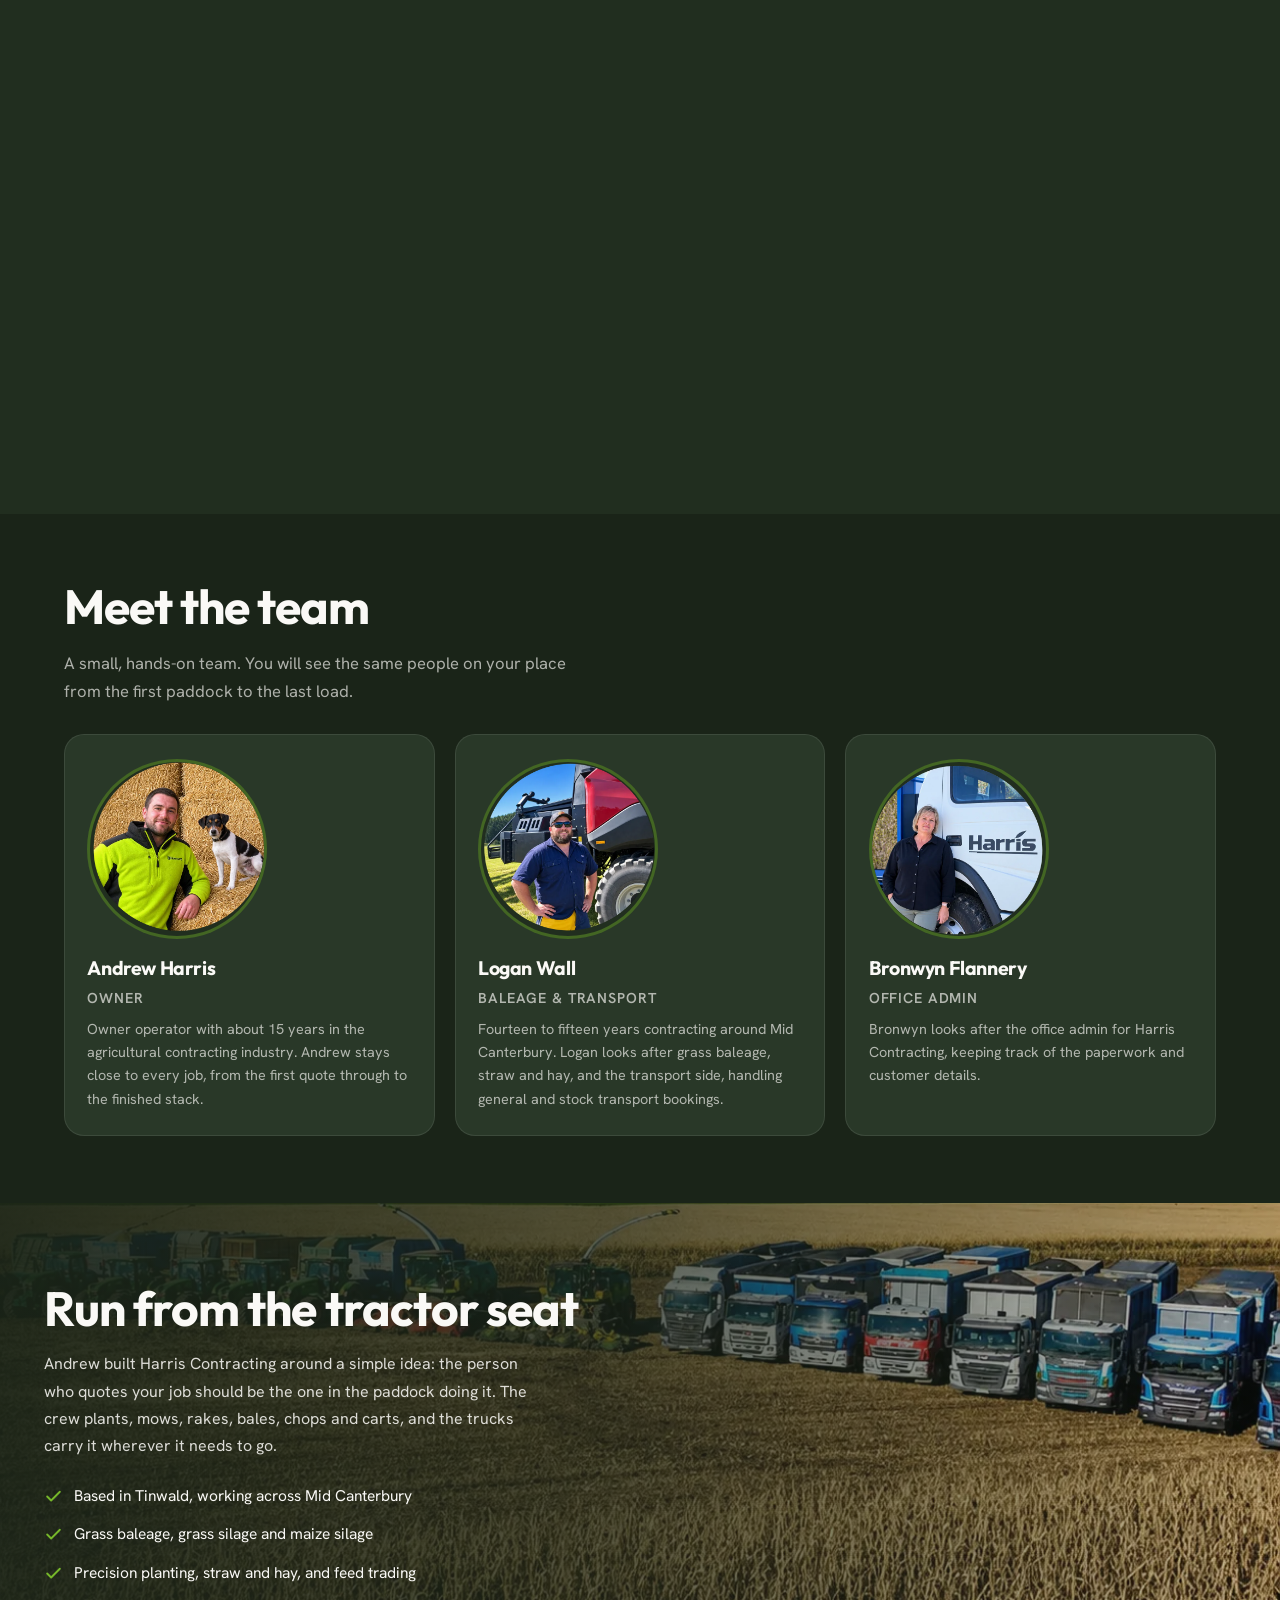
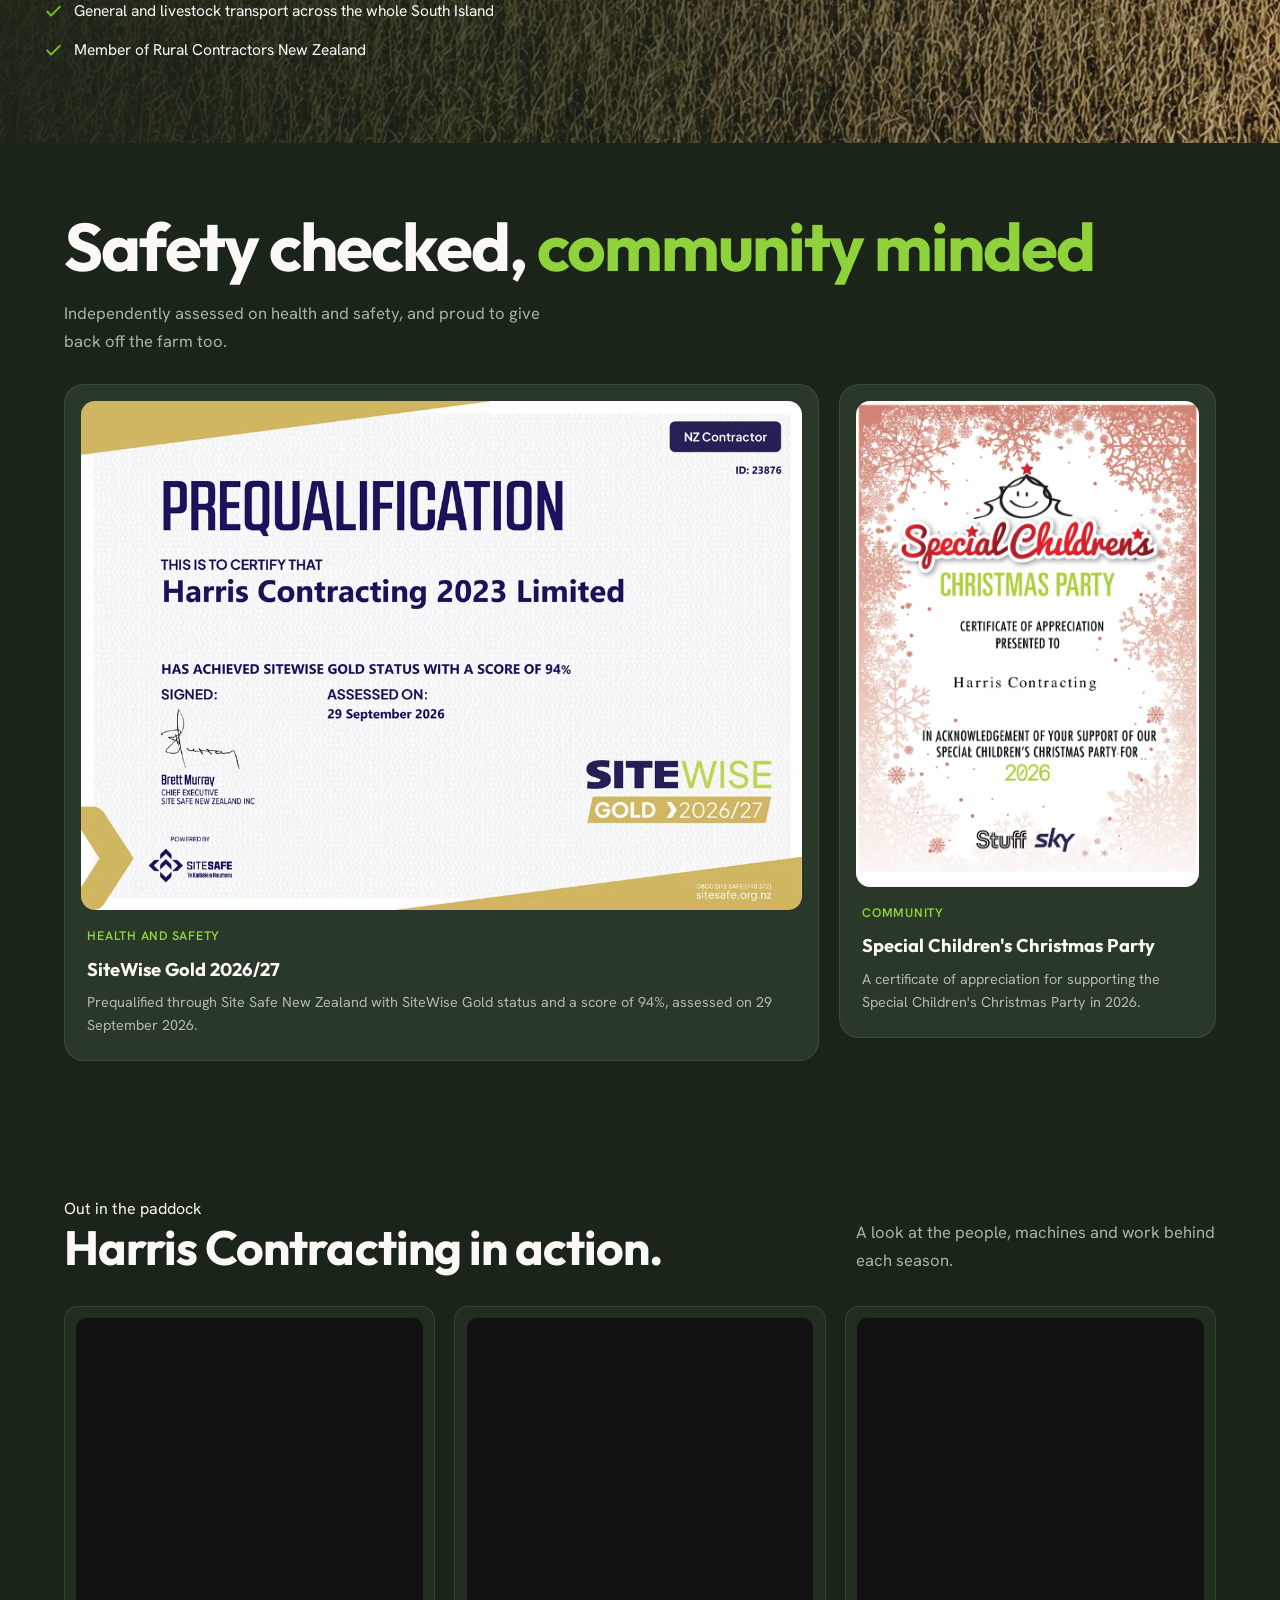
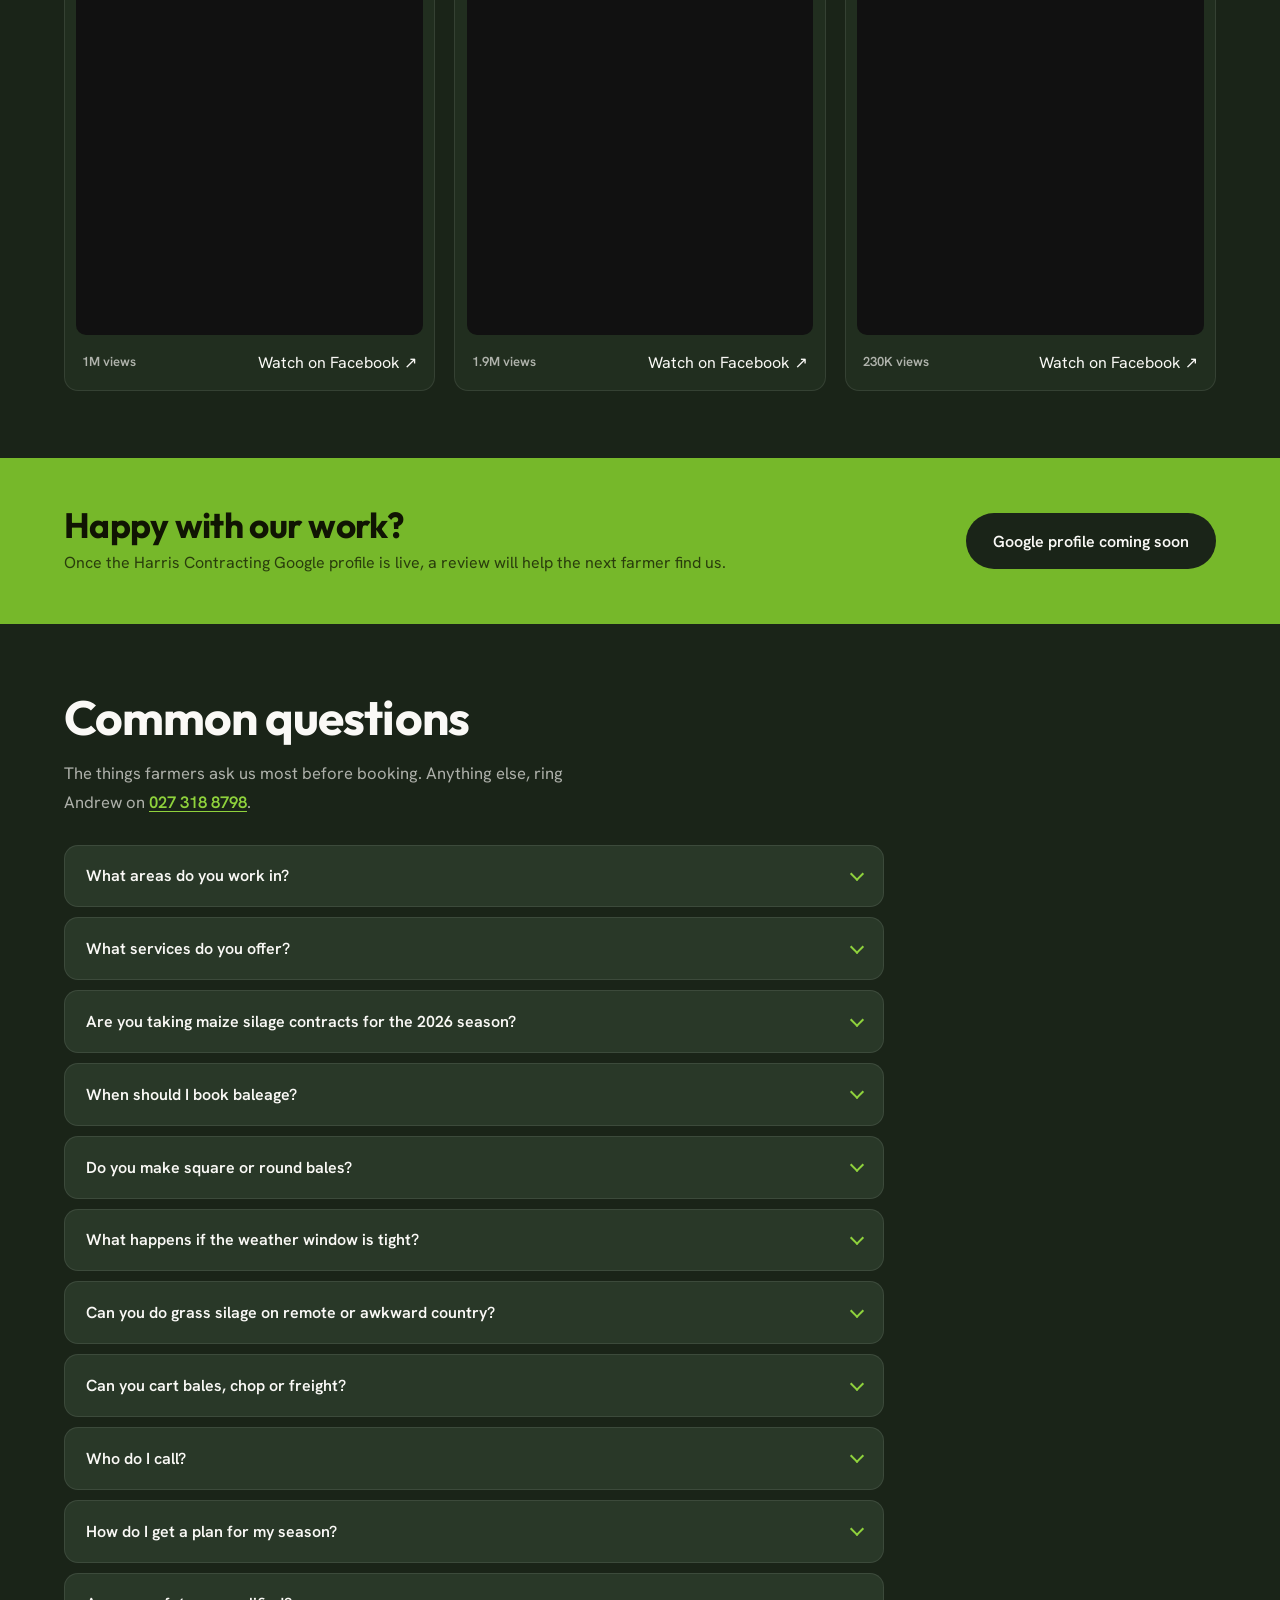
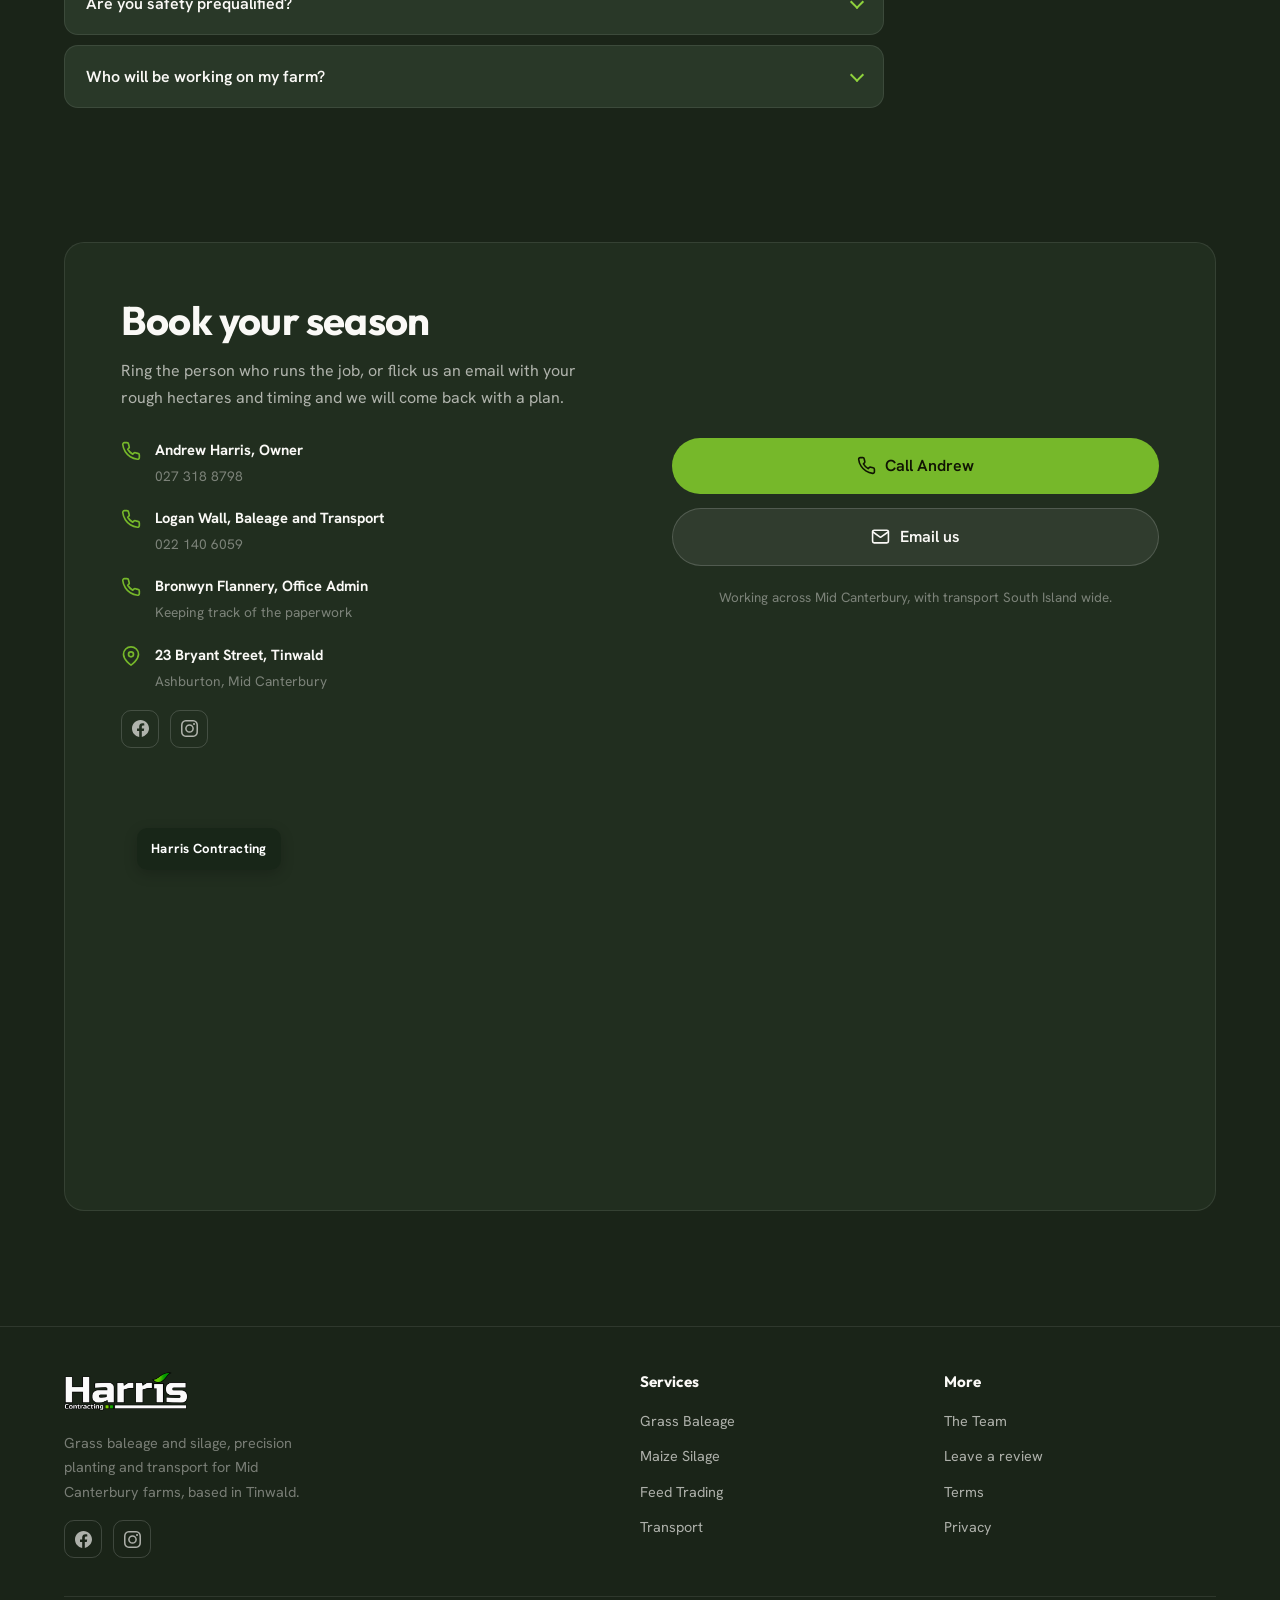
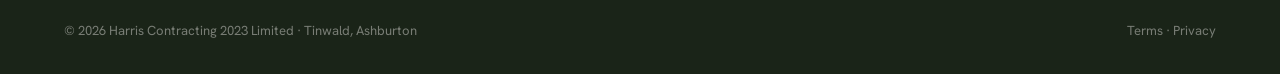
==== commit 6f82466b: "Put back the six photos removed earlier today Reverts 2f06358 at the owner's request, until the clie" ====
--- a/index.html
+++ b/index.html
@@ -115,8 +115,9 @@
         <div class="svc-contacts"><a href="tel:+64221406059"><svg viewBox="0 0 24 24"><path d="M22 16.92v3a2 2 0 0 1-2.18 2 19.79 19.79 0 0 1-8.63-3.07 19.5 19.5 0 0 1-6-6 19.79 19.79 0 0 1-3.07-8.67A2 2 0 0 1 4.11 2h3a2 2 0 0 1 2 1.72 12.84 12.84 0 0 0 .7 2.81 2 2 0 0 1-.45 2.11L8.09 9.91a16 16 0 0 0 6 6l1.27-1.27a2 2 0 0 1 2.11-.45 12.84 12.84 0 0 0 2.81.7A2 2 0 0 1 22 16.92z"/></svg>Logan Wall <span>022 140 6059</span></a></div>
       </div>
     </article>
-    <article class="svc-panel svc-panel--plain" tabindex="0" role="button" aria-expanded="false">
-            <span class="svc-expand" aria-hidden="true"><svg viewBox="0 0 24 24" fill="none" stroke="currentColor" stroke-width="2.4" stroke-linecap="round" stroke-linejoin="round"><polyline points="6 9 12 15 18 9"/></svg></span>
+    <article class="svc-panel" tabindex="0" role="button" aria-expanded="false">
+      <img src="img/maize-aerial-rows.webp" alt="Forage harvester chopping maize rows into a truck, seen from above" loading="lazy">
+      <span class="svc-expand" aria-hidden="true"><svg viewBox="0 0 24 24" fill="none" stroke="currentColor" stroke-width="2.4" stroke-linecap="round" stroke-linejoin="round"><polyline points="6 9 12 15 18 9"/></svg></span>
       <div class="svc-panel-body">
         <h3>Maize Silage</h3>
         <p>Power-packed feed for your herd. We plant, chop and cart it, and we are taking contracts for the 2026 season now.</p>
@@ -131,8 +132,9 @@
         <div class="svc-contacts"><a href="tel:+64273188798">Andrew Harris <span>027 318 8798</span></a></div>
       </div>
     </article>
-    <article class="svc-panel svc-panel--plain" tabindex="0" role="button" aria-expanded="false">
-            <span class="svc-expand" aria-hidden="true"><svg viewBox="0 0 24 24" fill="none" stroke="currentColor" stroke-width="2.4" stroke-linecap="round" stroke-linejoin="round"><polyline points="6 9 12 15 18 9"/></svg></span>
+    <article class="svc-panel" tabindex="0" role="button" aria-expanded="false">
+      <img src="img/planting-soil.webp" alt="Soil thermometer beside a maize seedling in worked ground" loading="lazy">
+      <span class="svc-expand" aria-hidden="true"><svg viewBox="0 0 24 24" fill="none" stroke="currentColor" stroke-width="2.4" stroke-linecap="round" stroke-linejoin="round"><polyline points="6 9 12 15 18 9"/></svg></span>
       <div class="svc-panel-body">
         <h3>Precision Planting</h3>
         <p>Seed in the ground at the right depth, spacing and soil temperature, so the crop gets away evenly.</p>
@@ -162,8 +164,9 @@
         <div class="svc-contacts"><a href="tel:+64273188798"><svg viewBox="0 0 24 24"><path d="M22 16.92v3a2 2 0 0 1-2.18 2 19.79 19.79 0 0 1-8.63-3.07 19.5 19.5 0 0 1-6-6 19.79 19.79 0 0 1-3.07-8.67A2 2 0 0 1 4.11 2h3a2 2 0 0 1 2 1.72 12.84 12.84 0 0 0 .7 2.81 2 2 0 0 1-.45 2.11L8.09 9.91a16 16 0 0 0 6 6l1.27-1.27a2 2 0 0 1 2.11-.45 12.84 12.84 0 0 0 2.81.7A2 2 0 0 1 22 16.92z"/></svg>Andrew Harris <span>027 318 8798</span></a></div>
       </div>
     </article>
-    <article class="svc-panel svc-panel--plain" tabindex="0" role="button" aria-expanded="false">
-            <span class="svc-expand" aria-hidden="true"><svg viewBox="0 0 24 24" fill="none" stroke="currentColor" stroke-width="2.4" stroke-linecap="round" stroke-linejoin="round"><polyline points="6 9 12 15 18 9"/></svg></span>
+    <article class="svc-panel" tabindex="0" role="button" aria-expanded="false">
+      <img src="img/baling-straw.webp" alt="Big square baler working through straw at golden hour" loading="lazy">
+      <span class="svc-expand" aria-hidden="true"><svg viewBox="0 0 24 24" fill="none" stroke="currentColor" stroke-width="2.4" stroke-linecap="round" stroke-linejoin="round"><polyline points="6 9 12 15 18 9"/></svg></span>
       <div class="svc-panel-body">
         <h3>Straw &amp; Hay</h3>
         <p>High density straw bales, delivered to you. Quality, clean, dry straw from paddock to shed.</p>
@@ -177,8 +180,9 @@
         <div class="svc-contacts"><a href="tel:+64273188798"><svg viewBox="0 0 24 24"><path d="M22 16.92v3a2 2 0 0 1-2.18 2 19.79 19.79 0 0 1-8.63-3.07 19.5 19.5 0 0 1-6-6 19.79 19.79 0 0 1-3.07-8.67A2 2 0 0 1 4.11 2h3a2 2 0 0 1 2 1.72 12.84 12.84 0 0 0 .7 2.81 2 2 0 0 1-.45 2.11L8.09 9.91a16 16 0 0 0 6 6l1.27-1.27a2 2 0 0 1 2.11-.45 12.84 12.84 0 0 0 2.81.7A2 2 0 0 1 22 16.92z"/></svg>Andrew Harris <span>027 318 8798</span></a><a href="tel:+64221406059"><svg viewBox="0 0 24 24"><path d="M22 16.92v3a2 2 0 0 1-2.18 2 19.79 19.79 0 0 1-8.63-3.07 19.5 19.5 0 0 1-6-6 19.79 19.79 0 0 1-3.07-8.67A2 2 0 0 1 4.11 2h3a2 2 0 0 1 2 1.72 12.84 12.84 0 0 0 .7 2.81 2 2 0 0 1-.45 2.11L8.09 9.91a16 16 0 0 0 6 6l1.27-1.27a2 2 0 0 1 2.11-.45 12.84 12.84 0 0 0 2.81.7A2 2 0 0 1 22 16.92z"/></svg>Logan Wall <span>022 140 6059</span></a></div>
       </div>
     </article>
-    <article class="svc-panel svc-panel--plain" tabindex="0" role="button" aria-expanded="false">
-            <span class="svc-expand" aria-hidden="true"><svg viewBox="0 0 24 24" fill="none" stroke="currentColor" stroke-width="2.4" stroke-linecap="round" stroke-linejoin="round"><polyline points="6 9 12 15 18 9"/></svg></span>
+    <article class="svc-panel" tabindex="0" role="button" aria-expanded="false">
+      <img src="img/silage-chop.webp" alt="Hand checking a fistful of chopped silage at the stack face" loading="lazy">
+      <span class="svc-expand" aria-hidden="true"><svg viewBox="0 0 24 24" fill="none" stroke="currentColor" stroke-width="2.4" stroke-linecap="round" stroke-linejoin="round"><polyline points="6 9 12 15 18 9"/></svg></span>
       <div class="svc-panel-body">
         <h3>Feed Trading</h3>
         <p>Feed bought and sold, whether you're short or have some to spare.</p>
@@ -209,8 +213,9 @@
         <div class="svc-contacts"><a href="tel:+64221406059"><svg viewBox="0 0 24 24"><path d="M22 16.92v3a2 2 0 0 1-2.18 2 19.79 19.79 0 0 1-8.63-3.07 19.5 19.5 0 0 1-6-6 19.79 19.79 0 0 1-3.07-8.67A2 2 0 0 1 4.11 2h3a2 2 0 0 1 2 1.72 12.84 12.84 0 0 0 .7 2.81 2 2 0 0 1-.45 2.11L8.09 9.91a16 16 0 0 0 6 6l1.27-1.27a2 2 0 0 1 2.11-.45 12.84 12.84 0 0 0 2.81.7A2 2 0 0 1 22 16.92z"/></svg>Logan Wall <span>022 140 6059</span></a></div>
       </div>
     </article>
-    <article class="svc-panel svc-panel--plain" tabindex="0" role="button" aria-expanded="false">
-            <span class="svc-expand" aria-hidden="true"><svg viewBox="0 0 24 24" fill="none" stroke="currentColor" stroke-width="2.4" stroke-linecap="round" stroke-linejoin="round"><polyline points="6 9 12 15 18 9"/></svg></span>
+    <article class="svc-panel" tabindex="0" role="button" aria-expanded="false">
+      <img src="img/transport-stock-truck.webp" alt="Livestock transport truck on a South Island road" loading="lazy">
+      <span class="svc-expand" aria-hidden="true"><svg viewBox="0 0 24 24" fill="none" stroke="currentColor" stroke-width="2.4" stroke-linecap="round" stroke-linejoin="round"><polyline points="6 9 12 15 18 9"/></svg></span>
       <div class="svc-panel-body"><h3>Livestock Transport</h3><p>Livestock transport across Mid Canterbury and the South Island. Call Logan for stock movements.</p><div class="svc-panel-more"><div class="svc-panel-more-inner"><ul><li>Planned stock cartage with a clear pickup and delivery plan.</li><li>South Island wide for regular and one-off movements.</li></ul><p>Ring Logan on 022 140 6059 to talk through the load and timing.</p></div></div><div class="svc-contacts"><a href="tel:+64221406059"><svg viewBox="0 0 24 24"><path d="M22 16.92v3a2 2 0 0 1-2.18 2 19.79 19.79 0 0 1-8.63-3.07 19.5 19.5 0 0 1-6-6 19.79 19.79 0 0 1-3.07-8.67A2 2 0 0 1 4.11 2h3a2 2 0 0 1 2 1.72c.13.96.36 1.9.7 2.81a2 2 0 0 1-.45 2.11L8.09 9.91a16 16 0 0 0 6 6l1.27-1.27a2 2 0 0 1 2.11-.45c.9.34 1.85.57 2.81.7A2 2 0 0 1 22 16.92z"/></svg>Logan Wall <span>022 140 6059</span></a></div></div>
     </article>
   </div>
@@ -239,6 +244,10 @@
       <figcaption><strong>Three high density big square balers</strong><span>Straw and hay through harvest.</span></figcaption>
     </figure>
     <figure class="fleet-slide">
+      <img src="img/silage-pit.webp" alt="Compacted silage stack face" loading="lazy">
+      <figcaption><strong>The stack</strong><span>Rolled tight and covered before the rain.</span></figcaption>
+    </figure>
+    <figure class="fleet-slide">
       <img src="img/transport-shed-load.webp" alt="Truck loaded with produce bins inside the shed" loading="lazy">
       <figcaption><strong>Freight and bins</strong><span>Loaded in the shed, delivered South Island wide.</span></figcaption>
     </figure>
@@ -257,8 +266,10 @@
     <figure class="fleet-slide"><img src="img/fleet-aerial.webp" alt="Harris Contracting fleet of tractors and trucks lined up in a paddock" loading="lazy"><figcaption><strong>The full fleet lined up between jobs</strong></figcaption></figure>
     <figure class="fleet-slide"><img src="img/mowing-rows.webp" alt="Claas tractor mowing grass rows" loading="lazy"><figcaption><strong>First cut going down</strong></figcaption></figure>
     <figure class="fleet-slide"><img src="img/maize-chopper-trailer.webp" alt="Forage harvester filling a silage trailer with chopped maize" loading="lazy"><figcaption><strong>Fine chop straight into the trailer</strong></figcaption></figure>
+    <figure class="fleet-slide"><img src="img/baling-straw.webp" alt="Square baler working through straw at golden hour" loading="lazy"><figcaption><strong>Squares through the straw</strong></figcaption></figure>
     <figure class="fleet-slide"><img src="img/green-aerial.webp" alt="Tractors rowing up a green paddock below the hills" loading="lazy"><figcaption><strong>Rowing up under the hills</strong></figcaption></figure>
     <figure class="fleet-slide"><img src="img/night-baling.webp" alt="Baling under lights at night" loading="lazy"><figcaption><strong>When the weather window says go, we go</strong></figcaption></figure>
+    <figure class="fleet-slide"><img src="img/transport-stock-truck.webp" alt="Livestock transport truck on a rural South Island road" loading="lazy"><figcaption><strong>Livestock transport heading over the hill</strong></figcaption></figure>
     <figure class="fleet-slide"><img src="img/yard-new-gate-1080.webp" srcset="img/yard-new-gate-1080.webp 1080w, img/yard-new-gate-1920.webp 1920w" sizes="(max-width:720px) 92vw, 640px" width="1920" height="1440" alt="Harris Contracting ute at a timber gateway with the Harris sign, the site of the new yard" loading="lazy"><figcaption><strong>Where the new yard will be</strong></figcaption></figure>
     <figure class="fleet-slide"><img src="img/ute-office-1080.webp" srcset="img/ute-office-1080.webp 1080w, img/ute-office-1920.webp 1920w" sizes="(max-width:720px) 92vw, 640px" width="1920" height="1440" alt="Harris Contracting ute parked on the road outside the office" loading="lazy"><figcaption><strong>The ute outside the office</strong></figcaption></figure>
   </div>
--- a/styles.css
+++ b/styles.css
@@ -483,7 +483,3 @@
   .cert-grid{grid-template-columns:1fr}
   .cert-card:nth-child(2){max-width:420px}
 }
-
-/* service panels with no photo (waiting on real ones) */
-.svc-panel--plain{background:linear-gradient(160deg,#2a3a26 0%,#1a2418 100%);min-height:clamp(320px,44vh,460px)}
-.svc-subheading--transport~.svc-panel--plain{min-height:clamp(320px,44vh,460px)}
